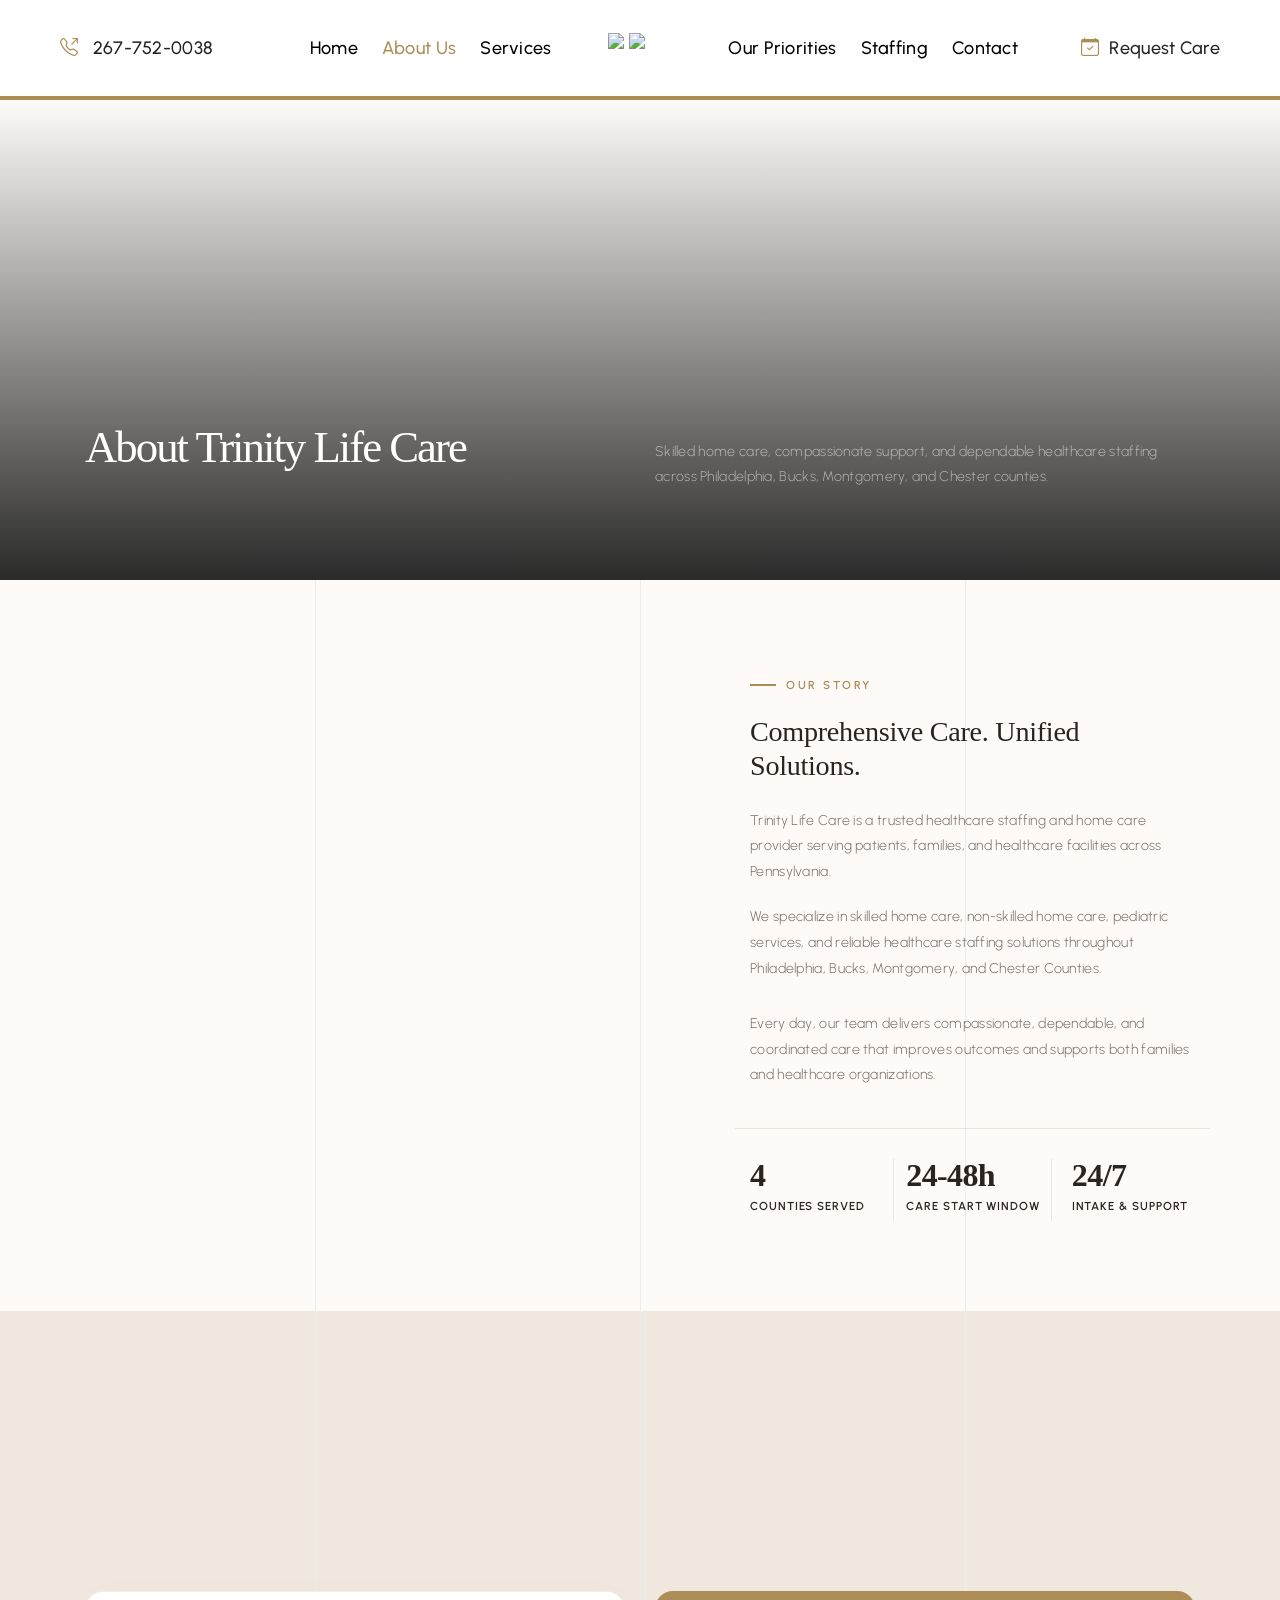
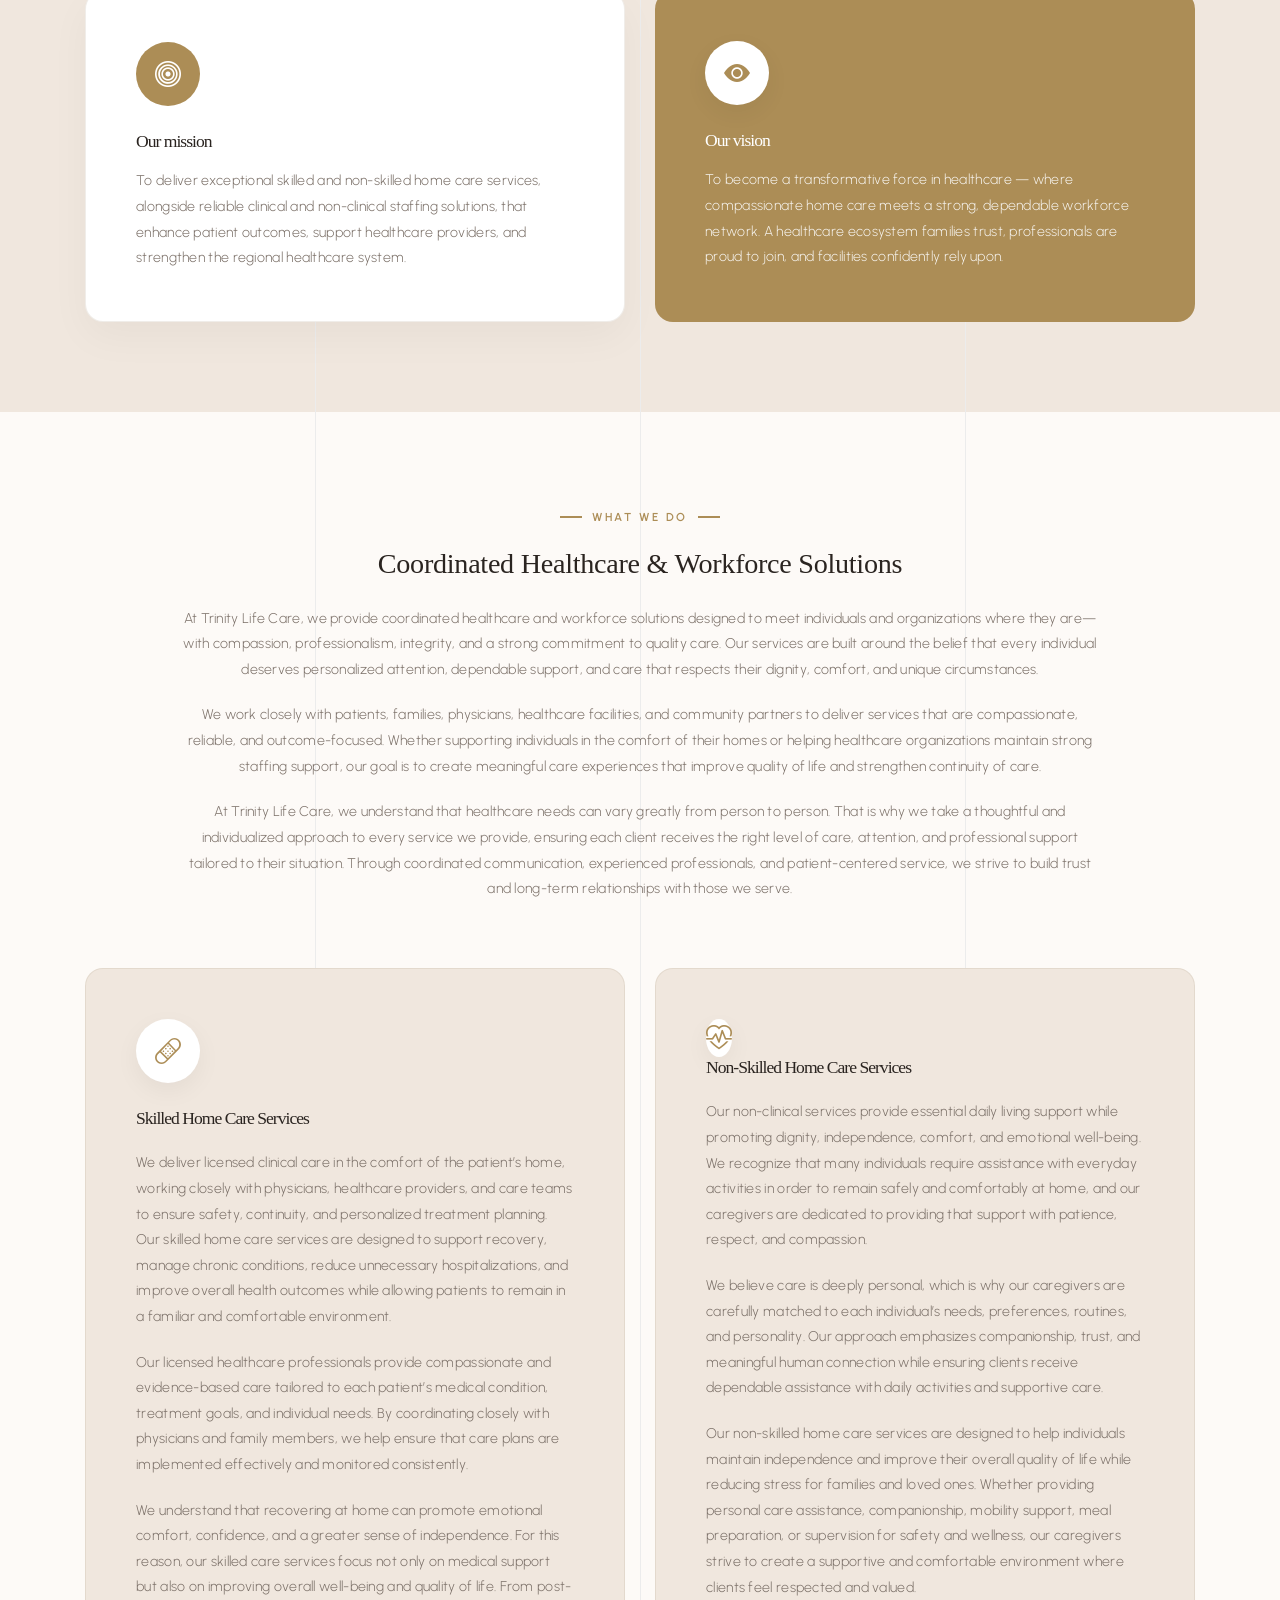
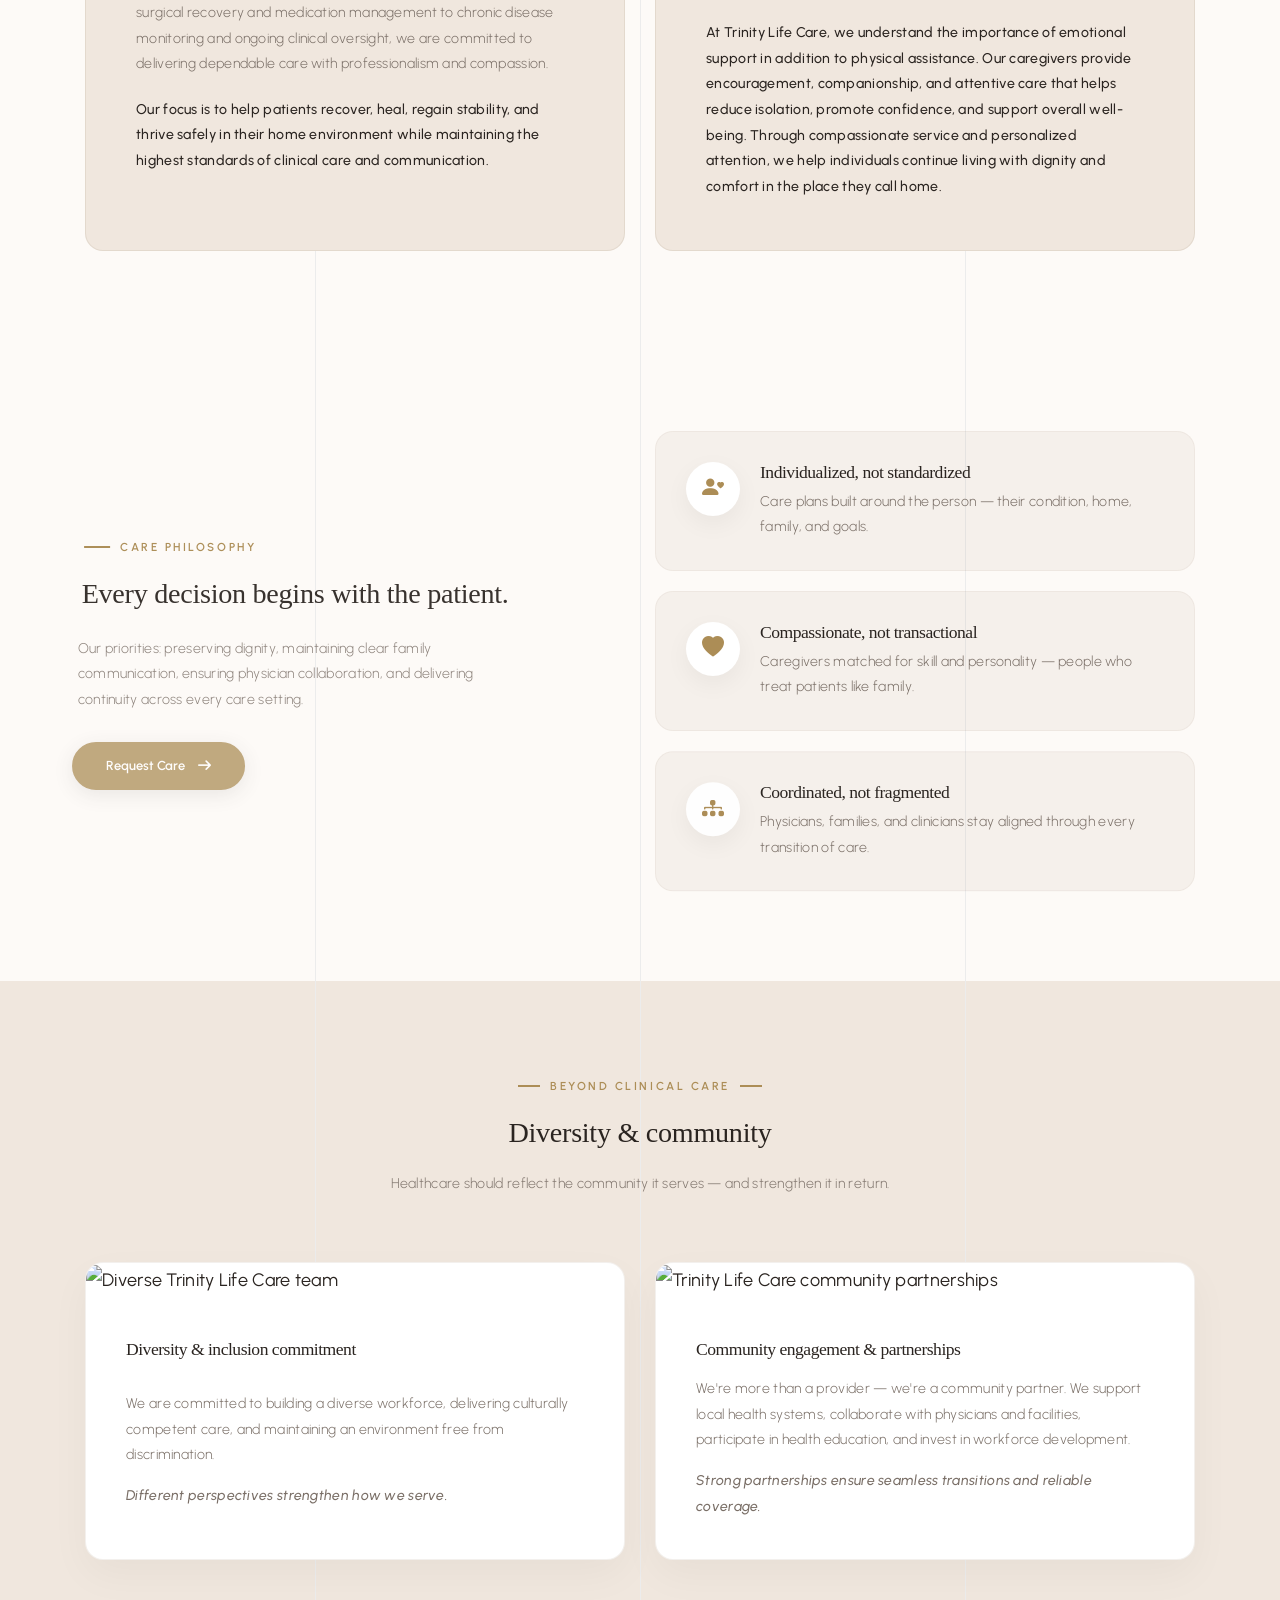
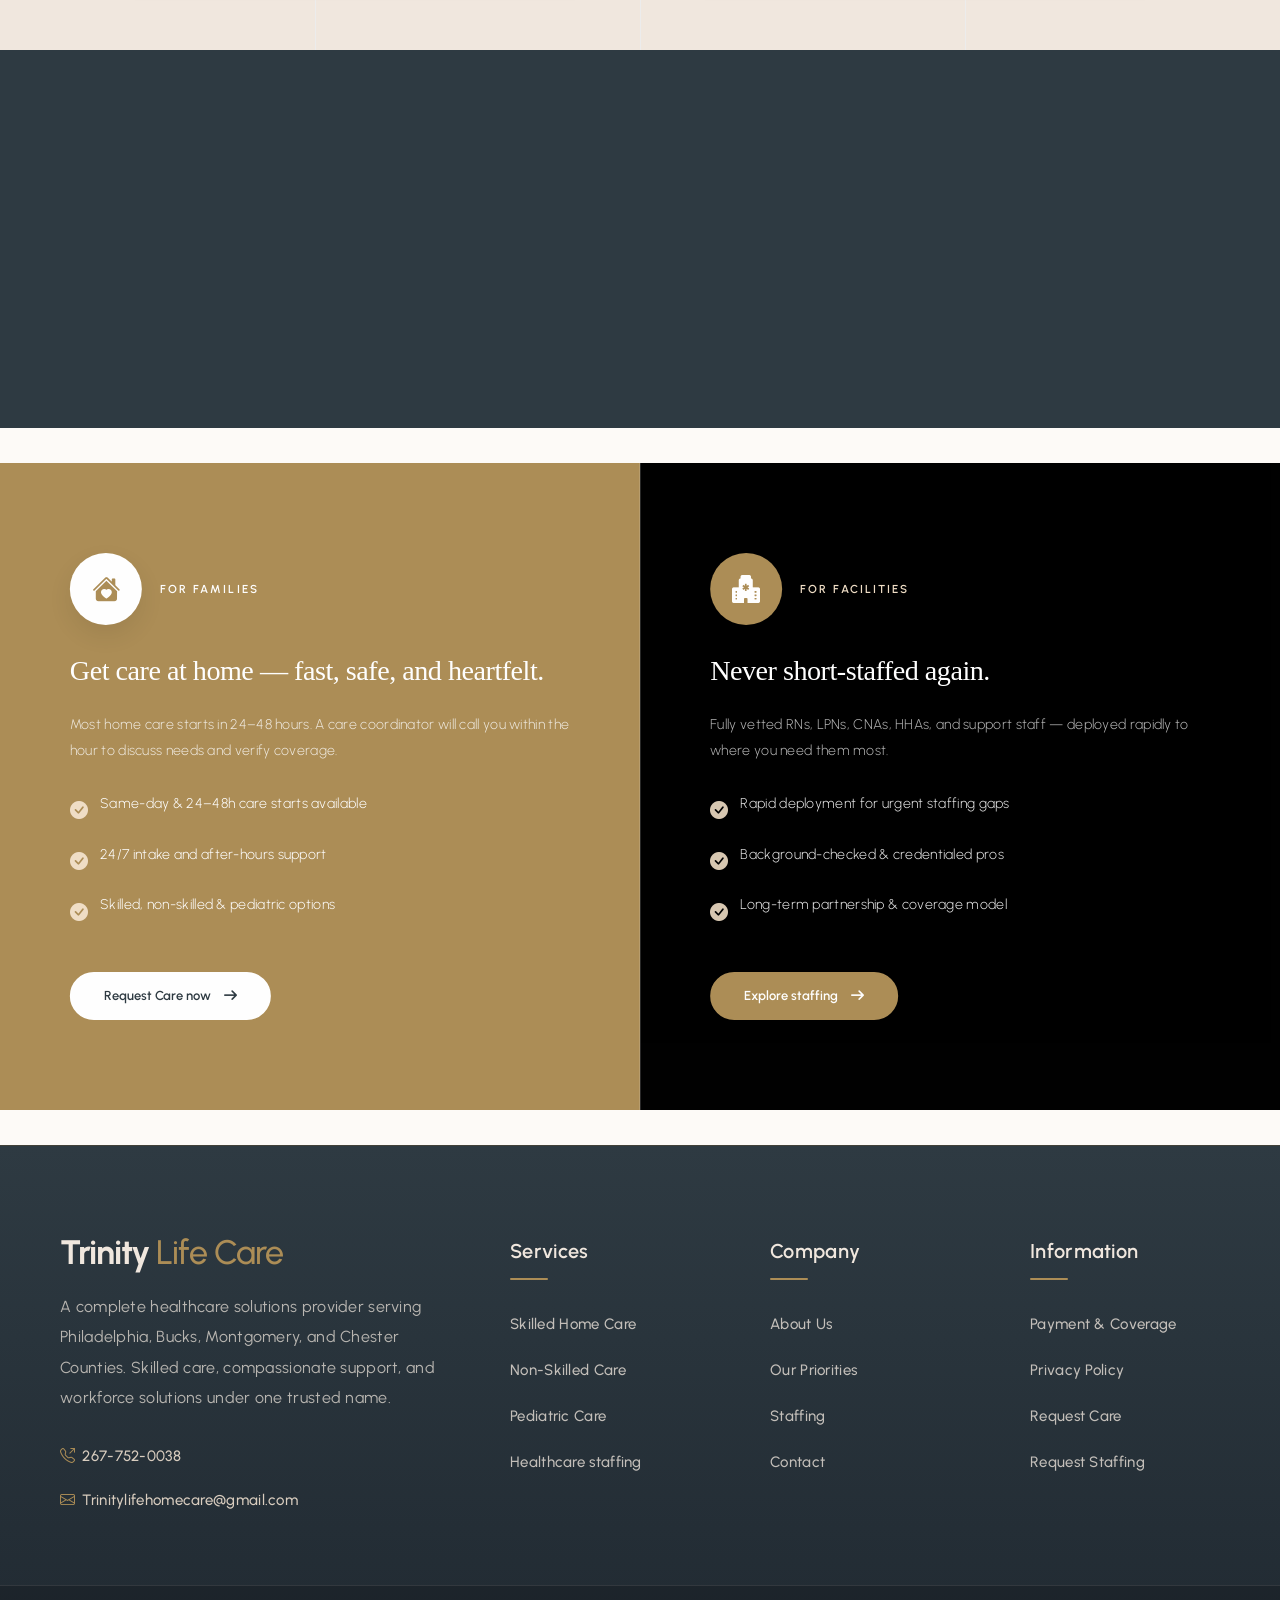
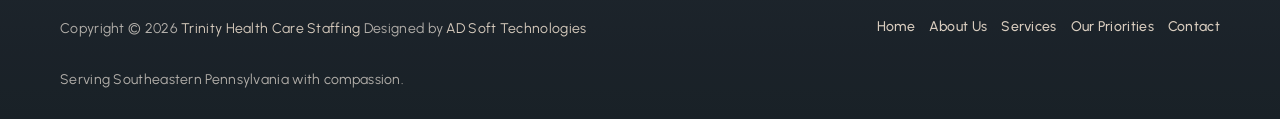
==== about.html @ 2af32089 "mirror changes" ====
<!doctype html>
<html class="no-js" lang="en">
    <head>
        <!-- ═══ PRIMARY SEO ═══ -->
<title>About Us | Trinity Life Care — Home Care & Staffing in Southeastern PA</title>
<meta charset="utf-8">
<meta http-equiv="X-UA-Compatible" content="IE=edge"/>
<meta name="viewport" content="width=device-width,initial-scale=1.0"/>
<meta name="author" content="Trinity Life Care">
<meta name="description" content="Learn about Trinity Life Care — our mission, story, and care philosophy. We deliver skilled home care, non-skilled support, pediatric services & healthcare staffing across Philadelphia, Bucks, Montgomery & Chester Counties, PA.">
<meta name="keywords" content="about Trinity Life Care, home care agency Philadelphia PA, healthcare staffing Southeastern Pennsylvania, skilled home care mission, pediatric home care Bucks County, non-skilled home care Montgomery County, HIPAA compliant home care PA">
<link rel="canonical" href="https://trinitylifehomecare.com/about.html">

<!-- ═══ OPEN GRAPH ═══ -->
<meta property="og:type" content="website">
<meta property="og:site_name" content="Trinity Life Care">
<meta property="og:locale" content="en_US">
<meta property="og:url" content="https://trinitylifehomecare.com/about.html">
<meta property="og:title" content="About Trinity Life Care — Compassionate Home Care & Staffing, Southeastern PA">
<meta property="og:description" content="Trinity Life Care bridges two urgent needs — expert home care for patients and reliable workforce solutions for facilities. Serving 4 PA counties with compassion and integrity.">
<meta property="og:image" content="https://trinitylifehomecare.com/images/trinity/og-image.jpg">
<meta property="og:image:width" content="1200">
<meta property="og:image:height" content="630">
<meta property="og:image:alt" content="Trinity Life Care — About Us, Southeastern Pennsylvania">

<!-- ═══ TWITTER / X CARD ═══ -->
<meta name="twitter:card" content="summary_large_image">
<meta name="twitter:site" content="@TrinityLifeCare">
<meta name="twitter:title" content="About Trinity Life Care | Home Care & Staffing PA">
<meta name="twitter:description" content="Our mission: exceptional skilled home care & reliable staffing solutions that enhance patient outcomes across Philadelphia, Bucks, Montgomery & Chester Counties.">
<meta name="twitter:image" content="https://trinitylifehomecare.com/images/trinity/og-image.jpg">
<meta name="twitter:image:alt" content="Trinity Life Care — Compassionate Home Care in Southeastern PA">

<!-- ═══ GEO & TECHNICAL ═══ -->
<meta name="robots" content="index, follow, max-snippet:-1, max-image-preview:large, max-video-preview:-1">
<meta name="geo.region" content="US-PA">
<meta name="geo.placename" content="Philadelphia, Pennsylvania">
<meta name="geo.position" content="40.0583;-75.3780">
<meta name="ICBM" content="40.0583, -75.3780">
<meta name="theme-color" content="#ac8d56">

<!-- ═══ FAVICONS ═══ -->
<link rel="shortcut icon" href="images/trinity/trinity-logo.png">
<link rel="icon" type="image/png" href="images/trinity/trinity-logo.png">
<link rel="apple-touch-icon" href="images/trinity/trinity-logo.png">

<!-- ═══ SCHEMA.ORG JSON-LD ═══ -->
<script type="application/ld+json">
{
  "@context": "https://schema.org",
  "@graph": [
    {
      "@type": "AboutPage",
      "@id": "https://trinitylifehomecare.com/about.html#webpage",
      "url": "https://trinitylifehomecare.com/about.html",
      "name": "About Trinity Life Care",
      "description": "Learn about Trinity Life Care's mission, story, care philosophy, and commitment to skilled home care, non-skilled support, pediatric services, and healthcare staffing across Southeastern Pennsylvania.",
      "isPartOf": { "@id": "https://trinitylifehomecare.com/#website" },
      "about": { "@id": "https://trinitylifehomecare.com/#business" },
      "breadcrumb": { "@id": "https://trinitylifehomecare.com/about.html#breadcrumb" }
    },
    {
      "@type": "BreadcrumbList",
      "@id": "https://trinitylifehomecare.com/about.html#breadcrumb",
      "itemListElement": [
        {
          "@type": "ListItem",
          "position": 1,
          "name": "Home",
          "item": "https://trinitylifehomecare.com/"
        },
        {
          "@type": "ListItem",
          "position": 2,
          "name": "About Us",
          "item": "https://trinitylifehomecare.com/about.html"
        }
      ]
    },
    {
      "@type": ["LocalBusiness", "HomeHealthCare"],
      "@id": "https://trinitylifehomecare.com/#business",
      "name": "Trinity Life Care",
      "description": "Trinity Life Care delivers skilled home care, non-skilled support, pediatric services, and healthcare staffing across Philadelphia, Bucks, Montgomery, and Chester counties in Southeastern Pennsylvania.",
      "url": "https://trinitylifehomecare.com/",
      "telephone": "+1-267-752-0038",
      "email": "Trinitylifehomecare@gmail.com",
      "foundingDate": "1995",
      "areaServed": [
        { "@type": "City", "name": "Philadelphia" },
        { "@type": "County", "name": "Bucks County" },
        { "@type": "County", "name": "Montgomery County" },
        { "@type": "County", "name": "Chester County" }
      ],
      "knowsAbout": [
        "Skilled Home Care",
        "Non-Skilled Home Care",
        "Pediatric Home Care",
        "Healthcare Staffing",
        "Clinical Care Solutions",
        "Patient-Centered Care Philosophy"
      ],
      "slogan": "Compassionate Care Starts at Home"
    }
  ]
}
</script>
<link rel="shortcut icon" href="images/trinity/trinity-logo.png">
        <link rel="icon" type="image/png" href="images/trinity/trinity-logo.png">
        <link rel="apple-touch-icon" href="images/trinity/trinity-logo.png">
        <link rel="preconnect" href="https://fonts.googleapis.com" crossorigin>
        <link rel="preconnect" href="https://fonts.gstatic.com" crossorigin>
        <link rel="stylesheet" href="css/vendors.min.css"/>
        <link rel="stylesheet" href="css/icon.min.css"/>
        <link rel="stylesheet" href="css/style.css"/>
        <link rel="stylesheet" href="css/responsive.css"/>
        <link rel="stylesheet" href="demos/hotel-and-resort/hotel-and-resort.css" />
     <style>
        /* =========================================================
   TRINITY LIFE CARE — ABOUT PAGE COLOR THEME
   MATCHED WITH HOME PAGE DESIGN SYSTEM
   ONLY COLORS CHANGED — RESPONSIVENESS PRESERVED
   ========================================================= */

:root{
    --taupe:#ac8d56;
    --taupe-dark:#7d6b55;
    --cream:#F0E7DE;
    --cream-dark:#EFDDC5;
    --slate:#465663;
    --slate-dark:#2e3a42;
    --sage:#6E8C7A;
    --white:#FDFAF7;
    --text:#2A2420;
    --text-light:#7a6f67;
}

/* =========================================================
   STANDARDIZED TYPOGRAPHY (MATCHED WITH HOME PAGE)
   ========================================================= */
.eyebrow{font-size:.72rem;font-weight:600;letter-spacing:.22em;text-transform:uppercase;color:var(--taupe);display:flex;align-items:center;gap:10px;margin-bottom:14px}
.eyebrow::before{content:'';display:block;width:26px;height:1.5px;background:var(--taupe);flex-shrink:0}
.eyebrow-c{justify-content:center}
.eyebrow-c::before,.eyebrow-c::after{content:'';display:block;width:22px;height:1.5px;background:var(--taupe);flex-shrink:0}
.eyebrow-light{color:var(--cream-dark)}
.eyebrow-light::before,.eyebrow-light::after{background:var(--cream-dark)}

.stitle{font-family:Georgia,serif;font-size:clamp(1.4rem,2.2vw,2rem);font-weight:400;line-height:1.2;color:var(--text);margin-bottom:14px;letter-spacing:-.01em}
.stitle em{font-style:italic;color:var(--taupe)}
.stitle.light{color:var(--white)}
.stitle.light em{color:var(--cream-dark)}

.sbody{font-size:.88rem;line-height:1.82;color:var(--text-light);font-weight:300}

.card-title{font-family:Georgia,serif;font-size:1.1rem;font-weight:400;color:var(--text);margin-bottom:14px;line-height:1.25}
.card-title.light{color:#fff}

/* =========================================================
   BODY
   ========================================================= */

body{
    background-color:var(--white);
    color:var(--text);
}

/* =========================================================
   HEADER
   ========================================================= */

.text-base-color{
    color:var(--taupe)!important;
}

.bg-base-color{
    background-color:var(--taupe)!important;
}

.border-color-base-color{
    border-color:var(--taupe)!important;
}

/* =========================================================
   HERO SECTION
   ========================================================= */

.page-title-separate-breadcrumbs{
    position:relative;
}

.page-title-large h1{
    color:#fff!important;
    font-weight:500;
}

.page-title-separate-breadcrumbs p{
    color:rgba(240,231,222,.88)!important;
}

/* =========================================================
   SECTION BACKGROUNDS
   ========================================================= */

.bg-very-light-gray{
    background-color:var(--cream)!important;
}

.bg-dark-gray{
    background-color:var(--slate-dark)!important;
}

.background-white,
.bg-white{
    background-color:#fff!important;
}

/* =========================================================
   TYPOGRAPHY
   ========================================================= */

.alt-font{
    color:var(--text);
}

.text-dark-gray{
    color:var(--text)!important;
}

.text-white{
    color:#fff!important;
}

.opacity-7,
.opacity-8,
.opacity-9{
    color:rgba(255,255,255,.85)!important;
}

/* =========================================================
   STORY SECTION
   ========================================================= */

.border-color-extra-medium-gray{
    border-color:rgba(154,133,106,.18)!important;
}

/* =========================================================
   MISSION & VISION
   ========================================================= */

.border{
    border-color:rgba(154,133,106,.15)!important;
}

.border-radius-6px{
    border-radius:18px!important;
}

.bg-white.border-radius-6px{
    box-shadow:0 15px 40px rgba(0,0,0,.04);
}

.bg-base-color h5,
.bg-base-color p{
    color:#fff!important;
}

.bg-base-color .text-base-color{
    color:var(--taupe)!important;
}

/* =========================================================
   CARE PHILOSOPHY CARDS
   ========================================================= */

.d-flex.align-items-start.bg-very-light-gray{
    background:rgba(154,133,106,.08)!important;
    border:1px solid rgba(154,133,106,.08);
    transition:.3s ease;
}

.d-flex.align-items-start.bg-very-light-gray:hover{
    background:rgba(154,133,106,.12)!important;
}

.d-flex.align-items-start.bg-very-light-gray h6{
    color:var(--text)!important;
}

.d-flex.align-items-start.bg-very-light-gray p{
    color:var(--text-light)!important;
}

.rounded-circle.bg-white{
    background:#fff!important;
    box-shadow:0 8px 25px rgba(0,0,0,.05);
}

/* =========================================================
   DIVERSITY & COMMUNITY
   ========================================================= */

.services-box-style-01{
    border:1px solid rgba(154,133,106,.12);
    transition:.35s ease;
    box-shadow:0 10px 30px rgba(0,0,0,.04);
}

.services-box-style-01:hover{
    transform:translateY(-5px);
    box-shadow:0 20px 50px rgba(0,0,0,.08);
}

.services-box-style-01 span{
    color:var(--text)!important;
}

.services-box-style-01 p{
    color:var(--text-light)!important;
}

/* =========================================================
   COMPLIANCE SECTION
   ========================================================= */

.bg-dark-gray .text-base-color{
    color:var(--cream-dark)!important;
}

.bg-dark-gray h3{
    color:#fff!important;
}

.bg-dark-gray .d-flex{
    border:1px solid rgba(255,255,255,.08);
    transition:.3s ease;
}

.bg-dark-gray .d-flex:hover{
    background:rgba(255,255,255,.12)!important;
}

/* =========================================================
   DUAL CTA
   ========================================================= */

.dual-cta .pane.bg-dark-gray{
    background-color:#000!important;
}

.dual-cta .pane h3{
    color:#fff!important;
}

.dual-cta .pane p{
    color:rgba(255,255,255,.88)!important;
}

.dual-cta .pane-list li{
    color:#fff!important;
}

.dual-cta .pane-list li i{
    color:var(--cream-dark)!important;
}

.dual-cta .pane-icon{
    box-shadow:0 10px 25px rgba(0,0,0,.08);
}

/* =========================================================
   BUTTONS
   ========================================================= */

.btn-base-color{
    background:var(--taupe)!important;
    border-color:var(--taupe)!important;
    color:#fff!important;
    transition:.3s ease;
}

.btn-base-color:hover{
    background:var(--taupe-dark)!important;
    border-color:var(--taupe-dark)!important;
}

.btn-white{
    background:#fff!important;
    color:var(--slate-dark)!important;
    border-color:#fff!important;
}

.btn-white:hover{
    background:var(--cream)!important;
    color:var(--taupe)!important;
}

/* =========================================================
   FOOTER
   ========================================================= */

footer{
    background:var(--cream)!important;
}

footer h3{
    color:var(--text)!important;
}

footer p{
    color:var(--text-light)!important;
}

footer a{
    color:var(--slate)!important;
    transition:.3s ease;
}

footer a:hover{
    color:var(--taupe)!important;
}

.footer-navbar .nav-link{
    color:var(--slate)!important;
}

.footer-navbar .nav-link:hover,
.footer-navbar .active .nav-link{
    color:var(--taupe)!important;
}

/* =========================================================
   NEWSLETTER
   ========================================================= */

.newsletter-style-03 input{
    border:1px solid rgba(154,133,106,.15)!important;
    color:var(--text)!important;
}

.newsletter-style-03 input:focus{
    border-color:var(--taupe)!important;
    box-shadow:0 0 0 3px rgba(154,133,106,.12)!important;
}

.newsletter-style-03 button{
    color:var(--taupe)!important;
}

/* =========================================================
   SOCIAL LINKS
   ========================================================= */

.elements-social ul li a{
    color:var(--slate)!important;
}

.elements-social ul li a:hover{
    color:var(--taupe)!important;
}

/* =========================================================
   SCROLL PROGRESS
   ========================================================= */

.scroll-progress .scroll-line{
    background:rgba(154,133,106,.25)!important;
}

.scroll-progress .scroll-point{
    background:var(--taupe)!important;
}

.scroll-progress .scroll-text{
    color:var(--taupe)!important;
}

/* =========================================================
   IMAGES
   ========================================================= */

img{
    transition:.3s ease;
}

.services-box-style-01:hover img{
    transform:scale(1.03);
}

/* =========================================================
   FORM RESULT
   ========================================================= */

.form-results{
    background:var(--taupe)!important;
    color:#fff!important;
}

/* =========================================================
   MOBILE OPTIMIZATION
   ========================================================= */

@media(max-width:991px){
    .page-title-large h1{
        font-size:48px!important;
    }
}

@media(max-width:767px){
    .page-title-large h1{
        font-size:38px!important;
    }
}

@media(max-width:575px){
    .page-title-large h1{
        font-size:30px!important;
    }
    .dual-cta .pane{
        padding:50px 28px!important;
    }
    .newsletter-style-03 button{
        position:relative!important;
        width:100%!important;
        margin-top:15px!important;
    }
}

/* =========================================================
   DUAL CTA SECTION FIX & STANDARDIZATION
   ========================================================= */

.dual-cta{
    display:flex;
    flex-wrap:wrap;
    width:100%;
}

.dual-cta .pane{
    flex:1 1 50%;
    position:relative;
    overflow:hidden;
    padding:90px 70px;
    min-height:620px;
    display:flex;
    align-items:center;
}

.dual-cta .pane-inner{
    width:100%;
    max-width:560px;
}

.dual-cta .pane-head{
    display:flex;
    align-items:center;
    margin-bottom:28px;
}

.dual-cta .pane-icon{
    width:72px;
    height:72px;
    border-radius:50%;
    display:flex;
    align-items:center;
    justify-content:center;
    font-size:28px;
    margin-right:18px;
    flex-shrink:0;
}

.dual-cta .pane-eyebrow{
    font-size:.72rem;
    font-weight:600;
    letter-spacing:.18em;
    text-transform:uppercase;
    margin-bottom:0;
}

.dual-cta .pane h3{
    font-family:Georgia,serif;
    font-size:clamp(1.4rem,2.2vw,2rem);
    font-weight:400;
    line-height:1.25;
    margin-bottom:24px;
}

.dual-cta .pane p{
    font-size:.88rem;
    font-weight:300;
    line-height:1.8;
    margin-bottom:30px;
}

.dual-cta .pane-list{
    list-style:none;
    padding:0;
    margin:0 0 35px 0;
}

.dual-cta .pane-list li{
    display:flex;
    align-items:flex-start;
    margin-bottom:18px;
    font-size:.88rem;
    font-weight:300;
    line-height:1.6;
}

.dual-cta .pane-list li i{
    margin-right:12px;
    margin-top:4px;
    font-size:18px;
    flex-shrink:0;
}

.dual-cta .btn{
    margin-top:10px;
}

/* =========================================================
   TABLET
   ========================================================= */

@media(max-width:991px){
    .dual-cta .pane{
        flex:1 1 100%;
        min-height:auto;
        padding:70px 50px;
    }
}

/* =========================================================
   MOBILE
   ========================================================= */

@media(max-width:767px){
    .dual-cta .pane{
        padding:55px 28px;
    }
    .dual-cta .pane-head{
        flex-direction:column;
        align-items:flex-start;
    }
    .dual-cta .pane-icon{
        margin-right:0;
        margin-bottom:18px;
    }
    .dual-cta .pane h3{
        font-size:1.65rem;
    }
}
     </style>
    </head>
    <body class="overflow-x-hidden" data-mobile-nav-style="classic">

        <header>
  <nav class="navbar navbar-expand-lg header-light bg-white center-logo header-reverse">
    <div class="container-fluid">
      <div class="col-auto col-xl-2 col-lg-1 menu-logo">
        <div class="d-none d-xl-block">
          <div class="widget-text fw-600">
            <i class="bi bi-telephone-outbound text-base-color me-10px"></i>
            <a href="tel:267-752-0038"> 267-752-0038</a>
          </div>
        </div>
        <a class="navbar-brand" href="index.html">
          <img src="images/trinity/trinity-logo.png" alt="Trinity Life Care" class="default-logo">
          <img src="images/trinity/trinity-logo.png" alt="Trinity Life Care" class="alt-logo">
          <img src="images/trinity/trinity-logo.png" alt="Trinity Life Care" class="mobile-logo">
        </a>
      </div>
      <div class="col-auto col-xl-8 col-lg-10 menu-order">
        <button class="navbar-toggler float-end" type="button" data-bs-toggle="collapse" data-bs-target="#navbarNav" aria-controls="navbarNav" aria-label="Toggle navigation">
          <span class="navbar-toggler-line"></span><span class="navbar-toggler-line"></span>
          <span class="navbar-toggler-line"></span><span class="navbar-toggler-line"></span>
        </button>
        <div class="collapse navbar-collapse justify-content-between" id="navbarNav">
          <ul class="navbar-nav navbar-left justify-content-end">
            <li class="nav-item"><a href="index.html" class="nav-link">Home</a></li>
            <li class="nav-item"><a href="about.html" class="nav-link active">About Us</a></li>
            <li class="nav-item dropdown dropdown-with-icon">
              <a href="services.html" class="nav-link">Services</a>
              <i class="fa-solid fa-angle-down dropdown-toggle" id="navbarDropdownMenuLink" role="button" data-bs-toggle="dropdown" aria-expanded="false"></i>
              <ul class="dropdown-menu" aria-labelledby="navbarDropdownMenuLink" style="max-height:360px;overflow-y:auto;scrollbar-width:thin;scrollbar-color:#ac8d56 transparent;">
  <li><a href="services.html" onclick="sessionStorage.setItem('openService','skilled')"><div class="submenu-icon-content"><span>Skilled Home Care</span></div></a></li>
  <li><a href="services.html" onclick="sessionStorage.setItem('openService','nonskilled')"><div class="submenu-icon-content"><span>Non-Skilled Home Care</span></div></a></li>
  <li><a href="services.html" onclick="sessionStorage.setItem('openService','pediatric')"><div class="submenu-icon-content"><span>Pediatric Care</span></div></a></li>
  <li><a href="services.html" onclick="sessionStorage.setItem('openService','staffing')"><div class="submenu-icon-content"><span>Healthcare staffing</span></div></a></li>
  <li><a href="services.html" onclick="sessionStorage.setItem('openService','coverage')"><div class="submenu-icon-content"><span>Payment &amp; Coverage</span></div></a></li>
 <li><a href="services.html" onclick="sessionStorage.setItem('openService','clinical')"><div class="submenu-icon-content"><span>Clinical Care Solutions</span></div></a></li>
  <li><a href="services.html" onclick="sessionStorage.setItem('openService','philosophy')"><div class="submenu-icon-content"><span>Patient-Centered Philosophy</span></div></a></li>
  <li><a href="services.html" onclick="sessionStorage.setItem('openService','diversity')"><div class="submenu-icon-content"><span>Diversity &amp; Inclusion</span></div></a></li>
  <li><a href="services.html" onclick="sessionStorage.setItem('openService','diversity')"><div class="submenu-icon-content"><span>Community Engagement</span></div></a></li>
  <li><a href="services.html" onclick="sessionStorage.setItem('openService','diversity')"><div class="submenu-icon-content"><span>Strategic Partnerships</span></div></a></li>
</ul>
            </li>
          </ul>
          <ul class="navbar-nav navbar-right justify-content-start">
            <li class="nav-item"><a href="priorities.html" class="nav-link">Our Priorities</a></li>
            <li class="nav-item"><a href="staffing.html" class="nav-link">Staffing</a></li>
            <li class="nav-item"><a href="contact.html" class="nav-link">Contact</a></li>
          </ul>
        </div>
      </div>
      <div class="col-auto col-xl-2 col-lg-1 text-end">
        <div class="d-none d-xl-flex align-items-center widget-text fw-600">
          <i class="bi bi-calendar-check text-base-color me-10px"></i>
          <a href="contact.html#contact-form">Request Care</a>
        </div>
      </div>
    </div>
  </nav>
</header>
        <section class="page-title-separate-breadcrumbs cover-background border-top border-4 border-color-base-color top-space-margin" style="background-image: url('images/trinity/about-hero.png')">
            <div class="opacity-full-dark bg-gradient-dark-transparent"></div>
            <div class="container position-relative">
                <div class="row align-items-start align-items-lg-end justify-content-end flex-column flex-lg-row extra-small-screen" data-anime='{ "el": "childs", "translateY": [15, 0], "opacity": [0,1], "duration": 400, "delay": 0, "staggervalue": 200, "easing": "easeOutQuad" }'>
                    <div class="col-xxl-7 col-lg-6 col-md-10 position-relative page-title-large md-mb-15px xs-mb-5px">
                        <h1 class="text-white fw-500 ls-minus-2px mb-0" style="font-family:Georgia,serif;font-size:clamp(2rem,3.5vw,3.5rem);font-weight:400;letter-spacing:-0.02em;">About Trinity Life Care</h1>
                    </div>
                    <div class="col-xxl-5 col-lg-6 col-md-10 last-paragraph-no-margin">
                        <p class="sbody text-white opacity-7 md-w-80 sm-w-100">Skilled home care, compassionate support, and dependable healthcare staffing across Philadelphia, Bucks, Montgomery, and Chester counties.</p>
                    </div>
                </div>
            </div>
        </section>
        <section class="background-position-center background-repeat" style="background-image: url('images/vertical-center-line-bg.svg')">
            <div class="container">
                <div class="row align-items-center">
                    <div class="col-lg-6 md-mb-50px" data-anime='{ "translateX": [-50, 0], "opacity": [0,1], "duration": 1200, "easing": "easeOutQuad" }'>
                        <img src="images/trinity/about-story.png" alt="Trinity Life Care nurse with patient at home" class="border-radius-6px w-100"/>
                    </div>
                    <div class="col-lg-5 offset-lg-1" data-anime='{ "el": "childs", "translateX": [50, 0], "opacity": [0,1], "duration": 1200, "delay": 0, "staggervalue": 150, "easing": "easeOutQuad" }'>
                        <div class="eyebrow mb-15px">Our story</div>
                        <h3 class="stitle mb-25px">Comprehensive Care. Unified Solutions.</h3>
                        <p class="sbody mb-20px">Trinity Life Care is a trusted healthcare staffing and home care provider serving patients, families, and healthcare facilities across Pennsylvania.</p>
                        <p class="sbody mb-30px">We specialize in skilled home care, non-skilled home care, pediatric services, and reliable healthcare staffing solutions throughout Philadelphia, Bucks, Montgomery, and Chester Counties.</p>
                     <p class="sbody mb-30px">Every day, our team delivers compassionate, dependable, and coordinated care that improves outcomes and supports both families and healthcare organizations.</p>

                        <div class="row mt-40px pt-30px border-top border-color-extra-medium-gray" style="gap:0;">
    <div class="col-4" style="padding-right:12px;">
        <h2 class="text-dark-gray fw-700 mb-0" style="font-family:Georgia,serif;font-size:2rem;line-height:1;">4</h2>
        <span class="text-dark-gray d-block" style="font-size:.72rem;font-weight:600;letter-spacing:.08em;text-transform:uppercase;white-space:nowrap;">Counties served</span>
    </div>
    <div class="col-4" style="padding-left:12px;padding-right:12px;border-left:1px solid rgba(0,0,0,.08);border-right:1px solid rgba(0,0,0,.08);">
        <h2 class="text-dark-gray fw-700 mb-0" style="font-family:Georgia,serif;font-size:2rem;line-height:1;letter-spacing:-.02em;white-space:nowrap;">24-48h</h2>
        <span class="text-dark-gray d-block" style="font-size:.72rem;font-weight:600;letter-spacing:.08em;text-transform:uppercase;white-space:nowrap;">Care start window</span>
    </div>
    <div class="col-4" style="padding-left:20px;">
        <h2 class="text-dark-gray fw-700 mb-0" style="font-family:Georgia,serif;font-size:2rem;line-height:1;">24/7</h2>
        <span class="text-dark-gray d-block" style="font-size:.72rem;font-weight:600;letter-spacing:.08em;text-transform:uppercase;white-space:nowrap;">Intake &amp; support</span>
    </div>
</div>
                        </div>
                    </div>
                </div>
            </div>
        </section>
        <section class="bg-very-light-gray background-position-center background-repeat" style="background-image: url('images/vertical-center-line-bg.svg')">
            <div class="container">
                <div class="row justify-content-center mb-6 xs-mb-9">
                    <div class="col-md-8 text-center" data-anime='{ "el": "childs", "translateY": [30, 0], "opacity": [0,1], "duration": 600, "delay": 0, "staggervalue": 300, "easing": "easeOutQuad" }'>
                        <div class="eyebrow eyebrow-c mb-15px">What drives us</div>
                        <h2 class="stitle mb-15px" style="text-align:center;">Mission &amp; vision</h2>
                        <span class="sbody d-inline-block">The principles behind every care plan and every placement.</span>
                    </div>
                </div>
                <div class="row row-cols-1 row-cols-lg-2 g-4">
                    <div class="col" data-anime='{ "translateY": [40, 0], "opacity": [0,1], "duration": 800, "easing": "easeOutQuad" }'>
                        <div class="bg-white border-radius-6px p-50px md-p-30px h-100 last-paragraph-no-margin border border-color-extra-medium-gray">
                            <div class="d-inline-flex align-items-center justify-content-center bg-base-color rounded-circle mb-25px" style="width:64px;height:64px;">
                                <i class="bi bi-bullseye text-white fs-26"></i>
                            </div>
                            <h5 class="card-title text-dark-gray ls-minus-1px mb-15px">Our mission</h5>
                            <p class="sbody mb-0">To deliver exceptional skilled and non-skilled home care services, alongside reliable clinical and non-clinical staffing solutions, that enhance patient outcomes, support healthcare providers, and strengthen the regional healthcare system.</p>
                        </div>
                    </div>
                    <div class="col" data-anime='{ "translateY": [40, 0], "opacity": [0,1], "duration": 800, "delay": 200, "easing": "easeOutQuad" }'>
                        <div class="bg-base-color border-radius-6px p-50px md-p-30px h-100 last-paragraph-no-margin">
                            <div class="d-inline-flex align-items-center justify-content-center bg-white rounded-circle mb-25px" style="width:64px;height:64px;">
                                <i class="bi bi-eye-fill text-base-color fs-26"></i>
                            </div>
                            <h5 class="card-title light ls-minus-1px mb-15px">Our vision</h5>
                            <p class="sbody text-white opacity-9 mb-0">To become a transformative force in healthcare — where compassionate home care meets a strong, dependable workforce network. A healthcare ecosystem families trust, professionals are proud to join, and facilities confidently rely upon.</p>
                        </div>
                    </div>
                </div>
            </div>
        </section>
        <section class="background-position-center background-repeat" style="background-image: url('images/vertical-center-line-bg.svg')">
            <div class="container">
                <div class="row justify-content-center mb-6 xs-mb-9">
                    <div class="col-lg-10 text-center" data-anime='{ "el": "childs", "translateY": [30, 0], "opacity": [0,1], "duration": 600, "delay": 0, "staggervalue": 200, "easing": "easeOutQuad" }'>
                        <div class="eyebrow eyebrow-c mb-15px">What We Do</div>
                        <h2 class="stitle mb-25px" style="text-align:center;">Coordinated Healthcare &amp; Workforce Solutions</h2>
                        <p class="sbody mb-20px">At Trinity Life Care, we provide coordinated healthcare and workforce solutions designed to meet individuals and organizations where they are—with compassion, professionalism, integrity, and a strong commitment to quality care. Our services are built around the belief that every individual deserves personalized attention, dependable support, and care that respects their dignity, comfort, and unique circumstances.</p>
                        <p class="sbody mb-20px">We work closely with patients, families, physicians, healthcare facilities, and community partners to deliver services that are compassionate, reliable, and outcome-focused. Whether supporting individuals in the comfort of their homes or helping healthcare organizations maintain strong staffing support, our goal is to create meaningful care experiences that improve quality of life and strengthen continuity of care.</p>
                        <p class="sbody mb-0">At Trinity Life Care, we understand that healthcare needs can vary greatly from person to person. That is why we take a thoughtful and individualized approach to every service we provide, ensuring each client receives the right level of care, attention, and professional support tailored to their situation. Through coordinated communication, experienced professionals, and patient-centered service, we strive to build trust and long-term relationships with those we serve.</p>
                    </div>
                </div>
                <div class="row row-cols-1 row-cols-lg-2 g-4">
                    <div class="col" data-anime='{ "translateY": [40, 0], "opacity": [0,1], "duration": 800, "easing": "easeOutQuad" }'>
                        <div class="bg-very-light-gray border-radius-6px p-50px md-p-30px h-100 last-paragraph-no-margin border border-color-extra-medium-gray">
                            <div class="d-inline-flex align-items-center justify-content-center bg-white rounded-circle mb-25px" style="width:64px;height:64px;">
                                <i class="bi bi-bandaid text-base-color fs-26"></i>
                            </div>
                            <h5 class="card-title text-dark-gray ls-minus-1px mb-20px">Skilled Home Care Services</h5>
                            <p class="sbody mb-20px">We deliver licensed clinical care in the comfort of the patient’s home, working closely with physicians, healthcare providers, and care teams to ensure safety, continuity, and personalized treatment planning. Our skilled home care services are designed to support recovery, manage chronic conditions, reduce unnecessary hospitalizations, and improve overall health outcomes while allowing patients to remain in a familiar and comfortable environment.</p>
                            <p class="sbody mb-20px">Our licensed healthcare professionals provide compassionate and evidence-based care tailored to each patient’s medical condition, treatment goals, and individual needs. By coordinating closely with physicians and family members, we help ensure that care plans are implemented effectively and monitored consistently.</p>
                            <p class="sbody mb-20px">We understand that recovering at home can promote emotional comfort, confidence, and a greater sense of independence. For this reason, our skilled care services focus not only on medical support but also on improving overall well-being and quality of life. From post-surgical recovery and medication management to chronic disease monitoring and ongoing clinical oversight, we are committed to delivering dependable care with professionalism and compassion.</p>
                            <p class="sbody text-dark-gray fw-500 mb-0">Our focus is to help patients recover, heal, regain stability, and thrive safely in their home environment while maintaining the highest standards of clinical care and communication.</p>
                        </div>
                    </div>
                    <div class="col" data-anime='{ "translateY": [40, 0], "opacity": [0,1], "duration": 800, "delay": 200, "easing": "easeOutQuad" }'>
                        <div class="bg-very-light-gray border-radius-6px p-50px md-p-30px h-100 last-paragraph-no-margin border border-color-extra-medium-gray">
                            <div class="d-inline-flex align-items-center justify-content-center bg-white rounded-circle mb-25px;height:64px;">
                                <i class="bi bi-heart-pulse text-base-color fs-26"></i>
                            </div>
                            <h5 class="card-title text-dark-gray ls-minus-1px mb-20px">Non-Skilled Home Care Services</h5>
                            <p class="sbody mb-20px">Our non-clinical services provide essential daily living support while promoting dignity, independence, comfort, and emotional well-being. We recognize that many individuals require assistance with everyday activities in order to remain safely and comfortably at home, and our caregivers are dedicated to providing that support with patience, respect, and compassion.</p>
                            <p class="sbody mb-20px">We believe care is deeply personal, which is why our caregivers are carefully matched to each individual’s needs, preferences, routines, and personality. Our approach emphasizes companionship, trust, and meaningful human connection while ensuring clients receive dependable assistance with daily activities and supportive care.</p>
                            <p class="sbody mb-20px">Our non-skilled home care services are designed to help individuals maintain independence and improve their overall quality of life while reducing stress for families and loved ones. Whether providing personal care assistance, companionship, mobility support, meal preparation, or supervision for safety and wellness, our caregivers strive to create a supportive and comfortable environment where clients feel respected and valued.</p>
                            <p class="sbody text-dark-gray fw-500 mb-0">At Trinity Life Care, we understand the importance of emotional support in addition to physical assistance. Our caregivers provide encouragement, companionship, and attentive care that helps reduce isolation, promote confidence, and support overall well-being. Through compassionate service and personalized attention, we help individuals continue living with dignity and comfort in the place they call home.</p>
                        </div>
                    </div>
                </div>
            </div>
        </section>
        <section class="background-position-center background-repeat" style="background-image: url('images/vertical-center-line-bg.svg')">
            <div class="container">
                <div class="row align-items-center">
                    <div class="col-lg-5 md-mb-50px" data-anime='{ "el": "childs", "translateX": [-50, 0], "opacity": [0,1], "duration": 1200, "delay": 0, "staggervalue": 150, "easing": "easeOutQuad" }'>
                        <div class="eyebrow mb-15px">Care philosophy</div>
                        <h3 class="stitle mb-25px">Every decision begins with the patient.</h3>
                        <p class="sbody mb-30px">Our priorities: preserving dignity, maintaining clear family communication, ensuring physician collaboration, and delivering continuity across every care setting.</p>
                        <a href="contact.html#contact-form" class="btn btn-medium btn-base-color btn-rounded btn-box-shadow">Request Care <i class="fa-solid fa-arrow-right ms-10px"></i></a>
                    </div>
                    <div class="col-lg-6 offset-lg-1" data-anime='{ "el": "childs", "translateY": [40, 0], "opacity": [0,1], "duration": 800, "delay": 0, "staggervalue": 150, "easing": "easeOutQuad" }'>
                        <div class="d-flex align-items-start bg-very-light-gray border-radius-6px p-30px mb-20px">
                            <div class="d-inline-flex align-items-center justify-content-center bg-white rounded-circle me-20px flex-shrink-0" style="width:54px;height:54px;">
                                <i class="bi bi-person-heart text-base-color fs-22"></i>
                            </div>
                            <div class="last-paragraph-no-margin">
                                <h6 class="card-title text-dark-gray fw-500 mb-5px">Individualized, not standardized</h6>
                                <p class="sbody mb-0">Care plans built around the person — their condition, home, family, and goals.</p>
                            </div>
                        </div>
                        <div class="d-flex align-items-start bg-very-light-gray border-radius-6px p-30px mb-20px">
                            <div class="d-inline-flex align-items-center justify-content-center bg-white rounded-circle me-20px flex-shrink-0" style="width:54px;height:54px;">
                                <i class="bi bi-heart-fill text-base-color fs-22"></i>
                            </div>
                            <div class="last-paragraph-no-margin">
                                <h6 class="card-title text-dark-gray fw-500 mb-5px">Compassionate, not transactional</h6>
                                <p class="sbody mb-0">Caregivers matched for skill and personality — people who treat patients like family.</p>
                            </div>
                        </div>
                        <div class="d-flex align-items-start bg-very-light-gray border-radius-6px p-30px">
                            <div class="d-inline-flex align-items-center justify-content-center bg-white rounded-circle me-20px flex-shrink-0" style="width:54px;height:54px;">
                                <i class="bi bi-diagram-3-fill text-base-color fs-22"></i>
                            </div>
                            <div class="last-paragraph-no-margin">
                                <h6 class="card-title text-dark-gray fw-500 mb-5px">Coordinated, not fragmented</h6>
                                <p class="sbody mb-0">Physicians, families, and clinicians stay aligned through every transition of care.</p>
                            </div>
                        </div>
                    </div>
                </div>
            </div>
        </section>
        <section class="bg-very-light-gray background-position-center background-repeat" style="background-image: url('images/vertical-center-line-bg.svg')">
            <div class="container">
                <div class="row justify-content-center mb-6 xs-mb-9">
                    <div class="col-md-8 text-center" data-anime='{ "el": "childs", "translateY": [30, 0], "opacity": [0,1], "duration": 600, "delay": 0, "staggervalue": 300, "easing": "easeOutQuad" }'>
                        <div class="eyebrow eyebrow-c mb-15px">Beyond clinical care</div>
                        <h2 class="stitle mb-15px" style="text-align:center;">Diversity &amp; community</h2>
                        <span class="sbody d-inline-block">Healthcare should reflect the community it serves — and strengthen it in return.</span>
                    </div>
                </div>
                <div class="row row-cols-1 row-cols-lg-2 g-4">
                    <div class="col" data-anime='{ "translateY": [40, 0], "opacity": [0,1], "duration": 800, "easing": "easeOutQuad" }'>
                        <div class="services-box-style-01 hover-box bg-white border-radius-6px h-100 overflow-hidden">
                            <div class="position-relative box-image">
                                <img class="w-100" src="images/trinity/about-diversity.png" alt="Diverse Trinity Life Care team">
                            </div>
                            <div class="p-40px md-p-25px last-paragraph-no-margin">
                                <span class="card-title d-inline-block text-dark-gray ls-minus-05px mb-15px">Diversity &amp; inclusion commitment</span>
                                <p class="sbody mb-15px">
                                <p class="sbody mb-15px">We are committed to building a diverse workforce, delivering culturally competent care, and maintaining an environment free from discrimination.</p>
                                <p class="sbody text-dark-gray fw-500 mb-0"><em>Different perspectives strengthen how we serve.</em></p>
                            </div>
                        </div>
                    </div>
                    <div class="col" data-anime='{ "translateY": [40, 0], "opacity": [0,1], "duration": 800, "delay": 200, "easing": "easeOutQuad" }'>
                        <div class="services-box-style-01 hover-box bg-white border-radius-6px h-100 overflow-hidden">
                            <div class="position-relative box-image">
                                <img class="w-100" src="images/trinity/about-community.png" alt="Trinity Life Care community partnerships">
                            </div>
                            <div class="p-40px md-p-25px last-paragraph-no-margin">
                                <span class="card-title d-inline-block text-dark-gray ls-minus-05px mb-15px">Community engagement &amp; partnerships</span>
                                <p class="sbody mb-15px">We're more than a provider — we're a community partner. We support local health systems, collaborate with physicians and facilities, participate in health education, and invest in workforce development.</p>
                                <p class="sbody text-dark-gray fw-500 mb-0"><em>Strong partnerships ensure seamless transitions and reliable coverage.</em></p>
                            </div>
                        </div>
                    </div>
                </div>
            </div>
        </section>
        <section class="bg-dark-gray cover-background" style="background-image: url('images/trinity/about-compliance-bg.png'); background-blend-mode: multiply;">
            <div class="container">
                <div class="row align-items-center">
                    <div class="col-lg-4 md-mb-40px" data-anime='{ "translateY": [30, 0], "opacity": [0,1], "duration": 800, "easing": "easeOutQuad" }'>
                        <div class="eyebrow eyebrow-light mb-15px">Trust standards</div>
                        <h3 class="stitle light mb-0">Compliance &amp; quality assurance.</h3>
                    </div>
                    <div class="col-lg-8" data-anime='{ "el": "childs", "translateY": [30, 0], "opacity": [0,1], "duration": 800, "staggervalue": 150, "easing": "easeOutQuad" }'>
                        <div class="row g-3">
                            <div class="col-6 col-md-4">
                                <div class="d-flex align-items-center p-20px border-radius-6px h-100" style="background: rgba(255,255,255,0.06);">
                                    <i class="bi bi-shield-check text-base-color fs-26 me-15px"></i>
                                    <span class="text-white fw-500" style="font-size:.72rem;letter-spacing:.08em;text-transform:uppercase;">Licensed &amp; insured</span>
                                </div>
                            </div>
                            <div class="col-6 col-md-4">
                                <div class="d-flex align-items-center p-20px border-radius-6px h-100" style="background: rgba(255,255,255,0.06);">
                                    <i class="bi bi-lock-fill text-base-color fs-26 me-15px"></i>
                                    <span class="text-white fw-500" style="font-size:.72rem;letter-spacing:.08em;text-transform:uppercase;">HIPAA-compliant</span>
                                </div>
                            </div>
                            <div class="col-6 col-md-4">
                                <div class="d-flex align-items-center p-20px border-radius-6px h-100" style="background: rgba(255,255,255,0.06);">
                                    <i class="bi bi-person-check-fill text-base-color fs-26 me-15px"></i>
                                    <span class="text-white fw-500" style="font-size:.72rem;letter-spacing:.08em;text-transform:uppercase;">Background-checked</span>
                                </div>
                            </div>
                            <div class="col-6 col-md-4">
                                <div class="d-flex align-items-center p-20px border-radius-6px h-100" style="background: rgba(255,255,255,0.06);">
                                    <i class="bi bi-mortarboard-fill text-base-color fs-26 me-15px"></i>
                                    <span class="text-white fw-500" style="font-size:.72rem;letter-spacing:.08em;text-transform:uppercase;">Ongoing training</span>
                                </div>
                            </div>
                            <div class="col-6 col-md-4">
                                <div class="d-flex align-items-center p-20px border-radius-6px h-100" style="background: rgba(255,255,255,0.06);">
                                    <i class="bi bi-clipboard2-pulse-fill text-base-color fs-26 me-15px"></i>
                                    <span class="text-white fw-500" style="font-size:.72rem;letter-spacing:.08em;text-transform:uppercase;">Clinical oversight</span>
                                </div>
                            </div>
                            <div class="col-6 col-md-4">
                                <div class="d-flex align-items-center p-20px border-radius-6px h-100" style="background: rgba(255,255,255,0.06);">
                                    <i class="bi bi-stars text-base-color fs-26 me-15px"></i>
                                    <span class="text-white fw-500" style="font-size:.72rem;letter-spacing:.08em;text-transform:uppercase;">Continuous QA</span>
                                </div>
                            </div>
                        </div>
                    </div>
                </div>
            </div>
        </section>
        <section class="p-0" style="margin-top: 35px; margin-bottom: 35px;">
            <div class="dual-cta">
                <div class="pane bg-base-color" data-anime='{ "translateX": [-30, 0], "opacity": [0,1], "duration": 800, "easing": "easeOutQuad" }'>
                    <div class="pane-inner">
                        <div class="pane-head">
                            <span class="pane-icon bg-white"><i class="bi bi-house-heart-fill text-base-color"></i></span>
                            <span class="pane-eyebrow text-white">For families</span>
                        </div>
                        <h3 class="text-white">Get care at home — fast, safe, and heartfelt.</h3>
                        <p class="text-white opacity-9">Most home care starts in 24–48 hours. A care coordinator will call you within the hour to discuss needs and verify coverage.</p>
                        <ul class="pane-list">
                            <li class="text-white"><i class="bi bi-check-circle-fill"></i><span>Same-day &amp; 24–48h care starts available</span></li>
                            <li class="text-white"><i class="bi bi-check-circle-fill"></i><span>24/7 intake and after-hours support</span></li>
                            <li class="text-white"><i class="bi bi-check-circle-fill"></i><span>Skilled, non-skilled &amp; pediatric options</span></li>
                        </ul>
                        <a href="contact.html#contact-form" class="btn btn-medium btn-white btn-rounded">Request Care now <i class="fa-solid fa-arrow-right ms-10px"></i></a>
                    </div>
                </div>
                <div class="pane bg-dark-gray" data-anime='{ "translateX": [30, 0], "opacity": [0,1], "duration": 800, "easing": "easeOutQuad" }'>
                    <div class="pane-inner">
                        <div class="pane-head">
                            <span class="pane-icon bg-base-color"><i class="bi bi-hospital-fill text-white"></i></span>
                            <span class="pane-eyebrow text-base-color">For facilities</span>
                        </div>
                        <h3 class="text-white">Never short-staffed again.</h3>
                        <p class="text-white opacity-8">Fully vetted RNs, LPNs, CNAs, HHAs, and support staff — deployed rapidly to where you need them most.</p>
                        <ul class="pane-list">
                            <li class="text-white opacity-9"><i class="bi bi-check-circle-fill text-base-color"></i><span>Rapid deployment for urgent staffing gaps</span></li>
                            <li class="text-white opacity-9"><i class="bi bi-check-circle-fill text-base-color"></i><span>Background-checked &amp; credentialed pros</span></li>
                            <li class="text-white opacity-9"><i class="bi bi-check-circle-fill text-base-color"></i><span>Long-term partnership &amp; coverage model</span></li>
                        </ul>
                        <a href="contact.html#contact-form" class="btn btn-medium btn-base-color btn-rounded">Explore staffing <i class="fa-solid fa-arrow-right ms-10px"></i></a>
                    </div>
                </div>
            </div>
        </section>
        <footer class="trinity-footer">
  <div class="footer-grid">
    <div>
      <div class="footer-logo">Trinity <span>Life Care</span></div>
      <p class="footer-desc">A complete healthcare solutions provider serving Philadelphia, Bucks, Montgomery, and Chester Counties. Skilled care, compassionate support, and workforce solutions under one trusted name.</p>
      <div class="footer-contact">
        <a href="tel:267-752-0038"><i class="bi bi-telephone-outbound" style="margin-right:7px;color:var(--taupe)"></i>267-752-0038</a>
        <a href="mailto:Trinitylifehomecare@gmail.com"><i class="bi bi-envelope" style="margin-right:7px;color:var(--taupe)"></i>Trinitylifehomecare@gmail.com</a>
      </div>
    </div>
    <div>
      <div class="footer-col-title">Services</div>
      <ul class="footer-links">
        <li><a href="services.html" onclick="sessionStorage.setItem('openService','skilled')" >Skilled Home Care</a></li>
        <li><a href="services.html" onclick="sessionStorage.setItem('openService','nonskilled')" >Non-Skilled Care</a></li>
        <li><a href="services.html" onclick="sessionStorage.setItem('openService','pediatric')" >Pediatric Care</a></li>
        <li><a href="services.html" onclick="sessionStorage.setItem('openService','staffing')" >Healthcare staffing</a></li>
      </ul>
    </div>
    <div>
      <div class="footer-col-title">Company</div>
      <ul class="footer-links">
        <li><a href="about.html">About Us</a></li>
        <li><a href="priorities.html">Our Priorities</a></li>
        <li><a href="staffing.html">Staffing</a></li>
        <li><a href="contact.html">Contact</a></li>
      </ul>
    </div>
    <div>
      <div class="footer-col-title">Information</div>
      <ul class="footer-links">
        <li><a href="#">Payment &amp; Coverage</a></li>
        <li><a href="#">Privacy Policy</a></li>
        <li><a href="contact.html#contact-form">Request Care</a></li>
        <li><a href="contact.html#contact-form">Request Staffing</a></li>
      </ul>
    </div>
  </div>
  <div class="footer-bottom">
    <span> Copyright &copy; 2026 <a href="index.html">Trinity Health Care Staffing</a> Designed by <a href="https://www.adsofttechnologies.com/" target="_blank"> AD Soft Technologies</a></span>
    <ul style="list-style:none;padding:0;margin:0;display:flex;gap:14px;flex-wrap:wrap">
      <li><a href="index.html">Home</a></li>
      <li><a href="about.html">About Us</a></li>
      <li><a href="services.html">Services</a></li>
      <li><a href="priorities.html">Our Priorities</a></li>
      <li><a href="contact.html">Contact</a></li>
    </ul>
    <span>Serving Southeastern Pennsylvania with compassion.</span>
  </div>
</footer>
        <div class="scroll-progress d-none d-xxl-block">
            <a href="#" class="scroll-top" aria-label="scroll">
                <span class="scroll-text">Scroll</span><span class="scroll-line"><span class="scroll-point"></span></span>
            </a>
        </div>

        <script type="text/javascript" src="js/jquery.js"></script>
        <script type="text/javascript" src="js/vendors.min.js"></script>
        <script type="text/javascript" src="js/main.js"></script>
    </body>
</html>
---- css/icon.min.css ----
@charset "UTF-8";/*!
    Font Awesome
    Version: 7.0.0
    Plugin URL: https://fontawesome.com
    License: Copyright 2025 Fonticons, Inc. | https://fontawesome.com/license/free (Icons: CC BY 4.0, Fonts: SIL OFL 1.1, Code: MIT License)
!*/.fa-stack,.fa-ul>li{position:relative}.fa-beat,.fa-bounce{animation-delay:var(--fa-animation-delay,0s);animation-direction:var(--fa-animation-direction,normal);animation-duration:var(--fa-animation-duration,1s);animation-iteration-count:var(--fa-animation-iteration-count,infinite)}.fa,.fa-brands,.fa-classic,.fa-regular,.fa-solid,.fab,.far,.fas{--_fa-family:var(--fa-family, var(--fa-style-family, "Font Awesome 7 Free"));-webkit-font-smoothing:antialiased;-moz-osx-font-smoothing:grayscale;display:var(--fa-display,inline-block);font-family:var(--_fa-family);font-feature-settings:normal;font-style:normal;font-synthesis:none;font-variant:normal;font-weight:var(--fa-style,900);line-height:1;text-align:center;text-rendering:auto;width:auto}:is(.fas,.far,.fab,.fa-solid,.fa-regular,.fa-brands,.fa-classic,.fa)::before{content:var(--fa);content:var(--fa)/""}.fa-1x{font-size:1em}.fa-2x{font-size:2em}.fa-3x{font-size:3em}.fa-4x{font-size:4em}.fa-5x{font-size:5em}.fa-6x{font-size:6em}.fa-7x{font-size:7em}.fa-8x{font-size:8em}.fa-9x{font-size:9em}.fa-10x{font-size:10em}.fa-2xs{font-size:.625em;line-height:.1em;vertical-align:.225em}.fa-xs{font-size:.75em;line-height:.0833333333em;vertical-align:.125em}.fa-sm{font-size:.875em;line-height:.0714285714em;vertical-align:.0535714286em}.fa-lg{font-size:1.25em;line-height:.05em;vertical-align:-.075em}.fa-xl{font-size:1.5em;line-height:.0416666667em;vertical-align:-.125em}.fa-2xl,.fa-stack-2x{font-size:2em}.fa-2xl{line-height:.03125em;vertical-align:-.1875em}.fa-width-auto{--fa-width:auto}.fa-fw,.fa-width-fixed{--fa-width:1.25em}.fa-ul{list-style-type:none;margin-inline-start:var(--fa-li-margin,2.5em);padding-inline-start:0}.fa-li{inset-inline-start:calc(-1 * var(--fa-li-width,2em));position:absolute;text-align:center;width:var(--fa-li-width,2em);line-height:inherit}.fa-border{border-color:var(--fa-border-color,#eee);border-radius:var(--fa-border-radius,.1em);border-style:var(--fa-border-style,solid);border-width:var(--fa-border-width,.0625em);box-sizing:var(--fa-border-box-sizing,content-box);padding:var(--fa-border-padding,.1875em .25em)}.fa-pull-left,.fa-pull-start{float:inline-start;margin-inline-end:var(--fa-pull-margin,.3em)}.fa-pull-end,.fa-pull-right{float:inline-end;margin-inline-start:var(--fa-pull-margin,.3em)}.fa-beat{animation-name:fa-beat;animation-timing-function:var(--fa-animation-timing,ease-in-out)}.fa-bounce{animation-name:fa-bounce;animation-timing-function:var(--fa-animation-timing,cubic-bezier(.28,.84,.42,1))}.fa-beat-fade,.fa-fade{animation-timing-function:var(--fa-animation-timing,cubic-bezier(.4,0,.6,1));animation-delay:var(--fa-animation-delay,0s);animation-direction:var(--fa-animation-direction,normal);animation-iteration-count:var(--fa-animation-iteration-count,infinite);animation-duration:var(--fa-animation-duration,1s)}.fa-fade{animation-name:fa-fade}.fa-beat-fade{animation-name:fa-beat-fade}.fa-flip{animation-name:fa-flip;animation-delay:var(--fa-animation-delay,0s);animation-direction:var(--fa-animation-direction,normal);animation-duration:var(--fa-animation-duration,1s);animation-iteration-count:var(--fa-animation-iteration-count,infinite);animation-timing-function:var(--fa-animation-timing,ease-in-out)}.fa-shake,.fa-spin{animation-delay:var(--fa-animation-delay,0s);animation-timing-function:var(--fa-animation-timing,linear)}.fa-shake{animation-name:fa-shake;animation-direction:var(--fa-animation-direction,normal);animation-duration:var(--fa-animation-duration,1s);animation-iteration-count:var(--fa-animation-iteration-count,infinite)}.fa-pulse,.fa-spin,.fa-spin-pulse{animation-name:fa-spin;animation-direction:var(--fa-animation-direction,normal);animation-iteration-count:var(--fa-animation-iteration-count,infinite)}.fa-spin{animation-duration:var(--fa-animation-duration,2s)}.fa-spin-reverse{--fa-animation-direction:reverse}.fa-pulse,.fa-spin-pulse{animation-duration:var(--fa-animation-duration,1s);animation-timing-function:var(--fa-animation-timing,steps(8))}@media (prefers-reduced-motion:reduce){.fa-beat,.fa-beat-fade,.fa-bounce,.fa-fade,.fa-flip,.fa-pulse,.fa-shake,.fa-spin,.fa-spin-pulse{animation:none!important;transition:none!important}}@keyframes fa-beat{0%,90%{transform:scale(1)}45%{transform:scale(var(--fa-beat-scale,1.25))}}@keyframes fa-bounce{0%,100%,64%{transform:scale(1,1) translateY(0)}10%{transform:scale(var(--fa-bounce-start-scale-x,1.1),var(--fa-bounce-start-scale-y,.9)) translateY(0)}30%{transform:scale(var(--fa-bounce-jump-scale-x,.9),var(--fa-bounce-jump-scale-y,1.1)) translateY(var(--fa-bounce-height,-.5em))}50%{transform:scale(var(--fa-bounce-land-scale-x,1.05),var(--fa-bounce-land-scale-y,.95)) translateY(0)}57%{transform:scale(1,1) translateY(var(--fa-bounce-rebound,-.125em))}}@keyframes fa-fade{50%{opacity:var(--fa-fade-opacity,.4)}}@keyframes fa-beat-fade{0%,100%{opacity:var(--fa-beat-fade-opacity,.4);transform:scale(1)}50%{opacity:1;transform:scale(var(--fa-beat-fade-scale,1.125))}}@keyframes fa-flip{50%{transform:rotate3d(var(--fa-flip-x,0),var(--fa-flip-y,1),var(--fa-flip-z,0),var(--fa-flip-angle,-180deg))}}@keyframes fa-shake{0%{transform:rotate(-15deg)}4%{transform:rotate(15deg)}24%,8%{transform:rotate(-18deg)}12%,28%{transform:rotate(18deg)}16%{transform:rotate(-22deg)}20%{transform:rotate(22deg)}32%{transform:rotate(-12deg)}36%{transform:rotate(12deg)}100%,40%{transform:rotate(0)}}@keyframes fa-spin{0%{transform:rotate(0)}100%{transform:rotate(360deg)}}.fa-rotate-90{transform:rotate(90deg)}.fa-rotate-180{transform:rotate(180deg)}.fa-rotate-270{transform:rotate(270deg)}.fa-flip-horizontal{transform:scale(-1,1)}.fa-flip-vertical{transform:scale(1,-1)}.fa-flip-both,.fa-flip-horizontal.fa-flip-vertical{transform:scale(-1,-1)}.fa-rotate-by{transform:rotate(var(--fa-rotate-angle,0))}.fa-stack{display:inline-block;height:2em;line-height:2em;vertical-align:middle;width:2.5em}.fa-stack-1x,.fa-stack-2x{left:0;position:absolute;text-align:center;width:100%;z-index:var(--fa-stack-z-index,auto)}.fa-stack-1x{line-height:inherit}.bi::before,.feather,[class*=" ti-"],[class*=" line-icon-"],[class*=" bi-"]::before,[class^=bi-]::before,[class^=line-icon-],[class^=ti-]{font-style:normal;font-variant:normal;text-transform:none;line-height:1;-webkit-font-smoothing:antialiased;-moz-osx-font-smoothing:grayscale}.fa-inverse{color:var(--fa-inverse,#fff)}.fa-0{--fa:"0"}.fa-1{--fa:"1"}.fa-2{--fa:"2"}.fa-3{--fa:"3"}.fa-4{--fa:"4"}.fa-5{--fa:"5"}.fa-6{--fa:"6"}.fa-7{--fa:"7"}.fa-8{--fa:"8"}.fa-9{--fa:"9"}.fa-exclamation{--fa:"!"}.fa-hashtag{--fa:"#"}.fa-dollar,.fa-dollar-sign,.fa-usd{--fa:"$"}.fa-percent,.fa-percentage{--fa:"%"}.fa-asterisk{--fa:"*"}.fa-add,.fa-plus{--fa:"+"}.fa-less-than{--fa:"<"}.fa-equals{--fa:"="}.fa-greater-than{--fa:">"}.fa-question{--fa:"?"}.fa-at{--fa:"@"}.fa-a{--fa:"A"}.fa-b{--fa:"B"}.fa-c{--fa:"C"}.fa-d{--fa:"D"}.fa-e{--fa:"E"}.fa-f{--fa:"F"}.fa-g{--fa:"G"}.fa-h{--fa:"H"}.fa-i{--fa:"I"}.fa-j{--fa:"J"}.fa-k{--fa:"K"}.fa-l{--fa:"L"}.fa-m{--fa:"M"}.fa-n{--fa:"N"}.fa-o{--fa:"O"}.fa-p{--fa:"P"}.fa-q{--fa:"Q"}.fa-r{--fa:"R"}.fa-s{--fa:"S"}.fa-t{--fa:"T"}.fa-u{--fa:"U"}.fa-v{--fa:"V"}.fa-w{--fa:"W"}.fa-x{--fa:"X"}.fa-y{--fa:"Y"}.fa-z{--fa:"Z"}.fa-faucet{--fa:""}.fa-faucet-drip{--fa:""}.fa-house-chimney-window{--fa:""}.fa-house-signal{--fa:""}.fa-temperature-arrow-down,.fa-temperature-down{--fa:""}.fa-temperature-arrow-up,.fa-temperature-up{--fa:""}.fa-trailer{--fa:""}.fa-bacteria{--fa:""}.fa-bacterium{--fa:""}.fa-box-tissue{--fa:""}.fa-hand-holding-medical{--fa:""}.fa-hand-sparkles{--fa:""}.fa-hands-bubbles,.fa-hands-wash{--fa:""}.fa-handshake-alt-slash,.fa-handshake-simple-slash,.fa-handshake-slash{--fa:""}.fa-head-side-cough{--fa:""}.fa-head-side-cough-slash{--fa:""}.fa-head-side-mask{--fa:""}.fa-head-side-virus{--fa:""}.fa-house-chimney-user{--fa:""}.fa-house-laptop,.fa-laptop-house{--fa:""}.fa-lungs-virus{--fa:""}.fa-people-arrows,.fa-people-arrows-left-right{--fa:""}.fa-plane-slash{--fa:""}.fa-pump-medical{--fa:""}.fa-pump-soap{--fa:""}.fa-shield-virus{--fa:""}.fa-sink{--fa:""}.fa-soap{--fa:""}.fa-stopwatch-20{--fa:""}.fa-shop-slash,.fa-store-alt-slash{--fa:""}.fa-store-slash{--fa:""}.fa-toilet-paper-slash{--fa:""}.fa-users-slash{--fa:""}.fa-virus{--fa:""}.fa-virus-slash{--fa:""}.fa-viruses{--fa:""}.fa-vest{--fa:""}.fa-vest-patches{--fa:""}.fa-arrow-trend-down{--fa:""}.fa-arrow-trend-up{--fa:""}.fa-arrow-up-from-bracket{--fa:""}.fa-austral-sign{--fa:""}.fa-baht-sign{--fa:""}.fa-bitcoin-sign{--fa:""}.fa-bolt-lightning{--fa:""}.fa-book-bookmark{--fa:""}.fa-camera-rotate{--fa:""}.fa-cedi-sign{--fa:""}.fa-chart-column{--fa:""}.fa-chart-gantt{--fa:""}.fa-clapperboard{--fa:""}.fa-clover{--fa:""}.fa-code-compare{--fa:""}.fa-code-fork{--fa:""}.fa-code-pull-request{--fa:""}.fa-colon-sign{--fa:""}.fa-cruzeiro-sign{--fa:""}.fa-display{--fa:""}.fa-dong-sign{--fa:""}.fa-elevator{--fa:""}.fa-filter-circle-xmark{--fa:""}.fa-florin-sign{--fa:""}.fa-folder-closed{--fa:""}.fa-franc-sign{--fa:""}.fa-guarani-sign{--fa:""}.fa-gun{--fa:""}.fa-hands-clapping{--fa:""}.fa-home-user,.fa-house-user{--fa:""}.fa-indian-rupee,.fa-indian-rupee-sign,.fa-inr{--fa:""}.fa-kip-sign{--fa:""}.fa-lari-sign{--fa:""}.fa-litecoin-sign{--fa:""}.fa-manat-sign{--fa:""}.fa-mask-face{--fa:""}.fa-mill-sign{--fa:""}.fa-money-bills{--fa:""}.fa-naira-sign{--fa:""}.fa-notdef{--fa:""}.fa-panorama{--fa:""}.fa-peseta-sign{--fa:""}.fa-peso-sign{--fa:""}.fa-plane-up{--fa:""}.fa-rupiah-sign{--fa:""}.fa-stairs{--fa:""}.fa-timeline{--fa:""}.fa-truck-front{--fa:""}.fa-try,.fa-turkish-lira,.fa-turkish-lira-sign{--fa:""}.fa-vault{--fa:""}.fa-magic-wand-sparkles,.fa-wand-magic-sparkles{--fa:""}.fa-wheat-alt,.fa-wheat-awn{--fa:""}.fa-wheelchair-alt,.fa-wheelchair-move{--fa:""}.fa-bangladeshi-taka-sign{--fa:""}.fa-bowl-rice{--fa:""}.fa-person-pregnant{--fa:""}.fa-home-lg,.fa-house-chimney{--fa:""}.fa-house-crack{--fa:""}.fa-house-medical{--fa:""}.fa-cent-sign{--fa:""}.fa-plus-minus{--fa:""}.fa-sailboat{--fa:""}.fa-section{--fa:""}.fa-shrimp{--fa:""}.fa-brazilian-real-sign{--fa:""}.fa-chart-simple{--fa:""}.fa-diagram-next{--fa:""}.fa-diagram-predecessor{--fa:""}.fa-diagram-successor{--fa:""}.fa-earth-oceania,.fa-globe-oceania{--fa:""}.fa-bug-slash{--fa:""}.fa-file-circle-plus{--fa:""}.fa-shop-lock{--fa:""}.fa-virus-covid{--fa:""}.fa-virus-covid-slash{--fa:""}.fa-anchor-circle-check{--fa:""}.fa-anchor-circle-exclamation{--fa:""}.fa-anchor-circle-xmark{--fa:""}.fa-anchor-lock{--fa:""}.fa-arrow-down-up-across-line{--fa:""}.fa-arrow-down-up-lock{--fa:""}.fa-arrow-right-to-city{--fa:""}.fa-arrow-up-from-ground-water{--fa:""}.fa-arrow-up-from-water-pump{--fa:""}.fa-arrow-up-right-dots{--fa:""}.fa-arrows-down-to-line{--fa:""}.fa-arrows-down-to-people{--fa:""}.fa-arrows-left-right-to-line{--fa:""}.fa-arrows-spin{--fa:""}.fa-arrows-split-up-and-left{--fa:""}.fa-arrows-to-circle{--fa:""}.fa-arrows-to-dot{--fa:""}.fa-arrows-to-eye{--fa:""}.fa-arrows-turn-right{--fa:""}.fa-arrows-turn-to-dots{--fa:""}.fa-arrows-up-to-line{--fa:""}.fa-bore-hole{--fa:""}.fa-bottle-droplet{--fa:""}.fa-bottle-water{--fa:""}.fa-bowl-food{--fa:""}.fa-boxes-packing{--fa:""}.fa-bridge{--fa:""}.fa-bridge-circle-check{--fa:""}.fa-bridge-circle-exclamation{--fa:""}.fa-bridge-circle-xmark{--fa:""}.fa-bridge-lock{--fa:""}.fa-bridge-water{--fa:""}.fa-bucket{--fa:""}.fa-bugs{--fa:""}.fa-building-circle-arrow-right{--fa:""}.fa-building-circle-check{--fa:""}.fa-building-circle-exclamation{--fa:""}.fa-building-circle-xmark{--fa:""}.fa-building-flag{--fa:""}.fa-building-lock{--fa:""}.fa-building-ngo{--fa:""}.fa-building-shield{--fa:""}.fa-building-un{--fa:""}.fa-building-user{--fa:""}.fa-building-wheat{--fa:""}.fa-burst{--fa:""}.fa-car-on{--fa:""}.fa-car-tunnel{--fa:""}.fa-child-combatant,.fa-child-rifle{--fa:""}.fa-children{--fa:""}.fa-circle-nodes{--fa:""}.fa-clipboard-question{--fa:""}.fa-cloud-showers-water{--fa:""}.fa-computer{--fa:""}.fa-cubes-stacked{--fa:""}.fa-envelope-circle-check{--fa:""}.fa-explosion{--fa:""}.fa-ferry{--fa:""}.fa-file-circle-exclamation{--fa:""}.fa-file-circle-minus{--fa:""}.fa-file-circle-question{--fa:""}.fa-file-shield{--fa:""}.fa-fire-burner{--fa:""}.fa-fish-fins{--fa:""}.fa-flask-vial{--fa:""}.fa-glass-water{--fa:""}.fa-glass-water-droplet{--fa:""}.fa-group-arrows-rotate{--fa:""}.fa-hand-holding-hand{--fa:""}.fa-handcuffs{--fa:""}.fa-hands-bound{--fa:""}.fa-hands-holding-child{--fa:""}.fa-hands-holding-circle{--fa:""}.fa-heart-circle-bolt{--fa:""}.fa-heart-circle-check{--fa:""}.fa-heart-circle-exclamation{--fa:""}.fa-heart-circle-minus{--fa:""}.fa-heart-circle-plus{--fa:""}.fa-heart-circle-xmark{--fa:""}.fa-helicopter-symbol{--fa:""}.fa-helmet-un{--fa:""}.fa-hill-avalanche{--fa:""}.fa-hill-rockslide{--fa:""}.fa-house-circle-check{--fa:""}.fa-house-circle-exclamation{--fa:""}.fa-house-circle-xmark{--fa:""}.fa-house-fire{--fa:""}.fa-house-flag{--fa:""}.fa-house-flood-water{--fa:""}.fa-house-flood-water-circle-arrow-right{--fa:""}.fa-house-lock{--fa:""}.fa-house-medical-circle-check{--fa:""}.fa-house-medical-circle-exclamation{--fa:""}.fa-house-medical-circle-xmark{--fa:""}.fa-house-medical-flag{--fa:""}.fa-house-tsunami{--fa:""}.fa-jar{--fa:""}.fa-jar-wheat{--fa:""}.fa-jet-fighter-up{--fa:""}.fa-jug-detergent{--fa:""}.fa-kitchen-set{--fa:""}.fa-land-mine-on{--fa:""}.fa-landmark-flag{--fa:""}.fa-laptop-file{--fa:""}.fa-lines-leaning{--fa:""}.fa-location-pin-lock{--fa:""}.fa-locust{--fa:""}.fa-magnifying-glass-arrow-right{--fa:""}.fa-magnifying-glass-chart{--fa:""}.fa-mars-and-venus-burst{--fa:""}.fa-mask-ventilator{--fa:""}.fa-mattress-pillow{--fa:""}.fa-mobile-retro{--fa:""}.fa-money-bill-transfer{--fa:""}.fa-money-bill-trend-up{--fa:""}.fa-money-bill-wheat{--fa:""}.fa-mosquito{--fa:""}.fa-mosquito-net{--fa:""}.fa-mound{--fa:""}.fa-mountain-city{--fa:""}.fa-mountain-sun{--fa:""}.fa-oil-well{--fa:""}.fa-people-group{--fa:""}.fa-people-line{--fa:""}.fa-people-pulling{--fa:""}.fa-people-robbery{--fa:""}.fa-people-roof{--fa:""}.fa-person-arrow-down-to-line{--fa:""}.fa-person-arrow-up-from-line{--fa:""}.fa-person-breastfeeding{--fa:""}.fa-person-burst{--fa:""}.fa-person-cane{--fa:""}.fa-person-chalkboard{--fa:""}.fa-person-circle-check{--fa:""}.fa-person-circle-exclamation{--fa:""}.fa-person-circle-minus{--fa:""}.fa-person-circle-plus{--fa:""}.fa-person-circle-question{--fa:""}.fa-person-circle-xmark{--fa:""}.fa-person-dress-burst{--fa:""}.fa-person-drowning{--fa:""}.fa-person-falling{--fa:""}.fa-person-falling-burst{--fa:""}.fa-person-half-dress{--fa:""}.fa-person-harassing{--fa:""}.fa-person-military-pointing{--fa:""}.fa-person-military-rifle{--fa:""}.fa-person-military-to-person{--fa:""}.fa-person-rays{--fa:""}.fa-person-rifle{--fa:""}.fa-person-shelter{--fa:""}.fa-person-walking-arrow-loop-left{--fa:""}.fa-person-walking-arrow-right{--fa:""}.fa-person-walking-dashed-line-arrow-right{--fa:""}.fa-person-walking-luggage{--fa:""}.fa-plane-circle-check{--fa:""}.fa-plane-circle-exclamation{--fa:""}.fa-plane-circle-xmark{--fa:""}.fa-plane-lock{--fa:""}.fa-plate-wheat{--fa:""}.fa-plug-circle-bolt{--fa:""}.fa-plug-circle-check{--fa:""}.fa-plug-circle-exclamation{--fa:""}.fa-plug-circle-minus{--fa:""}.fa-plug-circle-plus{--fa:""}.fa-plug-circle-xmark{--fa:""}.fa-ranking-star{--fa:""}.fa-road-barrier{--fa:""}.fa-road-bridge{--fa:""}.fa-road-circle-check{--fa:""}.fa-road-circle-exclamation{--fa:""}.fa-road-circle-xmark{--fa:""}.fa-road-lock{--fa:""}.fa-road-spikes{--fa:""}.fa-rug{--fa:""}.fa-sack-xmark{--fa:""}.fa-school-circle-check{--fa:""}.fa-school-circle-exclamation{--fa:""}.fa-school-circle-xmark{--fa:""}.fa-school-flag{--fa:""}.fa-school-lock{--fa:""}.fa-sheet-plastic{--fa:""}.fa-shield-cat{--fa:""}.fa-shield-dog{--fa:""}.fa-shield-heart{--fa:""}.fa-square-nfi{--fa:""}.fa-square-person-confined{--fa:""}.fa-square-virus{--fa:""}.fa-rod-asclepius,.fa-rod-snake,.fa-staff-aesculapius,.fa-staff-snake{--fa:""}.fa-sun-plant-wilt{--fa:""}.fa-tarp{--fa:""}.fa-tarp-droplet{--fa:""}.fa-tent{--fa:""}.fa-tent-arrow-down-to-line{--fa:""}.fa-tent-arrow-left-right{--fa:""}.fa-tent-arrow-turn-left{--fa:""}.fa-tent-arrows-down{--fa:""}.fa-tents{--fa:""}.fa-toilet-portable{--fa:""}.fa-toilets-portable{--fa:""}.fa-tower-cell{--fa:""}.fa-tower-observation{--fa:""}.fa-tree-city{--fa:""}.fa-trowel{--fa:""}.fa-trowel-bricks{--fa:""}.fa-truck-arrow-right{--fa:""}.fa-truck-droplet{--fa:""}.fa-truck-field{--fa:""}.fa-truck-field-un{--fa:""}.fa-truck-plane{--fa:""}.fa-users-between-lines{--fa:""}.fa-users-line{--fa:""}.fa-users-rays{--fa:""}.fa-users-rectangle{--fa:""}.fa-users-viewfinder{--fa:""}.fa-vial-circle-check{--fa:""}.fa-vial-virus{--fa:""}.fa-wheat-awn-circle-exclamation{--fa:""}.fa-worm{--fa:""}.fa-xmarks-lines{--fa:""}.fa-child-dress{--fa:""}.fa-child-reaching{--fa:""}.fa-file-circle-check{--fa:""}.fa-file-circle-xmark{--fa:""}.fa-person-through-window{--fa:""}.fa-plant-wilt{--fa:""}.fa-stapler{--fa:""}.fa-train-tram{--fa:""}.fa-table-cells-column-lock{--fa:""}.fa-table-cells-row-lock{--fa:""}.fa-thumb-tack-slash,.fa-thumbtack-slash{--fa:""}.fa-table-cells-row-unlock{--fa:""}.fa-chart-diagram{--fa:""}.fa-comment-nodes{--fa:""}.fa-file-fragment{--fa:""}.fa-file-half-dashed{--fa:""}.fa-hexagon-nodes{--fa:""}.fa-hexagon-nodes-bolt{--fa:""}.fa-square-binary{--fa:""}.fa-pentagon{--fa:""}.fa-non-binary{--fa:""}.fa-spiral{--fa:""}.fa-mobile-vibrate{--fa:""}.fa-single-quote-left{--fa:""}.fa-single-quote-right{--fa:""}.fa-bus-side{--fa:""}.fa-heptagon,.fa-septagon{--fa:""}.fa-glass-martini,.fa-martini-glass-empty{--fa:""}.fa-music{--fa:""}.fa-magnifying-glass,.fa-search{--fa:""}.fa-heart{--fa:""}.fa-star{--fa:""}.fa-user,.fa-user-alt,.fa-user-large{--fa:""}.fa-film,.fa-film-alt,.fa-film-simple{--fa:""}.fa-table-cells-large,.fa-th-large{--fa:""}.fa-table-cells,.fa-th{--fa:""}.fa-table-list,.fa-th-list{--fa:""}.fa-check{--fa:""}.fa-close,.fa-multiply,.fa-remove,.fa-times,.fa-xmark{--fa:""}.fa-magnifying-glass-plus,.fa-search-plus{--fa:""}.fa-magnifying-glass-minus,.fa-search-minus{--fa:""}.fa-power-off{--fa:""}.fa-signal,.fa-signal-5,.fa-signal-perfect{--fa:""}.fa-cog,.fa-gear{--fa:""}.fa-home,.fa-home-alt,.fa-home-lg-alt,.fa-house{--fa:""}.fa-clock,.fa-clock-four{--fa:""}.fa-road{--fa:""}.fa-download{--fa:""}.fa-inbox{--fa:""}.fa-arrow-right-rotate,.fa-arrow-rotate-forward,.fa-arrow-rotate-right,.fa-redo{--fa:""}.fa-arrows-rotate,.fa-refresh,.fa-sync{--fa:""}.fa-list-alt,.fa-rectangle-list{--fa:""}.fa-lock{--fa:""}.fa-flag{--fa:""}.fa-headphones,.fa-headphones-alt,.fa-headphones-simple{--fa:""}.fa-volume-off{--fa:""}.fa-volume-down,.fa-volume-low{--fa:""}.fa-volume-high,.fa-volume-up{--fa:""}.fa-qrcode{--fa:""}.fa-barcode{--fa:""}.fa-tag{--fa:""}.fa-tags{--fa:""}.fa-book{--fa:""}.fa-bookmark{--fa:""}.fa-print{--fa:""}.fa-camera,.fa-camera-alt{--fa:""}.fa-font{--fa:""}.fa-bold{--fa:""}.fa-italic{--fa:""}.fa-text-height{--fa:""}.fa-text-width{--fa:""}.fa-align-left{--fa:""}.fa-align-center{--fa:""}.fa-align-right{--fa:""}.fa-align-justify{--fa:""}.fa-list,.fa-list-squares{--fa:""}.fa-dedent,.fa-outdent{--fa:""}.fa-indent{--fa:""}.fa-video,.fa-video-camera{--fa:""}.fa-image{--fa:""}.fa-location-pin,.fa-map-marker{--fa:""}.fa-adjust,.fa-circle-half-stroke{--fa:""}.fa-droplet,.fa-tint{--fa:""}.fa-edit,.fa-pen-to-square{--fa:""}.fa-arrows,.fa-arrows-up-down-left-right{--fa:""}.fa-backward-step,.fa-step-backward{--fa:""}.fa-backward-fast,.fa-fast-backward{--fa:""}.fa-backward{--fa:""}.fa-play{--fa:""}.fa-pause{--fa:""}.fa-stop{--fa:""}.fa-forward{--fa:""}.fa-fast-forward,.fa-forward-fast{--fa:""}.fa-forward-step,.fa-step-forward{--fa:""}.fa-eject{--fa:""}.fa-chevron-left{--fa:""}.fa-chevron-right{--fa:""}.fa-circle-plus,.fa-plus-circle{--fa:""}.fa-circle-minus,.fa-minus-circle{--fa:""}.fa-circle-xmark,.fa-times-circle,.fa-xmark-circle{--fa:""}.fa-check-circle,.fa-circle-check{--fa:""}.fa-circle-question,.fa-question-circle{--fa:""}.fa-circle-info,.fa-info-circle{--fa:""}.fa-crosshairs{--fa:""}.fa-ban,.fa-cancel{--fa:""}.fa-arrow-left{--fa:""}.fa-arrow-right{--fa:""}.fa-arrow-up{--fa:""}.fa-arrow-down{--fa:""}.fa-mail-forward,.fa-share{--fa:""}.fa-expand{--fa:""}.fa-compress{--fa:""}.fa-minus,.fa-subtract{--fa:""}.fa-circle-exclamation,.fa-exclamation-circle{--fa:""}.fa-gift{--fa:""}.fa-leaf{--fa:""}.fa-fire{--fa:""}.fa-eye{--fa:""}.fa-eye-slash{--fa:""}.fa-exclamation-triangle,.fa-triangle-exclamation,.fa-warning{--fa:""}.fa-plane{--fa:""}.fa-calendar-alt,.fa-calendar-days{--fa:""}.fa-random,.fa-shuffle{--fa:""}.fa-comment{--fa:""}.fa-magnet{--fa:""}.fa-chevron-up{--fa:""}.fa-chevron-down{--fa:""}.fa-retweet{--fa:""}.fa-cart-shopping,.fa-shopping-cart{--fa:""}.fa-folder,.fa-folder-blank{--fa:""}.fa-folder-open{--fa:""}.fa-arrows-up-down,.fa-arrows-v{--fa:""}.fa-arrows-h,.fa-arrows-left-right{--fa:""}.fa-bar-chart,.fa-chart-bar{--fa:""}.fa-camera-retro{--fa:""}.fa-key{--fa:""}.fa-cogs,.fa-gears{--fa:""}.fa-comments{--fa:""}.fa-star-half{--fa:""}.fa-arrow-right-from-bracket,.fa-sign-out{--fa:""}.fa-thumb-tack,.fa-thumbtack{--fa:""}.fa-arrow-up-right-from-square,.fa-external-link{--fa:""}.fa-arrow-right-to-bracket,.fa-sign-in{--fa:""}.fa-trophy{--fa:""}.fa-upload{--fa:""}.fa-lemon{--fa:""}.fa-phone{--fa:""}.fa-phone-square,.fa-square-phone{--fa:""}.fa-unlock{--fa:""}.fa-credit-card,.fa-credit-card-alt{--fa:""}.fa-feed,.fa-rss{--fa:""}.fa-hard-drive,.fa-hdd{--fa:""}.fa-bullhorn{--fa:""}.fa-certificate{--fa:""}.fa-hand-point-right{--fa:""}.fa-hand-point-left{--fa:""}.fa-hand-point-up{--fa:""}.fa-hand-point-down{--fa:""}.fa-arrow-circle-left,.fa-circle-arrow-left{--fa:""}.fa-arrow-circle-right,.fa-circle-arrow-right{--fa:""}.fa-arrow-circle-up,.fa-circle-arrow-up{--fa:""}.fa-arrow-circle-down,.fa-circle-arrow-down{--fa:""}.fa-globe{--fa:""}.fa-wrench{--fa:""}.fa-list-check,.fa-tasks{--fa:""}.fa-filter{--fa:""}.fa-briefcase{--fa:""}.fa-arrows-alt,.fa-up-down-left-right{--fa:""}.fa-users{--fa:""}.fa-chain,.fa-link{--fa:""}.fa-cloud{--fa:""}.fa-flask{--fa:""}.fa-cut,.fa-scissors{--fa:""}.fa-copy{--fa:""}.fa-paperclip{--fa:""}.fa-floppy-disk,.fa-save{--fa:""}.fa-square{--fa:""}.fa-bars,.fa-navicon{--fa:""}.fa-list-dots,.fa-list-ul{--fa:""}.fa-list-1-2,.fa-list-numeric,.fa-list-ol{--fa:""}.fa-strikethrough{--fa:""}.fa-underline{--fa:""}.fa-table{--fa:""}.fa-magic,.fa-wand-magic{--fa:""}.fa-truck{--fa:""}.fa-money-bill{--fa:""}.fa-caret-down{--fa:""}.fa-caret-up{--fa:""}.fa-caret-left{--fa:""}.fa-caret-right{--fa:""}.fa-columns,.fa-table-columns{--fa:""}.fa-sort,.fa-unsorted{--fa:""}.fa-sort-desc,.fa-sort-down{--fa:""}.fa-sort-asc,.fa-sort-up{--fa:""}.fa-envelope{--fa:""}.fa-arrow-left-rotate,.fa-arrow-rotate-back,.fa-arrow-rotate-backward,.fa-arrow-rotate-left,.fa-undo{--fa:""}.fa-gavel,.fa-legal{--fa:""}.fa-bolt,.fa-zap{--fa:""}.fa-sitemap{--fa:""}.fa-umbrella{--fa:""}.fa-file-clipboard,.fa-paste{--fa:""}.fa-lightbulb{--fa:""}.fa-arrow-right-arrow-left,.fa-exchange{--fa:""}.fa-cloud-arrow-down,.fa-cloud-download,.fa-cloud-download-alt{--fa:""}.fa-cloud-arrow-up,.fa-cloud-upload,.fa-cloud-upload-alt{--fa:""}.fa-user-doctor,.fa-user-md{--fa:""}.fa-stethoscope{--fa:""}.fa-suitcase{--fa:""}.fa-bell{--fa:""}.fa-coffee,.fa-mug-saucer{--fa:""}.fa-hospital,.fa-hospital-alt,.fa-hospital-wide{--fa:""}.fa-ambulance,.fa-truck-medical{--fa:""}.fa-medkit,.fa-suitcase-medical{--fa:""}.fa-fighter-jet,.fa-jet-fighter{--fa:""}.fa-beer,.fa-beer-mug-empty{--fa:""}.fa-h-square,.fa-square-h{--fa:""}.fa-plus-square,.fa-square-plus{--fa:""}.fa-angle-double-left,.fa-angles-left{--fa:""}.fa-angle-double-right,.fa-angles-right{--fa:""}.fa-angle-double-up,.fa-angles-up{--fa:""}.fa-angle-double-down,.fa-angles-down{--fa:""}.fa-angle-left{--fa:""}.fa-angle-right{--fa:""}.fa-angle-up{--fa:""}.fa-angle-down{--fa:""}.fa-laptop{--fa:""}.fa-tablet-button{--fa:""}.fa-mobile-button{--fa:""}.fa-quote-left,.fa-quote-left-alt{--fa:""}.fa-quote-right,.fa-quote-right-alt{--fa:""}.fa-spinner{--fa:""}.fa-circle{--fa:""}.fa-face-smile,.fa-smile{--fa:""}.fa-face-frown,.fa-frown{--fa:""}.fa-face-meh,.fa-meh{--fa:""}.fa-gamepad{--fa:""}.fa-keyboard{--fa:""}.fa-flag-checkered{--fa:""}.fa-terminal{--fa:""}.fa-code{--fa:""}.fa-mail-reply-all,.fa-reply-all{--fa:""}.fa-location-arrow{--fa:""}.fa-crop{--fa:""}.fa-code-branch{--fa:""}.fa-chain-broken,.fa-chain-slash,.fa-link-slash,.fa-unlink{--fa:""}.fa-info{--fa:""}.fa-superscript{--fa:""}.fa-subscript{--fa:""}.fa-eraser{--fa:""}.fa-puzzle-piece{--fa:""}.fa-microphone{--fa:""}.fa-microphone-slash{--fa:""}.fa-shield,.fa-shield-blank{--fa:""}.fa-calendar{--fa:""}.fa-fire-extinguisher{--fa:""}.fa-rocket{--fa:""}.fa-chevron-circle-left,.fa-circle-chevron-left{--fa:""}.fa-chevron-circle-right,.fa-circle-chevron-right{--fa:""}.fa-chevron-circle-up,.fa-circle-chevron-up{--fa:""}.fa-chevron-circle-down,.fa-circle-chevron-down{--fa:""}.fa-anchor{--fa:""}.fa-unlock-alt,.fa-unlock-keyhole{--fa:""}.fa-bullseye{--fa:""}.fa-ellipsis,.fa-ellipsis-h{--fa:""}.fa-ellipsis-v,.fa-ellipsis-vertical{--fa:""}.fa-rss-square,.fa-square-rss{--fa:""}.fa-circle-play,.fa-play-circle{--fa:""}.fa-ticket{--fa:""}.fa-minus-square,.fa-square-minus{--fa:""}.fa-arrow-turn-up,.fa-level-up{--fa:""}.fa-arrow-turn-down,.fa-level-down{--fa:""}.fa-check-square,.fa-square-check{--fa:""}.fa-pen-square,.fa-pencil-square,.fa-square-pen{--fa:""}.fa-external-link-square,.fa-square-arrow-up-right{--fa:""}.fa-share-from-square,.fa-share-square{--fa:""}.fa-compass{--fa:""}.fa-caret-square-down,.fa-square-caret-down{--fa:""}.fa-caret-square-up,.fa-square-caret-up{--fa:""}.fa-caret-square-right,.fa-square-caret-right{--fa:""}.fa-eur,.fa-euro,.fa-euro-sign{--fa:""}.fa-gbp,.fa-pound-sign,.fa-sterling-sign{--fa:""}.fa-rupee,.fa-rupee-sign{--fa:""}.fa-cny,.fa-jpy,.fa-rmb,.fa-yen,.fa-yen-sign{--fa:""}.fa-rouble,.fa-rub,.fa-ruble,.fa-ruble-sign{--fa:""}.fa-krw,.fa-won,.fa-won-sign{--fa:""}.fa-file{--fa:""}.fa-file-alt,.fa-file-lines,.fa-file-text{--fa:""}.fa-arrow-down-a-z,.fa-sort-alpha-asc,.fa-sort-alpha-down{--fa:""}.fa-arrow-up-a-z,.fa-sort-alpha-up{--fa:""}.fa-arrow-down-wide-short,.fa-sort-amount-asc,.fa-sort-amount-down{--fa:""}.fa-arrow-up-wide-short,.fa-sort-amount-up{--fa:""}.fa-arrow-down-1-9,.fa-sort-numeric-asc,.fa-sort-numeric-down{--fa:""}.fa-arrow-up-1-9,.fa-sort-numeric-up{--fa:""}.fa-thumbs-up{--fa:""}.fa-thumbs-down{--fa:""}.fa-arrow-down-long,.fa-long-arrow-down{--fa:""}.fa-arrow-up-long,.fa-long-arrow-up{--fa:""}.fa-arrow-left-long,.fa-long-arrow-left{--fa:""}.fa-arrow-right-long,.fa-long-arrow-right{--fa:""}.fa-female,.fa-person-dress{--fa:""}.fa-male,.fa-person{--fa:""}.fa-sun{--fa:""}.fa-moon{--fa:""}.fa-archive,.fa-box-archive{--fa:""}.fa-bug{--fa:""}.fa-caret-square-left,.fa-square-caret-left{--fa:""}.fa-circle-dot,.fa-dot-circle{--fa:""}.fa-wheelchair{--fa:""}.fa-lira-sign{--fa:""}.fa-shuttle-space,.fa-space-shuttle{--fa:""}.fa-envelope-square,.fa-square-envelope{--fa:""}.fa-bank,.fa-building-columns,.fa-institution,.fa-museum,.fa-university{--fa:""}.fa-graduation-cap,.fa-mortar-board{--fa:""}.fa-language{--fa:""}.fa-fax{--fa:""}.fa-building{--fa:""}.fa-child{--fa:""}.fa-paw{--fa:""}.fa-cube{--fa:""}.fa-cubes{--fa:""}.fa-recycle{--fa:""}.fa-automobile,.fa-car{--fa:""}.fa-cab,.fa-taxi{--fa:""}.fa-tree{--fa:""}.fa-database{--fa:""}.fa-file-pdf{--fa:""}.fa-file-word{--fa:""}.fa-file-excel{--fa:""}.fa-file-powerpoint{--fa:""}.fa-file-image{--fa:""}.fa-file-archive,.fa-file-zipper{--fa:""}.fa-file-audio{--fa:""}.fa-file-video{--fa:""}.fa-file-code{--fa:""}.fa-life-ring{--fa:""}.fa-circle-notch{--fa:""}.fa-paper-plane{--fa:""}.fa-clock-rotate-left,.fa-history{--fa:""}.fa-header,.fa-heading{--fa:""}.fa-paragraph{--fa:""}.fa-sliders,.fa-sliders-h{--fa:""}.fa-share-alt,.fa-share-nodes{--fa:""}.fa-share-alt-square,.fa-square-share-nodes{--fa:""}.fa-bomb{--fa:""}.fa-futbol,.fa-futbol-ball,.fa-soccer-ball{--fa:""}.fa-teletype,.fa-tty{--fa:""}.fa-binoculars{--fa:""}.fa-plug{--fa:""}.fa-newspaper{--fa:""}.fa-wifi,.fa-wifi-3,.fa-wifi-strong{--fa:""}.fa-calculator{--fa:""}.fa-bell-slash{--fa:""}.fa-trash{--fa:""}.fa-copyright{--fa:""}.fa-eye-dropper,.fa-eye-dropper-empty,.fa-eyedropper{--fa:""}.fa-paint-brush,.fa-paintbrush{--fa:""}.fa-birthday-cake,.fa-cake,.fa-cake-candles{--fa:""}.fa-area-chart,.fa-chart-area{--fa:""}.fa-chart-pie,.fa-pie-chart{--fa:""}.fa-chart-line,.fa-line-chart{--fa:""}.fa-toggle-off{--fa:""}.fa-toggle-on{--fa:""}.fa-bicycle{--fa:""}.fa-bus{--fa:""}.fa-closed-captioning{--fa:""}.fa-ils,.fa-shekel,.fa-shekel-sign,.fa-sheqel,.fa-sheqel-sign{--fa:""}.fa-cart-plus{--fa:""}.fa-cart-arrow-down{--fa:""}.fa-diamond{--fa:""}.fa-ship{--fa:""}.fa-user-secret{--fa:""}.fa-motorcycle{--fa:""}.fa-street-view{--fa:""}.fa-heart-pulse,.fa-heartbeat{--fa:""}.fa-venus{--fa:""}.fa-mars{--fa:""}.fa-mercury{--fa:""}.fa-mars-and-venus{--fa:""}.fa-transgender,.fa-transgender-alt{--fa:""}.fa-venus-double{--fa:""}.fa-mars-double{--fa:""}.fa-venus-mars{--fa:""}.fa-mars-stroke{--fa:""}.fa-mars-stroke-up,.fa-mars-stroke-v{--fa:""}.fa-mars-stroke-h,.fa-mars-stroke-right{--fa:""}.fa-neuter{--fa:""}.fa-genderless{--fa:""}.fa-server{--fa:""}.fa-user-plus{--fa:""}.fa-user-times,.fa-user-xmark{--fa:""}.fa-bed{--fa:""}.fa-train{--fa:""}.fa-subway,.fa-train-subway{--fa:""}.fa-battery,.fa-battery-5,.fa-battery-full{--fa:""}.fa-battery-4,.fa-battery-three-quarters{--fa:""}.fa-battery-3,.fa-battery-half{--fa:""}.fa-battery-2,.fa-battery-quarter{--fa:""}.fa-battery-0,.fa-battery-empty{--fa:""}.fa-arrow-pointer,.fa-mouse-pointer{--fa:""}.fa-i-cursor{--fa:""}.fa-object-group{--fa:""}.fa-object-ungroup{--fa:""}.fa-note-sticky,.fa-sticky-note{--fa:""}.fa-clone{--fa:""}.fa-balance-scale,.fa-scale-balanced{--fa:""}.fa-hourglass-1,.fa-hourglass-start{--fa:""}.fa-hourglass-2,.fa-hourglass-half{--fa:""}.fa-hourglass-3,.fa-hourglass-end{--fa:""}.fa-hourglass,.fa-hourglass-empty{--fa:""}.fa-hand-back-fist,.fa-hand-rock{--fa:""}.fa-hand,.fa-hand-paper{--fa:""}.fa-hand-scissors{--fa:""}.fa-hand-lizard{--fa:""}.fa-hand-spock{--fa:""}.fa-hand-pointer{--fa:""}.fa-hand-peace{--fa:""}.fa-trademark{--fa:""}.fa-registered{--fa:""}.fa-television,.fa-tv,.fa-tv-alt{--fa:""}.fa-calendar-plus{--fa:""}.fa-calendar-minus{--fa:""}.fa-calendar-times,.fa-calendar-xmark{--fa:""}.fa-calendar-check{--fa:""}.fa-industry{--fa:""}.fa-map-pin{--fa:""}.fa-map-signs,.fa-signs-post{--fa:""}.fa-map{--fa:""}.fa-comment-alt,.fa-message{--fa:""}.fa-circle-pause,.fa-pause-circle{--fa:""}.fa-circle-stop,.fa-stop-circle{--fa:""}.fa-bag-shopping,.fa-shopping-bag{--fa:""}.fa-basket-shopping,.fa-shopping-basket{--fa:""}.fa-universal-access{--fa:""}.fa-blind,.fa-person-walking-with-cane{--fa:""}.fa-audio-description{--fa:""}.fa-phone-volume,.fa-volume-control-phone{--fa:""}.fa-braille{--fa:""}.fa-assistive-listening-systems,.fa-ear-listen{--fa:""}.fa-american-sign-language-interpreting,.fa-asl-interpreting,.fa-hands-american-sign-language-interpreting,.fa-hands-asl-interpreting{--fa:""}.fa-deaf,.fa-deafness,.fa-ear-deaf,.fa-hard-of-hearing{--fa:""}.fa-hands,.fa-sign-language,.fa-signing{--fa:""}.fa-eye-low-vision,.fa-low-vision{--fa:""}.fa-handshake,.fa-handshake-alt,.fa-handshake-simple{--fa:""}.fa-envelope-open{--fa:""}.fa-address-book,.fa-contact-book{--fa:""}.fa-address-card,.fa-contact-card,.fa-vcard{--fa:""}.fa-circle-user,.fa-user-circle{--fa:""}.fa-id-badge{--fa:""}.fa-drivers-license,.fa-id-card{--fa:""}.fa-temperature-4,.fa-temperature-full,.fa-thermometer-4,.fa-thermometer-full{--fa:""}.fa-temperature-3,.fa-temperature-three-quarters,.fa-thermometer-3,.fa-thermometer-three-quarters{--fa:""}.fa-temperature-2,.fa-temperature-half,.fa-thermometer-2,.fa-thermometer-half{--fa:""}.fa-temperature-1,.fa-temperature-quarter,.fa-thermometer-1,.fa-thermometer-quarter{--fa:""}.fa-temperature-0,.fa-temperature-empty,.fa-thermometer-0,.fa-thermometer-empty{--fa:""}.fa-shower{--fa:""}.fa-bath,.fa-bathtub{--fa:""}.fa-podcast{--fa:""}.fa-window-maximize{--fa:""}.fa-window-minimize{--fa:""}.fa-window-restore{--fa:""}.fa-square-xmark,.fa-times-square,.fa-xmark-square{--fa:""}.fa-microchip{--fa:""}.fa-snowflake{--fa:""}.fa-spoon,.fa-utensil-spoon{--fa:""}.fa-cutlery,.fa-utensils{--fa:""}.fa-rotate-back,.fa-rotate-backward,.fa-rotate-left,.fa-undo-alt{--fa:""}.fa-trash-alt,.fa-trash-can{--fa:""}.fa-rotate,.fa-sync-alt{--fa:""}.fa-stopwatch{--fa:""}.fa-right-from-bracket,.fa-sign-out-alt{--fa:""}.fa-right-to-bracket,.fa-sign-in-alt{--fa:""}.fa-redo-alt,.fa-rotate-forward,.fa-rotate-right{--fa:""}.fa-poo{--fa:""}.fa-images{--fa:""}.fa-pencil,.fa-pencil-alt{--fa:""}.fa-pen{--fa:""}.fa-pen-alt,.fa-pen-clip{--fa:""}.fa-octagon{--fa:""}.fa-down-long,.fa-long-arrow-alt-down{--fa:""}.fa-left-long,.fa-long-arrow-alt-left{--fa:""}.fa-long-arrow-alt-right,.fa-right-long{--fa:""}.fa-long-arrow-alt-up,.fa-up-long{--fa:""}.fa-hexagon{--fa:""}.fa-file-edit,.fa-file-pen{--fa:""}.fa-expand-arrows-alt,.fa-maximize{--fa:""}.fa-clipboard{--fa:""}.fa-arrows-alt-h,.fa-left-right{--fa:""}.fa-arrows-alt-v,.fa-up-down{--fa:""}.fa-alarm-clock{--fa:""}.fa-arrow-alt-circle-down,.fa-circle-down{--fa:""}.fa-arrow-alt-circle-left,.fa-circle-left{--fa:""}.fa-arrow-alt-circle-right,.fa-circle-right{--fa:""}.fa-arrow-alt-circle-up,.fa-circle-up{--fa:""}.fa-external-link-alt,.fa-up-right-from-square{--fa:""}.fa-external-link-square-alt,.fa-square-up-right{--fa:""}.fa-exchange-alt,.fa-right-left{--fa:""}.fa-repeat{--fa:""}.fa-code-commit{--fa:""}.fa-code-merge{--fa:""}.fa-desktop,.fa-desktop-alt{--fa:""}.fa-gem{--fa:""}.fa-level-down-alt,.fa-turn-down{--fa:""}.fa-level-up-alt,.fa-turn-up{--fa:""}.fa-lock-open{--fa:""}.fa-location-dot,.fa-map-marker-alt{--fa:""}.fa-microphone-alt,.fa-microphone-lines{--fa:""}.fa-mobile-alt,.fa-mobile-screen-button{--fa:""}.fa-mobile,.fa-mobile-android,.fa-mobile-phone{--fa:""}.fa-mobile-android-alt,.fa-mobile-screen{--fa:""}.fa-money-bill-1,.fa-money-bill-alt{--fa:""}.fa-phone-slash{--fa:""}.fa-image-portrait,.fa-portrait{--fa:""}.fa-mail-reply,.fa-reply{--fa:""}.fa-shield-alt,.fa-shield-halved{--fa:""}.fa-tablet-alt,.fa-tablet-screen-button{--fa:""}.fa-tablet,.fa-tablet-android{--fa:""}.fa-ticket-alt,.fa-ticket-simple{--fa:""}.fa-rectangle-times,.fa-rectangle-xmark,.fa-times-rectangle,.fa-window-close{--fa:""}.fa-compress-alt,.fa-down-left-and-up-right-to-center{--fa:""}.fa-expand-alt,.fa-up-right-and-down-left-from-center{--fa:""}.fa-baseball-bat-ball{--fa:""}.fa-baseball,.fa-baseball-ball{--fa:""}.fa-basketball,.fa-basketball-ball{--fa:""}.fa-bowling-ball{--fa:""}.fa-chess{--fa:""}.fa-chess-bishop{--fa:""}.fa-chess-board{--fa:""}.fa-chess-king{--fa:""}.fa-chess-knight{--fa:""}.fa-chess-pawn{--fa:""}.fa-chess-queen{--fa:""}.fa-chess-rook{--fa:""}.fa-dumbbell{--fa:""}.fa-football,.fa-football-ball{--fa:""}.fa-golf-ball,.fa-golf-ball-tee{--fa:""}.fa-hockey-puck{--fa:""}.fa-broom-ball,.fa-quidditch,.fa-quidditch-broom-ball{--fa:""}.fa-square-full{--fa:""}.fa-ping-pong-paddle-ball,.fa-table-tennis,.fa-table-tennis-paddle-ball{--fa:""}.fa-volleyball,.fa-volleyball-ball{--fa:""}.fa-allergies,.fa-hand-dots{--fa:""}.fa-band-aid,.fa-bandage{--fa:""}.fa-box{--fa:""}.fa-boxes,.fa-boxes-alt,.fa-boxes-stacked{--fa:""}.fa-briefcase-medical{--fa:""}.fa-burn,.fa-fire-flame-simple{--fa:""}.fa-capsules{--fa:""}.fa-clipboard-check{--fa:""}.fa-clipboard-list{--fa:""}.fa-diagnoses,.fa-person-dots-from-line{--fa:""}.fa-dna{--fa:""}.fa-dolly,.fa-dolly-box{--fa:""}.fa-cart-flatbed,.fa-dolly-flatbed{--fa:""}.fa-file-medical{--fa:""}.fa-file-medical-alt,.fa-file-waveform{--fa:""}.fa-first-aid,.fa-kit-medical{--fa:""}.fa-circle-h,.fa-hospital-symbol{--fa:""}.fa-id-card-alt,.fa-id-card-clip{--fa:""}.fa-notes-medical{--fa:""}.fa-pallet{--fa:""}.fa-pills{--fa:""}.fa-prescription-bottle{--fa:""}.fa-prescription-bottle-alt,.fa-prescription-bottle-medical{--fa:""}.fa-bed-pulse,.fa-procedures{--fa:""}.fa-shipping-fast,.fa-truck-fast{--fa:""}.fa-smoking{--fa:""}.fa-syringe{--fa:""}.fa-tablets{--fa:""}.fa-thermometer{--fa:""}.fa-vial{--fa:""}.fa-vials{--fa:""}.fa-warehouse{--fa:""}.fa-weight,.fa-weight-scale{--fa:""}.fa-x-ray{--fa:""}.fa-box-open{--fa:""}.fa-comment-dots,.fa-commenting{--fa:""}.fa-comment-slash{--fa:""}.fa-couch{--fa:""}.fa-circle-dollar-to-slot,.fa-donate{--fa:""}.fa-dove{--fa:""}.fa-hand-holding{--fa:""}.fa-hand-holding-heart{--fa:""}.fa-hand-holding-dollar,.fa-hand-holding-usd{--fa:""}.fa-hand-holding-droplet,.fa-hand-holding-water{--fa:""}.fa-hands-holding{--fa:""}.fa-hands-helping,.fa-handshake-angle{--fa:""}.fa-parachute-box{--fa:""}.fa-people-carry,.fa-people-carry-box{--fa:""}.fa-piggy-bank{--fa:""}.fa-ribbon{--fa:""}.fa-route{--fa:""}.fa-seedling,.fa-sprout{--fa:""}.fa-sign,.fa-sign-hanging{--fa:""}.fa-face-smile-wink,.fa-smile-wink{--fa:""}.fa-tape{--fa:""}.fa-truck-loading,.fa-truck-ramp-box{--fa:""}.fa-truck-moving{--fa:""}.fa-video-slash{--fa:""}.fa-wine-glass{--fa:""}.fa-user-astronaut{--fa:""}.fa-user-check{--fa:""}.fa-user-clock{--fa:""}.fa-user-cog,.fa-user-gear{--fa:""}.fa-user-edit,.fa-user-pen{--fa:""}.fa-user-friends,.fa-user-group{--fa:""}.fa-user-graduate{--fa:""}.fa-user-lock{--fa:""}.fa-user-minus{--fa:""}.fa-user-ninja{--fa:""}.fa-user-shield{--fa:""}.fa-user-alt-slash,.fa-user-large-slash,.fa-user-slash{--fa:""}.fa-user-tag{--fa:""}.fa-user-tie{--fa:""}.fa-users-cog,.fa-users-gear{--fa:""}.fa-balance-scale-left,.fa-scale-unbalanced{--fa:""}.fa-balance-scale-right,.fa-scale-unbalanced-flip{--fa:""}.fa-blender{--fa:""}.fa-book-open{--fa:""}.fa-broadcast-tower,.fa-tower-broadcast{--fa:""}.fa-broom{--fa:""}.fa-blackboard,.fa-chalkboard{--fa:""}.fa-chalkboard-teacher,.fa-chalkboard-user{--fa:""}.fa-church{--fa:""}.fa-coins{--fa:""}.fa-compact-disc{--fa:""}.fa-crow{--fa:""}.fa-crown{--fa:""}.fa-dice{--fa:""}.fa-dice-five{--fa:""}.fa-dice-four{--fa:""}.fa-dice-one{--fa:""}.fa-dice-six{--fa:""}.fa-dice-three{--fa:""}.fa-dice-two{--fa:""}.fa-divide{--fa:""}.fa-door-closed{--fa:""}.fa-door-open{--fa:""}.fa-feather{--fa:""}.fa-frog{--fa:""}.fa-gas-pump{--fa:""}.fa-glasses{--fa:""}.fa-greater-than-equal{--fa:""}.fa-helicopter{--fa:""}.fa-infinity{--fa:""}.fa-kiwi-bird{--fa:""}.fa-less-than-equal{--fa:""}.fa-memory{--fa:""}.fa-microphone-alt-slash,.fa-microphone-lines-slash{--fa:""}.fa-money-bill-wave{--fa:""}.fa-money-bill-1-wave,.fa-money-bill-wave-alt{--fa:""}.fa-money-check{--fa:""}.fa-money-check-alt,.fa-money-check-dollar{--fa:""}.fa-not-equal{--fa:""}.fa-palette{--fa:""}.fa-parking,.fa-square-parking{--fa:""}.fa-diagram-project,.fa-project-diagram{--fa:""}.fa-receipt{--fa:""}.fa-robot{--fa:""}.fa-ruler{--fa:""}.fa-ruler-combined{--fa:""}.fa-ruler-horizontal{--fa:""}.fa-ruler-vertical{--fa:""}.fa-school{--fa:""}.fa-screwdriver{--fa:""}.fa-shoe-prints{--fa:""}.fa-skull{--fa:""}.fa-ban-smoking,.fa-smoking-ban{--fa:""}.fa-store{--fa:""}.fa-shop,.fa-store-alt{--fa:""}.fa-bars-staggered,.fa-reorder,.fa-stream{--fa:""}.fa-stroopwafel{--fa:""}.fa-toolbox{--fa:""}.fa-shirt,.fa-t-shirt,.fa-tshirt{--fa:""}.fa-person-walking,.fa-walking{--fa:""}.fa-wallet{--fa:""}.fa-angry,.fa-face-angry{--fa:""}.fa-archway{--fa:""}.fa-atlas,.fa-book-atlas{--fa:""}.fa-award{--fa:""}.fa-backspace,.fa-delete-left{--fa:""}.fa-bezier-curve{--fa:""}.fa-bong{--fa:""}.fa-brush{--fa:""}.fa-bus-alt,.fa-bus-simple{--fa:""}.fa-cannabis{--fa:""}.fa-check-double{--fa:""}.fa-cocktail,.fa-martini-glass-citrus{--fa:""}.fa-bell-concierge,.fa-concierge-bell{--fa:""}.fa-cookie{--fa:""}.fa-cookie-bite{--fa:""}.fa-crop-alt,.fa-crop-simple{--fa:""}.fa-digital-tachograph,.fa-tachograph-digital{--fa:""}.fa-dizzy,.fa-face-dizzy{--fa:""}.fa-compass-drafting,.fa-drafting-compass{--fa:""}.fa-drum{--fa:""}.fa-drum-steelpan{--fa:""}.fa-feather-alt,.fa-feather-pointed{--fa:""}.fa-file-contract{--fa:""}.fa-file-arrow-down,.fa-file-download{--fa:""}.fa-arrow-right-from-file,.fa-file-export{--fa:""}.fa-arrow-right-to-file,.fa-file-import{--fa:""}.fa-file-invoice{--fa:""}.fa-file-invoice-dollar{--fa:""}.fa-file-prescription{--fa:""}.fa-file-signature{--fa:""}.fa-file-arrow-up,.fa-file-upload{--fa:""}.fa-fill{--fa:""}.fa-fill-drip{--fa:""}.fa-fingerprint{--fa:""}.fa-fish{--fa:""}.fa-face-flushed,.fa-flushed{--fa:""}.fa-face-frown-open,.fa-frown-open{--fa:""}.fa-glass-martini-alt,.fa-martini-glass{--fa:""}.fa-earth-africa,.fa-globe-africa{--fa:""}.fa-earth,.fa-earth-america,.fa-earth-americas,.fa-globe-americas{--fa:""}.fa-earth-asia,.fa-globe-asia{--fa:""}.fa-face-grimace,.fa-grimace{--fa:""}.fa-face-grin,.fa-grin{--fa:""}.fa-face-grin-wide,.fa-grin-alt{--fa:""}.fa-face-grin-beam,.fa-grin-beam{--fa:""}.fa-face-grin-beam-sweat,.fa-grin-beam-sweat{--fa:""}.fa-face-grin-hearts,.fa-grin-hearts{--fa:""}.fa-face-grin-squint,.fa-grin-squint{--fa:""}.fa-face-grin-squint-tears,.fa-grin-squint-tears{--fa:""}.fa-face-grin-stars,.fa-grin-stars{--fa:""}.fa-face-grin-tears,.fa-grin-tears{--fa:""}.fa-face-grin-tongue,.fa-grin-tongue{--fa:""}.fa-face-grin-tongue-squint,.fa-grin-tongue-squint{--fa:""}.fa-face-grin-tongue-wink,.fa-grin-tongue-wink{--fa:""}.fa-face-grin-wink,.fa-grin-wink{--fa:""}.fa-grid-horizontal,.fa-grip,.fa-grip-horizontal{--fa:""}.fa-grid-vertical,.fa-grip-vertical{--fa:""}.fa-headset{--fa:""}.fa-highlighter{--fa:""}.fa-hot-tub,.fa-hot-tub-person{--fa:""}.fa-hotel{--fa:""}.fa-joint{--fa:""}.fa-face-kiss,.fa-kiss{--fa:""}.fa-face-kiss-beam,.fa-kiss-beam{--fa:""}.fa-face-kiss-wink-heart,.fa-kiss-wink-heart{--fa:""}.fa-face-laugh,.fa-laugh{--fa:""}.fa-face-laugh-beam,.fa-laugh-beam{--fa:""}.fa-face-laugh-squint,.fa-laugh-squint{--fa:""}.fa-face-laugh-wink,.fa-laugh-wink{--fa:""}.fa-cart-flatbed-suitcase,.fa-luggage-cart{--fa:""}.fa-map-location,.fa-map-marked{--fa:""}.fa-map-location-dot,.fa-map-marked-alt{--fa:""}.fa-marker{--fa:""}.fa-medal{--fa:""}.fa-face-meh-blank,.fa-meh-blank{--fa:""}.fa-face-rolling-eyes,.fa-meh-rolling-eyes{--fa:""}.fa-monument{--fa:""}.fa-mortar-pestle{--fa:""}.fa-paint-roller{--fa:""}.fa-passport{--fa:""}.fa-pen-fancy{--fa:""}.fa-pen-nib{--fa:""}.fa-pen-ruler,.fa-pencil-ruler{--fa:""}.fa-plane-arrival{--fa:""}.fa-plane-departure{--fa:""}.fa-prescription{--fa:""}.fa-face-sad-cry,.fa-sad-cry{--fa:""}.fa-face-sad-tear,.fa-sad-tear{--fa:""}.fa-shuttle-van,.fa-van-shuttle{--fa:""}.fa-signature{--fa:""}.fa-face-smile-beam,.fa-smile-beam{--fa:""}.fa-solar-panel{--fa:""}.fa-spa{--fa:""}.fa-splotch{--fa:""}.fa-spray-can{--fa:""}.fa-stamp{--fa:""}.fa-star-half-alt,.fa-star-half-stroke{--fa:""}.fa-suitcase-rolling{--fa:""}.fa-face-surprise,.fa-surprise{--fa:""}.fa-swatchbook{--fa:""}.fa-person-swimming,.fa-swimmer{--fa:""}.fa-ladder-water,.fa-swimming-pool,.fa-water-ladder{--fa:""}.fa-droplet-slash,.fa-tint-slash{--fa:""}.fa-face-tired,.fa-tired{--fa:""}.fa-tooth{--fa:""}.fa-umbrella-beach{--fa:""}.fa-weight-hanging{--fa:""}.fa-wine-glass-alt,.fa-wine-glass-empty{--fa:""}.fa-air-freshener,.fa-spray-can-sparkles{--fa:""}.fa-apple-alt,.fa-apple-whole{--fa:""}.fa-atom{--fa:""}.fa-bone{--fa:""}.fa-book-open-reader,.fa-book-reader{--fa:""}.fa-brain{--fa:""}.fa-car-alt,.fa-car-rear{--fa:""}.fa-battery-car,.fa-car-battery{--fa:""}.fa-car-burst,.fa-car-crash{--fa:""}.fa-car-side{--fa:""}.fa-charging-station{--fa:""}.fa-diamond-turn-right,.fa-directions{--fa:""}.fa-draw-polygon,.fa-vector-polygon{--fa:""}.fa-laptop-code{--fa:""}.fa-layer-group{--fa:""}.fa-location,.fa-location-crosshairs{--fa:""}.fa-lungs{--fa:""}.fa-microscope{--fa:""}.fa-oil-can{--fa:""}.fa-poop{--fa:""}.fa-shapes,.fa-triangle-circle-square{--fa:""}.fa-star-of-life{--fa:""}.fa-dashboard,.fa-gauge,.fa-gauge-med,.fa-tachometer-alt-average{--fa:""}.fa-gauge-high,.fa-tachometer-alt,.fa-tachometer-alt-fast{--fa:""}.fa-gauge-simple,.fa-gauge-simple-med,.fa-tachometer-average{--fa:""}.fa-gauge-simple-high,.fa-tachometer,.fa-tachometer-fast{--fa:""}.fa-teeth{--fa:""}.fa-teeth-open{--fa:""}.fa-masks-theater,.fa-theater-masks{--fa:""}.fa-traffic-light{--fa:""}.fa-truck-monster{--fa:""}.fa-truck-pickup{--fa:""}.fa-ad,.fa-rectangle-ad{--fa:""}.fa-ankh{--fa:""}.fa-bible,.fa-book-bible{--fa:""}.fa-briefcase-clock,.fa-business-time{--fa:""}.fa-city{--fa:""}.fa-comment-dollar{--fa:""}.fa-comments-dollar{--fa:""}.fa-cross{--fa:""}.fa-dharmachakra{--fa:""}.fa-envelope-open-text{--fa:""}.fa-folder-minus{--fa:""}.fa-folder-plus{--fa:""}.fa-filter-circle-dollar,.fa-funnel-dollar{--fa:""}.fa-gopuram{--fa:""}.fa-hamsa{--fa:""}.fa-bahai,.fa-haykal{--fa:""}.fa-jedi{--fa:""}.fa-book-journal-whills,.fa-journal-whills{--fa:""}.fa-kaaba{--fa:""}.fa-khanda{--fa:""}.fa-landmark{--fa:""}.fa-envelopes-bulk,.fa-mail-bulk{--fa:""}.fa-menorah{--fa:""}.fa-mosque{--fa:""}.fa-om{--fa:""}.fa-pastafarianism,.fa-spaghetti-monster-flying{--fa:""}.fa-peace{--fa:""}.fa-place-of-worship{--fa:""}.fa-poll,.fa-square-poll-vertical{--fa:""}.fa-poll-h,.fa-square-poll-horizontal{--fa:""}.fa-person-praying,.fa-pray{--fa:""}.fa-hands-praying,.fa-praying-hands{--fa:""}.fa-book-quran,.fa-quran{--fa:""}.fa-magnifying-glass-dollar,.fa-search-dollar{--fa:""}.fa-magnifying-glass-location,.fa-search-location{--fa:""}.fa-socks{--fa:""}.fa-square-root-alt,.fa-square-root-variable{--fa:""}.fa-star-and-crescent{--fa:""}.fa-star-of-david{--fa:""}.fa-synagogue{--fa:""}.fa-scroll-torah,.fa-torah{--fa:""}.fa-torii-gate{--fa:""}.fa-vihara{--fa:""}.fa-volume-mute,.fa-volume-times,.fa-volume-xmark{--fa:""}.fa-yin-yang{--fa:""}.fa-blender-phone{--fa:""}.fa-book-dead,.fa-book-skull{--fa:""}.fa-campground{--fa:""}.fa-cat{--fa:""}.fa-chair{--fa:""}.fa-cloud-moon{--fa:""}.fa-cloud-sun{--fa:""}.fa-cow{--fa:""}.fa-dice-d20{--fa:""}.fa-dice-d6{--fa:""}.fa-dog{--fa:""}.fa-dragon{--fa:""}.fa-drumstick-bite{--fa:""}.fa-dungeon{--fa:""}.fa-file-csv{--fa:""}.fa-fist-raised,.fa-hand-fist{--fa:""}.fa-ghost{--fa:""}.fa-hammer{--fa:""}.fa-hanukiah{--fa:""}.fa-hat-wizard{--fa:""}.fa-hiking,.fa-person-hiking{--fa:""}.fa-hippo{--fa:""}.fa-horse{--fa:""}.fa-house-chimney-crack,.fa-house-damage{--fa:""}.fa-hryvnia,.fa-hryvnia-sign{--fa:""}.fa-mask{--fa:""}.fa-mountain{--fa:""}.fa-network-wired{--fa:""}.fa-otter{--fa:""}.fa-ring{--fa:""}.fa-person-running,.fa-running{--fa:""}.fa-scroll{--fa:""}.fa-skull-crossbones{--fa:""}.fa-slash{--fa:""}.fa-spider{--fa:""}.fa-toilet-paper,.fa-toilet-paper-alt,.fa-toilet-paper-blank{--fa:""}.fa-tractor{--fa:""}.fa-user-injured{--fa:""}.fa-vr-cardboard{--fa:""}.fa-wand-sparkles{--fa:""}.fa-wind{--fa:""}.fa-wine-bottle{--fa:""}.fa-cloud-meatball{--fa:""}.fa-cloud-moon-rain{--fa:""}.fa-cloud-rain{--fa:""}.fa-cloud-showers-heavy{--fa:""}.fa-cloud-sun-rain{--fa:""}.fa-democrat{--fa:""}.fa-flag-usa{--fa:""}.fa-hurricane{--fa:""}.fa-landmark-alt,.fa-landmark-dome{--fa:""}.fa-meteor{--fa:""}.fa-person-booth{--fa:""}.fa-poo-bolt,.fa-poo-storm{--fa:""}.fa-rainbow{--fa:""}.fa-republican{--fa:""}.fa-smog{--fa:""}.fa-temperature-high{--fa:""}.fa-temperature-low{--fa:""}.fa-cloud-bolt,.fa-thunderstorm{--fa:""}.fa-tornado{--fa:""}.fa-volcano{--fa:""}.fa-check-to-slot,.fa-vote-yea{--fa:""}.fa-water{--fa:""}.fa-baby{--fa:""}.fa-baby-carriage,.fa-carriage-baby{--fa:""}.fa-biohazard{--fa:""}.fa-blog{--fa:""}.fa-calendar-day{--fa:""}.fa-calendar-week{--fa:""}.fa-candy-cane{--fa:""}.fa-carrot{--fa:""}.fa-cash-register{--fa:""}.fa-compress-arrows-alt,.fa-minimize{--fa:""}.fa-dumpster{--fa:""}.fa-dumpster-fire{--fa:""}.fa-ethernet{--fa:""}.fa-gifts{--fa:""}.fa-champagne-glasses,.fa-glass-cheers{--fa:""}.fa-glass-whiskey,.fa-whiskey-glass{--fa:""}.fa-earth-europe,.fa-globe-europe{--fa:""}.fa-grip-lines{--fa:""}.fa-grip-lines-vertical{--fa:""}.fa-guitar{--fa:""}.fa-heart-broken,.fa-heart-crack{--fa:""}.fa-holly-berry{--fa:""}.fa-horse-head{--fa:""}.fa-icicles{--fa:""}.fa-igloo{--fa:""}.fa-mitten{--fa:""}.fa-mug-hot{--fa:""}.fa-radiation{--fa:""}.fa-circle-radiation,.fa-radiation-alt{--fa:""}.fa-restroom{--fa:""}.fa-satellite{--fa:""}.fa-satellite-dish{--fa:""}.fa-sd-card{--fa:""}.fa-sim-card{--fa:""}.fa-person-skating,.fa-skating{--fa:""}.fa-person-skiing,.fa-skiing{--fa:""}.fa-person-skiing-nordic,.fa-skiing-nordic{--fa:""}.fa-sleigh{--fa:""}.fa-comment-sms,.fa-sms{--fa:""}.fa-person-snowboarding,.fa-snowboarding{--fa:""}.fa-snowman{--fa:""}.fa-snowplow{--fa:""}.fa-tenge,.fa-tenge-sign{--fa:""}.fa-toilet{--fa:""}.fa-screwdriver-wrench,.fa-tools{--fa:""}.fa-cable-car,.fa-tram{--fa:""}.fa-fire-alt,.fa-fire-flame-curved{--fa:""}.fa-bacon{--fa:""}.fa-book-medical{--fa:""}.fa-bread-slice{--fa:""}.fa-cheese{--fa:""}.fa-clinic-medical,.fa-house-chimney-medical{--fa:""}.fa-clipboard-user{--fa:""}.fa-comment-medical{--fa:""}.fa-crutch{--fa:""}.fa-disease{--fa:""}.fa-egg{--fa:""}.fa-folder-tree{--fa:""}.fa-burger,.fa-hamburger{--fa:""}.fa-hand-middle-finger{--fa:""}.fa-hard-hat,.fa-hat-hard,.fa-helmet-safety{--fa:""}.fa-hospital-user{--fa:""}.fa-hotdog{--fa:""}.fa-ice-cream{--fa:""}.fa-laptop-medical{--fa:""}.fa-pager{--fa:""}.fa-pepper-hot{--fa:""}.fa-pizza-slice{--fa:""}.fa-sack-dollar{--fa:""}.fa-book-tanakh,.fa-tanakh{--fa:""}.fa-bars-progress,.fa-tasks-alt{--fa:""}.fa-trash-arrow-up,.fa-trash-restore{--fa:""}.fa-trash-can-arrow-up,.fa-trash-restore-alt{--fa:""}.fa-user-nurse{--fa:""}.fa-wave-square{--fa:""}.fa-biking,.fa-person-biking{--fa:""}.fa-border-all{--fa:""}.fa-border-none{--fa:""}.fa-border-style,.fa-border-top-left{--fa:""}.fa-digging,.fa-person-digging{--fa:""}.fa-fan{--fa:""}.fa-heart-music-camera-bolt,.fa-icons{--fa:""}.fa-phone-alt,.fa-phone-flip{--fa:""}.fa-phone-square-alt,.fa-square-phone-flip{--fa:""}.fa-photo-film,.fa-photo-video{--fa:""}.fa-remove-format,.fa-text-slash{--fa:""}.fa-arrow-down-z-a,.fa-sort-alpha-desc,.fa-sort-alpha-down-alt{--fa:""}.fa-arrow-up-z-a,.fa-sort-alpha-up-alt{--fa:""}.fa-arrow-down-short-wide,.fa-sort-amount-desc,.fa-sort-amount-down-alt{--fa:""}.fa-arrow-up-short-wide,.fa-sort-amount-up-alt{--fa:""}.fa-arrow-down-9-1,.fa-sort-numeric-desc,.fa-sort-numeric-down-alt{--fa:""}.fa-arrow-up-9-1,.fa-sort-numeric-up-alt{--fa:""}.fa-spell-check{--fa:""}.fa-voicemail{--fa:""}.fa-hat-cowboy{--fa:""}.fa-hat-cowboy-side{--fa:""}.fa-computer-mouse,.fa-mouse{--fa:""}.fa-radio{--fa:""}.fa-record-vinyl{--fa:""}.fa-walkie-talkie{--fa:""}.fa-caravan{--fa:""}:host,:root{--fa-family-brands:"Font Awesome 7 Brands";--fa-font-brands:normal 400 1em/1 var(--fa-family-brands);--fa-font-regular:normal 400 1em/1 var(--fa-family-classic);--fa-family-classic:"Font Awesome 7 Free";--fa-font-solid:normal 900 1em/1 var(--fa-family-classic);--fa-style-family-classic:var(--fa-family-classic)}@font-face{font-family:"Font Awesome 7 Brands";font-style:normal;font-weight:400;font-display:block;src:url(../fonts/fa-brands-400.woff2)}.fa-brands,.fa-classic.fa-brands,.fab{--fa-family:var(--fa-family-brands);--fa-style:400}.fa-firefox-browser{--fa:""}.fa-ideal{--fa:""}.fa-microblog{--fa:""}.fa-pied-piper-square,.fa-square-pied-piper{--fa:""}.fa-unity{--fa:""}.fa-dailymotion{--fa:""}.fa-instagram-square,.fa-square-instagram{--fa:""}.fa-mixer{--fa:""}.fa-shopify{--fa:""}.fa-deezer{--fa:""}.fa-edge-legacy{--fa:""}.fa-google-pay{--fa:""}.fa-rust{--fa:""}.fa-tiktok{--fa:""}.fa-unsplash{--fa:""}.fa-cloudflare{--fa:""}.fa-guilded{--fa:""}.fa-hive{--fa:""}.fa-42-group,.fa-innosoft{--fa:""}.fa-instalod{--fa:""}.fa-octopus-deploy{--fa:""}.fa-perbyte{--fa:""}.fa-uncharted{--fa:""}.fa-watchman-monitoring{--fa:""}.fa-wodu{--fa:""}.fa-wirsindhandwerk,.fa-wsh{--fa:""}.fa-bots{--fa:""}.fa-cmplid{--fa:""}.fa-bilibili{--fa:""}.fa-golang{--fa:""}.fa-pix{--fa:""}.fa-sitrox{--fa:""}.fa-hashnode{--fa:""}.fa-meta{--fa:""}.fa-padlet{--fa:""}.fa-nfc-directional{--fa:""}.fa-nfc-symbol{--fa:""}.fa-screenpal{--fa:""}.fa-space-awesome{--fa:""}.fa-square-font-awesome{--fa:""}.fa-gitlab-square,.fa-square-gitlab{--fa:""}.fa-odysee{--fa:""}.fa-stubber{--fa:""}.fa-debian{--fa:""}.fa-shoelace{--fa:""}.fa-threads{--fa:""}.fa-square-threads{--fa:""}.fa-square-x-twitter{--fa:""}.fa-x-twitter{--fa:""}.fa-opensuse{--fa:""}.fa-letterboxd{--fa:""}.fa-square-letterboxd{--fa:""}.fa-mintbit{--fa:""}.fa-google-scholar{--fa:""}.fa-brave{--fa:""}.fa-brave-reverse{--fa:""}.fa-pixiv{--fa:""}.fa-upwork{--fa:""}.fa-webflow{--fa:""}.fa-signal-messenger{--fa:""}.fa-bluesky{--fa:""}.fa-jxl{--fa:""}.fa-square-upwork{--fa:""}.fa-web-awesome{--fa:""}.fa-square-web-awesome{--fa:""}.fa-square-web-awesome-stroke{--fa:""}.fa-dart-lang{--fa:""}.fa-flutter{--fa:""}.fa-files-pinwheel{--fa:""}.fa-css{--fa:""}.fa-square-bluesky{--fa:""}.fa-openai{--fa:""}.fa-square-linkedin{--fa:""}.fa-cash-app{--fa:""}.fa-disqus{--fa:""}.fa-11ty,.fa-eleventy{--fa:""}.fa-kakao-talk{--fa:""}.fa-linktree{--fa:""}.fa-notion{--fa:""}.fa-pandora{--fa:""}.fa-pixelfed{--fa:""}.fa-tidal{--fa:""}.fa-vsco{--fa:""}.fa-w3c{--fa:""}.fa-lumon{--fa:""}.fa-lumon-drop{--fa:""}.fa-square-figma{--fa:""}.fa-tex{--fa:""}.fa-duolingo{--fa:""}.fa-square-twitter,.fa-twitter-square{--fa:""}.fa-facebook-square,.fa-square-facebook{--fa:""}.fa-linkedin{--fa:""}.fa-github-square,.fa-square-github{--fa:""}.fa-twitter{--fa:""}.fa-facebook{--fa:""}.fa-github{--fa:""}.fa-pinterest{--fa:""}.fa-pinterest-square,.fa-square-pinterest{--fa:""}.fa-google-plus-square,.fa-square-google-plus{--fa:""}.fa-google-plus-g{--fa:""}.fa-linkedin-in{--fa:""}.fa-github-alt{--fa:""}.fa-maxcdn{--fa:""}.fa-html5{--fa:""}.fa-css3{--fa:""}.fa-btc{--fa:""}.fa-youtube{--fa:""}.fa-xing{--fa:""}.fa-square-xing,.fa-xing-square{--fa:""}.fa-dropbox{--fa:""}.fa-stack-overflow{--fa:""}.fa-instagram{--fa:""}.fa-flickr{--fa:""}.fa-adn{--fa:""}.fa-bitbucket{--fa:""}.fa-tumblr{--fa:""}.fa-square-tumblr,.fa-tumblr-square{--fa:""}.fa-apple{--fa:""}.fa-windows{--fa:""}.fa-android{--fa:""}.fa-linux{--fa:""}.fa-dribbble{--fa:""}.fa-skype{--fa:""}.fa-foursquare{--fa:""}.fa-trello{--fa:""}.fa-gratipay{--fa:""}.fa-vk{--fa:""}.fa-weibo{--fa:""}.fa-renren{--fa:""}.fa-pagelines{--fa:""}.fa-stack-exchange{--fa:""}.fa-square-vimeo,.fa-vimeo-square{--fa:""}.fa-slack,.fa-slack-hash{--fa:""}.fa-wordpress{--fa:""}.fa-openid{--fa:""}.fa-yahoo{--fa:""}.fa-google{--fa:""}.fa-reddit{--fa:""}.fa-reddit-square,.fa-square-reddit{--fa:""}.fa-stumbleupon-circle{--fa:""}.fa-stumbleupon{--fa:""}.fa-delicious{--fa:""}.fa-digg{--fa:""}.fa-pied-piper-pp{--fa:""}.fa-pied-piper-alt{--fa:""}.fa-drupal{--fa:""}.fa-joomla{--fa:""}.fa-behance{--fa:""}.fa-behance-square,.fa-square-behance{--fa:""}.fa-steam{--fa:""}.fa-square-steam,.fa-steam-square{--fa:""}.fa-spotify{--fa:""}.fa-deviantart{--fa:""}.fa-soundcloud{--fa:""}.fa-vine{--fa:""}.fa-codepen{--fa:""}.fa-jsfiddle{--fa:""}.fa-rebel{--fa:""}.fa-empire{--fa:""}.fa-git-square,.fa-square-git{--fa:""}.fa-git{--fa:""}.fa-hacker-news{--fa:""}.fa-tencent-weibo{--fa:""}.fa-qq{--fa:""}.fa-weixin{--fa:""}.fa-slideshare{--fa:""}.fa-twitch{--fa:""}.fa-yelp{--fa:""}.fa-paypal{--fa:""}.fa-google-wallet{--fa:""}.fa-cc-visa{--fa:""}.fa-cc-mastercard{--fa:""}.fa-cc-discover{--fa:""}.fa-cc-amex{--fa:""}.fa-cc-paypal{--fa:""}.fa-cc-stripe{--fa:""}.fa-lastfm{--fa:""}.fa-lastfm-square,.fa-square-lastfm{--fa:""}.fa-ioxhost{--fa:""}.fa-angellist{--fa:""}.fa-buysellads{--fa:""}.fa-connectdevelop{--fa:""}.fa-dashcube{--fa:""}.fa-forumbee{--fa:""}.fa-leanpub{--fa:""}.fa-sellsy{--fa:""}.fa-shirtsinbulk{--fa:""}.fa-simplybuilt{--fa:""}.fa-skyatlas{--fa:""}.fa-pinterest-p{--fa:""}.fa-whatsapp{--fa:""}.fa-viacoin{--fa:""}.fa-medium,.fa-medium-m{--fa:""}.fa-y-combinator{--fa:""}.fa-optin-monster{--fa:""}.fa-opencart{--fa:""}.fa-expeditedssl{--fa:""}.fa-cc-jcb{--fa:""}.fa-cc-diners-club{--fa:""}.fa-creative-commons{--fa:""}.fa-gg{--fa:""}.fa-gg-circle{--fa:""}.fa-odnoklassniki{--fa:""}.fa-odnoklassniki-square,.fa-square-odnoklassniki{--fa:""}.fa-get-pocket{--fa:""}.fa-wikipedia-w{--fa:""}.fa-safari{--fa:""}.fa-chrome{--fa:""}.fa-firefox{--fa:""}.fa-opera{--fa:""}.fa-internet-explorer{--fa:""}.fa-contao{--fa:""}.fa-500px{--fa:""}.fa-amazon{--fa:""}.fa-houzz{--fa:""}.fa-vimeo-v{--fa:""}.fa-black-tie{--fa:""}.fa-fonticons{--fa:""}.fa-reddit-alien{--fa:""}.fa-edge{--fa:""}.fa-codiepie{--fa:""}.fa-modx{--fa:""}.fa-fort-awesome{--fa:""}.fa-usb{--fa:""}.fa-product-hunt{--fa:""}.fa-mixcloud{--fa:""}.fa-scribd{--fa:""}.fa-bluetooth{--fa:""}.fa-bluetooth-b{--fa:""}.fa-gitlab{--fa:""}.fa-wpbeginner{--fa:""}.fa-wpforms{--fa:""}.fa-envira{--fa:""}.fa-glide{--fa:""}.fa-glide-g{--fa:""}.fa-viadeo{--fa:""}.fa-square-viadeo,.fa-viadeo-square{--fa:""}.fa-snapchat,.fa-snapchat-ghost{--fa:""}.fa-snapchat-square,.fa-square-snapchat{--fa:""}.fa-pied-piper{--fa:""}.fa-first-order{--fa:""}.fa-yoast{--fa:""}.fa-themeisle{--fa:""}.fa-google-plus{--fa:""}.fa-font-awesome,.fa-font-awesome-flag,.fa-font-awesome-logo-full{--fa:""}.fa-linode{--fa:""}.fa-quora{--fa:""}.fa-free-code-camp{--fa:""}.fa-telegram,.fa-telegram-plane{--fa:""}.fa-bandcamp{--fa:""}.fa-grav{--fa:""}.fa-etsy{--fa:""}.fa-imdb{--fa:""}.fa-ravelry{--fa:""}.fa-sellcast{--fa:""}.fa-superpowers{--fa:""}.fa-wpexplorer{--fa:""}.fa-meetup{--fa:""}.fa-font-awesome-alt,.fa-square-font-awesome-stroke{--fa:""}.fa-accessible-icon{--fa:""}.fa-accusoft{--fa:""}.fa-adversal{--fa:""}.fa-affiliatetheme{--fa:""}.fa-algolia{--fa:""}.fa-amilia{--fa:""}.fa-angrycreative{--fa:""}.fa-app-store{--fa:""}.fa-app-store-ios{--fa:""}.fa-apper{--fa:""}.fa-asymmetrik{--fa:""}.fa-audible{--fa:""}.fa-avianex{--fa:""}.fa-aws{--fa:""}.fa-bimobject{--fa:""}.fa-bitcoin{--fa:""}.fa-bity{--fa:""}.fa-blackberry{--fa:""}.fa-blogger{--fa:""}.fa-blogger-b{--fa:""}.fa-buromobelexperte{--fa:""}.fa-centercode{--fa:""}.fa-cloudscale{--fa:""}.fa-cloudsmith{--fa:""}.fa-cloudversify{--fa:""}.fa-cpanel{--fa:""}.fa-css3-alt{--fa:""}.fa-cuttlefish{--fa:""}.fa-d-and-d{--fa:""}.fa-deploydog{--fa:""}.fa-deskpro{--fa:""}.fa-digital-ocean{--fa:""}.fa-discord{--fa:""}.fa-discourse{--fa:""}.fa-dochub{--fa:""}.fa-docker{--fa:""}.fa-draft2digital{--fa:""}.fa-dribbble-square,.fa-square-dribbble{--fa:""}.fa-dyalog{--fa:""}.fa-earlybirds{--fa:""}.fa-erlang{--fa:""}.fa-facebook-f{--fa:""}.fa-facebook-messenger{--fa:""}.fa-firstdraft{--fa:""}.fa-fonticons-fi{--fa:""}.fa-fort-awesome-alt{--fa:""}.fa-freebsd{--fa:""}.fa-gitkraken{--fa:""}.fa-gofore{--fa:""}.fa-goodreads{--fa:""}.fa-goodreads-g{--fa:""}.fa-google-drive{--fa:""}.fa-google-play{--fa:""}.fa-gripfire{--fa:""}.fa-grunt{--fa:""}.fa-gulp{--fa:""}.fa-hacker-news-square,.fa-square-hacker-news{--fa:""}.fa-hire-a-helper{--fa:""}.fa-hotjar{--fa:""}.fa-hubspot{--fa:""}.fa-itunes{--fa:""}.fa-itunes-note{--fa:""}.fa-jenkins{--fa:""}.fa-joget{--fa:""}.fa-js{--fa:""}.fa-js-square,.fa-square-js{--fa:""}.fa-keycdn{--fa:""}.fa-kickstarter,.fa-square-kickstarter{--fa:""}.fa-kickstarter-k{--fa:""}.fa-laravel{--fa:""}.fa-line{--fa:""}.fa-lyft{--fa:""}.fa-magento{--fa:""}.fa-medapps{--fa:""}.fa-medrt{--fa:""}.fa-microsoft{--fa:""}.fa-mix{--fa:""}.fa-mizuni{--fa:""}.fa-monero{--fa:""}.fa-napster{--fa:""}.fa-node-js{--fa:""}.fa-npm{--fa:""}.fa-ns8{--fa:""}.fa-nutritionix{--fa:""}.fa-page4{--fa:""}.fa-palfed{--fa:""}.fa-patreon{--fa:""}.fa-periscope{--fa:""}.fa-phabricator{--fa:""}.fa-phoenix-framework{--fa:""}.fa-playstation{--fa:""}.fa-pushed{--fa:""}.fa-python{--fa:""}.fa-red-river{--fa:""}.fa-rendact,.fa-wpressr{--fa:""}.fa-replyd{--fa:""}.fa-resolving{--fa:""}.fa-rocketchat{--fa:""}.fa-rockrms{--fa:""}.fa-schlix{--fa:""}.fa-searchengin{--fa:""}.fa-servicestack{--fa:""}.fa-sistrix{--fa:""}.fa-speakap{--fa:""}.fa-staylinked{--fa:""}.fa-steam-symbol{--fa:""}.fa-sticker-mule{--fa:""}.fa-studiovinari{--fa:""}.fa-supple{--fa:""}.fa-uber{--fa:""}.fa-uikit{--fa:""}.fa-uniregistry{--fa:""}.fa-untappd{--fa:""}.fa-ussunnah{--fa:""}.fa-vaadin{--fa:""}.fa-viber{--fa:""}.fa-vimeo{--fa:""}.fa-vnv{--fa:""}.fa-square-whatsapp,.fa-whatsapp-square{--fa:""}.fa-whmcs{--fa:""}.fa-wordpress-simple{--fa:""}.fa-xbox{--fa:""}.fa-yandex{--fa:""}.fa-yandex-international{--fa:""}.fa-apple-pay{--fa:""}.fa-cc-apple-pay{--fa:""}.fa-fly{--fa:""}.fa-node{--fa:""}.fa-osi{--fa:""}.fa-react{--fa:""}.fa-autoprefixer{--fa:""}.fa-less{--fa:""}.fa-sass{--fa:""}.fa-vuejs{--fa:""}.fa-angular{--fa:""}.fa-aviato{--fa:""}.fa-ember{--fa:""}.fa-gitter{--fa:""}.fa-hooli{--fa:""}.fa-strava{--fa:""}.fa-stripe{--fa:""}.fa-stripe-s{--fa:""}.fa-typo3{--fa:""}.fa-amazon-pay{--fa:""}.fa-cc-amazon-pay{--fa:""}.fa-ethereum{--fa:""}.fa-korvue{--fa:""}.fa-elementor{--fa:""}.fa-square-youtube,.fa-youtube-square{--fa:""}.fa-flipboard{--fa:""}.fa-hips{--fa:""}.fa-php{--fa:""}.fa-quinscape{--fa:""}.fa-readme{--fa:""}.fa-java{--fa:""}.fa-pied-piper-hat{--fa:""}.fa-creative-commons-by{--fa:""}.fa-creative-commons-nc{--fa:""}.fa-creative-commons-nc-eu{--fa:""}.fa-creative-commons-nc-jp{--fa:""}.fa-creative-commons-nd{--fa:""}.fa-creative-commons-pd{--fa:""}.fa-creative-commons-pd-alt{--fa:""}.fa-creative-commons-remix{--fa:""}.fa-creative-commons-sa{--fa:""}.fa-creative-commons-sampling{--fa:""}.fa-creative-commons-sampling-plus{--fa:""}.fa-creative-commons-share{--fa:""}.fa-creative-commons-zero{--fa:""}.fa-ebay{--fa:""}.fa-keybase{--fa:""}.fa-mastodon{--fa:""}.fa-r-project{--fa:""}.fa-researchgate{--fa:""}.fa-teamspeak{--fa:""}.fa-first-order-alt{--fa:""}.fa-fulcrum{--fa:""}.fa-galactic-republic{--fa:""}.fa-galactic-senate{--fa:""}.fa-jedi-order{--fa:""}.fa-mandalorian{--fa:""}.fa-old-republic{--fa:""}.fa-phoenix-squadron{--fa:""}.fa-sith{--fa:""}.fa-trade-federation{--fa:""}.fa-wolf-pack-battalion{--fa:""}.fa-hornbill{--fa:""}.fa-mailchimp{--fa:""}.fa-megaport{--fa:""}.fa-nimblr{--fa:""}.fa-rev{--fa:""}.fa-shopware{--fa:""}.fa-squarespace{--fa:""}.fa-themeco{--fa:""}.fa-weebly{--fa:""}.fa-wix{--fa:""}.fa-ello{--fa:""}.fa-hackerrank{--fa:""}.fa-kaggle{--fa:""}.fa-markdown{--fa:""}.fa-neos{--fa:""}.fa-zhihu{--fa:""}.fa-alipay{--fa:""}.fa-the-red-yeti{--fa:""}.fa-critical-role{--fa:""}.fa-d-and-d-beyond{--fa:""}.fa-dev{--fa:""}.fa-fantasy-flight-games{--fa:""}.fa-wizards-of-the-coast{--fa:""}.fa-think-peaks{--fa:""}.fa-reacteurope{--fa:""}.fa-artstation{--fa:""}.fa-atlassian{--fa:""}.fa-canadian-maple-leaf{--fa:""}.fa-centos{--fa:""}.fa-confluence{--fa:""}.fa-dhl{--fa:""}.fa-diaspora{--fa:""}.fa-fedex{--fa:""}.fa-fedora{--fa:""}.fa-figma{--fa:""}.fa-intercom{--fa:""}.fa-invision{--fa:""}.fa-jira{--fa:""}.fa-mendeley{--fa:""}.fa-raspberry-pi{--fa:""}.fa-redhat{--fa:""}.fa-sketch{--fa:""}.fa-sourcetree{--fa:""}.fa-suse{--fa:""}.fa-ubuntu{--fa:""}.fa-ups{--fa:""}.fa-usps{--fa:""}.fa-yarn{--fa:""}.fa-airbnb{--fa:""}.fa-battle-net{--fa:""}.fa-bootstrap{--fa:""}.fa-buffer{--fa:""}.fa-chromecast{--fa:""}.fa-evernote{--fa:""}.fa-itch-io{--fa:""}.fa-salesforce{--fa:""}.fa-speaker-deck{--fa:""}.fa-symfony{--fa:""}.fa-waze{--fa:""}.fa-yammer{--fa:""}.fa-git-alt{--fa:""}.fa-stackpath{--fa:""}.fa-cotton-bureau{--fa:""}.fa-buy-n-large{--fa:""}.fa-mdb{--fa:""}.fa-orcid{--fa:""}.fa-swift{--fa:""}.fa-umbraco{--fa:""}@font-face{font-family:"Font Awesome 7 Free";font-style:normal;font-weight:400;font-display:block;src:url(../fonts/fa-regular-400.woff2)}.far{--fa-family:var(--fa-family-classic);--fa-style:400}.fa-regular{--fa-style:400}@font-face{font-family:"Font Awesome 7 Free";font-style:normal;font-weight:900;font-display:block;src:url(../fonts/fa-solid-900.woff2)}.fas{--fa-family:var(--fa-family-classic);--fa-style:900}.fa-classic{--fa-family:var(--fa-family-classic)}.fa-solid{--fa-style:900}@font-face{font-family:"Font Awesome 5 Brands";font-display:block;font-weight:400;src:url(../fonts/fa-brands-400.woff2) format("woff2")}@font-face{font-family:"Font Awesome 5 Free";font-display:block;font-weight:900;src:url(../fonts/fa-solid-900.woff2) format("woff2")}@font-face{font-family:"Font Awesome 5 Free";font-display:block;font-weight:400;src:url(../fonts/fa-regular-400.woff2) format("woff2")}@font-face{font-family:FontAwesome;font-display:block;src:url(../fonts/fa-solid-900.woff2) format("woff2")}@font-face{font-family:FontAwesome;font-display:block;src:url(../fonts/fa-brands-400.woff2) format("woff2")}@font-face{font-family:FontAwesome;font-display:block;src:url(../fonts/fa-regular-400.woff2) format("woff2");unicode-range:U+F003,U+F006,U+F014,U+F016-F017,U+F01A-F01B,U+F01D,U+F022,U+F03E,U+F044,U+F046,U+F05C-F05D,U+F06E,U+F070,U+F087-F088,U+F08A,U+F094,U+F096-F097,U+F09D,U+F0A0,U+F0A2,U+F0A4-F0A7,U+F0C5,U+F0C7,U+F0E5-F0E6,U+F0EB,U+F0F6-F0F8,U+F10C,U+F114-F115,U+F118-F11A,U+F11C-F11D,U+F133,U+F147,U+F14E,U+F150-F152,U+F185-F186,U+F18E,U+F190-F192,U+F196,U+F1C1-F1C9,U+F1D9,U+F1DB,U+F1E3,U+F1EA,U+F1F7,U+F1F9,U+F20A,U+F247-F248,U+F24A,U+F24D,U+F255-F25B,U+F25D,U+F271-F274,U+F278,U+F27B,U+F28C,U+F28E,U+F29C,U+F2B5,U+F2B7,U+F2BA,U+F2BC,U+F2BE,U+F2C0-F2C1,U+F2C3,U+F2D0,U+F2D2,U+F2D4,U+F2DC}@font-face{font-family:FontAwesome;font-display:block;src:url(../fonts/fa-v4compatibility.woff2) format("woff2");unicode-range:U+F041,U+F047,U+F065-F066,U+F07D-F07E,U+F080,U+F08B,U+F08E,U+F090,U+F09A,U+F0AC,U+F0AE,U+F0B2,U+F0D0,U+F0D6,U+F0E4,U+F0EC,U+F10A-F10B,U+F123,U+F13E,U+F148-F149,U+F14C,U+F156,U+F15E,U+F160-F161,U+F163,U+F175-F178,U+F195,U+F1F8,U+F219,U+F27A}/*!
    Themify
    Version: 2.0.4
    Plugin URL: https://themify.me/themify-icons
    License: Themify Icons font licensed under: http://scripts.sil.org/OFL
!*/@font-face{font-display:block;font-family:themify;font-style:normal;font-weight:400;src:url(../fonts/themify.woff2) format("woff2")}[class*=" ti-"],[class^=ti-]{font-family:themify;speak:none;font-weight:400}.ti-wand:before{content:"\e600"}.ti-volume:before{content:"\e601"}.ti-user:before{content:"\e602"}.ti-unlock:before{content:"\e603"}.ti-unlink:before{content:"\e604"}.ti-trash:before{content:"\e605"}.ti-thought:before{content:"\e606"}.ti-target:before{content:"\e607"}.ti-tag:before{content:"\e608"}.ti-tablet:before{content:"\e609"}.ti-star:before{content:"\e60a"}.ti-spray:before{content:"\e60b"}.ti-signal:before{content:"\e60c"}.ti-shopping-cart:before{content:"\e60d"}.ti-shopping-cart-full:before{content:"\e60e"}.ti-settings:before{content:"\e60f"}.ti-search:before{content:"\e610"}.ti-zoom-in:before{content:"\e611"}.ti-zoom-out:before{content:"\e612"}.ti-cut:before{content:"\e613"}.ti-ruler:before{content:"\e614"}.ti-ruler-pencil:before{content:"\e615"}.ti-ruler-alt:before{content:"\e616"}.ti-bookmark:before{content:"\e617"}.ti-bookmark-alt:before{content:"\e618"}.ti-reload:before{content:"\e619"}.ti-plus:before{content:"\e61a"}.ti-pin:before{content:"\e61b"}.ti-pencil:before{content:"\e61c"}.ti-pencil-alt:before{content:"\e61d"}.ti-paint-roller:before{content:"\e61e"}.ti-paint-bucket:before{content:"\e61f"}.ti-na:before{content:"\e620"}.ti-mobile:before{content:"\e621"}.ti-minus:before{content:"\e622"}.ti-medall:before{content:"\e623"}.ti-medall-alt:before{content:"\e624"}.ti-marker:before{content:"\e625"}.ti-marker-alt:before{content:"\e626"}.ti-arrow-up:before{content:"\e627"}.ti-arrow-right:before{content:"\e628"}.ti-arrow-left:before{content:"\e629"}.ti-arrow-down:before{content:"\e62a"}.ti-lock:before{content:"\e62b"}.ti-location-arrow:before{content:"\e62c"}.ti-link:before{content:"\e62d"}.ti-layout:before{content:"\e62e"}.ti-layers:before{content:"\e62f"}.ti-layers-alt:before{content:"\e630"}.ti-key:before{content:"\e631"}.ti-import:before{content:"\e632"}.ti-image:before{content:"\e633"}.ti-heart:before{content:"\e634"}.ti-heart-broken:before{content:"\e635"}.ti-hand-stop:before{content:"\e636"}.ti-hand-open:before{content:"\e637"}.ti-hand-drag:before{content:"\e638"}.ti-folder:before{content:"\e639"}.ti-flag:before{content:"\e63a"}.ti-flag-alt:before{content:"\e63b"}.ti-flag-alt-2:before{content:"\e63c"}.ti-eye:before{content:"\e63d"}.ti-export:before{content:"\e63e"}.ti-exchange-vertical:before{content:"\e63f"}.ti-desktop:before{content:"\e640"}.ti-cup:before{content:"\e641"}.ti-crown:before{content:"\e642"}.ti-comments:before{content:"\e643"}.ti-comment:before{content:"\e644"}.ti-comment-alt:before{content:"\e645"}.ti-close:before{content:"\e646"}.ti-clip:before{content:"\e647"}.ti-angle-up:before{content:"\e648"}.ti-angle-right:before{content:"\e649"}.ti-angle-left:before{content:"\e64a"}.ti-angle-down:before{content:"\e64b"}.ti-check:before{content:"\e64c"}.ti-check-box:before{content:"\e64d"}.ti-camera:before{content:"\e64e"}.ti-announcement:before{content:"\e64f"}.ti-brush:before{content:"\e650"}.ti-briefcase:before{content:"\e651"}.ti-bolt:before{content:"\e652"}.ti-bolt-alt:before{content:"\e653"}.ti-blackboard:before{content:"\e654"}.ti-bag:before{content:"\e655"}.ti-move:before{content:"\e656"}.ti-arrows-vertical:before{content:"\e657"}.ti-arrows-horizontal:before{content:"\e658"}.ti-fullscreen:before{content:"\e659"}.ti-arrow-top-right:before{content:"\e65a"}.ti-arrow-top-left:before{content:"\e65b"}.ti-arrow-circle-up:before{content:"\e65c"}.ti-arrow-circle-right:before{content:"\e65d"}.ti-arrow-circle-left:before{content:"\e65e"}.ti-arrow-circle-down:before{content:"\e65f"}.ti-angle-double-up:before{content:"\e660"}.ti-angle-double-right:before{content:"\e661"}.ti-angle-double-left:before{content:"\e662"}.ti-angle-double-down:before{content:"\e663"}.ti-zip:before{content:"\e664"}.ti-world:before{content:"\e665"}.ti-wheelchair:before{content:"\e666"}.ti-view-list:before{content:"\e667"}.ti-view-list-alt:before{content:"\e668"}.ti-view-grid:before{content:"\e669"}.ti-uppercase:before{content:"\e66a"}.ti-upload:before{content:"\e66b"}.ti-underline:before{content:"\e66c"}.ti-truck:before{content:"\e66d"}.ti-timer:before{content:"\e66e"}.ti-ticket:before{content:"\e66f"}.ti-thumb-up:before{content:"\e670"}.ti-thumb-down:before{content:"\e671"}.ti-text:before{content:"\e672"}.ti-stats-up:before{content:"\e673"}.ti-stats-down:before{content:"\e674"}.ti-split-v:before{content:"\e675"}.ti-split-h:before{content:"\e676"}.ti-smallcap:before{content:"\e677"}.ti-shine:before{content:"\e678"}.ti-shift-right:before{content:"\e679"}.ti-shift-left:before{content:"\e67a"}.ti-shield:before{content:"\e67b"}.ti-notepad:before{content:"\e67c"}.ti-server:before{content:"\e67d"}.ti-quote-right:before{content:"\e67e"}.ti-quote-left:before{content:"\e67f"}.ti-pulse:before{content:"\e680"}.ti-printer:before{content:"\e681"}.ti-power-off:before{content:"\e682"}.ti-plug:before{content:"\e683"}.ti-pie-chart:before{content:"\e684"}.ti-paragraph:before{content:"\e685"}.ti-panel:before{content:"\e686"}.ti-package:before{content:"\e687"}.ti-music:before{content:"\e688"}.ti-music-alt:before{content:"\e689"}.ti-mouse:before{content:"\e68a"}.ti-mouse-alt:before{content:"\e68b"}.ti-money:before{content:"\e68c"}.ti-microphone:before{content:"\e68d"}.ti-menu:before{content:"\e68e"}.ti-menu-alt:before{content:"\e68f"}.ti-map:before{content:"\e690"}.ti-map-alt:before{content:"\e691"}.ti-loop:before{content:"\e692"}.ti-location-pin:before{content:"\e693"}.ti-list:before{content:"\e694"}.ti-light-bulb:before{content:"\e695"}.ti-Italic:before{content:"\e696"}.ti-info:before{content:"\e697"}.ti-infinite:before{content:"\e698"}.ti-id-badge:before{content:"\e699"}.ti-hummer:before{content:"\e69a"}.ti-home:before{content:"\e69b"}.ti-help:before{content:"\e69c"}.ti-headphone:before{content:"\e69d"}.ti-harddrives:before{content:"\e69e"}.ti-harddrive:before{content:"\e69f"}.ti-gift:before{content:"\e6a0"}.ti-game:before{content:"\e6a1"}.ti-filter:before{content:"\e6a2"}.ti-files:before{content:"\e6a3"}.ti-file:before{content:"\e6a4"}.ti-eraser:before{content:"\e6a5"}.ti-envelope:before{content:"\e6a6"}.ti-download:before{content:"\e6a7"}.ti-direction:before{content:"\e6a8"}.ti-direction-alt:before{content:"\e6a9"}.ti-dashboard:before{content:"\e6aa"}.ti-control-stop:before{content:"\e6ab"}.ti-control-shuffle:before{content:"\e6ac"}.ti-control-play:before{content:"\e6ad"}.ti-control-pause:before{content:"\e6ae"}.ti-control-forward:before{content:"\e6af"}.ti-control-backward:before{content:"\e6b0"}.ti-cloud:before{content:"\e6b1"}.ti-cloud-up:before{content:"\e6b2"}.ti-cloud-down:before{content:"\e6b3"}.ti-clipboard:before{content:"\e6b4"}.ti-car:before{content:"\e6b5"}.ti-calendar:before{content:"\e6b6"}.ti-book:before{content:"\e6b7"}.ti-bell:before{content:"\e6b8"}.ti-basketball:before{content:"\e6b9"}.ti-bar-chart:before{content:"\e6ba"}.ti-bar-chart-alt:before{content:"\e6bb"}.ti-back-right:before{content:"\e6bc"}.ti-back-left:before{content:"\e6bd"}.ti-arrows-corner:before{content:"\e6be"}.ti-archive:before{content:"\e6bf"}.ti-anchor:before{content:"\e6c0"}.ti-align-right:before{content:"\e6c1"}.ti-align-left:before{content:"\e6c2"}.ti-align-justify:before{content:"\e6c3"}.ti-align-center:before{content:"\e6c4"}.ti-alert:before{content:"\e6c5"}.ti-alarm-clock:before{content:"\e6c6"}.ti-agenda:before{content:"\e6c7"}.ti-write:before{content:"\e6c8"}.ti-window:before{content:"\e6c9"}.ti-widgetized:before{content:"\e6ca"}.ti-widget:before{content:"\e6cb"}.ti-widget-alt:before{content:"\e6cc"}.ti-wallet:before{content:"\e6cd"}.ti-video-clapper:before{content:"\e6ce"}.ti-video-camera:before{content:"\e6cf"}.ti-vector:before{content:"\e6d0"}.ti-themify-logo:before{content:"\e6d1"}.ti-themify-favicon:before{content:"\e6d2"}.ti-themify-favicon-alt:before{content:"\e6d3"}.ti-support:before{content:"\e6d4"}.ti-stamp:before{content:"\e6d5"}.ti-split-v-alt:before{content:"\e6d6"}.ti-slice:before{content:"\e6d7"}.ti-shortcode:before{content:"\e6d8"}.ti-shift-right-alt:before{content:"\e6d9"}.ti-shift-left-alt:before{content:"\e6da"}.ti-ruler-alt-2:before{content:"\e6db"}.ti-receipt:before{content:"\e6dc"}.ti-pin2:before{content:"\e6dd"}.ti-pin-alt:before{content:"\e6de"}.ti-pencil-alt2:before{content:"\e6df"}.ti-palette:before{content:"\e6e0"}.ti-more:before{content:"\e6e1"}.ti-more-alt:before{content:"\e6e2"}.ti-microphone-alt:before{content:"\e6e3"}.ti-magnet:before{content:"\e6e4"}.ti-line-double:before{content:"\e6e5"}.ti-line-dotted:before{content:"\e6e6"}.ti-line-dashed:before{content:"\e6e7"}.ti-layout-width-full:before{content:"\e6e8"}.ti-layout-width-default:before{content:"\e6e9"}.ti-layout-width-default-alt:before{content:"\e6ea"}.ti-layout-tab:before{content:"\e6eb"}.ti-layout-tab-window:before{content:"\e6ec"}.ti-layout-tab-v:before{content:"\e6ed"}.ti-layout-tab-min:before{content:"\e6ee"}.ti-layout-slider:before{content:"\e6ef"}.ti-layout-slider-alt:before{content:"\e6f0"}.ti-layout-sidebar-right:before{content:"\e6f1"}.ti-layout-sidebar-none:before{content:"\e6f2"}.ti-layout-sidebar-left:before{content:"\e6f3"}.ti-layout-placeholder:before{content:"\e6f4"}.ti-layout-menu:before{content:"\e6f5"}.ti-layout-menu-v:before{content:"\e6f6"}.ti-layout-menu-separated:before{content:"\e6f7"}.ti-layout-menu-full:before{content:"\e6f8"}.ti-layout-media-right-alt:before{content:"\e6f9"}.ti-layout-media-right:before{content:"\e6fa"}.ti-layout-media-overlay:before{content:"\e6fb"}.ti-layout-media-overlay-alt:before{content:"\e6fc"}.ti-layout-media-overlay-alt-2:before{content:"\e6fd"}.ti-layout-media-left-alt:before{content:"\e6fe"}.ti-layout-media-left:before{content:"\e6ff"}.ti-layout-media-center-alt:before{content:"\e700"}.ti-layout-media-center:before{content:"\e701"}.ti-layout-list-thumb:before{content:"\e702"}.ti-layout-list-thumb-alt:before{content:"\e703"}.ti-layout-list-post:before{content:"\e704"}.ti-layout-list-large-image:before{content:"\e705"}.ti-layout-line-solid:before{content:"\e706"}.ti-layout-grid4:before{content:"\e707"}.ti-layout-grid3:before{content:"\e708"}.ti-layout-grid2:before{content:"\e709"}.ti-layout-grid2-thumb:before{content:"\e70a"}.ti-layout-cta-right:before{content:"\e70b"}.ti-layout-cta-left:before{content:"\e70c"}.ti-layout-cta-center:before{content:"\e70d"}.ti-layout-cta-btn-right:before{content:"\e70e"}.ti-layout-cta-btn-left:before{content:"\e70f"}.ti-layout-column4:before{content:"\e710"}.ti-layout-column3:before{content:"\e711"}.ti-layout-column2:before{content:"\e712"}.ti-layout-accordion-separated:before{content:"\e713"}.ti-layout-accordion-merged:before{content:"\e714"}.ti-layout-accordion-list:before{content:"\e715"}.ti-ink-pen:before{content:"\e716"}.ti-info-alt:before{content:"\e717"}.ti-help-alt:before{content:"\e718"}.ti-headphone-alt:before{content:"\e719"}.ti-hand-point-up:before{content:"\e71a"}.ti-hand-point-right:before{content:"\e71b"}.ti-hand-point-left:before{content:"\e71c"}.ti-hand-point-down:before{content:"\e71d"}.ti-gallery:before{content:"\e71e"}.ti-face-smile:before{content:"\e71f"}.ti-face-sad:before{content:"\e720"}.ti-credit-card:before{content:"\e721"}.ti-control-skip-forward:before{content:"\e722"}.ti-control-skip-backward:before{content:"\e723"}.ti-control-record:before{content:"\e724"}.ti-control-eject:before{content:"\e725"}.ti-comments-smiley:before{content:"\e726"}.ti-brush-alt:before{content:"\e727"}.ti-youtube:before{content:"\e728"}.ti-vimeo:before{content:"\e729"}.ti-twitter:before{content:"\e72a"}.ti-time:before{content:"\e72b"}.ti-tumblr:before{content:"\e72c"}.ti-skype:before{content:"\e72d"}.ti-share:before{content:"\e72e"}.ti-share-alt:before{content:"\e72f"}.ti-rocket:before{content:"\e730"}.ti-pinterest:before{content:"\e731"}.ti-new-window:before{content:"\e732"}.ti-microsoft:before{content:"\e733"}.ti-list-ol:before{content:"\e734"}.ti-linkedin:before{content:"\e735"}.ti-layout-sidebar-2:before{content:"\e736"}.ti-layout-grid4-alt:before{content:"\e737"}.ti-layout-grid3-alt:before{content:"\e738"}.ti-layout-grid2-alt:before{content:"\e739"}.ti-layout-column4-alt:before{content:"\e73a"}.ti-layout-column3-alt:before{content:"\e73b"}.ti-layout-column2-alt:before{content:"\e73c"}.ti-instagram:before{content:"\e73d"}.ti-google:before{content:"\e73e"}.ti-github:before{content:"\e73f"}.ti-flickr:before{content:"\e740"}.ti-facebook:before{content:"\e741"}.ti-dropbox:before{content:"\e742"}.ti-dribbble:before{content:"\e743"}.ti-apple:before{content:"\e744"}.ti-android:before{content:"\e745"}.ti-save:before{content:"\e746"}.ti-save-alt:before{content:"\e747"}.ti-yahoo:before{content:"\e748"}.ti-wordpress:before{content:"\e749"}.ti-vimeo-alt:before{content:"\e74a"}.ti-twitter-alt:before{content:"\e74b"}.ti-tumblr-alt:before{content:"\e74c"}.ti-trello:before{content:"\e74d"}.ti-stack-overflow:before{content:"\e74e"}.ti-soundcloud:before{content:"\e74f"}.ti-sharethis:before{content:"\e750"}.ti-sharethis-alt:before{content:"\e751"}.ti-reddit:before{content:"\e752"}.ti-pinterest-alt:before{content:"\e753"}.ti-microsoft-alt:before{content:"\e754"}.ti-linux:before{content:"\e755"}.ti-jsfiddle:before{content:"\e756"}.ti-joomla:before{content:"\e757"}.ti-html5:before{content:"\e758"}.ti-flickr-alt:before{content:"\e759"}.ti-email:before{content:"\e75a"}.ti-drupal:before{content:"\e75b"}.ti-dropbox-alt:before{content:"\e75c"}.ti-css3:before{content:"\e75d"}.ti-rss:before{content:"\e75e"}.ti-rss-alt:before{content:"\e75f"}/*!
    Icons mind
    Plugin URI: https://iconsmind.com/view_icons/
!*/@font-face{font-family:icomoon;src:url(../fonts/icomoon.eot?-rdmvgc);src:url(../fonts/icomoon.eot?#iefix-rdmvgc) format("embedded-opentype"),url(../fonts/icomoon.woff?-rdmvgc) format("woff"),url(../fonts/icomoon.ttf?-rdmvgc) format("truetype"),url(../fonts/icomoon.svg?-rdmvgc#icomoon) format("svg");font-weight:400;font-style:normal}[class*=" line-icon-"],[class^=line-icon-]{font-family:icomoon;speak:none;font-weight:400}.line-icon-A-Z:before{content:"\e600"}.line-icon-Aa:before{content:"\e601"}.line-icon-Add-Bag:before{content:"\e602"}.line-icon-Add-Basket:before{content:"\e603"}.line-icon-Add-Cart:before{content:"\e604"}.line-icon-Add-File:before{content:"\e605"}.line-icon-Add-SpaceAfterParagraph:before{content:"\e606"}.line-icon-Add-SpaceBeforeParagraph:before{content:"\e607"}.line-icon-Add-User:before{content:"\e608"}.line-icon-Add-UserStar:before{content:"\e609"}.line-icon-Add-Window:before{content:"\e60a"}.line-icon-Add:before{content:"\e60b"}.line-icon-Address-Book:before{content:"\e60c"}.line-icon-Address-Book2:before{content:"\e60d"}.line-icon-Administrator:before{content:"\e60e"}.line-icon-Aerobics-2:before{content:"\e60f"}.line-icon-Aerobics-3:before{content:"\e610"}.line-icon-Aerobics:before{content:"\e611"}.line-icon-Affiliate:before{content:"\e612"}.line-icon-Aim:before{content:"\e613"}.line-icon-Air-Balloon:before{content:"\e614"}.line-icon-Airbrush:before{content:"\e615"}.line-icon-Airship:before{content:"\e616"}.line-icon-Alarm-Clock:before{content:"\e617"}.line-icon-Alarm-Clock2:before{content:"\e618"}.line-icon-Alarm:before{content:"\e619"}.line-icon-Alien-2:before{content:"\e61a"}.line-icon-Alien:before{content:"\e61b"}.line-icon-Aligator:before{content:"\e61c"}.line-icon-Align-Center:before{content:"\e61d"}.line-icon-Align-JustifyAll:before{content:"\e61e"}.line-icon-Align-JustifyCenter:before{content:"\e61f"}.line-icon-Align-JustifyLeft:before{content:"\e620"}.line-icon-Align-JustifyRight:before{content:"\e621"}.line-icon-Align-Left:before{content:"\e622"}.line-icon-Align-Right:before{content:"\e623"}.line-icon-Alpha:before{content:"\e624"}.line-icon-Ambulance:before{content:"\e625"}.line-icon-AMX:before{content:"\e626"}.line-icon-Anchor-2:before{content:"\e627"}.line-icon-Anchor:before{content:"\e628"}.line-icon-Android-Store:before{content:"\e629"}.line-icon-Android:before{content:"\e62a"}.line-icon-Angel-Smiley:before{content:"\e62b"}.line-icon-Angel:before{content:"\e62c"}.line-icon-Angry:before{content:"\e62d"}.line-icon-Apple-Bite:before{content:"\e62e"}.line-icon-Apple-Store:before{content:"\e62f"}.line-icon-Apple:before{content:"\e630"}.line-icon-Approved-Window:before{content:"\e631"}.line-icon-Aquarius-2:before{content:"\e632"}.line-icon-Aquarius:before{content:"\e633"}.line-icon-Archery-2:before{content:"\e634"}.line-icon-Archery:before{content:"\e635"}.line-icon-Argentina:before{content:"\e636"}.line-icon-Aries-2:before{content:"\e637"}.line-icon-Aries:before{content:"\e638"}.line-icon-Army-Key:before{content:"\e639"}.line-icon-Arrow-Around:before{content:"\e63a"}.line-icon-Arrow-Back3:before{content:"\e63b"}.line-icon-Arrow-Back:before{content:"\e63c"}.line-icon-Arrow-Back2:before{content:"\e63d"}.line-icon-Arrow-Barrier:before{content:"\e63e"}.line-icon-Arrow-Circle:before{content:"\e63f"}.line-icon-Arrow-Cross:before{content:"\e640"}.line-icon-Arrow-Down:before{content:"\e641"}.line-icon-Arrow-Down2:before{content:"\e642"}.line-icon-Arrow-Down3:before{content:"\e643"}.line-icon-Arrow-DowninCircle:before{content:"\e644"}.line-icon-Arrow-Fork:before{content:"\e645"}.line-icon-Arrow-Forward:before{content:"\e646"}.line-icon-Arrow-Forward2:before{content:"\e647"}.line-icon-Arrow-From:before{content:"\e648"}.line-icon-Arrow-Inside:before{content:"\e649"}.line-icon-Arrow-Inside45:before{content:"\e64a"}.line-icon-Arrow-InsideGap:before{content:"\e64b"}.line-icon-Arrow-InsideGap45:before{content:"\e64c"}.line-icon-Arrow-Into:before{content:"\e64d"}.line-icon-Arrow-Join:before{content:"\e64e"}.line-icon-Arrow-Junction:before{content:"\e64f"}.line-icon-Arrow-Left:before{content:"\e650"}.line-icon-Arrow-Left2:before{content:"\e651"}.line-icon-Arrow-LeftinCircle:before{content:"\e652"}.line-icon-Arrow-Loop:before{content:"\e653"}.line-icon-Arrow-Merge:before{content:"\e654"}.line-icon-Arrow-Mix:before{content:"\e655"}.line-icon-Arrow-Next:before{content:"\e656"}.line-icon-Arrow-OutLeft:before{content:"\e657"}.line-icon-Arrow-OutRight:before{content:"\e658"}.line-icon-Arrow-Outside:before{content:"\e659"}.line-icon-Arrow-Outside45:before{content:"\e65a"}.line-icon-Arrow-OutsideGap:before{content:"\e65b"}.line-icon-Arrow-OutsideGap45:before{content:"\e65c"}.line-icon-Arrow-Over:before{content:"\e65d"}.line-icon-Arrow-Refresh:before{content:"\e65e"}.line-icon-Arrow-Refresh2:before{content:"\e65f"}.line-icon-Arrow-Right:before{content:"\e660"}.line-icon-Arrow-Right2:before{content:"\e661"}.line-icon-Arrow-RightinCircle:before{content:"\e662"}.line-icon-Arrow-Shuffle:before{content:"\e663"}.line-icon-Arrow-Squiggly:before{content:"\e664"}.line-icon-Arrow-Through:before{content:"\e665"}.line-icon-Arrow-To:before{content:"\e666"}.line-icon-Arrow-TurnLeft:before{content:"\e667"}.line-icon-Arrow-TurnRight:before{content:"\e668"}.line-icon-Arrow-Up:before{content:"\e669"}.line-icon-Arrow-Up2:before{content:"\e66a"}.line-icon-Arrow-Up3:before{content:"\e66b"}.line-icon-Arrow-UpinCircle:before{content:"\e66c"}.line-icon-Arrow-XLeft:before{content:"\e66d"}.line-icon-Arrow-XRight:before{content:"\e66e"}.line-icon-Ask:before{content:"\e66f"}.line-icon-Assistant:before{content:"\e670"}.line-icon-Astronaut:before{content:"\e671"}.line-icon-At-Sign:before{content:"\e672"}.line-icon-ATM:before{content:"\e673"}.line-icon-Atom:before{content:"\e674"}.line-icon-Audio:before{content:"\e675"}.line-icon-Auto-Flash:before{content:"\e676"}.line-icon-Autumn:before{content:"\e677"}.line-icon-Baby-Clothes:before{content:"\e678"}.line-icon-Baby-Clothes2:before{content:"\e679"}.line-icon-Baby-Cry:before{content:"\e67a"}.line-icon-Baby:before{content:"\e67b"}.line-icon-Back2:before{content:"\e67c"}.line-icon-Back-Media:before{content:"\e67d"}.line-icon-Back-Music:before{content:"\e67e"}.line-icon-Back:before{content:"\e67f"}.line-icon-Background:before{content:"\e680"}.line-icon-Bacteria:before{content:"\e681"}.line-icon-Bag-Coins:before{content:"\e682"}.line-icon-Bag-Items:before{content:"\e683"}.line-icon-Bag-Quantity:before{content:"\e684"}.line-icon-Bag:before{content:"\e685"}.line-icon-Bakelite:before{content:"\e686"}.line-icon-Ballet-Shoes:before{content:"\e687"}.line-icon-Balloon:before{content:"\e688"}.line-icon-Banana:before{content:"\e689"}.line-icon-Band-Aid:before{content:"\e68a"}.line-icon-Bank:before{content:"\e68b"}.line-icon-Bar-Chart:before{content:"\e68c"}.line-icon-Bar-Chart2:before{content:"\e68d"}.line-icon-Bar-Chart3:before{content:"\e68e"}.line-icon-Bar-Chart4:before{content:"\e68f"}.line-icon-Bar-Chart5:before{content:"\e690"}.line-icon-Bar-Code:before{content:"\e691"}.line-icon-Barricade-2:before{content:"\e692"}.line-icon-Barricade:before{content:"\e693"}.line-icon-Baseball:before{content:"\e694"}.line-icon-Basket-Ball:before{content:"\e695"}.line-icon-Basket-Coins:before{content:"\e696"}.line-icon-Basket-Items:before{content:"\e697"}.line-icon-Basket-Quantity:before{content:"\e698"}.line-icon-Bat-2:before{content:"\e699"}.line-icon-Bat:before{content:"\e69a"}.line-icon-Bathrobe:before{content:"\e69b"}.line-icon-Batman-Mask:before{content:"\e69c"}.line-icon-Battery-0:before{content:"\e69d"}.line-icon-Battery-25:before{content:"\e69e"}.line-icon-Battery-50:before{content:"\e69f"}.line-icon-Battery-75:before{content:"\e6a0"}.line-icon-Battery-100:before{content:"\e6a1"}.line-icon-Battery-Charge:before{content:"\e6a2"}.line-icon-Bear:before{content:"\e6a3"}.line-icon-Beard-2:before{content:"\e6a4"}.line-icon-Beard-3:before{content:"\e6a5"}.line-icon-Beard:before{content:"\e6a6"}.line-icon-Bebo:before{content:"\e6a7"}.line-icon-Bee:before{content:"\e6a8"}.line-icon-Beer-Glass:before{content:"\e6a9"}.line-icon-Beer:before{content:"\e6aa"}.line-icon-Bell-2:before{content:"\e6ab"}.line-icon-Bell:before{content:"\e6ac"}.line-icon-Belt-2:before{content:"\e6ad"}.line-icon-Belt-3:before{content:"\e6ae"}.line-icon-Belt:before{content:"\e6af"}.line-icon-Berlin-Tower:before{content:"\e6b0"}.line-icon-Beta:before{content:"\e6b1"}.line-icon-Betvibes:before{content:"\e6b2"}.line-icon-Bicycle-2:before{content:"\e6b3"}.line-icon-Bicycle-3:before{content:"\e6b4"}.line-icon-Bicycle:before{content:"\e6b5"}.line-icon-Big-Bang:before{content:"\e6b6"}.line-icon-Big-Data:before{content:"\e6b7"}.line-icon-Bike-Helmet:before{content:"\e6b8"}.line-icon-Bikini:before{content:"\e6b9"}.line-icon-Bilk-Bottle2:before{content:"\e6ba"}.line-icon-Billing:before{content:"\e6bb"}.line-icon-Bing:before{content:"\e6bc"}.line-icon-Binocular:before{content:"\e6bd"}.line-icon-Bio-Hazard:before{content:"\e6be"}.line-icon-Biotech:before{content:"\e6bf"}.line-icon-Bird-DeliveringLetter:before{content:"\e6c0"}.line-icon-Bird:before{content:"\e6c1"}.line-icon-Birthday-Cake:before{content:"\e6c2"}.line-icon-Bisexual:before{content:"\e6c3"}.line-icon-Bishop:before{content:"\e6c4"}.line-icon-Bitcoin:before{content:"\e6c5"}.line-icon-Black-Cat:before{content:"\e6c6"}.line-icon-Blackboard:before{content:"\e6c7"}.line-icon-Blinklist:before{content:"\e6c8"}.line-icon-Block-Cloud:before{content:"\e6c9"}.line-icon-Block-Window:before{content:"\e6ca"}.line-icon-Blogger:before{content:"\e6cb"}.line-icon-Blood:before{content:"\e6cc"}.line-icon-Blouse:before{content:"\e6cd"}.line-icon-Blueprint:before{content:"\e6ce"}.line-icon-Board:before{content:"\e6cf"}.line-icon-Bodybuilding:before{content:"\e6d0"}.line-icon-Bold-Text:before{content:"\e6d1"}.line-icon-Bone:before{content:"\e6d2"}.line-icon-Bones:before{content:"\e6d3"}.line-icon-Book:before{content:"\e6d4"}.line-icon-Bookmark:before{content:"\e6d5"}.line-icon-Books-2:before{content:"\e6d6"}.line-icon-Books:before{content:"\e6d7"}.line-icon-Boom:before{content:"\e6d8"}.line-icon-Boot-2:before{content:"\e6d9"}.line-icon-Boot:before{content:"\e6da"}.line-icon-Bottom-ToTop:before{content:"\e6db"}.line-icon-Bow-2:before{content:"\e6dc"}.line-icon-Bow-3:before{content:"\e6dd"}.line-icon-Bow-4:before{content:"\e6de"}.line-icon-Bow-5:before{content:"\e6df"}.line-icon-Bow-6:before{content:"\e6e0"}.line-icon-Bow:before{content:"\e6e1"}.line-icon-Bowling-2:before{content:"\e6e2"}.line-icon-Bowling:before{content:"\e6e3"}.line-icon-Box2:before{content:"\e6e4"}.line-icon-Box-Close:before{content:"\e6e5"}.line-icon-Box-Full:before{content:"\e6e6"}.line-icon-Box-Open:before{content:"\e6e7"}.line-icon-Box-withFolders:before{content:"\e6e8"}.line-icon-Box:before{content:"\e6e9"}.line-icon-Boy:before{content:"\e6ea"}.line-icon-Bra:before{content:"\e6eb"}.line-icon-Brain-2:before{content:"\e6ec"}.line-icon-Brain-3:before{content:"\e6ed"}.line-icon-Brain:before{content:"\e6ee"}.line-icon-Brazil:before{content:"\e6ef"}.line-icon-Bread-2:before{content:"\e6f0"}.line-icon-Bread:before{content:"\e6f1"}.line-icon-Bridge:before{content:"\e6f2"}.line-icon-Brightkite:before{content:"\e6f3"}.line-icon-Broke-Link2:before{content:"\e6f4"}.line-icon-Broken-Link:before{content:"\e6f5"}.line-icon-Broom:before{content:"\e6f6"}.line-icon-Brush:before{content:"\e6f7"}.line-icon-Bucket:before{content:"\e6f8"}.line-icon-Bug:before{content:"\e6f9"}.line-icon-Building:before{content:"\e6fa"}.line-icon-Bulleted-List:before{content:"\e6fb"}.line-icon-Bus-2:before{content:"\e6fc"}.line-icon-Bus:before{content:"\e6fd"}.line-icon-Business-Man:before{content:"\e6fe"}.line-icon-Business-ManWoman:before{content:"\e6ff"}.line-icon-Business-Mens:before{content:"\e700"}.line-icon-Business-Woman:before{content:"\e701"}.line-icon-Butterfly:before{content:"\e702"}.line-icon-Button:before{content:"\e703"}.line-icon-Cable-Car:before{content:"\e704"}.line-icon-Cake:before{content:"\e705"}.line-icon-Calculator-2:before{content:"\e706"}.line-icon-Calculator-3:before{content:"\e707"}.line-icon-Calculator:before{content:"\e708"}.line-icon-Calendar-2:before{content:"\e709"}.line-icon-Calendar-3:before{content:"\e70a"}.line-icon-Calendar-4:before{content:"\e70b"}.line-icon-Calendar-Clock:before{content:"\e70c"}.line-icon-Calendar:before{content:"\e70d"}.line-icon-Camel:before{content:"\e70e"}.line-icon-Camera-2:before{content:"\e70f"}.line-icon-Camera-3:before{content:"\e710"}.line-icon-Camera-4:before{content:"\e711"}.line-icon-Camera-5:before{content:"\e712"}.line-icon-Camera-Back:before{content:"\e713"}.line-icon-Camera:before{content:"\e714"}.line-icon-Can-2:before{content:"\e715"}.line-icon-Can:before{content:"\e716"}.line-icon-Canada:before{content:"\e717"}.line-icon-Cancer-2:before{content:"\e718"}.line-icon-Cancer-3:before{content:"\e719"}.line-icon-Cancer:before{content:"\e71a"}.line-icon-Candle:before{content:"\e71b"}.line-icon-Candy-Cane:before{content:"\e71c"}.line-icon-Candy:before{content:"\e71d"}.line-icon-Cannon:before{content:"\e71e"}.line-icon-Cap-2:before{content:"\e71f"}.line-icon-Cap-3:before{content:"\e720"}.line-icon-Cap-Smiley:before{content:"\e721"}.line-icon-Cap:before{content:"\e722"}.line-icon-Capricorn-2:before{content:"\e723"}.line-icon-Capricorn:before{content:"\e724"}.line-icon-Car-2:before{content:"\e725"}.line-icon-Car-3:before{content:"\e726"}.line-icon-Car-Coins:before{content:"\e727"}.line-icon-Car-Items:before{content:"\e728"}.line-icon-Car-Wheel:before{content:"\e729"}.line-icon-Car:before{content:"\e72a"}.line-icon-Cardigan:before{content:"\e72b"}.line-icon-Cardiovascular:before{content:"\e72c"}.line-icon-Cart-Quantity:before{content:"\e72d"}.line-icon-Casette-Tape:before{content:"\e72e"}.line-icon-Cash-Register:before{content:"\e72f"}.line-icon-Cash-register2:before{content:"\e730"}.line-icon-Castle:before{content:"\e731"}.line-icon-Cat:before{content:"\e732"}.line-icon-Cathedral:before{content:"\e733"}.line-icon-Cauldron:before{content:"\e734"}.line-icon-CD-2:before{content:"\e735"}.line-icon-CD-Cover:before{content:"\e736"}.line-icon-CD:before{content:"\e737"}.line-icon-Cello:before{content:"\e738"}.line-icon-Celsius:before{content:"\e739"}.line-icon-Chacked-Flag:before{content:"\e73a"}.line-icon-Chair:before{content:"\e73b"}.line-icon-Charger:before{content:"\e73c"}.line-icon-Check-2:before{content:"\e73d"}.line-icon-Check:before{content:"\e73e"}.line-icon-Checked-User:before{content:"\e73f"}.line-icon-Checkmate:before{content:"\e740"}.line-icon-Checkout-Bag:before{content:"\e741"}.line-icon-Checkout-Basket:before{content:"\e742"}.line-icon-Checkout:before{content:"\e743"}.line-icon-Cheese:before{content:"\e744"}.line-icon-Cheetah:before{content:"\e745"}.line-icon-Chef-Hat:before{content:"\e746"}.line-icon-Chef-Hat2:before{content:"\e747"}.line-icon-Chef:before{content:"\e748"}.line-icon-Chemical-2:before{content:"\e749"}.line-icon-Chemical-3:before{content:"\e74a"}.line-icon-Chemical-4:before{content:"\e74b"}.line-icon-Chemical-5:before{content:"\e74c"}.line-icon-Chemical:before{content:"\e74d"}.line-icon-Chess-Board:before{content:"\e74e"}.line-icon-Chess:before{content:"\e74f"}.line-icon-Chicken:before{content:"\e750"}.line-icon-Chile:before{content:"\e751"}.line-icon-Chimney:before{content:"\e752"}.line-icon-China:before{content:"\e753"}.line-icon-Chinese-Temple:before{content:"\e754"}.line-icon-Chip:before{content:"\e755"}.line-icon-Chopsticks-2:before{content:"\e756"}.line-icon-Chopsticks:before{content:"\e757"}.line-icon-Christmas-Ball:before{content:"\e758"}.line-icon-Christmas-Bell:before{content:"\e759"}.line-icon-Christmas-Candle:before{content:"\e75a"}.line-icon-Christmas-Hat:before{content:"\e75b"}.line-icon-Christmas-Sleigh:before{content:"\e75c"}.line-icon-Christmas-Snowman:before{content:"\e75d"}.line-icon-Christmas-Sock:before{content:"\e75e"}.line-icon-Christmas-Tree:before{content:"\e75f"}.line-icon-Christmas:before{content:"\e760"}.line-icon-Chrome:before{content:"\e761"}.line-icon-Chrysler-Building:before{content:"\e762"}.line-icon-Cinema:before{content:"\e763"}.line-icon-Circular-Point:before{content:"\e764"}.line-icon-City-Hall:before{content:"\e765"}.line-icon-Clamp:before{content:"\e766"}.line-icon-Clapperboard-Close:before{content:"\e767"}.line-icon-Clapperboard-Open:before{content:"\e768"}.line-icon-Claps:before{content:"\e769"}.line-icon-Clef:before{content:"\e76a"}.line-icon-Clinic:before{content:"\e76b"}.line-icon-Clock-2:before{content:"\e76c"}.line-icon-Clock-3:before{content:"\e76d"}.line-icon-Clock-4:before{content:"\e76e"}.line-icon-Clock-Back:before{content:"\e76f"}.line-icon-Clock-Forward:before{content:"\e770"}.line-icon-Clock:before{content:"\e771"}.line-icon-Close-Window:before{content:"\e772"}.line-icon-Close:before{content:"\e773"}.line-icon-Clothing-Store:before{content:"\e774"}.line-icon-Cloud--:before{content:"\e775"}.line-icon-Cloud-:before{content:"\e776"}.line-icon-Cloud-Camera:before{content:"\e777"}.line-icon-Cloud-Computer:before{content:"\e778"}.line-icon-Cloud-Email:before{content:"\e779"}.line-icon-Cloud-Hail:before{content:"\e77a"}.line-icon-Cloud-Laptop:before{content:"\e77b"}.line-icon-Cloud-Lock:before{content:"\e77c"}.line-icon-Cloud-Moon:before{content:"\e77d"}.line-icon-Cloud-Music:before{content:"\e77e"}.line-icon-Cloud-Picture:before{content:"\e77f"}.line-icon-Cloud-Rain:before{content:"\e780"}.line-icon-Cloud-Remove:before{content:"\e781"}.line-icon-Cloud-Secure:before{content:"\e782"}.line-icon-Cloud-Settings:before{content:"\e783"}.line-icon-Cloud-Smartphone:before{content:"\e784"}.line-icon-Cloud-Snow:before{content:"\e785"}.line-icon-Cloud-Sun:before{content:"\e786"}.line-icon-Cloud-Tablet:before{content:"\e787"}.line-icon-Cloud-Video:before{content:"\e788"}.line-icon-Cloud-Weather:before{content:"\e789"}.line-icon-Cloud:before{content:"\e78a"}.line-icon-Clouds-Weather:before{content:"\e78b"}.line-icon-Clouds:before{content:"\e78c"}.line-icon-Clown:before{content:"\e78d"}.line-icon-CMYK:before{content:"\e78e"}.line-icon-Coat:before{content:"\e78f"}.line-icon-Cocktail:before{content:"\e790"}.line-icon-Coconut:before{content:"\e791"}.line-icon-Code-Window:before{content:"\e792"}.line-icon-Coding:before{content:"\e793"}.line-icon-Coffee-2:before{content:"\e794"}.line-icon-Coffee-Bean:before{content:"\e795"}.line-icon-Coffee-Machine:before{content:"\e796"}.line-icon-Coffee-toGo:before{content:"\e797"}.line-icon-Coffee:before{content:"\e798"}.line-icon-Coffin:before{content:"\e799"}.line-icon-Coin:before{content:"\e79a"}.line-icon-Coins-2:before{content:"\e79b"}.line-icon-Coins-3:before{content:"\e79c"}.line-icon-Coins:before{content:"\e79d"}.line-icon-Colombia:before{content:"\e79e"}.line-icon-Colosseum:before{content:"\e79f"}.line-icon-Column-2:before{content:"\e7a0"}.line-icon-Column-3:before{content:"\e7a1"}.line-icon-Column:before{content:"\e7a2"}.line-icon-Comb-2:before{content:"\e7a3"}.line-icon-Comb:before{content:"\e7a4"}.line-icon-Communication-Tower:before{content:"\e7a5"}.line-icon-Communication-Tower2:before{content:"\e7a6"}.line-icon-Compass-2:before{content:"\e7a7"}.line-icon-Compass-3:before{content:"\e7a8"}.line-icon-Compass-4:before{content:"\e7a9"}.line-icon-Compass-Rose:before{content:"\e7aa"}.line-icon-Compass:before{content:"\e7ab"}.line-icon-Computer-2:before{content:"\e7ac"}.line-icon-Computer-3:before{content:"\e7ad"}.line-icon-Computer-Secure:before{content:"\e7ae"}.line-icon-Computer:before{content:"\e7af"}.line-icon-Conference:before{content:"\e7b0"}.line-icon-Confused:before{content:"\e7b1"}.line-icon-Conservation:before{content:"\e7b2"}.line-icon-Consulting:before{content:"\e7b3"}.line-icon-Contrast:before{content:"\e7b4"}.line-icon-Control-2:before{content:"\e7b5"}.line-icon-Control:before{content:"\e7b6"}.line-icon-Cookie-Man:before{content:"\e7b7"}.line-icon-Cookies:before{content:"\e7b8"}.line-icon-Cool-Guy:before{content:"\e7b9"}.line-icon-Cool:before{content:"\e7ba"}.line-icon-Copyright:before{content:"\e7bb"}.line-icon-Costume:before{content:"\e7bc"}.line-icon-Couple-Sign:before{content:"\e7bd"}.line-icon-Cow:before{content:"\e7be"}.line-icon-CPU:before{content:"\e7bf"}.line-icon-Crane:before{content:"\e7c0"}.line-icon-Cranium:before{content:"\e7c1"}.line-icon-Credit-Card:before{content:"\e7c2"}.line-icon-Credit-Card2:before{content:"\e7c3"}.line-icon-Credit-Card3:before{content:"\e7c4"}.line-icon-Cricket:before{content:"\e7c5"}.line-icon-Criminal:before{content:"\e7c6"}.line-icon-Croissant:before{content:"\e7c7"}.line-icon-Crop-2:before{content:"\e7c8"}.line-icon-Crop-3:before{content:"\e7c9"}.line-icon-Crown-2:before{content:"\e7ca"}.line-icon-Crown:before{content:"\e7cb"}.line-icon-Crying:before{content:"\e7cc"}.line-icon-Cube-Molecule:before{content:"\e7cd"}.line-icon-Cube-Molecule2:before{content:"\e7ce"}.line-icon-Cupcake:before{content:"\e7cf"}.line-icon-Cursor-Click:before{content:"\e7d0"}.line-icon-Cursor-Click2:before{content:"\e7d1"}.line-icon-Cursor-Move:before{content:"\e7d2"}.line-icon-Cursor-Move2:before{content:"\e7d3"}.line-icon-Cursor-Select:before{content:"\e7d4"}.line-icon-Cursor:before{content:"\e7d5"}.line-icon-D-Eyeglasses:before{content:"\e7d6"}.line-icon-D-Eyeglasses2:before{content:"\e7d7"}.line-icon-Dam:before{content:"\e7d8"}.line-icon-Danemark:before{content:"\e7d9"}.line-icon-Danger-2:before{content:"\e7da"}.line-icon-Danger:before{content:"\e7db"}.line-icon-Dashboard:before{content:"\e7dc"}.line-icon-Data-Backup:before{content:"\e7dd"}.line-icon-Data-Block:before{content:"\e7de"}.line-icon-Data-Center:before{content:"\e7df"}.line-icon-Data-Clock:before{content:"\e7e0"}.line-icon-Data-Cloud:before{content:"\e7e1"}.line-icon-Data-Compress:before{content:"\e7e2"}.line-icon-Data-Copy:before{content:"\e7e3"}.line-icon-Data-Download:before{content:"\e7e4"}.line-icon-Data-Financial:before{content:"\e7e5"}.line-icon-Data-Key:before{content:"\e7e6"}.line-icon-Data-Lock:before{content:"\e7e7"}.line-icon-Data-Network:before{content:"\e7e8"}.line-icon-Data-Password:before{content:"\e7e9"}.line-icon-Data-Power:before{content:"\e7ea"}.line-icon-Data-Refresh:before{content:"\e7eb"}.line-icon-Data-Save:before{content:"\e7ec"}.line-icon-Data-Search:before{content:"\e7ed"}.line-icon-Data-Security:before{content:"\e7ee"}.line-icon-Data-Settings:before{content:"\e7ef"}.line-icon-Data-Sharing:before{content:"\e7f0"}.line-icon-Data-Shield:before{content:"\e7f1"}.line-icon-Data-Signal:before{content:"\e7f2"}.line-icon-Data-Storage:before{content:"\e7f3"}.line-icon-Data-Stream:before{content:"\e7f4"}.line-icon-Data-Transfer:before{content:"\e7f5"}.line-icon-Data-Unlock:before{content:"\e7f6"}.line-icon-Data-Upload:before{content:"\e7f7"}.line-icon-Data-Yes:before{content:"\e7f8"}.line-icon-Data:before{content:"\e7f9"}.line-icon-David-Star:before{content:"\e7fa"}.line-icon-Daylight:before{content:"\e7fb"}.line-icon-Death:before{content:"\e7fc"}.line-icon-Debian:before{content:"\e7fd"}.line-icon-Dec:before{content:"\e7fe"}.line-icon-Decrase-Inedit:before{content:"\e7ff"}.line-icon-Deer-2:before{content:"\e800"}.line-icon-Deer:before{content:"\e801"}.line-icon-Delete-File:before{content:"\e802"}.line-icon-Delete-Window:before{content:"\e803"}.line-icon-Delicious:before{content:"\e804"}.line-icon-Depression:before{content:"\e805"}.line-icon-Deviantart:before{content:"\e806"}.line-icon-Device-SyncwithCloud:before{content:"\e807"}.line-icon-Diamond:before{content:"\e808"}.line-icon-Dice-2:before{content:"\e809"}.line-icon-Dice:before{content:"\e80a"}.line-icon-Digg:before{content:"\e80b"}.line-icon-Digital-Drawing:before{content:"\e80c"}.line-icon-Diigo:before{content:"\e80d"}.line-icon-Dinosaur:before{content:"\e80e"}.line-icon-Diploma-2:before{content:"\e80f"}.line-icon-Diploma:before{content:"\e810"}.line-icon-Direction-East:before{content:"\e811"}.line-icon-Direction-North:before{content:"\e812"}.line-icon-Direction-South:before{content:"\e813"}.line-icon-Direction-West:before{content:"\e814"}.line-icon-Director:before{content:"\e815"}.line-icon-Disk:before{content:"\e816"}.line-icon-Dj:before{content:"\e817"}.line-icon-DNA-2:before{content:"\e818"}.line-icon-DNA-Helix:before{content:"\e819"}.line-icon-DNA:before{content:"\e81a"}.line-icon-Doctor:before{content:"\e81b"}.line-icon-Dog:before{content:"\e81c"}.line-icon-Dollar-Sign:before{content:"\e81d"}.line-icon-Dollar-Sign2:before{content:"\e81e"}.line-icon-Dollar:before{content:"\e81f"}.line-icon-Dolphin:before{content:"\e820"}.line-icon-Domino:before{content:"\e821"}.line-icon-Door-Hanger:before{content:"\e822"}.line-icon-Door:before{content:"\e823"}.line-icon-Doplr:before{content:"\e824"}.line-icon-Double-Circle:before{content:"\e825"}.line-icon-Double-Tap:before{content:"\e826"}.line-icon-Doughnut:before{content:"\e827"}.line-icon-Dove:before{content:"\e828"}.line-icon-Down-2:before{content:"\e829"}.line-icon-Down-3:before{content:"\e82a"}.line-icon-Down-4:before{content:"\e82b"}.line-icon-Down:before{content:"\e82c"}.line-icon-Download-2:before{content:"\e82d"}.line-icon-Download-fromCloud:before{content:"\e82e"}.line-icon-Download-Window:before{content:"\e82f"}.line-icon-Download:before{content:"\e830"}.line-icon-Downward:before{content:"\e831"}.line-icon-Drag-Down:before{content:"\e832"}.line-icon-Drag-Left:before{content:"\e833"}.line-icon-Drag-Right:before{content:"\e834"}.line-icon-Drag-Up:before{content:"\e835"}.line-icon-Drag:before{content:"\e836"}.line-icon-Dress:before{content:"\e837"}.line-icon-Drill-2:before{content:"\e838"}.line-icon-Drill:before{content:"\e839"}.line-icon-Drop:before{content:"\e83a"}.line-icon-Dropbox:before{content:"\e83b"}.line-icon-Drum:before{content:"\e83c"}.line-icon-Dry:before{content:"\e83d"}.line-icon-Duck:before{content:"\e83e"}.line-icon-Dumbbell:before{content:"\e83f"}.line-icon-Duplicate-Layer:before{content:"\e840"}.line-icon-Duplicate-Window:before{content:"\e841"}.line-icon-DVD:before{content:"\e842"}.line-icon-Eagle:before{content:"\e843"}.line-icon-Ear:before{content:"\e844"}.line-icon-Earphones-2:before{content:"\e845"}.line-icon-Earphones:before{content:"\e846"}.line-icon-Eci-Icon:before{content:"\e847"}.line-icon-Edit-Map:before{content:"\e848"}.line-icon-Edit:before{content:"\e849"}.line-icon-Eggs:before{content:"\e84a"}.line-icon-Egypt:before{content:"\e84b"}.line-icon-Eifel-Tower:before{content:"\e84c"}.line-icon-eject-2:before{content:"\e84d"}.line-icon-Eject:before{content:"\e84e"}.line-icon-El-Castillo:before{content:"\e84f"}.line-icon-Elbow:before{content:"\e850"}.line-icon-Electric-Guitar:before{content:"\e851"}.line-icon-Electricity:before{content:"\e852"}.line-icon-Elephant:before{content:"\e853"}.line-icon-Email:before{content:"\e854"}.line-icon-Embassy:before{content:"\e855"}.line-icon-Empire-StateBuilding:before{content:"\e856"}.line-icon-Empty-Box:before{content:"\e857"}.line-icon-End2:before{content:"\e858"}.line-icon-End-2:before{content:"\e859"}.line-icon-End:before{content:"\e85a"}.line-icon-Endways:before{content:"\e85b"}.line-icon-Engineering:before{content:"\e85c"}.line-icon-Envelope-2:before{content:"\e85d"}.line-icon-Envelope:before{content:"\e85e"}.line-icon-Environmental-2:before{content:"\e85f"}.line-icon-Environmental-3:before{content:"\e860"}.line-icon-Environmental:before{content:"\e861"}.line-icon-Equalizer:before{content:"\e862"}.line-icon-Eraser-2:before{content:"\e863"}.line-icon-Eraser-3:before{content:"\e864"}.line-icon-Eraser:before{content:"\e865"}.line-icon-Error-404Window:before{content:"\e866"}.line-icon-Euro-Sign:before{content:"\e867"}.line-icon-Euro-Sign2:before{content:"\e868"}.line-icon-Euro:before{content:"\e869"}.line-icon-Evernote:before{content:"\e86a"}.line-icon-Evil:before{content:"\e86b"}.line-icon-Explode:before{content:"\e86c"}.line-icon-Eye-2:before{content:"\e86d"}.line-icon-Eye-Blind:before{content:"\e86e"}.line-icon-Eye-Invisible:before{content:"\e86f"}.line-icon-Eye-Scan:before{content:"\e870"}.line-icon-Eye-Visible:before{content:"\e871"}.line-icon-Eye:before{content:"\e872"}.line-icon-Eyebrow-2:before{content:"\e873"}.line-icon-Eyebrow-3:before{content:"\e874"}.line-icon-Eyebrow:before{content:"\e875"}.line-icon-Eyeglasses-Smiley:before{content:"\e876"}.line-icon-Eyeglasses-Smiley2:before{content:"\e877"}.line-icon-Face-Style:before{content:"\e878"}.line-icon-Face-Style2:before{content:"\e879"}.line-icon-Face-Style3:before{content:"\e87a"}.line-icon-Face-Style4:before{content:"\e87b"}.line-icon-Face-Style5:before{content:"\e87c"}.line-icon-Face-Style6:before{content:"\e87d"}.line-icon-Facebook-2:before{content:"\e87e"}.line-icon-Facebook:before{content:"\e87f"}.line-icon-Factory-2:before{content:"\e880"}.line-icon-Factory:before{content:"\e881"}.line-icon-Fahrenheit:before{content:"\e882"}.line-icon-Family-Sign:before{content:"\e883"}.line-icon-Fan:before{content:"\e884"}.line-icon-Farmer:before{content:"\e885"}.line-icon-Fashion:before{content:"\e886"}.line-icon-Favorite-Window:before{content:"\e887"}.line-icon-Fax:before{content:"\e888"}.line-icon-Feather:before{content:"\e889"}.line-icon-Feedburner:before{content:"\e88a"}.line-icon-Female-2:before{content:"\e88b"}.line-icon-Female-Sign:before{content:"\e88c"}.line-icon-Female:before{content:"\e88d"}.line-icon-File-Block:before{content:"\e88e"}.line-icon-File-Bookmark:before{content:"\e88f"}.line-icon-File-Chart:before{content:"\e890"}.line-icon-File-Clipboard:before{content:"\e891"}.line-icon-File-ClipboardFileText:before{content:"\e892"}.line-icon-File-ClipboardTextImage:before{content:"\e893"}.line-icon-File-Cloud:before{content:"\e894"}.line-icon-File-Copy:before{content:"\e895"}.line-icon-File-Copy2:before{content:"\e896"}.line-icon-File-CSV:before{content:"\e897"}.line-icon-File-Download:before{content:"\e898"}.line-icon-File-Edit:before{content:"\e899"}.line-icon-File-Excel:before{content:"\e89a"}.line-icon-File-Favorite:before{content:"\e89b"}.line-icon-File-Fire:before{content:"\e89c"}.line-icon-File-Graph:before{content:"\e89d"}.line-icon-File-Hide:before{content:"\e89e"}.line-icon-File-Horizontal:before{content:"\e89f"}.line-icon-File-HorizontalText:before{content:"\e8a0"}.line-icon-File-HTML:before{content:"\e8a1"}.line-icon-File-JPG:before{content:"\e8a2"}.line-icon-File-Link:before{content:"\e8a3"}.line-icon-File-Loading:before{content:"\e8a4"}.line-icon-File-Lock:before{content:"\e8a5"}.line-icon-File-Love:before{content:"\e8a6"}.line-icon-File-Music:before{content:"\e8a7"}.line-icon-File-Network:before{content:"\e8a8"}.line-icon-File-Pictures:before{content:"\e8a9"}.line-icon-File-Pie:before{content:"\e8aa"}.line-icon-File-Presentation:before{content:"\e8ab"}.line-icon-File-Refresh:before{content:"\e8ac"}.line-icon-File-Search:before{content:"\e8ad"}.line-icon-File-Settings:before{content:"\e8ae"}.line-icon-File-Share:before{content:"\e8af"}.line-icon-File-TextImage:before{content:"\e8b0"}.line-icon-File-Trash:before{content:"\e8b1"}.line-icon-File-TXT:before{content:"\e8b2"}.line-icon-File-Upload:before{content:"\e8b3"}.line-icon-File-Video:before{content:"\e8b4"}.line-icon-File-Word:before{content:"\e8b5"}.line-icon-File-Zip:before{content:"\e8b6"}.line-icon-File:before{content:"\e8b7"}.line-icon-Files:before{content:"\e8b8"}.line-icon-Film-Board:before{content:"\e8b9"}.line-icon-Film-Cartridge:before{content:"\e8ba"}.line-icon-Film-Strip:before{content:"\e8bb"}.line-icon-Film-Video:before{content:"\e8bc"}.line-icon-Film:before{content:"\e8bd"}.line-icon-Filter-2:before{content:"\e8be"}.line-icon-Filter:before{content:"\e8bf"}.line-icon-Financial:before{content:"\e8c0"}.line-icon-Find-User:before{content:"\e8c1"}.line-icon-Finger-DragFourSides:before{content:"\e8c2"}.line-icon-Finger-DragTwoSides:before{content:"\e8c3"}.line-icon-Finger-Print:before{content:"\e8c4"}.line-icon-Finger:before{content:"\e8c5"}.line-icon-Fingerprint-2:before{content:"\e8c6"}.line-icon-Fingerprint:before{content:"\e8c7"}.line-icon-Fire-Flame:before{content:"\e8c8"}.line-icon-Fire-Flame2:before{content:"\e8c9"}.line-icon-Fire-Hydrant:before{content:"\e8ca"}.line-icon-Fire-Staion:before{content:"\e8cb"}.line-icon-Firefox:before{content:"\e8cc"}.line-icon-Firewall:before{content:"\e8cd"}.line-icon-First-Aid:before{content:"\e8ce"}.line-icon-First:before{content:"\e8cf"}.line-icon-Fish-Food:before{content:"\e8d0"}.line-icon-Fish:before{content:"\e8d1"}.line-icon-Fit-To:before{content:"\e8d2"}.line-icon-Fit-To2:before{content:"\e8d3"}.line-icon-Five-Fingers:before{content:"\e8d4"}.line-icon-Five-FingersDrag:before{content:"\e8d5"}.line-icon-Five-FingersDrag2:before{content:"\e8d6"}.line-icon-Five-FingersTouch:before{content:"\e8d7"}.line-icon-Flag-2:before{content:"\e8d8"}.line-icon-Flag-3:before{content:"\e8d9"}.line-icon-Flag-4:before{content:"\e8da"}.line-icon-Flag-5:before{content:"\e8db"}.line-icon-Flag-6:before{content:"\e8dc"}.line-icon-Flag:before{content:"\e8dd"}.line-icon-Flamingo:before{content:"\e8de"}.line-icon-Flash-2:before{content:"\e8df"}.line-icon-Flash-Video:before{content:"\e8e0"}.line-icon-Flash:before{content:"\e8e1"}.line-icon-Flashlight:before{content:"\e8e2"}.line-icon-Flask-2:before{content:"\e8e3"}.line-icon-Flask:before{content:"\e8e4"}.line-icon-Flick:before{content:"\e8e5"}.line-icon-Flickr:before{content:"\e8e6"}.line-icon-Flowerpot:before{content:"\e8e7"}.line-icon-Fluorescent:before{content:"\e8e8"}.line-icon-Fog-Day:before{content:"\e8e9"}.line-icon-Fog-Night:before{content:"\e8ea"}.line-icon-Folder-Add:before{content:"\e8eb"}.line-icon-Folder-Archive:before{content:"\e8ec"}.line-icon-Folder-Binder:before{content:"\e8ed"}.line-icon-Folder-Binder2:before{content:"\e8ee"}.line-icon-Folder-Block:before{content:"\e8ef"}.line-icon-Folder-Bookmark:before{content:"\e8f0"}.line-icon-Folder-Close:before{content:"\e8f1"}.line-icon-Folder-Cloud:before{content:"\e8f2"}.line-icon-Folder-Delete:before{content:"\e8f3"}.line-icon-Folder-Download:before{content:"\e8f4"}.line-icon-Folder-Edit:before{content:"\e8f5"}.line-icon-Folder-Favorite:before{content:"\e8f6"}.line-icon-Folder-Fire:before{content:"\e8f7"}.line-icon-Folder-Hide:before{content:"\e8f8"}.line-icon-Folder-Link:before{content:"\e8f9"}.line-icon-Folder-Loading:before{content:"\e8fa"}.line-icon-Folder-Lock:before{content:"\e8fb"}.line-icon-Folder-Love:before{content:"\e8fc"}.line-icon-Folder-Music:before{content:"\e8fd"}.line-icon-Folder-Network:before{content:"\e8fe"}.line-icon-Folder-Open:before{content:"\e8ff"}.line-icon-Folder-Open2:before{content:"\e900"}.line-icon-Folder-Organizing:before{content:"\e901"}.line-icon-Folder-Pictures:before{content:"\e902"}.line-icon-Folder-Refresh:before{content:"\e903"}.line-icon-Folder-Remove-:before{content:"\e904"}.line-icon-Folder-Search:before{content:"\e905"}.line-icon-Folder-Settings:before{content:"\e906"}.line-icon-Folder-Share:before{content:"\e907"}.line-icon-Folder-Trash:before{content:"\e908"}.line-icon-Folder-Upload:before{content:"\e909"}.line-icon-Folder-Video:before{content:"\e90a"}.line-icon-Folder-WithDocument:before{content:"\e90b"}.line-icon-Folder-Zip:before{content:"\e90c"}.line-icon-Folder:before{content:"\e90d"}.line-icon-Folders:before{content:"\e90e"}.line-icon-Font-Color:before{content:"\e90f"}.line-icon-Font-Name:before{content:"\e910"}.line-icon-Font-Size:before{content:"\e911"}.line-icon-Font-Style:before{content:"\e912"}.line-icon-Font-StyleSubscript:before{content:"\e913"}.line-icon-Font-StyleSuperscript:before{content:"\e914"}.line-icon-Font-Window:before{content:"\e915"}.line-icon-Foot-2:before{content:"\e916"}.line-icon-Foot:before{content:"\e917"}.line-icon-Football-2:before{content:"\e918"}.line-icon-Football:before{content:"\e919"}.line-icon-Footprint-2:before{content:"\e91a"}.line-icon-Footprint-3:before{content:"\e91b"}.line-icon-Footprint:before{content:"\e91c"}.line-icon-Forest:before{content:"\e91d"}.line-icon-Fork:before{content:"\e91e"}.line-icon-Formspring:before{content:"\e91f"}.line-icon-Formula:before{content:"\e920"}.line-icon-Forsquare:before{content:"\e921"}.line-icon-Forward:before{content:"\e922"}.line-icon-Fountain-Pen:before{content:"\e923"}.line-icon-Four-Fingers:before{content:"\e924"}.line-icon-Four-FingersDrag:before{content:"\e925"}.line-icon-Four-FingersDrag2:before{content:"\e926"}.line-icon-Four-FingersTouch:before{content:"\e927"}.line-icon-Fox:before{content:"\e928"}.line-icon-Frankenstein:before{content:"\e929"}.line-icon-French-Fries:before{content:"\e92a"}.line-icon-Friendfeed:before{content:"\e92b"}.line-icon-Friendster:before{content:"\e92c"}.line-icon-Frog:before{content:"\e92d"}.line-icon-Fruits:before{content:"\e92e"}.line-icon-Fuel:before{content:"\e92f"}.line-icon-Full-Bag:before{content:"\e930"}.line-icon-Full-Basket:before{content:"\e931"}.line-icon-Full-Cart:before{content:"\e932"}.line-icon-Full-Moon:before{content:"\e933"}.line-icon-Full-Screen:before{content:"\e934"}.line-icon-Full-Screen2:before{content:"\e935"}.line-icon-Full-View:before{content:"\e936"}.line-icon-Full-View2:before{content:"\e937"}.line-icon-Full-ViewWindow:before{content:"\e938"}.line-icon-Function:before{content:"\e939"}.line-icon-Funky:before{content:"\e93a"}.line-icon-Funny-Bicycle:before{content:"\e93b"}.line-icon-Furl:before{content:"\e93c"}.line-icon-Gamepad-2:before{content:"\e93d"}.line-icon-Gamepad:before{content:"\e93e"}.line-icon-Gas-Pump:before{content:"\e93f"}.line-icon-Gaugage-2:before{content:"\e940"}.line-icon-Gaugage:before{content:"\e941"}.line-icon-Gay:before{content:"\e942"}.line-icon-Gear-2:before{content:"\e943"}.line-icon-Gear:before{content:"\e944"}.line-icon-Gears-2:before{content:"\e945"}.line-icon-Gears:before{content:"\e946"}.line-icon-Geek-2:before{content:"\e947"}.line-icon-Geek:before{content:"\e948"}.line-icon-Gemini-2:before{content:"\e949"}.line-icon-Gemini:before{content:"\e94a"}.line-icon-Genius:before{content:"\e94b"}.line-icon-Gentleman:before{content:"\e94c"}.line-icon-Geo--:before{content:"\e94d"}.line-icon-Geo-:before{content:"\e94e"}.line-icon-Geo-Close:before{content:"\e94f"}.line-icon-Geo-Love:before{content:"\e950"}.line-icon-Geo-Number:before{content:"\e951"}.line-icon-Geo-Star:before{content:"\e952"}.line-icon-Geo:before{content:"\e953"}.line-icon-Geo2--:before{content:"\e954"}.line-icon-Geo2-:before{content:"\e955"}.line-icon-Geo2-Close:before{content:"\e956"}.line-icon-Geo2-Love:before{content:"\e957"}.line-icon-Geo2-Number:before{content:"\e958"}.line-icon-Geo2-Star:before{content:"\e959"}.line-icon-Geo2:before{content:"\e95a"}.line-icon-Geo3--:before{content:"\e95b"}.line-icon-Geo3-:before{content:"\e95c"}.line-icon-Geo3-Close:before{content:"\e95d"}.line-icon-Geo3-Love:before{content:"\e95e"}.line-icon-Geo3-Number:before{content:"\e95f"}.line-icon-Geo3-Star:before{content:"\e960"}.line-icon-Geo3:before{content:"\e961"}.line-icon-Gey:before{content:"\e962"}.line-icon-Gift-Box:before{content:"\e963"}.line-icon-Giraffe:before{content:"\e964"}.line-icon-Girl:before{content:"\e965"}.line-icon-Glass-Water:before{content:"\e966"}.line-icon-Glasses-2:before{content:"\e967"}.line-icon-Glasses-3:before{content:"\e968"}.line-icon-Glasses:before{content:"\e969"}.line-icon-Global-Position:before{content:"\e96a"}.line-icon-Globe-2:before{content:"\e96b"}.line-icon-Globe:before{content:"\e96c"}.line-icon-Gloves:before{content:"\e96d"}.line-icon-Go-Bottom:before{content:"\e96e"}.line-icon-Go-Top:before{content:"\e96f"}.line-icon-Goggles:before{content:"\e970"}.line-icon-Golf-2:before{content:"\e971"}.line-icon-Golf:before{content:"\e972"}.line-icon-Google-Buzz:before{content:"\e973"}.line-icon-Google-Drive:before{content:"\e974"}.line-icon-Google-Play:before{content:"\e975"}.line-icon-Google-Plus:before{content:"\e976"}.line-icon-Google:before{content:"\e977"}.line-icon-Gopro:before{content:"\e978"}.line-icon-Gorilla:before{content:"\e979"}.line-icon-Gowalla:before{content:"\e97a"}.line-icon-Grave:before{content:"\e97b"}.line-icon-Graveyard:before{content:"\e97c"}.line-icon-Greece:before{content:"\e97d"}.line-icon-Green-Energy:before{content:"\e97e"}.line-icon-Green-House:before{content:"\e97f"}.line-icon-Guitar:before{content:"\e980"}.line-icon-Gun-2:before{content:"\e981"}.line-icon-Gun-3:before{content:"\e982"}.line-icon-Gun:before{content:"\e983"}.line-icon-Gymnastics:before{content:"\e984"}.line-icon-Hair-2:before{content:"\e985"}.line-icon-Hair-3:before{content:"\e986"}.line-icon-Hair-4:before{content:"\e987"}.line-icon-Hair:before{content:"\e988"}.line-icon-Half-Moon:before{content:"\e989"}.line-icon-Halloween-HalfMoon:before{content:"\e98a"}.line-icon-Halloween-Moon:before{content:"\e98b"}.line-icon-Hamburger:before{content:"\e98c"}.line-icon-Hammer:before{content:"\e98d"}.line-icon-Hand-Touch:before{content:"\e98e"}.line-icon-Hand-Touch2:before{content:"\e98f"}.line-icon-Hand-TouchSmartphone:before{content:"\e990"}.line-icon-Hand:before{content:"\e991"}.line-icon-Hands:before{content:"\e992"}.line-icon-Handshake:before{content:"\e993"}.line-icon-Hanger:before{content:"\e994"}.line-icon-Happy:before{content:"\e995"}.line-icon-Hat-2:before{content:"\e996"}.line-icon-Hat:before{content:"\e997"}.line-icon-Haunted-House:before{content:"\e998"}.line-icon-HD-Video:before{content:"\e999"}.line-icon-HD:before{content:"\e99a"}.line-icon-HDD:before{content:"\e99b"}.line-icon-Headphone:before{content:"\e99c"}.line-icon-Headphones:before{content:"\e99d"}.line-icon-Headset:before{content:"\e99e"}.line-icon-Heart-2:before{content:"\e99f"}.line-icon-Heart:before{content:"\e9a0"}.line-icon-Heels-2:before{content:"\e9a1"}.line-icon-Heels:before{content:"\e9a2"}.line-icon-Height-Window:before{content:"\e9a3"}.line-icon-Helicopter-2:before{content:"\e9a4"}.line-icon-Helicopter:before{content:"\e9a5"}.line-icon-Helix-2:before{content:"\e9a6"}.line-icon-Hello:before{content:"\e9a7"}.line-icon-Helmet-2:before{content:"\e9a8"}.line-icon-Helmet-3:before{content:"\e9a9"}.line-icon-Helmet:before{content:"\e9aa"}.line-icon-Hipo:before{content:"\e9ab"}.line-icon-Hipster-Glasses:before{content:"\e9ac"}.line-icon-Hipster-Glasses2:before{content:"\e9ad"}.line-icon-Hipster-Glasses3:before{content:"\e9ae"}.line-icon-Hipster-Headphones:before{content:"\e9af"}.line-icon-Hipster-Men:before{content:"\e9b0"}.line-icon-Hipster-Men2:before{content:"\e9b1"}.line-icon-Hipster-Men3:before{content:"\e9b2"}.line-icon-Hipster-Sunglasses:before{content:"\e9b3"}.line-icon-Hipster-Sunglasses2:before{content:"\e9b4"}.line-icon-Hipster-Sunglasses3:before{content:"\e9b5"}.line-icon-Hokey:before{content:"\e9b6"}.line-icon-Holly:before{content:"\e9b7"}.line-icon-Home-2:before{content:"\e9b8"}.line-icon-Home-3:before{content:"\e9b9"}.line-icon-Home-4:before{content:"\e9ba"}.line-icon-Home-5:before{content:"\e9bb"}.line-icon-Home-Window:before{content:"\e9bc"}.line-icon-Home:before{content:"\e9bd"}.line-icon-Homosexual:before{content:"\e9be"}.line-icon-Honey:before{content:"\e9bf"}.line-icon-Hong-Kong:before{content:"\e9c0"}.line-icon-Hoodie:before{content:"\e9c1"}.line-icon-Horror:before{content:"\e9c2"}.line-icon-Horse:before{content:"\e9c3"}.line-icon-Hospital-2:before{content:"\e9c4"}.line-icon-Hospital:before{content:"\e9c5"}.line-icon-Host:before{content:"\e9c6"}.line-icon-Hot-Dog:before{content:"\e9c7"}.line-icon-Hotel:before{content:"\e9c8"}.line-icon-Hour:before{content:"\e9c9"}.line-icon-Hub:before{content:"\e9ca"}.line-icon-Humor:before{content:"\e9cb"}.line-icon-Hurt:before{content:"\e9cc"}.line-icon-Ice-Cream:before{content:"\e9cd"}.line-icon-ICQ:before{content:"\e9ce"}.line-icon-ID-2:before{content:"\e9cf"}.line-icon-ID-3:before{content:"\e9d0"}.line-icon-ID-Card:before{content:"\e9d1"}.line-icon-Idea-2:before{content:"\e9d2"}.line-icon-Idea-3:before{content:"\e9d3"}.line-icon-Idea-4:before{content:"\e9d4"}.line-icon-Idea-5:before{content:"\e9d5"}.line-icon-Idea:before{content:"\e9d6"}.line-icon-Identification-Badge:before{content:"\e9d7"}.line-icon-ImDB:before{content:"\e9d8"}.line-icon-Inbox-Empty:before{content:"\e9d9"}.line-icon-Inbox-Forward:before{content:"\e9da"}.line-icon-Inbox-Full:before{content:"\e9db"}.line-icon-Inbox-Into:before{content:"\e9dc"}.line-icon-Inbox-Out:before{content:"\e9dd"}.line-icon-Inbox-Reply:before{content:"\e9de"}.line-icon-Inbox:before{content:"\e9df"}.line-icon-Increase-Inedit:before{content:"\e9e0"}.line-icon-Indent-FirstLine:before{content:"\e9e1"}.line-icon-Indent-LeftMargin:before{content:"\e9e2"}.line-icon-Indent-RightMargin:before{content:"\e9e3"}.line-icon-India:before{content:"\e9e4"}.line-icon-Info-Window:before{content:"\e9e5"}.line-icon-Information:before{content:"\e9e6"}.line-icon-Inifity:before{content:"\e9e7"}.line-icon-Instagram:before{content:"\e9e8"}.line-icon-Internet-2:before{content:"\e9e9"}.line-icon-Internet-Explorer:before{content:"\e9ea"}.line-icon-Internet-Smiley:before{content:"\e9eb"}.line-icon-Internet:before{content:"\e9ec"}.line-icon-iOS-Apple:before{content:"\e9ed"}.line-icon-Israel:before{content:"\e9ee"}.line-icon-Italic-Text:before{content:"\e9ef"}.line-icon-Jacket-2:before{content:"\e9f0"}.line-icon-Jacket:before{content:"\e9f1"}.line-icon-Jamaica:before{content:"\e9f2"}.line-icon-Japan:before{content:"\e9f3"}.line-icon-Japanese-Gate:before{content:"\e9f4"}.line-icon-Jeans:before{content:"\e9f5"}.line-icon-Jeep-2:before{content:"\e9f6"}.line-icon-Jeep:before{content:"\e9f7"}.line-icon-Jet:before{content:"\e9f8"}.line-icon-Joystick:before{content:"\e9f9"}.line-icon-Juice:before{content:"\e9fa"}.line-icon-Jump-Rope:before{content:"\e9fb"}.line-icon-Kangoroo:before{content:"\e9fc"}.line-icon-Kenya:before{content:"\e9fd"}.line-icon-Key-2:before{content:"\e9fe"}.line-icon-Key-3:before{content:"\e9ff"}.line-icon-Key-Lock:before{content:"\ea00"}.line-icon-Key:before{content:"\ea01"}.line-icon-Keyboard:before{content:"\ea02"}.line-icon-Keyboard3:before{content:"\ea03"}.line-icon-Keypad:before{content:"\ea04"}.line-icon-King-2:before{content:"\ea05"}.line-icon-King:before{content:"\ea06"}.line-icon-Kiss:before{content:"\ea07"}.line-icon-Knee:before{content:"\ea08"}.line-icon-Knife-2:before{content:"\ea09"}.line-icon-Knife:before{content:"\ea0a"}.line-icon-Knight:before{content:"\ea0b"}.line-icon-Koala:before{content:"\ea0c"}.line-icon-Korea:before{content:"\ea0d"}.line-icon-Lamp:before{content:"\ea0e"}.line-icon-Landscape-2:before{content:"\ea0f"}.line-icon-Landscape:before{content:"\ea10"}.line-icon-Lantern:before{content:"\ea11"}.line-icon-Laptop-2:before{content:"\ea12"}.line-icon-Laptop-3:before{content:"\ea13"}.line-icon-Laptop-Phone:before{content:"\ea14"}.line-icon-Laptop-Secure:before{content:"\ea15"}.line-icon-Laptop-Tablet:before{content:"\ea16"}.line-icon-Laptop:before{content:"\ea17"}.line-icon-Laser:before{content:"\ea18"}.line-icon-Last-FM:before{content:"\ea19"}.line-icon-Last:before{content:"\ea1a"}.line-icon-Laughing:before{content:"\ea1b"}.line-icon-Layer-1635:before{content:"\ea1c"}.line-icon-Layer-1646:before{content:"\ea1d"}.line-icon-Layer-Backward:before{content:"\ea1e"}.line-icon-Layer-Forward:before{content:"\ea1f"}.line-icon-Leafs-2:before{content:"\ea20"}.line-icon-Leafs:before{content:"\ea21"}.line-icon-Leaning-Tower:before{content:"\ea22"}.line-icon-Left--Right:before{content:"\ea23"}.line-icon-Left--Right3:before{content:"\ea24"}.line-icon-Left-2:before{content:"\ea25"}.line-icon-Left-3:before{content:"\ea26"}.line-icon-Left-4:before{content:"\ea27"}.line-icon-Left-ToRight:before{content:"\ea28"}.line-icon-Left:before{content:"\ea29"}.line-icon-Leg-2:before{content:"\ea2a"}.line-icon-Leg:before{content:"\ea2b"}.line-icon-Lego:before{content:"\ea2c"}.line-icon-Lemon:before{content:"\ea2d"}.line-icon-Len-2:before{content:"\ea2e"}.line-icon-Len-3:before{content:"\ea2f"}.line-icon-Len:before{content:"\ea30"}.line-icon-Leo-2:before{content:"\ea31"}.line-icon-Leo:before{content:"\ea32"}.line-icon-Leopard:before{content:"\ea33"}.line-icon-Lesbian:before{content:"\ea34"}.line-icon-Lesbians:before{content:"\ea35"}.line-icon-Letter-Close:before{content:"\ea36"}.line-icon-Letter-Open:before{content:"\ea37"}.line-icon-Letter-Sent:before{content:"\ea38"}.line-icon-Libra-2:before{content:"\ea39"}.line-icon-Libra:before{content:"\ea3a"}.line-icon-Library-2:before{content:"\ea3b"}.line-icon-Library:before{content:"\ea3c"}.line-icon-Life-Jacket:before{content:"\ea3d"}.line-icon-Life-Safer:before{content:"\ea3e"}.line-icon-Light-Bulb:before{content:"\ea3f"}.line-icon-Light-Bulb2:before{content:"\ea40"}.line-icon-Light-BulbLeaf:before{content:"\ea41"}.line-icon-Lighthouse:before{content:"\ea42"}.line-icon-Like-2:before{content:"\ea43"}.line-icon-Like:before{content:"\ea44"}.line-icon-Line-Chart:before{content:"\ea45"}.line-icon-Line-Chart2:before{content:"\ea46"}.line-icon-Line-Chart3:before{content:"\ea47"}.line-icon-Line-Chart4:before{content:"\ea48"}.line-icon-Line-Spacing:before{content:"\ea49"}.line-icon-Line-SpacingText:before{content:"\ea4a"}.line-icon-Link-2:before{content:"\ea4b"}.line-icon-Link:before{content:"\ea4c"}.line-icon-Linkedin-2:before{content:"\ea4d"}.line-icon-Linkedin:before{content:"\ea4e"}.line-icon-Linux:before{content:"\ea4f"}.line-icon-Lion:before{content:"\ea50"}.line-icon-Livejournal:before{content:"\ea51"}.line-icon-Loading-2:before{content:"\ea52"}.line-icon-Loading-3:before{content:"\ea53"}.line-icon-Loading-Window:before{content:"\ea54"}.line-icon-Loading:before{content:"\ea55"}.line-icon-Location-2:before{content:"\ea56"}.line-icon-Location:before{content:"\ea57"}.line-icon-Lock-2:before{content:"\ea58"}.line-icon-Lock-3:before{content:"\ea59"}.line-icon-Lock-User:before{content:"\ea5a"}.line-icon-Lock-Window:before{content:"\ea5b"}.line-icon-Lock:before{content:"\ea5c"}.line-icon-Lollipop-2:before{content:"\ea5d"}.line-icon-Lollipop-3:before{content:"\ea5e"}.line-icon-Lollipop:before{content:"\ea5f"}.line-icon-Loop:before{content:"\ea60"}.line-icon-Loud:before{content:"\ea61"}.line-icon-Loudspeaker:before{content:"\ea62"}.line-icon-Love-2:before{content:"\ea63"}.line-icon-Love-User:before{content:"\ea64"}.line-icon-Love-Window:before{content:"\ea65"}.line-icon-Love:before{content:"\ea66"}.line-icon-Lowercase-Text:before{content:"\ea67"}.line-icon-Luggafe-Front:before{content:"\ea68"}.line-icon-Luggage-2:before{content:"\ea69"}.line-icon-Macro:before{content:"\ea6a"}.line-icon-Magic-Wand:before{content:"\ea6b"}.line-icon-Magnet:before{content:"\ea6c"}.line-icon-Magnifi-Glass-:before{content:"\ea6d"}.line-icon-Magnifi-Glass:before{content:"\ea6e"}.line-icon-Magnifi-Glass2:before{content:"\ea6f"}.line-icon-Mail-2:before{content:"\ea70"}.line-icon-Mail-3:before{content:"\ea71"}.line-icon-Mail-Add:before{content:"\ea72"}.line-icon-Mail-Attachement:before{content:"\ea73"}.line-icon-Mail-Block:before{content:"\ea74"}.line-icon-Mail-Delete:before{content:"\ea75"}.line-icon-Mail-Favorite:before{content:"\ea76"}.line-icon-Mail-Forward:before{content:"\ea77"}.line-icon-Mail-Gallery:before{content:"\ea78"}.line-icon-Mail-Inbox:before{content:"\ea79"}.line-icon-Mail-Link:before{content:"\ea7a"}.line-icon-Mail-Lock:before{content:"\ea7b"}.line-icon-Mail-Love:before{content:"\ea7c"}.line-icon-Mail-Money:before{content:"\ea7d"}.line-icon-Mail-Open:before{content:"\ea7e"}.line-icon-Mail-Outbox:before{content:"\ea7f"}.line-icon-Mail-Password:before{content:"\ea80"}.line-icon-Mail-Photo:before{content:"\ea81"}.line-icon-Mail-Read:before{content:"\ea82"}.line-icon-Mail-Removex:before{content:"\ea83"}.line-icon-Mail-Reply:before{content:"\ea84"}.line-icon-Mail-ReplyAll:before{content:"\ea85"}.line-icon-Mail-Search:before{content:"\ea86"}.line-icon-Mail-Send:before{content:"\ea87"}.line-icon-Mail-Settings:before{content:"\ea88"}.line-icon-Mail-Unread:before{content:"\ea89"}.line-icon-Mail-Video:before{content:"\ea8a"}.line-icon-Mail-withAtSign:before{content:"\ea8b"}.line-icon-Mail-WithCursors:before{content:"\ea8c"}.line-icon-Mail:before{content:"\ea8d"}.line-icon-Mailbox-Empty:before{content:"\ea8e"}.line-icon-Mailbox-Full:before{content:"\ea8f"}.line-icon-Male-2:before{content:"\ea90"}.line-icon-Male-Sign:before{content:"\ea91"}.line-icon-Male:before{content:"\ea92"}.line-icon-MaleFemale:before{content:"\ea93"}.line-icon-Man-Sign:before{content:"\ea94"}.line-icon-Management:before{content:"\ea95"}.line-icon-Mans-Underwear:before{content:"\ea96"}.line-icon-Mans-Underwear2:before{content:"\ea97"}.line-icon-Map-Marker:before{content:"\ea98"}.line-icon-Map-Marker2:before{content:"\ea99"}.line-icon-Map-Marker3:before{content:"\ea9a"}.line-icon-Map:before{content:"\ea9b"}.line-icon-Map2:before{content:"\ea9c"}.line-icon-Marker-2:before{content:"\ea9d"}.line-icon-Marker-3:before{content:"\ea9e"}.line-icon-Marker:before{content:"\ea9f"}.line-icon-Martini-Glass:before{content:"\eaa0"}.line-icon-Mask:before{content:"\eaa1"}.line-icon-Master-Card:before{content:"\eaa2"}.line-icon-Maximize-Window:before{content:"\eaa3"}.line-icon-Maximize:before{content:"\eaa4"}.line-icon-Medal-2:before{content:"\eaa5"}.line-icon-Medal-3:before{content:"\eaa6"}.line-icon-Medal:before{content:"\eaa7"}.line-icon-Medical-Sign:before{content:"\eaa8"}.line-icon-Medicine-2:before{content:"\eaa9"}.line-icon-Medicine-3:before{content:"\eaaa"}.line-icon-Medicine:before{content:"\eaab"}.line-icon-Megaphone:before{content:"\eaac"}.line-icon-Memory-Card:before{content:"\eaad"}.line-icon-Memory-Card2:before{content:"\eaae"}.line-icon-Memory-Card3:before{content:"\eaaf"}.line-icon-Men:before{content:"\eab0"}.line-icon-Menorah:before{content:"\eab1"}.line-icon-Mens:before{content:"\eab2"}.line-icon-Metacafe:before{content:"\eab3"}.line-icon-Mexico:before{content:"\eab4"}.line-icon-Mic:before{content:"\eab5"}.line-icon-Microphone-2:before{content:"\eab6"}.line-icon-Microphone-3:before{content:"\eab7"}.line-icon-Microphone-4:before{content:"\eab8"}.line-icon-Microphone-5:before{content:"\eab9"}.line-icon-Microphone-6:before{content:"\eaba"}.line-icon-Microphone-7:before{content:"\eabb"}.line-icon-Microphone:before{content:"\eabc"}.line-icon-Microscope:before{content:"\eabd"}.line-icon-Milk-Bottle:before{content:"\eabe"}.line-icon-Mine:before{content:"\eabf"}.line-icon-Minimize-Maximize-Close-Window:before{content:"\eac0"}.line-icon-Minimize-Window:before{content:"\eac1"}.line-icon-Minimize:before{content:"\eac2"}.line-icon-Mirror:before{content:"\eac3"}.line-icon-Mixer:before{content:"\eac4"}.line-icon-Mixx:before{content:"\eac5"}.line-icon-Money-2:before{content:"\eac6"}.line-icon-Money-Bag:before{content:"\eac7"}.line-icon-Money-Smiley:before{content:"\eac8"}.line-icon-Money:before{content:"\eac9"}.line-icon-Monitor-2:before{content:"\eaca"}.line-icon-Monitor-3:before{content:"\eacb"}.line-icon-Monitor-4:before{content:"\eacc"}.line-icon-Monitor-5:before{content:"\eacd"}.line-icon-Monitor-Analytics:before{content:"\eace"}.line-icon-Monitor-Laptop:before{content:"\eacf"}.line-icon-Monitor-phone:before{content:"\ead0"}.line-icon-Monitor-Tablet:before{content:"\ead1"}.line-icon-Monitor-Vertical:before{content:"\ead2"}.line-icon-Monitor:before{content:"\ead3"}.line-icon-Monitoring:before{content:"\ead4"}.line-icon-Monkey:before{content:"\ead5"}.line-icon-Monster:before{content:"\ead6"}.line-icon-Morocco:before{content:"\ead7"}.line-icon-Motorcycle:before{content:"\ead8"}.line-icon-Mouse-2:before{content:"\ead9"}.line-icon-Mouse-3:before{content:"\eada"}.line-icon-Mouse-4:before{content:"\eadb"}.line-icon-Mouse-Pointer:before{content:"\eadc"}.line-icon-Mouse:before{content:"\eadd"}.line-icon-Moustache-Smiley:before{content:"\eade"}.line-icon-Movie-Ticket:before{content:"\eadf"}.line-icon-Movie:before{content:"\eae0"}.line-icon-Mp3-File:before{content:"\eae1"}.line-icon-Museum:before{content:"\eae2"}.line-icon-Mushroom:before{content:"\eae3"}.line-icon-Music-Note:before{content:"\eae4"}.line-icon-Music-Note2:before{content:"\eae5"}.line-icon-Music-Note3:before{content:"\eae6"}.line-icon-Music-Note4:before{content:"\eae7"}.line-icon-Music-Player:before{content:"\eae8"}.line-icon-Mustache-2:before{content:"\eae9"}.line-icon-Mustache-3:before{content:"\eaea"}.line-icon-Mustache-4:before{content:"\eaeb"}.line-icon-Mustache-5:before{content:"\eaec"}.line-icon-Mustache-6:before{content:"\eaed"}.line-icon-Mustache-7:before{content:"\eaee"}.line-icon-Mustache-8:before{content:"\eaef"}.line-icon-Mustache:before{content:"\eaf0"}.line-icon-Mute:before{content:"\eaf1"}.line-icon-Myspace:before{content:"\eaf2"}.line-icon-Navigat-Start:before{content:"\eaf3"}.line-icon-Navigate-End:before{content:"\eaf4"}.line-icon-Navigation-LeftWindow:before{content:"\eaf5"}.line-icon-Navigation-RightWindow:before{content:"\eaf6"}.line-icon-Nepal:before{content:"\eaf7"}.line-icon-Netscape:before{content:"\eaf8"}.line-icon-Network-Window:before{content:"\eaf9"}.line-icon-Network:before{content:"\eafa"}.line-icon-Neutron:before{content:"\eafb"}.line-icon-New-Mail:before{content:"\eafc"}.line-icon-New-Tab:before{content:"\eafd"}.line-icon-Newspaper-2:before{content:"\eafe"}.line-icon-Newspaper:before{content:"\eaff"}.line-icon-Newsvine:before{content:"\eb00"}.line-icon-Next2:before{content:"\eb01"}.line-icon-Next-3:before{content:"\eb02"}.line-icon-Next-Music:before{content:"\eb03"}.line-icon-Next:before{content:"\eb04"}.line-icon-No-Battery:before{content:"\eb05"}.line-icon-No-Drop:before{content:"\eb06"}.line-icon-No-Flash:before{content:"\eb07"}.line-icon-No-Smoking:before{content:"\eb08"}.line-icon-Noose:before{content:"\eb09"}.line-icon-Normal-Text:before{content:"\eb0a"}.line-icon-Note:before{content:"\eb0b"}.line-icon-Notepad-2:before{content:"\eb0c"}.line-icon-Notepad:before{content:"\eb0d"}.line-icon-Nuclear:before{content:"\eb0e"}.line-icon-Numbering-List:before{content:"\eb0f"}.line-icon-Nurse:before{content:"\eb10"}.line-icon-Office-Lamp:before{content:"\eb11"}.line-icon-Office:before{content:"\eb12"}.line-icon-Oil:before{content:"\eb13"}.line-icon-Old-Camera:before{content:"\eb14"}.line-icon-Old-Cassette:before{content:"\eb15"}.line-icon-Old-Clock:before{content:"\eb16"}.line-icon-Old-Radio:before{content:"\eb17"}.line-icon-Old-Sticky:before{content:"\eb18"}.line-icon-Old-Sticky2:before{content:"\eb19"}.line-icon-Old-Telephone:before{content:"\eb1a"}.line-icon-Old-TV:before{content:"\eb1b"}.line-icon-On-Air:before{content:"\eb1c"}.line-icon-On-Off-2:before{content:"\eb1d"}.line-icon-On-Off-3:before{content:"\eb1e"}.line-icon-On-off:before{content:"\eb1f"}.line-icon-One-Finger:before{content:"\eb20"}.line-icon-One-FingerTouch:before{content:"\eb21"}.line-icon-One-Window:before{content:"\eb22"}.line-icon-Open-Banana:before{content:"\eb23"}.line-icon-Open-Book:before{content:"\eb24"}.line-icon-Opera-House:before{content:"\eb25"}.line-icon-Opera:before{content:"\eb26"}.line-icon-Optimization:before{content:"\eb27"}.line-icon-Orientation-2:before{content:"\eb28"}.line-icon-Orientation-3:before{content:"\eb29"}.line-icon-Orientation:before{content:"\eb2a"}.line-icon-Orkut:before{content:"\eb2b"}.line-icon-Ornament:before{content:"\eb2c"}.line-icon-Over-Time:before{content:"\eb2d"}.line-icon-Over-Time2:before{content:"\eb2e"}.line-icon-Owl:before{content:"\eb2f"}.line-icon-Pac-Man:before{content:"\eb30"}.line-icon-Paint-Brush:before{content:"\eb31"}.line-icon-Paint-Bucket:before{content:"\eb32"}.line-icon-Paintbrush:before{content:"\eb33"}.line-icon-Palette:before{content:"\eb34"}.line-icon-Palm-Tree:before{content:"\eb35"}.line-icon-Panda:before{content:"\eb36"}.line-icon-Panorama:before{content:"\eb37"}.line-icon-Pantheon:before{content:"\eb38"}.line-icon-Pantone:before{content:"\eb39"}.line-icon-Pants:before{content:"\eb3a"}.line-icon-Paper-Plane:before{content:"\eb3b"}.line-icon-Paper:before{content:"\eb3c"}.line-icon-Parasailing:before{content:"\eb3d"}.line-icon-Parrot:before{content:"\eb3e"}.line-icon-Password-2shopping:before{content:"\eb3f"}.line-icon-Password-Field:before{content:"\eb40"}.line-icon-Password-shopping:before{content:"\eb41"}.line-icon-Password:before{content:"\eb42"}.line-icon-pause-2:before{content:"\eb43"}.line-icon-Pause:before{content:"\eb44"}.line-icon-Paw:before{content:"\eb45"}.line-icon-Pawn:before{content:"\eb46"}.line-icon-Paypal:before{content:"\eb47"}.line-icon-Pen-2:before{content:"\eb48"}.line-icon-Pen-3:before{content:"\eb49"}.line-icon-Pen-4:before{content:"\eb4a"}.line-icon-Pen-5:before{content:"\eb4b"}.line-icon-Pen-6:before{content:"\eb4c"}.line-icon-Pen:before{content:"\eb4d"}.line-icon-Pencil-Ruler:before{content:"\eb4e"}.line-icon-Pencil:before{content:"\eb4f"}.line-icon-Penguin:before{content:"\eb50"}.line-icon-Pentagon:before{content:"\eb51"}.line-icon-People-onCloud:before{content:"\eb52"}.line-icon-Pepper-withFire:before{content:"\eb53"}.line-icon-Pepper:before{content:"\eb54"}.line-icon-Petrol:before{content:"\eb55"}.line-icon-Petronas-Tower:before{content:"\eb56"}.line-icon-Philipines:before{content:"\eb57"}.line-icon-Phone-2:before{content:"\eb58"}.line-icon-Phone-3:before{content:"\eb59"}.line-icon-Phone-3G:before{content:"\eb5a"}.line-icon-Phone-4G:before{content:"\eb5b"}.line-icon-Phone-Simcard:before{content:"\eb5c"}.line-icon-Phone-SMS:before{content:"\eb5d"}.line-icon-Phone-Wifi:before{content:"\eb5e"}.line-icon-Phone:before{content:"\eb5f"}.line-icon-Photo-2:before{content:"\eb60"}.line-icon-Photo-3:before{content:"\eb61"}.line-icon-Photo-Album:before{content:"\eb62"}.line-icon-Photo-Album2:before{content:"\eb63"}.line-icon-Photo-Album3:before{content:"\eb64"}.line-icon-Photo:before{content:"\eb65"}.line-icon-Photos:before{content:"\eb66"}.line-icon-Physics:before{content:"\eb67"}.line-icon-Pi:before{content:"\eb68"}.line-icon-Piano:before{content:"\eb69"}.line-icon-Picasa:before{content:"\eb6a"}.line-icon-Pie-Chart:before{content:"\eb6b"}.line-icon-Pie-Chart2:before{content:"\eb6c"}.line-icon-Pie-Chart3:before{content:"\eb6d"}.line-icon-Pilates-2:before{content:"\eb6e"}.line-icon-Pilates-3:before{content:"\eb6f"}.line-icon-Pilates:before{content:"\eb70"}.line-icon-Pilot:before{content:"\eb71"}.line-icon-Pinch:before{content:"\eb72"}.line-icon-Ping-Pong:before{content:"\eb73"}.line-icon-Pinterest:before{content:"\eb74"}.line-icon-Pipe:before{content:"\eb75"}.line-icon-Pipette:before{content:"\eb76"}.line-icon-Piramids:before{content:"\eb77"}.line-icon-Pisces-2:before{content:"\eb78"}.line-icon-Pisces:before{content:"\eb79"}.line-icon-Pizza-Slice:before{content:"\eb7a"}.line-icon-Pizza:before{content:"\eb7b"}.line-icon-Plane-2:before{content:"\eb7c"}.line-icon-Plane:before{content:"\eb7d"}.line-icon-Plant:before{content:"\eb7e"}.line-icon-Plasmid:before{content:"\eb7f"}.line-icon-Plaster:before{content:"\eb80"}.line-icon-Plastic-CupPhone:before{content:"\eb81"}.line-icon-Plastic-CupPhone2:before{content:"\eb82"}.line-icon-Plate:before{content:"\eb83"}.line-icon-Plates:before{content:"\eb84"}.line-icon-Plaxo:before{content:"\eb85"}.line-icon-Play-Music:before{content:"\eb86"}.line-icon-Plug-In:before{content:"\eb87"}.line-icon-Plug-In2:before{content:"\eb88"}.line-icon-Plurk:before{content:"\eb89"}.line-icon-Pointer:before{content:"\eb8a"}.line-icon-Poland:before{content:"\eb8b"}.line-icon-Police-Man:before{content:"\eb8c"}.line-icon-Police-Station:before{content:"\eb8d"}.line-icon-Police-Woman:before{content:"\eb8e"}.line-icon-Police:before{content:"\eb8f"}.line-icon-Polo-Shirt:before{content:"\eb90"}.line-icon-Portrait:before{content:"\eb91"}.line-icon-Portugal:before{content:"\eb92"}.line-icon-Post-Mail:before{content:"\eb93"}.line-icon-Post-Mail2:before{content:"\eb94"}.line-icon-Post-Office:before{content:"\eb95"}.line-icon-Post-Sign:before{content:"\eb96"}.line-icon-Post-Sign2ways:before{content:"\eb97"}.line-icon-Posterous:before{content:"\eb98"}.line-icon-Pound-Sign:before{content:"\eb99"}.line-icon-Pound-Sign2:before{content:"\eb9a"}.line-icon-Pound:before{content:"\eb9b"}.line-icon-Power-2:before{content:"\eb9c"}.line-icon-Power-3:before{content:"\eb9d"}.line-icon-Power-Cable:before{content:"\eb9e"}.line-icon-Power-Station:before{content:"\eb9f"}.line-icon-Power:before{content:"\eba0"}.line-icon-Prater:before{content:"\eba1"}.line-icon-Present:before{content:"\eba2"}.line-icon-Presents:before{content:"\eba3"}.line-icon-Press:before{content:"\eba4"}.line-icon-Preview:before{content:"\eba5"}.line-icon-Previous:before{content:"\eba6"}.line-icon-Pricing:before{content:"\eba7"}.line-icon-Printer:before{content:"\eba8"}.line-icon-Professor:before{content:"\eba9"}.line-icon-Profile:before{content:"\ebaa"}.line-icon-Project:before{content:"\ebab"}.line-icon-Projector-2:before{content:"\ebac"}.line-icon-Projector:before{content:"\ebad"}.line-icon-Pulse:before{content:"\ebae"}.line-icon-Pumpkin:before{content:"\ebaf"}.line-icon-Punk:before{content:"\ebb0"}.line-icon-Punker:before{content:"\ebb1"}.line-icon-Puzzle:before{content:"\ebb2"}.line-icon-QIK:before{content:"\ebb3"}.line-icon-QR-Code:before{content:"\ebb4"}.line-icon-Queen-2:before{content:"\ebb5"}.line-icon-Queen:before{content:"\ebb6"}.line-icon-Quill-2:before{content:"\ebb7"}.line-icon-Quill-3:before{content:"\ebb8"}.line-icon-Quill:before{content:"\ebb9"}.line-icon-Quotes-2:before{content:"\ebba"}.line-icon-Quotes:before{content:"\ebbb"}.line-icon-Radio:before{content:"\ebbc"}.line-icon-Radioactive:before{content:"\ebbd"}.line-icon-Rafting:before{content:"\ebbe"}.line-icon-Rain-Drop:before{content:"\ebbf"}.line-icon-Rainbow-2:before{content:"\ebc0"}.line-icon-Rainbow:before{content:"\ebc1"}.line-icon-Ram:before{content:"\ebc2"}.line-icon-Razzor-Blade:before{content:"\ebc3"}.line-icon-Receipt-2:before{content:"\ebc4"}.line-icon-Receipt-3:before{content:"\ebc5"}.line-icon-Receipt-4:before{content:"\ebc6"}.line-icon-Receipt:before{content:"\ebc7"}.line-icon-Record2:before{content:"\ebc8"}.line-icon-Record-3:before{content:"\ebc9"}.line-icon-Record-Music:before{content:"\ebca"}.line-icon-Record:before{content:"\ebcb"}.line-icon-Recycling-2:before{content:"\ebcc"}.line-icon-Recycling:before{content:"\ebcd"}.line-icon-Reddit:before{content:"\ebce"}.line-icon-Redhat:before{content:"\ebcf"}.line-icon-Redirect:before{content:"\ebd0"}.line-icon-Redo:before{content:"\ebd1"}.line-icon-Reel:before{content:"\ebd2"}.line-icon-Refinery:before{content:"\ebd3"}.line-icon-Refresh-Window:before{content:"\ebd4"}.line-icon-Refresh:before{content:"\ebd5"}.line-icon-Reload-2:before{content:"\ebd6"}.line-icon-Reload-3:before{content:"\ebd7"}.line-icon-Reload:before{content:"\ebd8"}.line-icon-Remote-Controll:before{content:"\ebd9"}.line-icon-Remote-Controll2:before{content:"\ebda"}.line-icon-Remove-Bag:before{content:"\ebdb"}.line-icon-Remove-Basket:before{content:"\ebdc"}.line-icon-Remove-Cart:before{content:"\ebdd"}.line-icon-Remove-File:before{content:"\ebde"}.line-icon-Remove-User:before{content:"\ebdf"}.line-icon-Remove-Window:before{content:"\ebe0"}.line-icon-Remove:before{content:"\ebe1"}.line-icon-Rename:before{content:"\ebe2"}.line-icon-Repair:before{content:"\ebe3"}.line-icon-Repeat-2:before{content:"\ebe4"}.line-icon-Repeat-3:before{content:"\ebe5"}.line-icon-Repeat-4:before{content:"\ebe6"}.line-icon-Repeat-5:before{content:"\ebe7"}.line-icon-Repeat-6:before{content:"\ebe8"}.line-icon-Repeat-7:before{content:"\ebe9"}.line-icon-Repeat:before{content:"\ebea"}.line-icon-Reset:before{content:"\ebeb"}.line-icon-Resize:before{content:"\ebec"}.line-icon-Restore-Window:before{content:"\ebed"}.line-icon-Retouching:before{content:"\ebee"}.line-icon-Retro-Camera:before{content:"\ebef"}.line-icon-Retro:before{content:"\ebf0"}.line-icon-Retweet:before{content:"\ebf1"}.line-icon-Reverbnation:before{content:"\ebf2"}.line-icon-Rewind:before{content:"\ebf3"}.line-icon-RGB:before{content:"\ebf4"}.line-icon-Ribbon-2:before{content:"\ebf5"}.line-icon-Ribbon-3:before{content:"\ebf6"}.line-icon-Ribbon:before{content:"\ebf7"}.line-icon-Right-2:before{content:"\ebf8"}.line-icon-Right-3:before{content:"\ebf9"}.line-icon-Right-4:before{content:"\ebfa"}.line-icon-Right-ToLeft:before{content:"\ebfb"}.line-icon-Right:before{content:"\ebfc"}.line-icon-Road-2:before{content:"\ebfd"}.line-icon-Road-3:before{content:"\ebfe"}.line-icon-Road:before{content:"\ebff"}.line-icon-Robot-2:before{content:"\ec00"}.line-icon-Robot:before{content:"\ec01"}.line-icon-Rock-andRoll:before{content:"\ec02"}.line-icon-Rocket:before{content:"\ec03"}.line-icon-Roller:before{content:"\ec04"}.line-icon-Roof:before{content:"\ec05"}.line-icon-Rook:before{content:"\ec06"}.line-icon-Rotate-Gesture:before{content:"\ec07"}.line-icon-Rotate-Gesture2:before{content:"\ec08"}.line-icon-Rotate-Gesture3:before{content:"\ec09"}.line-icon-Rotation-390:before{content:"\ec0a"}.line-icon-Rotation:before{content:"\ec0b"}.line-icon-Router-2:before{content:"\ec0c"}.line-icon-Router:before{content:"\ec0d"}.line-icon-RSS:before{content:"\ec0e"}.line-icon-Ruler-2:before{content:"\ec0f"}.line-icon-Ruler:before{content:"\ec10"}.line-icon-Running-Shoes:before{content:"\ec11"}.line-icon-Running:before{content:"\ec12"}.line-icon-Safari:before{content:"\ec13"}.line-icon-Safe-Box:before{content:"\ec14"}.line-icon-Safe-Box2:before{content:"\ec15"}.line-icon-Safety-PinClose:before{content:"\ec16"}.line-icon-Safety-PinOpen:before{content:"\ec17"}.line-icon-Sagittarus-2:before{content:"\ec18"}.line-icon-Sagittarus:before{content:"\ec19"}.line-icon-Sailing-Ship:before{content:"\ec1a"}.line-icon-Sand-watch:before{content:"\ec1b"}.line-icon-Sand-watch2:before{content:"\ec1c"}.line-icon-Santa-Claus:before{content:"\ec1d"}.line-icon-Santa-Claus2:before{content:"\ec1e"}.line-icon-Santa-onSled:before{content:"\ec1f"}.line-icon-Satelite-2:before{content:"\ec20"}.line-icon-Satelite:before{content:"\ec21"}.line-icon-Save-Window:before{content:"\ec22"}.line-icon-Save:before{content:"\ec23"}.line-icon-Saw:before{content:"\ec24"}.line-icon-Saxophone:before{content:"\ec25"}.line-icon-Scale:before{content:"\ec26"}.line-icon-Scarf:before{content:"\ec27"}.line-icon-Scissor:before{content:"\ec28"}.line-icon-Scooter-Front:before{content:"\ec29"}.line-icon-Scooter:before{content:"\ec2a"}.line-icon-Scorpio-2:before{content:"\ec2b"}.line-icon-Scorpio:before{content:"\ec2c"}.line-icon-Scotland:before{content:"\ec2d"}.line-icon-Screwdriver:before{content:"\ec2e"}.line-icon-Scroll-Fast:before{content:"\ec2f"}.line-icon-Scroll:before{content:"\ec30"}.line-icon-Scroller-2:before{content:"\ec31"}.line-icon-Scroller:before{content:"\ec32"}.line-icon-Sea-Dog:before{content:"\ec33"}.line-icon-Search-onCloud:before{content:"\ec34"}.line-icon-Search-People:before{content:"\ec35"}.line-icon-secound:before{content:"\ec36"}.line-icon-secound2:before{content:"\ec37"}.line-icon-Security-Block:before{content:"\ec38"}.line-icon-Security-Bug:before{content:"\ec39"}.line-icon-Security-Camera:before{content:"\ec3a"}.line-icon-Security-Check:before{content:"\ec3b"}.line-icon-Security-Settings:before{content:"\ec3c"}.line-icon-Security-Smiley:before{content:"\ec3d"}.line-icon-Securiy-Remove:before{content:"\ec3e"}.line-icon-Seed:before{content:"\ec3f"}.line-icon-Selfie:before{content:"\ec40"}.line-icon-Serbia:before{content:"\ec41"}.line-icon-Server-2:before{content:"\ec42"}.line-icon-Server:before{content:"\ec43"}.line-icon-Servers:before{content:"\ec44"}.line-icon-Settings-Window:before{content:"\ec45"}.line-icon-Sewing-Machine:before{content:"\ec46"}.line-icon-Sexual:before{content:"\ec47"}.line-icon-Share-onCloud:before{content:"\ec48"}.line-icon-Share-Window:before{content:"\ec49"}.line-icon-Share:before{content:"\ec4a"}.line-icon-Sharethis:before{content:"\ec4b"}.line-icon-Shark:before{content:"\ec4c"}.line-icon-Sheep:before{content:"\ec4d"}.line-icon-Sheriff-Badge:before{content:"\ec4e"}.line-icon-Shield:before{content:"\ec4f"}.line-icon-Ship-2:before{content:"\ec50"}.line-icon-Ship:before{content:"\ec51"}.line-icon-Shirt:before{content:"\ec52"}.line-icon-Shoes-2:before{content:"\ec53"}.line-icon-Shoes-3:before{content:"\ec54"}.line-icon-Shoes:before{content:"\ec55"}.line-icon-Shop-2:before{content:"\ec56"}.line-icon-Shop-3:before{content:"\ec57"}.line-icon-Shop-4:before{content:"\ec58"}.line-icon-Shop:before{content:"\ec59"}.line-icon-Shopping-Bag:before{content:"\ec5a"}.line-icon-Shopping-Basket:before{content:"\ec5b"}.line-icon-Shopping-Cart:before{content:"\ec5c"}.line-icon-Short-Pants:before{content:"\ec5d"}.line-icon-Shoutwire:before{content:"\ec5e"}.line-icon-Shovel:before{content:"\ec5f"}.line-icon-Shuffle-2:before{content:"\ec60"}.line-icon-Shuffle-3:before{content:"\ec61"}.line-icon-Shuffle-4:before{content:"\ec62"}.line-icon-Shuffle:before{content:"\ec63"}.line-icon-Shutter:before{content:"\ec64"}.line-icon-Sidebar-Window:before{content:"\ec65"}.line-icon-Signal:before{content:"\ec66"}.line-icon-Singapore:before{content:"\ec67"}.line-icon-Skate-Shoes:before{content:"\ec68"}.line-icon-Skateboard-2:before{content:"\ec69"}.line-icon-Skateboard:before{content:"\ec6a"}.line-icon-Skeleton:before{content:"\ec6b"}.line-icon-Ski:before{content:"\ec6c"}.line-icon-Skirt:before{content:"\ec6d"}.line-icon-Skrill:before{content:"\ec6e"}.line-icon-Skull:before{content:"\ec6f"}.line-icon-Skydiving:before{content:"\ec70"}.line-icon-Skype:before{content:"\ec71"}.line-icon-Sled-withGifts:before{content:"\ec72"}.line-icon-Sled:before{content:"\ec73"}.line-icon-Sleeping:before{content:"\ec74"}.line-icon-Sleet:before{content:"\ec75"}.line-icon-Slippers:before{content:"\ec76"}.line-icon-Smart:before{content:"\ec77"}.line-icon-Smartphone-2:before{content:"\ec78"}.line-icon-Smartphone-3:before{content:"\ec79"}.line-icon-Smartphone-4:before{content:"\ec7a"}.line-icon-Smartphone-Secure:before{content:"\ec7b"}.line-icon-Smartphone:before{content:"\ec7c"}.line-icon-Smile:before{content:"\ec7d"}.line-icon-Smoking-Area:before{content:"\ec7e"}.line-icon-Smoking-Pipe:before{content:"\ec7f"}.line-icon-Snake:before{content:"\ec80"}.line-icon-Snorkel:before{content:"\ec81"}.line-icon-Snow-2:before{content:"\ec82"}.line-icon-Snow-Dome:before{content:"\ec83"}.line-icon-Snow-Storm:before{content:"\ec84"}.line-icon-Snow:before{content:"\ec85"}.line-icon-Snowflake-2:before{content:"\ec86"}.line-icon-Snowflake-3:before{content:"\ec87"}.line-icon-Snowflake-4:before{content:"\ec88"}.line-icon-Snowflake:before{content:"\ec89"}.line-icon-Snowman:before{content:"\ec8a"}.line-icon-Soccer-Ball:before{content:"\ec8b"}.line-icon-Soccer-Shoes:before{content:"\ec8c"}.line-icon-Socks:before{content:"\ec8d"}.line-icon-Solar:before{content:"\ec8e"}.line-icon-Sound-Wave:before{content:"\ec8f"}.line-icon-Sound:before{content:"\ec90"}.line-icon-Soundcloud:before{content:"\ec91"}.line-icon-Soup:before{content:"\ec92"}.line-icon-South-Africa:before{content:"\ec93"}.line-icon-Space-Needle:before{content:"\ec94"}.line-icon-Spain:before{content:"\ec95"}.line-icon-Spam-Mail:before{content:"\ec96"}.line-icon-Speach-Bubble:before{content:"\ec97"}.line-icon-Speach-Bubble2:before{content:"\ec98"}.line-icon-Speach-Bubble3:before{content:"\ec99"}.line-icon-Speach-Bubble4:before{content:"\ec9a"}.line-icon-Speach-Bubble5:before{content:"\ec9b"}.line-icon-Speach-Bubble6:before{content:"\ec9c"}.line-icon-Speach-Bubble7:before{content:"\ec9d"}.line-icon-Speach-Bubble8:before{content:"\ec9e"}.line-icon-Speach-Bubble9:before{content:"\ec9f"}.line-icon-Speach-Bubble10:before{content:"\eca0"}.line-icon-Speach-Bubble11:before{content:"\eca1"}.line-icon-Speach-Bubble12:before{content:"\eca2"}.line-icon-Speach-Bubble13:before{content:"\eca3"}.line-icon-Speach-BubbleAsking:before{content:"\eca4"}.line-icon-Speach-BubbleComic:before{content:"\eca5"}.line-icon-Speach-BubbleComic2:before{content:"\eca6"}.line-icon-Speach-BubbleComic3:before{content:"\eca7"}.line-icon-Speach-BubbleComic4:before{content:"\eca8"}.line-icon-Speach-BubbleDialog:before{content:"\eca9"}.line-icon-Speach-Bubbles:before{content:"\ecaa"}.line-icon-Speak-2:before{content:"\ecab"}.line-icon-Speak:before{content:"\ecac"}.line-icon-Speaker-2:before{content:"\ecad"}.line-icon-Speaker:before{content:"\ecae"}.line-icon-Spell-Check:before{content:"\ecaf"}.line-icon-Spell-CheckABC:before{content:"\ecb0"}.line-icon-Spermium:before{content:"\ecb1"}.line-icon-Spider:before{content:"\ecb2"}.line-icon-Spiderweb:before{content:"\ecb3"}.line-icon-Split-FourSquareWindow:before{content:"\ecb4"}.line-icon-Split-Horizontal:before{content:"\ecb5"}.line-icon-Split-Horizontal2Window:before{content:"\ecb6"}.line-icon-Split-Vertical:before{content:"\ecb7"}.line-icon-Split-Vertical2:before{content:"\ecb8"}.line-icon-Split-Window:before{content:"\ecb9"}.line-icon-Spoder:before{content:"\ecba"}.line-icon-Spoon:before{content:"\ecbb"}.line-icon-Sport-Mode:before{content:"\ecbc"}.line-icon-Sports-Clothings1:before{content:"\ecbd"}.line-icon-Sports-Clothings2:before{content:"\ecbe"}.line-icon-Sports-Shirt:before{content:"\ecbf"}.line-icon-Spot:before{content:"\ecc0"}.line-icon-Spray:before{content:"\ecc1"}.line-icon-Spread:before{content:"\ecc2"}.line-icon-Spring:before{content:"\ecc3"}.line-icon-Spurl:before{content:"\ecc4"}.line-icon-Spy:before{content:"\ecc5"}.line-icon-Squirrel:before{content:"\ecc6"}.line-icon-SSL:before{content:"\ecc7"}.line-icon-St-BasilsCathedral:before{content:"\ecc8"}.line-icon-St-PaulsCathedral:before{content:"\ecc9"}.line-icon-Stamp-2:before{content:"\ecca"}.line-icon-Stamp:before{content:"\eccb"}.line-icon-Stapler:before{content:"\eccc"}.line-icon-Star-Track:before{content:"\eccd"}.line-icon-Star:before{content:"\ecce"}.line-icon-Starfish:before{content:"\eccf"}.line-icon-Start2:before{content:"\ecd0"}.line-icon-Start-3:before{content:"\ecd1"}.line-icon-Start-ways:before{content:"\ecd2"}.line-icon-Start:before{content:"\ecd3"}.line-icon-Statistic:before{content:"\ecd4"}.line-icon-Stethoscope:before{content:"\ecd5"}.line-icon-stop--2:before{content:"\ecd6"}.line-icon-Stop-Music:before{content:"\ecd7"}.line-icon-Stop:before{content:"\ecd8"}.line-icon-Stopwatch-2:before{content:"\ecd9"}.line-icon-Stopwatch:before{content:"\ecda"}.line-icon-Storm:before{content:"\ecdb"}.line-icon-Street-View:before{content:"\ecdc"}.line-icon-Street-View2:before{content:"\ecdd"}.line-icon-Strikethrough-Text:before{content:"\ecde"}.line-icon-Stroller:before{content:"\ecdf"}.line-icon-Structure:before{content:"\ece0"}.line-icon-Student-Female:before{content:"\ece1"}.line-icon-Student-Hat:before{content:"\ece2"}.line-icon-Student-Hat2:before{content:"\ece3"}.line-icon-Student-Male:before{content:"\ece4"}.line-icon-Student-MaleFemale:before{content:"\ece5"}.line-icon-Students:before{content:"\ece6"}.line-icon-Studio-Flash:before{content:"\ece7"}.line-icon-Studio-Lightbox:before{content:"\ece8"}.line-icon-Stumbleupon:before{content:"\ece9"}.line-icon-Suit:before{content:"\ecea"}.line-icon-Suitcase:before{content:"\eceb"}.line-icon-Sum-2:before{content:"\ecec"}.line-icon-Sum:before{content:"\eced"}.line-icon-Summer:before{content:"\ecee"}.line-icon-Sun-CloudyRain:before{content:"\ecef"}.line-icon-Sun:before{content:"\ecf0"}.line-icon-Sunglasses-2:before{content:"\ecf1"}.line-icon-Sunglasses-3:before{content:"\ecf2"}.line-icon-Sunglasses-Smiley:before{content:"\ecf3"}.line-icon-Sunglasses-Smiley2:before{content:"\ecf4"}.line-icon-Sunglasses-W:before{content:"\ecf5"}.line-icon-Sunglasses-W2:before{content:"\ecf6"}.line-icon-Sunglasses-W3:before{content:"\ecf7"}.line-icon-Sunglasses:before{content:"\ecf8"}.line-icon-Sunrise:before{content:"\ecf9"}.line-icon-Sunset:before{content:"\ecfa"}.line-icon-Superman:before{content:"\ecfb"}.line-icon-Support:before{content:"\ecfc"}.line-icon-Surprise:before{content:"\ecfd"}.line-icon-Sushi:before{content:"\ecfe"}.line-icon-Sweden:before{content:"\ecff"}.line-icon-Swimming-Short:before{content:"\ed00"}.line-icon-Swimming:before{content:"\ed01"}.line-icon-Swimmwear:before{content:"\ed02"}.line-icon-Switch:before{content:"\ed03"}.line-icon-Switzerland:before{content:"\ed04"}.line-icon-Sync-Cloud:before{content:"\ed05"}.line-icon-Sync:before{content:"\ed06"}.line-icon-Synchronize-2:before{content:"\ed07"}.line-icon-Synchronize:before{content:"\ed08"}.line-icon-T-Shirt:before{content:"\ed09"}.line-icon-Tablet-2:before{content:"\ed0a"}.line-icon-Tablet-3:before{content:"\ed0b"}.line-icon-Tablet-Orientation:before{content:"\ed0c"}.line-icon-Tablet-Phone:before{content:"\ed0d"}.line-icon-Tablet-Secure:before{content:"\ed0e"}.line-icon-Tablet-Vertical:before{content:"\ed0f"}.line-icon-Tablet:before{content:"\ed10"}.line-icon-Tactic:before{content:"\ed11"}.line-icon-Tag-2:before{content:"\ed12"}.line-icon-Tag-3:before{content:"\ed13"}.line-icon-Tag-4:before{content:"\ed14"}.line-icon-Tag-5:before{content:"\ed15"}.line-icon-Tag:before{content:"\ed16"}.line-icon-Taj-Mahal:before{content:"\ed17"}.line-icon-Talk-Man:before{content:"\ed18"}.line-icon-Tap:before{content:"\ed19"}.line-icon-Target-Market:before{content:"\ed1a"}.line-icon-Target:before{content:"\ed1b"}.line-icon-Taurus-2:before{content:"\ed1c"}.line-icon-Taurus:before{content:"\ed1d"}.line-icon-Taxi-2:before{content:"\ed1e"}.line-icon-Taxi-Sign:before{content:"\ed1f"}.line-icon-Taxi:before{content:"\ed20"}.line-icon-Teacher:before{content:"\ed21"}.line-icon-Teapot:before{content:"\ed22"}.line-icon-Technorati:before{content:"\ed23"}.line-icon-Teddy-Bear:before{content:"\ed24"}.line-icon-Tee-Mug:before{content:"\ed25"}.line-icon-Telephone-2:before{content:"\ed26"}.line-icon-Telephone:before{content:"\ed27"}.line-icon-Telescope:before{content:"\ed28"}.line-icon-Temperature-2:before{content:"\ed29"}.line-icon-Temperature-3:before{content:"\ed2a"}.line-icon-Temperature:before{content:"\ed2b"}.line-icon-Temple:before{content:"\ed2c"}.line-icon-Tennis-Ball:before{content:"\ed2d"}.line-icon-Tennis:before{content:"\ed2e"}.line-icon-Tent:before{content:"\ed2f"}.line-icon-Test-Tube:before{content:"\ed30"}.line-icon-Test-Tube2:before{content:"\ed31"}.line-icon-Testimonal:before{content:"\ed32"}.line-icon-Text-Box:before{content:"\ed33"}.line-icon-Text-Effect:before{content:"\ed34"}.line-icon-Text-HighlightColor:before{content:"\ed35"}.line-icon-Text-Paragraph:before{content:"\ed36"}.line-icon-Thailand:before{content:"\ed37"}.line-icon-The-WhiteHouse:before{content:"\ed38"}.line-icon-This-SideUp:before{content:"\ed39"}.line-icon-Thread:before{content:"\ed3a"}.line-icon-Three-ArrowFork:before{content:"\ed3b"}.line-icon-Three-Fingers:before{content:"\ed3c"}.line-icon-Three-FingersDrag:before{content:"\ed3d"}.line-icon-Three-FingersDrag2:before{content:"\ed3e"}.line-icon-Three-FingersTouch:before{content:"\ed3f"}.line-icon-Thumb:before{content:"\ed40"}.line-icon-Thumbs-DownSmiley:before{content:"\ed41"}.line-icon-Thumbs-UpSmiley:before{content:"\ed42"}.line-icon-Thunder:before{content:"\ed43"}.line-icon-Thunderstorm:before{content:"\ed44"}.line-icon-Ticket:before{content:"\ed45"}.line-icon-Tie-2:before{content:"\ed46"}.line-icon-Tie-3:before{content:"\ed47"}.line-icon-Tie-4:before{content:"\ed48"}.line-icon-Tie:before{content:"\ed49"}.line-icon-Tiger:before{content:"\ed4a"}.line-icon-Time-Backup:before{content:"\ed4b"}.line-icon-Time-Bomb:before{content:"\ed4c"}.line-icon-Time-Clock:before{content:"\ed4d"}.line-icon-Time-Fire:before{content:"\ed4e"}.line-icon-Time-Machine:before{content:"\ed4f"}.line-icon-Time-Window:before{content:"\ed50"}.line-icon-Timer-2:before{content:"\ed51"}.line-icon-Timer:before{content:"\ed52"}.line-icon-To-Bottom:before{content:"\ed53"}.line-icon-To-Bottom2:before{content:"\ed54"}.line-icon-To-Left:before{content:"\ed55"}.line-icon-To-Right:before{content:"\ed56"}.line-icon-To-Top:before{content:"\ed57"}.line-icon-To-Top2:before{content:"\ed58"}.line-icon-Token-:before{content:"\ed59"}.line-icon-Tomato:before{content:"\ed5a"}.line-icon-Tongue:before{content:"\ed5b"}.line-icon-Tooth-2:before{content:"\ed5c"}.line-icon-Tooth:before{content:"\ed5d"}.line-icon-Top-ToBottom:before{content:"\ed5e"}.line-icon-Touch-Window:before{content:"\ed5f"}.line-icon-Tourch:before{content:"\ed60"}.line-icon-Tower-2:before{content:"\ed61"}.line-icon-Tower-Bridge:before{content:"\ed62"}.line-icon-Tower:before{content:"\ed63"}.line-icon-Trace:before{content:"\ed64"}.line-icon-Tractor:before{content:"\ed65"}.line-icon-traffic-Light:before{content:"\ed66"}.line-icon-Traffic-Light2:before{content:"\ed67"}.line-icon-Train-2:before{content:"\ed68"}.line-icon-Train:before{content:"\ed69"}.line-icon-Tram:before{content:"\ed6a"}.line-icon-Transform-2:before{content:"\ed6b"}.line-icon-Transform-3:before{content:"\ed6c"}.line-icon-Transform-4:before{content:"\ed6d"}.line-icon-Transform:before{content:"\ed6e"}.line-icon-Trash-withMen:before{content:"\ed6f"}.line-icon-Tree-2:before{content:"\ed70"}.line-icon-Tree-3:before{content:"\ed71"}.line-icon-Tree-4:before{content:"\ed72"}.line-icon-Tree-5:before{content:"\ed73"}.line-icon-Tree:before{content:"\ed74"}.line-icon-Trekking:before{content:"\ed75"}.line-icon-Triangle-ArrowDown:before{content:"\ed76"}.line-icon-Triangle-ArrowLeft:before{content:"\ed77"}.line-icon-Triangle-ArrowRight:before{content:"\ed78"}.line-icon-Triangle-ArrowUp:before{content:"\ed79"}.line-icon-Tripod-2:before{content:"\ed7a"}.line-icon-Tripod-andVideo:before{content:"\ed7b"}.line-icon-Tripod-withCamera:before{content:"\ed7c"}.line-icon-Tripod-withGopro:before{content:"\ed7d"}.line-icon-Trophy-2:before{content:"\ed7e"}.line-icon-Trophy:before{content:"\ed7f"}.line-icon-Truck:before{content:"\ed80"}.line-icon-Trumpet:before{content:"\ed81"}.line-icon-Tumblr:before{content:"\ed82"}.line-icon-Turkey:before{content:"\ed83"}.line-icon-Turn-Down:before{content:"\ed84"}.line-icon-Turn-Down2:before{content:"\ed85"}.line-icon-Turn-DownFromLeft:before{content:"\ed86"}.line-icon-Turn-DownFromRight:before{content:"\ed87"}.line-icon-Turn-Left:before{content:"\ed88"}.line-icon-Turn-Left3:before{content:"\ed89"}.line-icon-Turn-Right:before{content:"\ed8a"}.line-icon-Turn-Right3:before{content:"\ed8b"}.line-icon-Turn-Up:before{content:"\ed8c"}.line-icon-Turn-Up2:before{content:"\ed8d"}.line-icon-Turtle:before{content:"\ed8e"}.line-icon-Tuxedo:before{content:"\ed8f"}.line-icon-TV:before{content:"\ed90"}.line-icon-Twister:before{content:"\ed91"}.line-icon-Twitter-2:before{content:"\ed92"}.line-icon-Twitter:before{content:"\ed93"}.line-icon-Two-Fingers:before{content:"\ed94"}.line-icon-Two-FingersDrag:before{content:"\ed95"}.line-icon-Two-FingersDrag2:before{content:"\ed96"}.line-icon-Two-FingersScroll:before{content:"\ed97"}.line-icon-Two-FingersTouch:before{content:"\ed98"}.line-icon-Two-Windows:before{content:"\ed99"}.line-icon-Type-Pass:before{content:"\ed9a"}.line-icon-Ukraine:before{content:"\ed9b"}.line-icon-Umbrela:before{content:"\ed9c"}.line-icon-Umbrella-2:before{content:"\ed9d"}.line-icon-Umbrella-3:before{content:"\ed9e"}.line-icon-Under-LineText:before{content:"\ed9f"}.line-icon-Undo:before{content:"\eda0"}.line-icon-United-Kingdom:before{content:"\eda1"}.line-icon-United-States:before{content:"\eda2"}.line-icon-University-2:before{content:"\eda3"}.line-icon-University:before{content:"\eda4"}.line-icon-Unlike-2:before{content:"\eda5"}.line-icon-Unlike:before{content:"\eda6"}.line-icon-Unlock-2:before{content:"\eda7"}.line-icon-Unlock-3:before{content:"\eda8"}.line-icon-Unlock:before{content:"\eda9"}.line-icon-Up--Down:before{content:"\edaa"}.line-icon-Up--Down3:before{content:"\edab"}.line-icon-Up-2:before{content:"\edac"}.line-icon-Up-3:before{content:"\edad"}.line-icon-Up-4:before{content:"\edae"}.line-icon-Up:before{content:"\edaf"}.line-icon-Upgrade:before{content:"\edb0"}.line-icon-Upload-2:before{content:"\edb1"}.line-icon-Upload-toCloud:before{content:"\edb2"}.line-icon-Upload-Window:before{content:"\edb3"}.line-icon-Upload:before{content:"\edb4"}.line-icon-Uppercase-Text:before{content:"\edb5"}.line-icon-Upward:before{content:"\edb6"}.line-icon-URL-Window:before{content:"\edb7"}.line-icon-Usb-2:before{content:"\edb8"}.line-icon-Usb-Cable:before{content:"\edb9"}.line-icon-Usb:before{content:"\edba"}.line-icon-User:before{content:"\edbb"}.line-icon-Ustream:before{content:"\edbc"}.line-icon-Vase:before{content:"\edbd"}.line-icon-Vector-2:before{content:"\edbe"}.line-icon-Vector-3:before{content:"\edbf"}.line-icon-Vector-4:before{content:"\edc0"}.line-icon-Vector-5:before{content:"\edc1"}.line-icon-Vector:before{content:"\edc2"}.line-icon-Venn-Diagram:before{content:"\edc3"}.line-icon-Vest-2:before{content:"\edc4"}.line-icon-Vest:before{content:"\edc5"}.line-icon-Viddler:before{content:"\edc6"}.line-icon-Video-2:before{content:"\edc7"}.line-icon-Video-3:before{content:"\edc8"}.line-icon-Video-4:before{content:"\edc9"}.line-icon-Video-5:before{content:"\edca"}.line-icon-Video-6:before{content:"\edcb"}.line-icon-Video-GameController:before{content:"\edcc"}.line-icon-Video-Len:before{content:"\edcd"}.line-icon-Video-Len2:before{content:"\edce"}.line-icon-Video-Photographer:before{content:"\edcf"}.line-icon-Video-Tripod:before{content:"\edd0"}.line-icon-Video:before{content:"\edd1"}.line-icon-Vietnam:before{content:"\edd2"}.line-icon-View-Height:before{content:"\edd3"}.line-icon-View-Width:before{content:"\edd4"}.line-icon-Vimeo:before{content:"\edd5"}.line-icon-Virgo-2:before{content:"\edd6"}.line-icon-Virgo:before{content:"\edd7"}.line-icon-Virus-2:before{content:"\edd8"}.line-icon-Virus-3:before{content:"\edd9"}.line-icon-Virus:before{content:"\edda"}.line-icon-Visa:before{content:"\eddb"}.line-icon-Voice:before{content:"\eddc"}.line-icon-Voicemail:before{content:"\eddd"}.line-icon-Volleyball:before{content:"\edde"}.line-icon-Volume-Down:before{content:"\eddf"}.line-icon-Volume-Up:before{content:"\ede0"}.line-icon-VPN:before{content:"\ede1"}.line-icon-Wacom-Tablet:before{content:"\ede2"}.line-icon-Waiter:before{content:"\ede3"}.line-icon-Walkie-Talkie:before{content:"\ede4"}.line-icon-Wallet-2:before{content:"\ede5"}.line-icon-Wallet-3:before{content:"\ede6"}.line-icon-Wallet:before{content:"\ede7"}.line-icon-Warehouse:before{content:"\ede8"}.line-icon-Warning-Window:before{content:"\ede9"}.line-icon-Watch-2:before{content:"\edea"}.line-icon-Watch-3:before{content:"\edeb"}.line-icon-Watch:before{content:"\edec"}.line-icon-Wave-2:before{content:"\eded"}.line-icon-Wave:before{content:"\edee"}.line-icon-Webcam:before{content:"\edef"}.line-icon-weight-Lift:before{content:"\edf0"}.line-icon-Wheelbarrow:before{content:"\edf1"}.line-icon-Wheelchair:before{content:"\edf2"}.line-icon-Width-Window:before{content:"\edf3"}.line-icon-Wifi-2:before{content:"\edf4"}.line-icon-Wifi-Keyboard:before{content:"\edf5"}.line-icon-Wifi:before{content:"\edf6"}.line-icon-Wind-Turbine:before{content:"\edf7"}.line-icon-Windmill:before{content:"\edf8"}.line-icon-Window-2:before{content:"\edf9"}.line-icon-Window:before{content:"\edfa"}.line-icon-Windows-2:before{content:"\edfb"}.line-icon-Windows-Microsoft:before{content:"\edfc"}.line-icon-Windows:before{content:"\edfd"}.line-icon-Windsock:before{content:"\edfe"}.line-icon-Windy:before{content:"\edff"}.line-icon-Wine-Bottle:before{content:"\ee00"}.line-icon-Wine-Glass:before{content:"\ee01"}.line-icon-Wink:before{content:"\ee02"}.line-icon-Winter-2:before{content:"\ee03"}.line-icon-Winter:before{content:"\ee04"}.line-icon-Wireless:before{content:"\ee05"}.line-icon-Witch-Hat:before{content:"\ee06"}.line-icon-Witch:before{content:"\ee07"}.line-icon-Wizard:before{content:"\ee08"}.line-icon-Wolf:before{content:"\ee09"}.line-icon-Woman-Sign:before{content:"\ee0a"}.line-icon-WomanMan:before{content:"\ee0b"}.line-icon-Womans-Underwear:before{content:"\ee0c"}.line-icon-Womans-Underwear2:before{content:"\ee0d"}.line-icon-Women:before{content:"\ee0e"}.line-icon-Wonder-Woman:before{content:"\ee0f"}.line-icon-Wordpress:before{content:"\ee10"}.line-icon-Worker-Clothes:before{content:"\ee11"}.line-icon-Worker:before{content:"\ee12"}.line-icon-Wrap-Text:before{content:"\ee13"}.line-icon-Wreath:before{content:"\ee14"}.line-icon-Wrench:before{content:"\ee15"}.line-icon-X-Box:before{content:"\ee16"}.line-icon-X-ray:before{content:"\ee17"}.line-icon-Xanga:before{content:"\ee18"}.line-icon-Xing:before{content:"\ee19"}.line-icon-Yacht:before{content:"\ee1a"}.line-icon-Yahoo-Buzz:before{content:"\ee1b"}.line-icon-Yahoo:before{content:"\ee1c"}.line-icon-Yelp:before{content:"\ee1d"}.line-icon-Yes:before{content:"\ee1e"}.line-icon-Ying-Yang:before{content:"\ee1f"}.line-icon-Youtube:before{content:"\ee20"}.line-icon-Z-A:before{content:"\ee21"}.line-icon-Zebra:before{content:"\ee22"}.line-icon-Zombie:before{content:"\ee23"}.line-icon-Zoom-Gesture:before{content:"\ee24"}.line-icon-Zootool:before{content:"\ee25"}/*!
    Feather
    Plugin URL: https://feathericons.com/
!*/@font-face{font-family:feather;src:url(../fonts/feather.eot?t=1525787366991);src:url(../fonts/feather.eot?t=1525787366991#iefix) format("embedded-opentype"),url(../fonts/feather.woff?t=1525787366991) format("woff"),url(../fonts/feather.ttf?t=1525787366991) format("truetype"),url(../fonts/feather.svg?t=1525787366991#feather) format("svg")}.feather{font-family:feather!important;speak:none;font-weight:400}.icon-feather-alert-octagon:before{content:"\e81b"}.icon-feather-alert-circle:before{content:"\e81c"}.icon-feather-activity:before{content:"\e81d"}.icon-feather-alert-triangle:before{content:"\e81e"}.icon-feather-align-center:before{content:"\e81f"}.icon-feather-airplay:before{content:"\e820"}.icon-feather-align-justify:before{content:"\e821"}.icon-feather-align-left:before{content:"\e822"}.icon-feather-align-right:before{content:"\e823"}.icon-feather-arrow-down-left:before{content:"\e824"}.icon-feather-arrow-down-right:before{content:"\e825"}.icon-feather-anchor:before{content:"\e826"}.icon-feather-aperture:before{content:"\e827"}.icon-feather-arrow-left:before{content:"\e828"}.icon-feather-arrow-right:before{content:"\e829"}.icon-feather-arrow-down:before{content:"\e82a"}.icon-feather-arrow-up-left:before{content:"\e82b"}.icon-feather-arrow-up-right:before{content:"\e82c"}.icon-feather-arrow-up:before{content:"\e82d"}.icon-feather-award:before{content:"\e82e"}.icon-feather-bar-chart:before{content:"\e82f"}.icon-feather-at-sign:before{content:"\e830"}.icon-feather-bar-chart-2:before{content:"\e831"}.icon-feather-battery-charging:before{content:"\e832"}.icon-feather-bell-off:before{content:"\e833"}.icon-feather-battery:before{content:"\e834"}.icon-feather-bluetooth:before{content:"\e835"}.icon-feather-bell:before{content:"\e836"}.icon-feather-book:before{content:"\e837"}.icon-feather-briefcase:before{content:"\e838"}.icon-feather-camera-off:before{content:"\e839"}.icon-feather-calendar:before{content:"\e83a"}.icon-feather-bookmark:before{content:"\e83b"}.icon-feather-box:before{content:"\e83c"}.icon-feather-camera:before{content:"\e83d"}.icon-feather-check-circle:before{content:"\e83e"}.icon-feather-check:before{content:"\e83f"}.icon-feather-check-square:before{content:"\e840"}.icon-feather-cast:before{content:"\e841"}.icon-feather-chevron-down:before{content:"\e842"}.icon-feather-chevron-left:before{content:"\e843"}.icon-feather-chevron-right:before{content:"\e844"}.icon-feather-chevron-up:before{content:"\e845"}.icon-feather-chevrons-down:before{content:"\e846"}.icon-feather-chevrons-right:before{content:"\e847"}.icon-feather-chevrons-up:before{content:"\e848"}.icon-feather-chevrons-left:before{content:"\e849"}.icon-feather-circle:before{content:"\e84a"}.icon-feather-clipboard:before{content:"\e84b"}.icon-feather-chrome:before{content:"\e84c"}.icon-feather-clock:before{content:"\e84d"}.icon-feather-cloud-lightning:before{content:"\e84e"}.icon-feather-cloud-drizzle:before{content:"\e84f"}.icon-feather-cloud-rain:before{content:"\e850"}.icon-feather-cloud-off:before{content:"\e851"}.icon-feather-codepen:before{content:"\e852"}.icon-feather-cloud-snow:before{content:"\e853"}.icon-feather-compass:before{content:"\e854"}.icon-feather-copy:before{content:"\e855"}.icon-feather-corner-down-right:before{content:"\e856"}.icon-feather-corner-down-left:before{content:"\e857"}.icon-feather-corner-left-down:before{content:"\e858"}.icon-feather-corner-left-up:before{content:"\e859"}.icon-feather-corner-up-left:before{content:"\e85a"}.icon-feather-corner-up-right:before{content:"\e85b"}.icon-feather-corner-right-down:before{content:"\e85c"}.icon-feather-corner-right-up:before{content:"\e85d"}.icon-feather-cpu:before{content:"\e85e"}.icon-feather-credit-card:before{content:"\e85f"}.icon-feather-crosshair:before{content:"\e860"}.icon-feather-disc:before{content:"\e861"}.icon-feather-delete:before{content:"\e862"}.icon-feather-download-cloud:before{content:"\e863"}.icon-feather-download:before{content:"\e864"}.icon-feather-droplet:before{content:"\e865"}.icon-feather-edit-2:before{content:"\e866"}.icon-feather-edit:before{content:"\e867"}.icon-feather-edit-1:before{content:"\e868"}.icon-feather-external-link:before{content:"\e869"}.icon-feather-eye:before{content:"\e86a"}.icon-feather-feather:before{content:"\e86b"}.icon-feather-facebook:before{content:"\e86c"}.icon-feather-file-minus:before{content:"\e86d"}.icon-feather-eye-off:before{content:"\e86e"}.icon-feather-fast-forward:before{content:"\e86f"}.icon-feather-file-text:before{content:"\e870"}.icon-feather-film:before{content:"\e871"}.icon-feather-file:before{content:"\e872"}.icon-feather-file-plus:before{content:"\e873"}.icon-feather-folder:before{content:"\e874"}.icon-feather-filter:before{content:"\e875"}.icon-feather-flag:before{content:"\e876"}.icon-feather-globe:before{content:"\e877"}.icon-feather-grid:before{content:"\e878"}.icon-feather-heart:before{content:"\e879"}.icon-feather-home:before{content:"\e87a"}.icon-feather-github:before{content:"\e87b"}.icon-feather-image:before{content:"\e87c"}.icon-feather-inbox:before{content:"\e87d"}.icon-feather-layers:before{content:"\e87e"}.icon-feather-info:before{content:"\e87f"}.icon-feather-instagram:before{content:"\e880"}.icon-feather-layout:before{content:"\e881"}.icon-feather-link-2:before{content:"\e882"}.icon-feather-life-buoy:before{content:"\e883"}.icon-feather-link:before{content:"\e884"}.icon-feather-log-in:before{content:"\e885"}.icon-feather-list:before{content:"\e886"}.icon-feather-lock:before{content:"\e887"}.icon-feather-log-out:before{content:"\e888"}.icon-feather-loader:before{content:"\e889"}.icon-feather-mail:before{content:"\e88a"}.icon-feather-maximize-2:before{content:"\e88b"}.icon-feather-map:before{content:"\e88c"}.icon-feather-map-pin:before{content:"\e88e"}.icon-feather-menu:before{content:"\e88f"}.icon-feather-message-circle:before{content:"\e890"}.icon-feather-message-square:before{content:"\e891"}.icon-feather-minimize-2:before{content:"\e892"}.icon-feather-mic-off:before{content:"\e893"}.icon-feather-minus-circle:before{content:"\e894"}.icon-feather-mic:before{content:"\e895"}.icon-feather-minus-square:before{content:"\e896"}.icon-feather-minus:before{content:"\e897"}.icon-feather-moon:before{content:"\e898"}.icon-feather-monitor:before{content:"\e899"}.icon-feather-more-vertical:before{content:"\e89a"}.icon-feather-more-horizontal:before{content:"\e89b"}.icon-feather-move:before{content:"\e89c"}.icon-feather-music:before{content:"\e89d"}.icon-feather-navigation-2:before{content:"\e89e"}.icon-feather-navigation:before{content:"\e89f"}.icon-feather-octagon:before{content:"\e8a0"}.icon-feather-package:before{content:"\e8a1"}.icon-feather-pause-circle:before{content:"\e8a2"}.icon-feather-pause:before{content:"\e8a3"}.icon-feather-percent:before{content:"\e8a4"}.icon-feather-phone-call:before{content:"\e8a5"}.icon-feather-phone-forwarded:before{content:"\e8a6"}.icon-feather-phone-missed:before{content:"\e8a7"}.icon-feather-phone-off:before{content:"\e8a8"}.icon-feather-phone-incoming:before{content:"\e8a9"}.icon-feather-phone:before{content:"\e8aa"}.icon-feather-phone-outgoing:before{content:"\e8ab"}.icon-feather-pie-chart:before{content:"\e8ac"}.icon-feather-play-circle:before{content:"\e8ad"}.icon-feather-play:before{content:"\e8ae"}.icon-feather-plus-square:before{content:"\e8af"}.icon-feather-plus-circle:before{content:"\e8b0"}.icon-feather-plus:before{content:"\e8b1"}.icon-feather-pocket:before{content:"\e8b2"}.icon-feather-printer:before{content:"\e8b3"}.icon-feather-power:before{content:"\e8b4"}.icon-feather-radio:before{content:"\e8b5"}.icon-feather-repeat:before{content:"\e8b6"}.icon-feather-refresh-ccw:before{content:"\e8b7"}.icon-feather-rewind:before{content:"\e8b8"}.icon-feather-rotate-ccw:before{content:"\e8b9"}.icon-feather-refresh-cw:before{content:"\e8ba"}.icon-feather-rotate-cw:before{content:"\e8bb"}.icon-feather-save:before{content:"\e8bc"}.icon-feather-search:before{content:"\e8bd"}.icon-feather-server:before{content:"\e8be"}.icon-feather-scissors:before{content:"\e8bf"}.icon-feather-share-2:before{content:"\e8c0"}.icon-feather-share:before{content:"\e8c1"}.icon-feather-shield:before{content:"\e8c2"}.icon-feather-settings:before{content:"\e8c3"}.icon-feather-skip-back:before{content:"\e8c4"}.icon-feather-shuffle:before{content:"\e8c5"}.icon-feather-sidebar:before{content:"\e8c6"}.icon-feather-skip-forward:before{content:"\e8c7"}.icon-feather-slack:before{content:"\e8c8"}.icon-feather-slash:before{content:"\e8c9"}.icon-feather-smartphone:before{content:"\e8ca"}.icon-feather-square:before{content:"\e8cb"}.icon-feather-speaker:before{content:"\e8cc"}.icon-feather-star:before{content:"\e8cd"}.icon-feather-stop-circle:before{content:"\e8ce"}.icon-feather-sun:before{content:"\e8cf"}.icon-feather-sunrise:before{content:"\e8d0"}.icon-feather-tablet:before{content:"\e8d1"}.icon-feather-tag:before{content:"\e8d2"}.icon-feather-sunset:before{content:"\e8d3"}.icon-feather-target:before{content:"\e8d4"}.icon-feather-thermometer:before{content:"\e8d5"}.icon-feather-thumbs-up:before{content:"\e8d6"}.icon-feather-thumbs-down:before{content:"\e8d7"}.icon-feather-toggle-left:before{content:"\e8d8"}.icon-feather-toggle-right:before{content:"\e8d9"}.icon-feather-trash-2:before{content:"\e8da"}.icon-feather-trash:before{content:"\e8db"}.icon-feather-trending-up:before{content:"\e8dc"}.icon-feather-trending-down:before{content:"\e8dd"}.icon-feather-triangle:before{content:"\e8de"}.icon-feather-type:before{content:"\e8df"}.icon-feather-twitter:before{content:"\e8e0"}.icon-feather-upload:before{content:"\e8e1"}.icon-feather-umbrella:before{content:"\e8e2"}.icon-feather-upload-cloud:before{content:"\e8e3"}.icon-feather-unlock:before{content:"\e8e4"}.icon-feather-user-check:before{content:"\e8e5"}.icon-feather-user-minus:before{content:"\e8e6"}.icon-feather-user-plus:before{content:"\e8e7"}.icon-feather-user-x:before{content:"\e8e8"}.icon-feather-user:before{content:"\e8e9"}.icon-feather-users:before{content:"\e8ea"}.icon-feather-video-off:before{content:"\e8eb"}.icon-feather-video:before{content:"\e8ec"}.icon-feather-voicemail:before{content:"\e8ed"}.icon-feather-volume-x:before{content:"\e8ee"}.icon-feather-volume-2:before{content:"\e8ef"}.icon-feather-volume-1:before{content:"\e8f0"}.icon-feather-volume:before{content:"\e8f1"}.icon-feather-watch:before{content:"\e8f2"}.icon-feather-wifi:before{content:"\e8f3"}.icon-feather-x-square:before{content:"\e8f4"}.icon-feather-wind:before{content:"\e8f5"}.icon-feather-x:before{content:"\e8f6"}.icon-feather-x-circle:before{content:"\e8f7"}.icon-feather-zap:before{content:"\e8f8"}.icon-feather-zoom-in:before{content:"\e8f9"}.icon-feather-zoom-out:before{content:"\e8fa"}.icon-feather-command:before{content:"\e8fb"}.icon-feather-cloud:before{content:"\e8fc"}.icon-feather-hash:before{content:"\e8fd"}.icon-feather-headphones:before{content:"\e8fe"}.icon-feather-underline:before{content:"\e8ff"}.icon-feather-italic:before{content:"\e900"}.icon-feather-bold:before{content:"\e901"}.icon-feather-crop:before{content:"\e902"}.icon-feather-help-circle:before{content:"\e903"}.icon-feather-paperclip:before{content:"\e904"}.icon-feather-shopping-cart:before{content:"\e905"}.icon-feather-tv:before{content:"\e906"}.icon-feather-wifi-off:before{content:"\e907"}.icon-feather-minimize:before{content:"\e88d"}.icon-feather-maximize:before{content:"\e908"}.icon-feather-gitlab:before{content:"\e909"}.icon-feather-sliders:before{content:"\e90a"}.icon-feather-star-on:before{content:"\e90b"}.icon-feather-heart-on:before{content:"\e90c"}.icon-feather-archive:before{content:"\e90d"}.icon-feather-arrow-down-circle:before{content:"\e90e"}.icon-feather-arrow-up-circle:before{content:"\e90f"}.icon-feather-arrow-left-circle:before{content:"\e910"}.icon-feather-arrow-right-circle:before{content:"\e911"}.icon-feather-bar-chart-line-:before{content:"\e912"}.icon-feather-bar-chart-line:before{content:"\e913"}.icon-feather-book-open:before{content:"\e914"}.icon-feather-code:before{content:"\e915"}.icon-feather-database:before{content:"\e916"}.icon-feather-dollar-sign:before{content:"\e917"}.icon-feather-folder-plus:before{content:"\e918"}.icon-feather-gift:before{content:"\e919"}.icon-feather-folder-minus:before{content:"\e91a"}.icon-feather-git-commit:before{content:"\e91b"}.icon-feather-git-branch:before{content:"\e91c"}.icon-feather-git-pull-request:before{content:"\e91d"}.icon-feather-git-merge:before{content:"\e91e"}.icon-feather-linkedin:before{content:"\e91f"}.icon-feather-hard-drive:before{content:"\e920"}.icon-feather-more-vertical-:before{content:"\e921"}.icon-feather-more-horizontal-:before{content:"\e922"}.icon-feather-rss:before{content:"\e923"}.icon-feather-send:before{content:"\e924"}.icon-feather-shield-off:before{content:"\e925"}.icon-feather-shopping-bag:before{content:"\e926"}.icon-feather-terminal:before{content:"\e927"}.icon-feather-truck:before{content:"\e928"}.icon-feather-zap-off:before{content:"\e929"}.icon-feather-youtube:before{content:"\e92a"}/*!
    Bootstrap Icons
    Version: 1.13.1
    Plugin URL: (https://icons.getbootstrap.com/)
    License: Copyright 2019-2024 The Bootstrap Authors | Licensed under MIT (https://github.com/twbs/icons/blob/main/LICENSE)
!*/@font-face{font-display:block;font-family:bootstrap-icons;src:url(../fonts/bootstrap-icons.woff2?e34853135f9e39acf64315236852cd5a) format("woff2"),url(../fonts/bootstrap-icons.woff?e34853135f9e39acf64315236852cd5a) format("woff")}.bi::before,[class*=" bi-"]::before,[class^=bi-]::before{display:inline-block;font-family:bootstrap-icons!important;font-weight:400!important;vertical-align:-.125em}.bi-123::before{content:"\f67f"}.bi-alarm-fill::before{content:"\f101"}.bi-alarm::before{content:"\f102"}.bi-align-bottom::before{content:"\f103"}.bi-align-center::before{content:"\f104"}.bi-align-end::before{content:"\f105"}.bi-align-middle::before{content:"\f106"}.bi-align-start::before{content:"\f107"}.bi-align-top::before{content:"\f108"}.bi-alt::before{content:"\f109"}.bi-app-indicator::before{content:"\f10a"}.bi-app::before{content:"\f10b"}.bi-archive-fill::before{content:"\f10c"}.bi-archive::before{content:"\f10d"}.bi-arrow-90deg-down::before{content:"\f10e"}.bi-arrow-90deg-left::before{content:"\f10f"}.bi-arrow-90deg-right::before{content:"\f110"}.bi-arrow-90deg-up::before{content:"\f111"}.bi-arrow-bar-down::before{content:"\f112"}.bi-arrow-bar-left::before{content:"\f113"}.bi-arrow-bar-right::before{content:"\f114"}.bi-arrow-bar-up::before{content:"\f115"}.bi-arrow-clockwise::before{content:"\f116"}.bi-arrow-counterclockwise::before{content:"\f117"}.bi-arrow-down-circle-fill::before{content:"\f118"}.bi-arrow-down-circle::before{content:"\f119"}.bi-arrow-down-left-circle-fill::before{content:"\f11a"}.bi-arrow-down-left-circle::before{content:"\f11b"}.bi-arrow-down-left-square-fill::before{content:"\f11c"}.bi-arrow-down-left-square::before{content:"\f11d"}.bi-arrow-down-left::before{content:"\f11e"}.bi-arrow-down-right-circle-fill::before{content:"\f11f"}.bi-arrow-down-right-circle::before{content:"\f120"}.bi-arrow-down-right-square-fill::before{content:"\f121"}.bi-arrow-down-right-square::before{content:"\f122"}.bi-arrow-down-right::before{content:"\f123"}.bi-arrow-down-short::before{content:"\f124"}.bi-arrow-down-square-fill::before{content:"\f125"}.bi-arrow-down-square::before{content:"\f126"}.bi-arrow-down-up::before{content:"\f127"}.bi-arrow-down::before{content:"\f128"}.bi-arrow-left-circle-fill::before{content:"\f129"}.bi-arrow-left-circle::before{content:"\f12a"}.bi-arrow-left-right::before{content:"\f12b"}.bi-arrow-left-short::before{content:"\f12c"}.bi-arrow-left-square-fill::before{content:"\f12d"}.bi-arrow-left-square::before{content:"\f12e"}.bi-arrow-left::before{content:"\f12f"}.bi-arrow-repeat::before{content:"\f130"}.bi-arrow-return-left::before{content:"\f131"}.bi-arrow-return-right::before{content:"\f132"}.bi-arrow-right-circle-fill::before{content:"\f133"}.bi-arrow-right-circle::before{content:"\f134"}.bi-arrow-right-short::before{content:"\f135"}.bi-arrow-right-square-fill::before{content:"\f136"}.bi-arrow-right-square::before{content:"\f137"}.bi-arrow-right::before{content:"\f138"}.bi-arrow-up-circle-fill::before{content:"\f139"}.bi-arrow-up-circle::before{content:"\f13a"}.bi-arrow-up-left-circle-fill::before{content:"\f13b"}.bi-arrow-up-left-circle::before{content:"\f13c"}.bi-arrow-up-left-square-fill::before{content:"\f13d"}.bi-arrow-up-left-square::before{content:"\f13e"}.bi-arrow-up-left::before{content:"\f13f"}.bi-arrow-up-right-circle-fill::before{content:"\f140"}.bi-arrow-up-right-circle::before{content:"\f141"}.bi-arrow-up-right-square-fill::before{content:"\f142"}.bi-arrow-up-right-square::before{content:"\f143"}.bi-arrow-up-right::before{content:"\f144"}.bi-arrow-up-short::before{content:"\f145"}.bi-arrow-up-square-fill::before{content:"\f146"}.bi-arrow-up-square::before{content:"\f147"}.bi-arrow-up::before{content:"\f148"}.bi-arrows-angle-contract::before{content:"\f149"}.bi-arrows-angle-expand::before{content:"\f14a"}.bi-arrows-collapse::before{content:"\f14b"}.bi-arrows-expand::before{content:"\f14c"}.bi-arrows-fullscreen::before{content:"\f14d"}.bi-arrows-move::before{content:"\f14e"}.bi-aspect-ratio-fill::before{content:"\f14f"}.bi-aspect-ratio::before{content:"\f150"}.bi-asterisk::before{content:"\f151"}.bi-at::before{content:"\f152"}.bi-award-fill::before{content:"\f153"}.bi-award::before{content:"\f154"}.bi-back::before{content:"\f155"}.bi-backspace-fill::before{content:"\f156"}.bi-backspace-reverse-fill::before{content:"\f157"}.bi-backspace-reverse::before{content:"\f158"}.bi-backspace::before{content:"\f159"}.bi-badge-3d-fill::before{content:"\f15a"}.bi-badge-3d::before{content:"\f15b"}.bi-badge-4k-fill::before{content:"\f15c"}.bi-badge-4k::before{content:"\f15d"}.bi-badge-8k-fill::before{content:"\f15e"}.bi-badge-8k::before{content:"\f15f"}.bi-badge-ad-fill::before{content:"\f160"}.bi-badge-ad::before{content:"\f161"}.bi-badge-ar-fill::before{content:"\f162"}.bi-badge-ar::before{content:"\f163"}.bi-badge-cc-fill::before{content:"\f164"}.bi-badge-cc::before{content:"\f165"}.bi-badge-hd-fill::before{content:"\f166"}.bi-badge-hd::before{content:"\f167"}.bi-badge-tm-fill::before{content:"\f168"}.bi-badge-tm::before{content:"\f169"}.bi-badge-vo-fill::before{content:"\f16a"}.bi-badge-vo::before{content:"\f16b"}.bi-badge-vr-fill::before{content:"\f16c"}.bi-badge-vr::before{content:"\f16d"}.bi-badge-wc-fill::before{content:"\f16e"}.bi-badge-wc::before{content:"\f16f"}.bi-bag-check-fill::before{content:"\f170"}.bi-bag-check::before{content:"\f171"}.bi-bag-dash-fill::before{content:"\f172"}.bi-bag-dash::before{content:"\f173"}.bi-bag-fill::before{content:"\f174"}.bi-bag-plus-fill::before{content:"\f175"}.bi-bag-plus::before{content:"\f176"}.bi-bag-x-fill::before{content:"\f177"}.bi-bag-x::before{content:"\f178"}.bi-bag::before{content:"\f179"}.bi-bar-chart-fill::before{content:"\f17a"}.bi-bar-chart-line-fill::before{content:"\f17b"}.bi-bar-chart-line::before{content:"\f17c"}.bi-bar-chart-steps::before{content:"\f17d"}.bi-bar-chart::before{content:"\f17e"}.bi-basket-fill::before{content:"\f17f"}.bi-basket::before{content:"\f180"}.bi-basket2-fill::before{content:"\f181"}.bi-basket2::before{content:"\f182"}.bi-basket3-fill::before{content:"\f183"}.bi-basket3::before{content:"\f184"}.bi-battery-charging::before{content:"\f185"}.bi-battery-full::before{content:"\f186"}.bi-battery-half::before{content:"\f187"}.bi-battery::before{content:"\f188"}.bi-bell-fill::before{content:"\f189"}.bi-bell::before{content:"\f18a"}.bi-bezier::before{content:"\f18b"}.bi-bezier2::before{content:"\f18c"}.bi-bicycle::before{content:"\f18d"}.bi-binoculars-fill::before{content:"\f18e"}.bi-binoculars::before{content:"\f18f"}.bi-blockquote-left::before{content:"\f190"}.bi-blockquote-right::before{content:"\f191"}.bi-book-fill::before{content:"\f192"}.bi-book-half::before{content:"\f193"}.bi-book::before{content:"\f194"}.bi-bookmark-check-fill::before{content:"\f195"}.bi-bookmark-check::before{content:"\f196"}.bi-bookmark-dash-fill::before{content:"\f197"}.bi-bookmark-dash::before{content:"\f198"}.bi-bookmark-fill::before{content:"\f199"}.bi-bookmark-heart-fill::before{content:"\f19a"}.bi-bookmark-heart::before{content:"\f19b"}.bi-bookmark-plus-fill::before{content:"\f19c"}.bi-bookmark-plus::before{content:"\f19d"}.bi-bookmark-star-fill::before{content:"\f19e"}.bi-bookmark-star::before{content:"\f19f"}.bi-bookmark-x-fill::before{content:"\f1a0"}.bi-bookmark-x::before{content:"\f1a1"}.bi-bookmark::before{content:"\f1a2"}.bi-bookmarks-fill::before{content:"\f1a3"}.bi-bookmarks::before{content:"\f1a4"}.bi-bookshelf::before{content:"\f1a5"}.bi-bootstrap-fill::before{content:"\f1a6"}.bi-bootstrap-reboot::before{content:"\f1a7"}.bi-bootstrap::before{content:"\f1a8"}.bi-border-all::before{content:"\f1a9"}.bi-border-bottom::before{content:"\f1aa"}.bi-border-center::before{content:"\f1ab"}.bi-border-inner::before{content:"\f1ac"}.bi-border-left::before{content:"\f1ad"}.bi-border-middle::before{content:"\f1ae"}.bi-border-outer::before{content:"\f1af"}.bi-border-right::before{content:"\f1b0"}.bi-border-style::before{content:"\f1b1"}.bi-border-top::before{content:"\f1b2"}.bi-border-width::before{content:"\f1b3"}.bi-border::before{content:"\f1b4"}.bi-bounding-box-circles::before{content:"\f1b5"}.bi-bounding-box::before{content:"\f1b6"}.bi-box-arrow-down-left::before{content:"\f1b7"}.bi-box-arrow-down-right::before{content:"\f1b8"}.bi-box-arrow-down::before{content:"\f1b9"}.bi-box-arrow-in-down-left::before{content:"\f1ba"}.bi-box-arrow-in-down-right::before{content:"\f1bb"}.bi-box-arrow-in-down::before{content:"\f1bc"}.bi-box-arrow-in-left::before{content:"\f1bd"}.bi-box-arrow-in-right::before{content:"\f1be"}.bi-box-arrow-in-up-left::before{content:"\f1bf"}.bi-box-arrow-in-up-right::before{content:"\f1c0"}.bi-box-arrow-in-up::before{content:"\f1c1"}.bi-box-arrow-left::before{content:"\f1c2"}.bi-box-arrow-right::before{content:"\f1c3"}.bi-box-arrow-up-left::before{content:"\f1c4"}.bi-box-arrow-up-right::before{content:"\f1c5"}.bi-box-arrow-up::before{content:"\f1c6"}.bi-box-seam::before{content:"\f1c7"}.bi-box::before{content:"\f1c8"}.bi-braces::before{content:"\f1c9"}.bi-bricks::before{content:"\f1ca"}.bi-briefcase-fill::before{content:"\f1cb"}.bi-briefcase::before{content:"\f1cc"}.bi-brightness-alt-high-fill::before{content:"\f1cd"}.bi-brightness-alt-high::before{content:"\f1ce"}.bi-brightness-alt-low-fill::before{content:"\f1cf"}.bi-brightness-alt-low::before{content:"\f1d0"}.bi-brightness-high-fill::before{content:"\f1d1"}.bi-brightness-high::before{content:"\f1d2"}.bi-brightness-low-fill::before{content:"\f1d3"}.bi-brightness-low::before{content:"\f1d4"}.bi-broadcast-pin::before{content:"\f1d5"}.bi-broadcast::before{content:"\f1d6"}.bi-brush-fill::before{content:"\f1d7"}.bi-brush::before{content:"\f1d8"}.bi-bucket-fill::before{content:"\f1d9"}.bi-bucket::before{content:"\f1da"}.bi-bug-fill::before{content:"\f1db"}.bi-bug::before{content:"\f1dc"}.bi-building::before{content:"\f1dd"}.bi-bullseye::before{content:"\f1de"}.bi-calculator-fill::before{content:"\f1df"}.bi-calculator::before{content:"\f1e0"}.bi-calendar-check-fill::before{content:"\f1e1"}.bi-calendar-check::before{content:"\f1e2"}.bi-calendar-date-fill::before{content:"\f1e3"}.bi-calendar-date::before{content:"\f1e4"}.bi-calendar-day-fill::before{content:"\f1e5"}.bi-calendar-day::before{content:"\f1e6"}.bi-calendar-event-fill::before{content:"\f1e7"}.bi-calendar-event::before{content:"\f1e8"}.bi-calendar-fill::before{content:"\f1e9"}.bi-calendar-minus-fill::before{content:"\f1ea"}.bi-calendar-minus::before{content:"\f1eb"}.bi-calendar-month-fill::before{content:"\f1ec"}.bi-calendar-month::before{content:"\f1ed"}.bi-calendar-plus-fill::before{content:"\f1ee"}.bi-calendar-plus::before{content:"\f1ef"}.bi-calendar-range-fill::before{content:"\f1f0"}.bi-calendar-range::before{content:"\f1f1"}.bi-calendar-week-fill::before{content:"\f1f2"}.bi-calendar-week::before{content:"\f1f3"}.bi-calendar-x-fill::before{content:"\f1f4"}.bi-calendar-x::before{content:"\f1f5"}.bi-calendar::before{content:"\f1f6"}.bi-calendar2-check-fill::before{content:"\f1f7"}.bi-calendar2-check::before{content:"\f1f8"}.bi-calendar2-date-fill::before{content:"\f1f9"}.bi-calendar2-date::before{content:"\f1fa"}.bi-calendar2-day-fill::before{content:"\f1fb"}.bi-calendar2-day::before{content:"\f1fc"}.bi-calendar2-event-fill::before{content:"\f1fd"}.bi-calendar2-event::before{content:"\f1fe"}.bi-calendar2-fill::before{content:"\f1ff"}.bi-calendar2-minus-fill::before{content:"\f200"}.bi-calendar2-minus::before{content:"\f201"}.bi-calendar2-month-fill::before{content:"\f202"}.bi-calendar2-month::before{content:"\f203"}.bi-calendar2-plus-fill::before{content:"\f204"}.bi-calendar2-plus::before{content:"\f205"}.bi-calendar2-range-fill::before{content:"\f206"}.bi-calendar2-range::before{content:"\f207"}.bi-calendar2-week-fill::before{content:"\f208"}.bi-calendar2-week::before{content:"\f209"}.bi-calendar2-x-fill::before{content:"\f20a"}.bi-calendar2-x::before{content:"\f20b"}.bi-calendar2::before{content:"\f20c"}.bi-calendar3-event-fill::before{content:"\f20d"}.bi-calendar3-event::before{content:"\f20e"}.bi-calendar3-fill::before{content:"\f20f"}.bi-calendar3-range-fill::before{content:"\f210"}.bi-calendar3-range::before{content:"\f211"}.bi-calendar3-week-fill::before{content:"\f212"}.bi-calendar3-week::before{content:"\f213"}.bi-calendar3::before{content:"\f214"}.bi-calendar4-event::before{content:"\f215"}.bi-calendar4-range::before{content:"\f216"}.bi-calendar4-week::before{content:"\f217"}.bi-calendar4::before{content:"\f218"}.bi-camera-fill::before{content:"\f219"}.bi-camera-reels-fill::before{content:"\f21a"}.bi-camera-reels::before{content:"\f21b"}.bi-camera-video-fill::before{content:"\f21c"}.bi-camera-video-off-fill::before{content:"\f21d"}.bi-camera-video-off::before{content:"\f21e"}.bi-camera-video::before{content:"\f21f"}.bi-camera::before{content:"\f220"}.bi-camera2::before{content:"\f221"}.bi-capslock-fill::before{content:"\f222"}.bi-capslock::before{content:"\f223"}.bi-card-checklist::before{content:"\f224"}.bi-card-heading::before{content:"\f225"}.bi-card-image::before{content:"\f226"}.bi-card-list::before{content:"\f227"}.bi-card-text::before{content:"\f228"}.bi-caret-down-fill::before{content:"\f229"}.bi-caret-down-square-fill::before{content:"\f22a"}.bi-caret-down-square::before{content:"\f22b"}.bi-caret-down::before{content:"\f22c"}.bi-caret-left-fill::before{content:"\f22d"}.bi-caret-left-square-fill::before{content:"\f22e"}.bi-caret-left-square::before{content:"\f22f"}.bi-caret-left::before{content:"\f230"}.bi-caret-right-fill::before{content:"\f231"}.bi-caret-right-square-fill::before{content:"\f232"}.bi-caret-right-square::before{content:"\f233"}.bi-caret-right::before{content:"\f234"}.bi-caret-up-fill::before{content:"\f235"}.bi-caret-up-square-fill::before{content:"\f236"}.bi-caret-up-square::before{content:"\f237"}.bi-caret-up::before{content:"\f238"}.bi-cart-check-fill::before{content:"\f239"}.bi-cart-check::before{content:"\f23a"}.bi-cart-dash-fill::before{content:"\f23b"}.bi-cart-dash::before{content:"\f23c"}.bi-cart-fill::before{content:"\f23d"}.bi-cart-plus-fill::before{content:"\f23e"}.bi-cart-plus::before{content:"\f23f"}.bi-cart-x-fill::before{content:"\f240"}.bi-cart-x::before{content:"\f241"}.bi-cart::before{content:"\f242"}.bi-cart2::before{content:"\f243"}.bi-cart3::before{content:"\f244"}.bi-cart4::before{content:"\f245"}.bi-cash-stack::before{content:"\f246"}.bi-cash::before{content:"\f247"}.bi-cast::before{content:"\f248"}.bi-chat-dots-fill::before{content:"\f249"}.bi-chat-dots::before{content:"\f24a"}.bi-chat-fill::before{content:"\f24b"}.bi-chat-left-dots-fill::before{content:"\f24c"}.bi-chat-left-dots::before{content:"\f24d"}.bi-chat-left-fill::before{content:"\f24e"}.bi-chat-left-quote-fill::before{content:"\f24f"}.bi-chat-left-quote::before{content:"\f250"}.bi-chat-left-text-fill::before{content:"\f251"}.bi-chat-left-text::before{content:"\f252"}.bi-chat-left::before{content:"\f253"}.bi-chat-quote-fill::before{content:"\f254"}.bi-chat-quote::before{content:"\f255"}.bi-chat-right-dots-fill::before{content:"\f256"}.bi-chat-right-dots::before{content:"\f257"}.bi-chat-right-fill::before{content:"\f258"}.bi-chat-right-quote-fill::before{content:"\f259"}.bi-chat-right-quote::before{content:"\f25a"}.bi-chat-right-text-fill::before{content:"\f25b"}.bi-chat-right-text::before{content:"\f25c"}.bi-chat-right::before{content:"\f25d"}.bi-chat-square-dots-fill::before{content:"\f25e"}.bi-chat-square-dots::before{content:"\f25f"}.bi-chat-square-fill::before{content:"\f260"}.bi-chat-square-quote-fill::before{content:"\f261"}.bi-chat-square-quote::before{content:"\f262"}.bi-chat-square-text-fill::before{content:"\f263"}.bi-chat-square-text::before{content:"\f264"}.bi-chat-square::before{content:"\f265"}.bi-chat-text-fill::before{content:"\f266"}.bi-chat-text::before{content:"\f267"}.bi-chat::before{content:"\f268"}.bi-check-all::before{content:"\f269"}.bi-check-circle-fill::before{content:"\f26a"}.bi-check-circle::before{content:"\f26b"}.bi-check-square-fill::before{content:"\f26c"}.bi-check-square::before{content:"\f26d"}.bi-check::before{content:"\f26e"}.bi-check2-all::before{content:"\f26f"}.bi-check2-circle::before{content:"\f270"}.bi-check2-square::before{content:"\f271"}.bi-check2::before{content:"\f272"}.bi-chevron-bar-contract::before{content:"\f273"}.bi-chevron-bar-down::before{content:"\f274"}.bi-chevron-bar-expand::before{content:"\f275"}.bi-chevron-bar-left::before{content:"\f276"}.bi-chevron-bar-right::before{content:"\f277"}.bi-chevron-bar-up::before{content:"\f278"}.bi-chevron-compact-down::before{content:"\f279"}.bi-chevron-compact-left::before{content:"\f27a"}.bi-chevron-compact-right::before{content:"\f27b"}.bi-chevron-compact-up::before{content:"\f27c"}.bi-chevron-contract::before{content:"\f27d"}.bi-chevron-double-down::before{content:"\f27e"}.bi-chevron-double-left::before{content:"\f27f"}.bi-chevron-double-right::before{content:"\f280"}.bi-chevron-double-up::before{content:"\f281"}.bi-chevron-down::before{content:"\f282"}.bi-chevron-expand::before{content:"\f283"}.bi-chevron-left::before{content:"\f284"}.bi-chevron-right::before{content:"\f285"}.bi-chevron-up::before{content:"\f286"}.bi-circle-fill::before{content:"\f287"}.bi-circle-half::before{content:"\f288"}.bi-circle-square::before{content:"\f289"}.bi-circle::before{content:"\f28a"}.bi-clipboard-check::before{content:"\f28b"}.bi-clipboard-data::before{content:"\f28c"}.bi-clipboard-minus::before{content:"\f28d"}.bi-clipboard-plus::before{content:"\f28e"}.bi-clipboard-x::before{content:"\f28f"}.bi-clipboard::before{content:"\f290"}.bi-clock-fill::before{content:"\f291"}.bi-clock-history::before{content:"\f292"}.bi-clock::before{content:"\f293"}.bi-cloud-arrow-down-fill::before{content:"\f294"}.bi-cloud-arrow-down::before{content:"\f295"}.bi-cloud-arrow-up-fill::before{content:"\f296"}.bi-cloud-arrow-up::before{content:"\f297"}.bi-cloud-check-fill::before{content:"\f298"}.bi-cloud-check::before{content:"\f299"}.bi-cloud-download-fill::before{content:"\f29a"}.bi-cloud-download::before{content:"\f29b"}.bi-cloud-drizzle-fill::before{content:"\f29c"}.bi-cloud-drizzle::before{content:"\f29d"}.bi-cloud-fill::before{content:"\f29e"}.bi-cloud-fog-fill::before{content:"\f29f"}.bi-cloud-fog::before{content:"\f2a0"}.bi-cloud-fog2-fill::before{content:"\f2a1"}.bi-cloud-fog2::before{content:"\f2a2"}.bi-cloud-hail-fill::before{content:"\f2a3"}.bi-cloud-hail::before{content:"\f2a4"}.bi-cloud-haze-fill::before{content:"\f2a6"}.bi-cloud-haze::before{content:"\f2a7"}.bi-cloud-haze2-fill::before{content:"\f2a8"}.bi-cloud-lightning-fill::before{content:"\f2a9"}.bi-cloud-lightning-rain-fill::before{content:"\f2aa"}.bi-cloud-lightning-rain::before{content:"\f2ab"}.bi-cloud-lightning::before{content:"\f2ac"}.bi-cloud-minus-fill::before{content:"\f2ad"}.bi-cloud-minus::before{content:"\f2ae"}.bi-cloud-moon-fill::before{content:"\f2af"}.bi-cloud-moon::before{content:"\f2b0"}.bi-cloud-plus-fill::before{content:"\f2b1"}.bi-cloud-plus::before{content:"\f2b2"}.bi-cloud-rain-fill::before{content:"\f2b3"}.bi-cloud-rain-heavy-fill::before{content:"\f2b4"}.bi-cloud-rain-heavy::before{content:"\f2b5"}.bi-cloud-rain::before{content:"\f2b6"}.bi-cloud-slash-fill::before{content:"\f2b7"}.bi-cloud-slash::before{content:"\f2b8"}.bi-cloud-sleet-fill::before{content:"\f2b9"}.bi-cloud-sleet::before{content:"\f2ba"}.bi-cloud-snow-fill::before{content:"\f2bb"}.bi-cloud-snow::before{content:"\f2bc"}.bi-cloud-sun-fill::before{content:"\f2bd"}.bi-cloud-sun::before{content:"\f2be"}.bi-cloud-upload-fill::before{content:"\f2bf"}.bi-cloud-upload::before{content:"\f2c0"}.bi-cloud::before{content:"\f2c1"}.bi-clouds-fill::before{content:"\f2c2"}.bi-clouds::before{content:"\f2c3"}.bi-cloudy-fill::before{content:"\f2c4"}.bi-cloudy::before{content:"\f2c5"}.bi-code-slash::before{content:"\f2c6"}.bi-code-square::before{content:"\f2c7"}.bi-code::before{content:"\f2c8"}.bi-collection-fill::before{content:"\f2c9"}.bi-collection-play-fill::before{content:"\f2ca"}.bi-collection-play::before{content:"\f2cb"}.bi-collection::before{content:"\f2cc"}.bi-columns-gap::before{content:"\f2cd"}.bi-columns::before{content:"\f2ce"}.bi-command::before{content:"\f2cf"}.bi-compass-fill::before{content:"\f2d0"}.bi-compass::before{content:"\f2d1"}.bi-cone-striped::before{content:"\f2d2"}.bi-cone::before{content:"\f2d3"}.bi-controller::before{content:"\f2d4"}.bi-cpu-fill::before{content:"\f2d5"}.bi-cpu::before{content:"\f2d6"}.bi-credit-card-2-back-fill::before{content:"\f2d7"}.bi-credit-card-2-back::before{content:"\f2d8"}.bi-credit-card-2-front-fill::before{content:"\f2d9"}.bi-credit-card-2-front::before{content:"\f2da"}.bi-credit-card-fill::before{content:"\f2db"}.bi-credit-card::before{content:"\f2dc"}.bi-crop::before{content:"\f2dd"}.bi-cup-fill::before{content:"\f2de"}.bi-cup-straw::before{content:"\f2df"}.bi-cup::before{content:"\f2e0"}.bi-cursor-fill::before{content:"\f2e1"}.bi-cursor-text::before{content:"\f2e2"}.bi-cursor::before{content:"\f2e3"}.bi-dash-circle-dotted::before{content:"\f2e4"}.bi-dash-circle-fill::before{content:"\f2e5"}.bi-dash-circle::before{content:"\f2e6"}.bi-dash-square-dotted::before{content:"\f2e7"}.bi-dash-square-fill::before{content:"\f2e8"}.bi-dash-square::before{content:"\f2e9"}.bi-dash::before{content:"\f2ea"}.bi-diagram-2-fill::before{content:"\f2eb"}.bi-diagram-2::before{content:"\f2ec"}.bi-diagram-3-fill::before{content:"\f2ed"}.bi-diagram-3::before{content:"\f2ee"}.bi-diamond-fill::before{content:"\f2ef"}.bi-diamond-half::before{content:"\f2f0"}.bi-diamond::before{content:"\f2f1"}.bi-dice-1-fill::before{content:"\f2f2"}.bi-dice-1::before{content:"\f2f3"}.bi-dice-2-fill::before{content:"\f2f4"}.bi-dice-2::before{content:"\f2f5"}.bi-dice-3-fill::before{content:"\f2f6"}.bi-dice-3::before{content:"\f2f7"}.bi-dice-4-fill::before{content:"\f2f8"}.bi-dice-4::before{content:"\f2f9"}.bi-dice-5-fill::before{content:"\f2fa"}.bi-dice-5::before{content:"\f2fb"}.bi-dice-6-fill::before{content:"\f2fc"}.bi-dice-6::before{content:"\f2fd"}.bi-disc-fill::before{content:"\f2fe"}.bi-disc::before{content:"\f2ff"}.bi-discord::before{content:"\f300"}.bi-display-fill::before{content:"\f301"}.bi-display::before{content:"\f302"}.bi-distribute-horizontal::before{content:"\f303"}.bi-distribute-vertical::before{content:"\f304"}.bi-door-closed-fill::before{content:"\f305"}.bi-door-closed::before{content:"\f306"}.bi-door-open-fill::before{content:"\f307"}.bi-door-open::before{content:"\f308"}.bi-dot::before{content:"\f309"}.bi-download::before{content:"\f30a"}.bi-droplet-fill::before{content:"\f30b"}.bi-droplet-half::before{content:"\f30c"}.bi-droplet::before{content:"\f30d"}.bi-earbuds::before{content:"\f30e"}.bi-easel-fill::before{content:"\f30f"}.bi-easel::before{content:"\f310"}.bi-egg-fill::before{content:"\f311"}.bi-egg-fried::before{content:"\f312"}.bi-egg::before{content:"\f313"}.bi-eject-fill::before{content:"\f314"}.bi-eject::before{content:"\f315"}.bi-emoji-angry-fill::before{content:"\f316"}.bi-emoji-angry::before{content:"\f317"}.bi-emoji-dizzy-fill::before{content:"\f318"}.bi-emoji-dizzy::before{content:"\f319"}.bi-emoji-expressionless-fill::before{content:"\f31a"}.bi-emoji-expressionless::before{content:"\f31b"}.bi-emoji-frown-fill::before{content:"\f31c"}.bi-emoji-frown::before{content:"\f31d"}.bi-emoji-heart-eyes-fill::before{content:"\f31e"}.bi-emoji-heart-eyes::before{content:"\f31f"}.bi-emoji-laughing-fill::before{content:"\f320"}.bi-emoji-laughing::before{content:"\f321"}.bi-emoji-neutral-fill::before{content:"\f322"}.bi-emoji-neutral::before{content:"\f323"}.bi-emoji-smile-fill::before{content:"\f324"}.bi-emoji-smile-upside-down-fill::before{content:"\f325"}.bi-emoji-smile-upside-down::before{content:"\f326"}.bi-emoji-smile::before{content:"\f327"}.bi-emoji-sunglasses-fill::before{content:"\f328"}.bi-emoji-sunglasses::before{content:"\f329"}.bi-emoji-wink-fill::before{content:"\f32a"}.bi-emoji-wink::before{content:"\f32b"}.bi-envelope-fill::before{content:"\f32c"}.bi-envelope-open-fill::before{content:"\f32d"}.bi-envelope-open::before{content:"\f32e"}.bi-envelope::before{content:"\f32f"}.bi-eraser-fill::before{content:"\f330"}.bi-eraser::before{content:"\f331"}.bi-exclamation-circle-fill::before{content:"\f332"}.bi-exclamation-circle::before{content:"\f333"}.bi-exclamation-diamond-fill::before{content:"\f334"}.bi-exclamation-diamond::before{content:"\f335"}.bi-exclamation-octagon-fill::before{content:"\f336"}.bi-exclamation-octagon::before{content:"\f337"}.bi-exclamation-square-fill::before{content:"\f338"}.bi-exclamation-square::before{content:"\f339"}.bi-exclamation-triangle-fill::before{content:"\f33a"}.bi-exclamation-triangle::before{content:"\f33b"}.bi-exclamation::before{content:"\f33c"}.bi-exclude::before{content:"\f33d"}.bi-eye-fill::before{content:"\f33e"}.bi-eye-slash-fill::before{content:"\f33f"}.bi-eye-slash::before{content:"\f340"}.bi-eye::before{content:"\f341"}.bi-eyedropper::before{content:"\f342"}.bi-eyeglasses::before{content:"\f343"}.bi-facebook::before{content:"\f344"}.bi-file-arrow-down-fill::before{content:"\f345"}.bi-file-arrow-down::before{content:"\f346"}.bi-file-arrow-up-fill::before{content:"\f347"}.bi-file-arrow-up::before{content:"\f348"}.bi-file-bar-graph-fill::before{content:"\f349"}.bi-file-bar-graph::before{content:"\f34a"}.bi-file-binary-fill::before{content:"\f34b"}.bi-file-binary::before{content:"\f34c"}.bi-file-break-fill::before{content:"\f34d"}.bi-file-break::before{content:"\f34e"}.bi-file-check-fill::before{content:"\f34f"}.bi-file-check::before{content:"\f350"}.bi-file-code-fill::before{content:"\f351"}.bi-file-code::before{content:"\f352"}.bi-file-diff-fill::before{content:"\f353"}.bi-file-diff::before{content:"\f354"}.bi-file-earmark-arrow-down-fill::before{content:"\f355"}.bi-file-earmark-arrow-down::before{content:"\f356"}.bi-file-earmark-arrow-up-fill::before{content:"\f357"}.bi-file-earmark-arrow-up::before{content:"\f358"}.bi-file-earmark-bar-graph-fill::before{content:"\f359"}.bi-file-earmark-bar-graph::before{content:"\f35a"}.bi-file-earmark-binary-fill::before{content:"\f35b"}.bi-file-earmark-binary::before{content:"\f35c"}.bi-file-earmark-break-fill::before{content:"\f35d"}.bi-file-earmark-break::before{content:"\f35e"}.bi-file-earmark-check-fill::before{content:"\f35f"}.bi-file-earmark-check::before{content:"\f360"}.bi-file-earmark-code-fill::before{content:"\f361"}.bi-file-earmark-code::before{content:"\f362"}.bi-file-earmark-diff-fill::before{content:"\f363"}.bi-file-earmark-diff::before{content:"\f364"}.bi-file-earmark-easel-fill::before{content:"\f365"}.bi-file-earmark-easel::before{content:"\f366"}.bi-file-earmark-excel-fill::before{content:"\f367"}.bi-file-earmark-excel::before{content:"\f368"}.bi-file-earmark-fill::before{content:"\f369"}.bi-file-earmark-font-fill::before{content:"\f36a"}.bi-file-earmark-font::before{content:"\f36b"}.bi-file-earmark-image-fill::before{content:"\f36c"}.bi-file-earmark-image::before{content:"\f36d"}.bi-file-earmark-lock-fill::before{content:"\f36e"}.bi-file-earmark-lock::before{content:"\f36f"}.bi-file-earmark-lock2-fill::before{content:"\f370"}.bi-file-earmark-lock2::before{content:"\f371"}.bi-file-earmark-medical-fill::before{content:"\f372"}.bi-file-earmark-medical::before{content:"\f373"}.bi-file-earmark-minus-fill::before{content:"\f374"}.bi-file-earmark-minus::before{content:"\f375"}.bi-file-earmark-music-fill::before{content:"\f376"}.bi-file-earmark-music::before{content:"\f377"}.bi-file-earmark-person-fill::before{content:"\f378"}.bi-file-earmark-person::before{content:"\f379"}.bi-file-earmark-play-fill::before{content:"\f37a"}.bi-file-earmark-play::before{content:"\f37b"}.bi-file-earmark-plus-fill::before{content:"\f37c"}.bi-file-earmark-plus::before{content:"\f37d"}.bi-file-earmark-post-fill::before{content:"\f37e"}.bi-file-earmark-post::before{content:"\f37f"}.bi-file-earmark-ppt-fill::before{content:"\f380"}.bi-file-earmark-ppt::before{content:"\f381"}.bi-file-earmark-richtext-fill::before{content:"\f382"}.bi-file-earmark-richtext::before{content:"\f383"}.bi-file-earmark-ruled-fill::before{content:"\f384"}.bi-file-earmark-ruled::before{content:"\f385"}.bi-file-earmark-slides-fill::before{content:"\f386"}.bi-file-earmark-slides::before{content:"\f387"}.bi-file-earmark-spreadsheet-fill::before{content:"\f388"}.bi-file-earmark-spreadsheet::before{content:"\f389"}.bi-file-earmark-text-fill::before{content:"\f38a"}.bi-file-earmark-text::before{content:"\f38b"}.bi-file-earmark-word-fill::before{content:"\f38c"}.bi-file-earmark-word::before{content:"\f38d"}.bi-file-earmark-x-fill::before{content:"\f38e"}.bi-file-earmark-x::before{content:"\f38f"}.bi-file-earmark-zip-fill::before{content:"\f390"}.bi-file-earmark-zip::before{content:"\f391"}.bi-file-earmark::before{content:"\f392"}.bi-file-easel-fill::before{content:"\f393"}.bi-file-easel::before{content:"\f394"}.bi-file-excel-fill::before{content:"\f395"}.bi-file-excel::before{content:"\f396"}.bi-file-fill::before{content:"\f397"}.bi-file-font-fill::before{content:"\f398"}.bi-file-font::before{content:"\f399"}.bi-file-image-fill::before{content:"\f39a"}.bi-file-image::before{content:"\f39b"}.bi-file-lock-fill::before{content:"\f39c"}.bi-file-lock::before{content:"\f39d"}.bi-file-lock2-fill::before{content:"\f39e"}.bi-file-lock2::before{content:"\f39f"}.bi-file-medical-fill::before{content:"\f3a0"}.bi-file-medical::before{content:"\f3a1"}.bi-file-minus-fill::before{content:"\f3a2"}.bi-file-minus::before{content:"\f3a3"}.bi-file-music-fill::before{content:"\f3a4"}.bi-file-music::before{content:"\f3a5"}.bi-file-person-fill::before{content:"\f3a6"}.bi-file-person::before{content:"\f3a7"}.bi-file-play-fill::before{content:"\f3a8"}.bi-file-play::before{content:"\f3a9"}.bi-file-plus-fill::before{content:"\f3aa"}.bi-file-plus::before{content:"\f3ab"}.bi-file-post-fill::before{content:"\f3ac"}.bi-file-post::before{content:"\f3ad"}.bi-file-ppt-fill::before{content:"\f3ae"}.bi-file-ppt::before{content:"\f3af"}.bi-file-richtext-fill::before{content:"\f3b0"}.bi-file-richtext::before{content:"\f3b1"}.bi-file-ruled-fill::before{content:"\f3b2"}.bi-file-ruled::before{content:"\f3b3"}.bi-file-slides-fill::before{content:"\f3b4"}.bi-file-slides::before{content:"\f3b5"}.bi-file-spreadsheet-fill::before{content:"\f3b6"}.bi-file-spreadsheet::before{content:"\f3b7"}.bi-file-text-fill::before{content:"\f3b8"}.bi-file-text::before{content:"\f3b9"}.bi-file-word-fill::before{content:"\f3ba"}.bi-file-word::before{content:"\f3bb"}.bi-file-x-fill::before{content:"\f3bc"}.bi-file-x::before{content:"\f3bd"}.bi-file-zip-fill::before{content:"\f3be"}.bi-file-zip::before{content:"\f3bf"}.bi-file::before{content:"\f3c0"}.bi-files-alt::before{content:"\f3c1"}.bi-files::before{content:"\f3c2"}.bi-film::before{content:"\f3c3"}.bi-filter-circle-fill::before{content:"\f3c4"}.bi-filter-circle::before{content:"\f3c5"}.bi-filter-left::before{content:"\f3c6"}.bi-filter-right::before{content:"\f3c7"}.bi-filter-square-fill::before{content:"\f3c8"}.bi-filter-square::before{content:"\f3c9"}.bi-filter::before{content:"\f3ca"}.bi-flag-fill::before{content:"\f3cb"}.bi-flag::before{content:"\f3cc"}.bi-flower1::before{content:"\f3cd"}.bi-flower2::before{content:"\f3ce"}.bi-flower3::before{content:"\f3cf"}.bi-folder-check::before{content:"\f3d0"}.bi-folder-fill::before{content:"\f3d1"}.bi-folder-minus::before{content:"\f3d2"}.bi-folder-plus::before{content:"\f3d3"}.bi-folder-symlink-fill::before{content:"\f3d4"}.bi-folder-symlink::before{content:"\f3d5"}.bi-folder-x::before{content:"\f3d6"}.bi-folder::before{content:"\f3d7"}.bi-folder2-open::before{content:"\f3d8"}.bi-folder2::before{content:"\f3d9"}.bi-fonts::before{content:"\f3da"}.bi-forward-fill::before{content:"\f3db"}.bi-forward::before{content:"\f3dc"}.bi-front::before{content:"\f3dd"}.bi-fullscreen-exit::before{content:"\f3de"}.bi-fullscreen::before{content:"\f3df"}.bi-funnel-fill::before{content:"\f3e0"}.bi-funnel::before{content:"\f3e1"}.bi-gear-fill::before{content:"\f3e2"}.bi-gear-wide-connected::before{content:"\f3e3"}.bi-gear-wide::before{content:"\f3e4"}.bi-gear::before{content:"\f3e5"}.bi-gem::before{content:"\f3e6"}.bi-geo-alt-fill::before{content:"\f3e7"}.bi-geo-alt::before{content:"\f3e8"}.bi-geo-fill::before{content:"\f3e9"}.bi-geo::before{content:"\f3ea"}.bi-gift-fill::before{content:"\f3eb"}.bi-gift::before{content:"\f3ec"}.bi-github::before{content:"\f3ed"}.bi-globe::before{content:"\f3ee"}.bi-globe2::before{content:"\f3ef"}.bi-google::before{content:"\f3f0"}.bi-graph-down::before{content:"\f3f1"}.bi-graph-up::before{content:"\f3f2"}.bi-grid-1x2-fill::before{content:"\f3f3"}.bi-grid-1x2::before{content:"\f3f4"}.bi-grid-3x2-gap-fill::before{content:"\f3f5"}.bi-grid-3x2-gap::before{content:"\f3f6"}.bi-grid-3x2::before{content:"\f3f7"}.bi-grid-3x3-gap-fill::before{content:"\f3f8"}.bi-grid-3x3-gap::before{content:"\f3f9"}.bi-grid-3x3::before{content:"\f3fa"}.bi-grid-fill::before{content:"\f3fb"}.bi-grid::before{content:"\f3fc"}.bi-grip-horizontal::before{content:"\f3fd"}.bi-grip-vertical::before{content:"\f3fe"}.bi-hammer::before{content:"\f3ff"}.bi-hand-index-fill::before{content:"\f400"}.bi-hand-index-thumb-fill::before{content:"\f401"}.bi-hand-index-thumb::before{content:"\f402"}.bi-hand-index::before{content:"\f403"}.bi-hand-thumbs-down-fill::before{content:"\f404"}.bi-hand-thumbs-down::before{content:"\f405"}.bi-hand-thumbs-up-fill::before{content:"\f406"}.bi-hand-thumbs-up::before{content:"\f407"}.bi-handbag-fill::before{content:"\f408"}.bi-handbag::before{content:"\f409"}.bi-hash::before{content:"\f40a"}.bi-hdd-fill::before{content:"\f40b"}.bi-hdd-network-fill::before{content:"\f40c"}.bi-hdd-network::before{content:"\f40d"}.bi-hdd-rack-fill::before{content:"\f40e"}.bi-hdd-rack::before{content:"\f40f"}.bi-hdd-stack-fill::before{content:"\f410"}.bi-hdd-stack::before{content:"\f411"}.bi-hdd::before{content:"\f412"}.bi-headphones::before{content:"\f413"}.bi-headset::before{content:"\f414"}.bi-heart-fill::before{content:"\f415"}.bi-heart-half::before{content:"\f416"}.bi-heart::before{content:"\f417"}.bi-heptagon-fill::before{content:"\f418"}.bi-heptagon-half::before{content:"\f419"}.bi-heptagon::before{content:"\f41a"}.bi-hexagon-fill::before{content:"\f41b"}.bi-hexagon-half::before{content:"\f41c"}.bi-hexagon::before{content:"\f41d"}.bi-hourglass-bottom::before{content:"\f41e"}.bi-hourglass-split::before{content:"\f41f"}.bi-hourglass-top::before{content:"\f420"}.bi-hourglass::before{content:"\f421"}.bi-house-door-fill::before{content:"\f422"}.bi-house-door::before{content:"\f423"}.bi-house-fill::before{content:"\f424"}.bi-house::before{content:"\f425"}.bi-hr::before{content:"\f426"}.bi-hurricane::before{content:"\f427"}.bi-image-alt::before{content:"\f428"}.bi-image-fill::before{content:"\f429"}.bi-image::before{content:"\f42a"}.bi-images::before{content:"\f42b"}.bi-inbox-fill::before{content:"\f42c"}.bi-inbox::before{content:"\f42d"}.bi-inboxes-fill::before{content:"\f42e"}.bi-inboxes::before{content:"\f42f"}.bi-info-circle-fill::before{content:"\f430"}.bi-info-circle::before{content:"\f431"}.bi-info-square-fill::before{content:"\f432"}.bi-info-square::before{content:"\f433"}.bi-info::before{content:"\f434"}.bi-input-cursor-text::before{content:"\f435"}.bi-input-cursor::before{content:"\f436"}.bi-instagram::before{content:"\f437"}.bi-intersect::before{content:"\f438"}.bi-journal-album::before{content:"\f439"}.bi-journal-arrow-down::before{content:"\f43a"}.bi-journal-arrow-up::before{content:"\f43b"}.bi-journal-bookmark-fill::before{content:"\f43c"}.bi-journal-bookmark::before{content:"\f43d"}.bi-journal-check::before{content:"\f43e"}.bi-journal-code::before{content:"\f43f"}.bi-journal-medical::before{content:"\f440"}.bi-journal-minus::before{content:"\f441"}.bi-journal-plus::before{content:"\f442"}.bi-journal-richtext::before{content:"\f443"}.bi-journal-text::before{content:"\f444"}.bi-journal-x::before{content:"\f445"}.bi-journal::before{content:"\f446"}.bi-journals::before{content:"\f447"}.bi-joystick::before{content:"\f448"}.bi-justify-left::before{content:"\f449"}.bi-justify-right::before{content:"\f44a"}.bi-justify::before{content:"\f44b"}.bi-kanban-fill::before{content:"\f44c"}.bi-kanban::before{content:"\f44d"}.bi-key-fill::before{content:"\f44e"}.bi-key::before{content:"\f44f"}.bi-keyboard-fill::before{content:"\f450"}.bi-keyboard::before{content:"\f451"}.bi-ladder::before{content:"\f452"}.bi-lamp-fill::before{content:"\f453"}.bi-lamp::before{content:"\f454"}.bi-laptop-fill::before{content:"\f455"}.bi-laptop::before{content:"\f456"}.bi-layer-backward::before{content:"\f457"}.bi-layer-forward::before{content:"\f458"}.bi-layers-fill::before{content:"\f459"}.bi-layers-half::before{content:"\f45a"}.bi-layers::before{content:"\f45b"}.bi-layout-sidebar-inset-reverse::before{content:"\f45c"}.bi-layout-sidebar-inset::before{content:"\f45d"}.bi-layout-sidebar-reverse::before{content:"\f45e"}.bi-layout-sidebar::before{content:"\f45f"}.bi-layout-split::before{content:"\f460"}.bi-layout-text-sidebar-reverse::before{content:"\f461"}.bi-layout-text-sidebar::before{content:"\f462"}.bi-layout-text-window-reverse::before{content:"\f463"}.bi-layout-text-window::before{content:"\f464"}.bi-layout-three-columns::before{content:"\f465"}.bi-layout-wtf::before{content:"\f466"}.bi-life-preserver::before{content:"\f467"}.bi-lightbulb-fill::before{content:"\f468"}.bi-lightbulb-off-fill::before{content:"\f469"}.bi-lightbulb-off::before{content:"\f46a"}.bi-lightbulb::before{content:"\f46b"}.bi-lightning-charge-fill::before{content:"\f46c"}.bi-lightning-charge::before{content:"\f46d"}.bi-lightning-fill::before{content:"\f46e"}.bi-lightning::before{content:"\f46f"}.bi-link-45deg::before{content:"\f470"}.bi-link::before{content:"\f471"}.bi-linkedin::before{content:"\f472"}.bi-list-check::before{content:"\f473"}.bi-list-nested::before{content:"\f474"}.bi-list-ol::before{content:"\f475"}.bi-list-stars::before{content:"\f476"}.bi-list-task::before{content:"\f477"}.bi-list-ul::before{content:"\f478"}.bi-list::before{content:"\f479"}.bi-lock-fill::before{content:"\f47a"}.bi-lock::before{content:"\f47b"}.bi-mailbox::before{content:"\f47c"}.bi-mailbox2::before{content:"\f47d"}.bi-map-fill::before{content:"\f47e"}.bi-map::before{content:"\f47f"}.bi-markdown-fill::before{content:"\f480"}.bi-markdown::before{content:"\f481"}.bi-mask::before{content:"\f482"}.bi-megaphone-fill::before{content:"\f483"}.bi-megaphone::before{content:"\f484"}.bi-menu-app-fill::before{content:"\f485"}.bi-menu-app::before{content:"\f486"}.bi-menu-button-fill::before{content:"\f487"}.bi-menu-button-wide-fill::before{content:"\f488"}.bi-menu-button-wide::before{content:"\f489"}.bi-menu-button::before{content:"\f48a"}.bi-menu-down::before{content:"\f48b"}.bi-menu-up::before{content:"\f48c"}.bi-mic-fill::before{content:"\f48d"}.bi-mic-mute-fill::before{content:"\f48e"}.bi-mic-mute::before{content:"\f48f"}.bi-mic::before{content:"\f490"}.bi-minecart-loaded::before{content:"\f491"}.bi-minecart::before{content:"\f492"}.bi-moisture::before{content:"\f493"}.bi-moon-fill::before{content:"\f494"}.bi-moon-stars-fill::before{content:"\f495"}.bi-moon-stars::before{content:"\f496"}.bi-moon::before{content:"\f497"}.bi-mouse-fill::before{content:"\f498"}.bi-mouse::before{content:"\f499"}.bi-mouse2-fill::before{content:"\f49a"}.bi-mouse2::before{content:"\f49b"}.bi-mouse3-fill::before{content:"\f49c"}.bi-mouse3::before{content:"\f49d"}.bi-music-note-beamed::before{content:"\f49e"}.bi-music-note-list::before{content:"\f49f"}.bi-music-note::before{content:"\f4a0"}.bi-music-player-fill::before{content:"\f4a1"}.bi-music-player::before{content:"\f4a2"}.bi-newspaper::before{content:"\f4a3"}.bi-node-minus-fill::before{content:"\f4a4"}.bi-node-minus::before{content:"\f4a5"}.bi-node-plus-fill::before{content:"\f4a6"}.bi-node-plus::before{content:"\f4a7"}.bi-nut-fill::before{content:"\f4a8"}.bi-nut::before{content:"\f4a9"}.bi-octagon-fill::before{content:"\f4aa"}.bi-octagon-half::before{content:"\f4ab"}.bi-octagon::before{content:"\f4ac"}.bi-option::before{content:"\f4ad"}.bi-outlet::before{content:"\f4ae"}.bi-paint-bucket::before{content:"\f4af"}.bi-palette-fill::before{content:"\f4b0"}.bi-palette::before{content:"\f4b1"}.bi-palette2::before{content:"\f4b2"}.bi-paperclip::before{content:"\f4b3"}.bi-paragraph::before{content:"\f4b4"}.bi-patch-check-fill::before{content:"\f4b5"}.bi-patch-check::before{content:"\f4b6"}.bi-patch-exclamation-fill::before{content:"\f4b7"}.bi-patch-exclamation::before{content:"\f4b8"}.bi-patch-minus-fill::before{content:"\f4b9"}.bi-patch-minus::before{content:"\f4ba"}.bi-patch-plus-fill::before{content:"\f4bb"}.bi-patch-plus::before{content:"\f4bc"}.bi-patch-question-fill::before{content:"\f4bd"}.bi-patch-question::before{content:"\f4be"}.bi-pause-btn-fill::before{content:"\f4bf"}.bi-pause-btn::before{content:"\f4c0"}.bi-pause-circle-fill::before{content:"\f4c1"}.bi-pause-circle::before{content:"\f4c2"}.bi-pause-fill::before{content:"\f4c3"}.bi-pause::before{content:"\f4c4"}.bi-peace-fill::before{content:"\f4c5"}.bi-peace::before{content:"\f4c6"}.bi-pen-fill::before{content:"\f4c7"}.bi-pen::before{content:"\f4c8"}.bi-pencil-fill::before{content:"\f4c9"}.bi-pencil-square::before{content:"\f4ca"}.bi-pencil::before{content:"\f4cb"}.bi-pentagon-fill::before{content:"\f4cc"}.bi-pentagon-half::before{content:"\f4cd"}.bi-pentagon::before{content:"\f4ce"}.bi-people-fill::before{content:"\f4cf"}.bi-people::before{content:"\f4d0"}.bi-percent::before{content:"\f4d1"}.bi-person-badge-fill::before{content:"\f4d2"}.bi-person-badge::before{content:"\f4d3"}.bi-person-bounding-box::before{content:"\f4d4"}.bi-person-check-fill::before{content:"\f4d5"}.bi-person-check::before{content:"\f4d6"}.bi-person-circle::before{content:"\f4d7"}.bi-person-dash-fill::before{content:"\f4d8"}.bi-person-dash::before{content:"\f4d9"}.bi-person-fill::before{content:"\f4da"}.bi-person-lines-fill::before{content:"\f4db"}.bi-person-plus-fill::before{content:"\f4dc"}.bi-person-plus::before{content:"\f4dd"}.bi-person-square::before{content:"\f4de"}.bi-person-x-fill::before{content:"\f4df"}.bi-person-x::before{content:"\f4e0"}.bi-person::before{content:"\f4e1"}.bi-phone-fill::before{content:"\f4e2"}.bi-phone-landscape-fill::before{content:"\f4e3"}.bi-phone-landscape::before{content:"\f4e4"}.bi-phone-vibrate-fill::before{content:"\f4e5"}.bi-phone-vibrate::before{content:"\f4e6"}.bi-phone::before{content:"\f4e7"}.bi-pie-chart-fill::before{content:"\f4e8"}.bi-pie-chart::before{content:"\f4e9"}.bi-pin-angle-fill::before{content:"\f4ea"}.bi-pin-angle::before{content:"\f4eb"}.bi-pin-fill::before{content:"\f4ec"}.bi-pin::before{content:"\f4ed"}.bi-pip-fill::before{content:"\f4ee"}.bi-pip::before{content:"\f4ef"}.bi-play-btn-fill::before{content:"\f4f0"}.bi-play-btn::before{content:"\f4f1"}.bi-play-circle-fill::before{content:"\f4f2"}.bi-play-circle::before{content:"\f4f3"}.bi-play-fill::before{content:"\f4f4"}.bi-play::before{content:"\f4f5"}.bi-plug-fill::before{content:"\f4f6"}.bi-plug::before{content:"\f4f7"}.bi-plus-circle-dotted::before{content:"\f4f8"}.bi-plus-circle-fill::before{content:"\f4f9"}.bi-plus-circle::before{content:"\f4fa"}.bi-plus-square-dotted::before{content:"\f4fb"}.bi-plus-square-fill::before{content:"\f4fc"}.bi-plus-square::before{content:"\f4fd"}.bi-plus::before{content:"\f4fe"}.bi-power::before{content:"\f4ff"}.bi-printer-fill::before{content:"\f500"}.bi-printer::before{content:"\f501"}.bi-puzzle-fill::before{content:"\f502"}.bi-puzzle::before{content:"\f503"}.bi-question-circle-fill::before{content:"\f504"}.bi-question-circle::before{content:"\f505"}.bi-question-diamond-fill::before{content:"\f506"}.bi-question-diamond::before{content:"\f507"}.bi-question-octagon-fill::before{content:"\f508"}.bi-question-octagon::before{content:"\f509"}.bi-question-square-fill::before{content:"\f50a"}.bi-question-square::before{content:"\f50b"}.bi-question::before{content:"\f50c"}.bi-rainbow::before{content:"\f50d"}.bi-receipt-cutoff::before{content:"\f50e"}.bi-receipt::before{content:"\f50f"}.bi-reception-0::before{content:"\f510"}.bi-reception-1::before{content:"\f511"}.bi-reception-2::before{content:"\f512"}.bi-reception-3::before{content:"\f513"}.bi-reception-4::before{content:"\f514"}.bi-record-btn-fill::before{content:"\f515"}.bi-record-btn::before{content:"\f516"}.bi-record-circle-fill::before{content:"\f517"}.bi-record-circle::before{content:"\f518"}.bi-record-fill::before{content:"\f519"}.bi-record::before{content:"\f51a"}.bi-record2-fill::before{content:"\f51b"}.bi-record2::before{content:"\f51c"}.bi-reply-all-fill::before{content:"\f51d"}.bi-reply-all::before{content:"\f51e"}.bi-reply-fill::before{content:"\f51f"}.bi-reply::before{content:"\f520"}.bi-rss-fill::before{content:"\f521"}.bi-rss::before{content:"\f522"}.bi-rulers::before{content:"\f523"}.bi-save-fill::before{content:"\f524"}.bi-save::before{content:"\f525"}.bi-save2-fill::before{content:"\f526"}.bi-save2::before{content:"\f527"}.bi-scissors::before{content:"\f528"}.bi-screwdriver::before{content:"\f529"}.bi-search::before{content:"\f52a"}.bi-segmented-nav::before{content:"\f52b"}.bi-server::before{content:"\f52c"}.bi-share-fill::before{content:"\f52d"}.bi-share::before{content:"\f52e"}.bi-shield-check::before{content:"\f52f"}.bi-shield-exclamation::before{content:"\f530"}.bi-shield-fill-check::before{content:"\f531"}.bi-shield-fill-exclamation::before{content:"\f532"}.bi-shield-fill-minus::before{content:"\f533"}.bi-shield-fill-plus::before{content:"\f534"}.bi-shield-fill-x::before{content:"\f535"}.bi-shield-fill::before{content:"\f536"}.bi-shield-lock-fill::before{content:"\f537"}.bi-shield-lock::before{content:"\f538"}.bi-shield-minus::before{content:"\f539"}.bi-shield-plus::before{content:"\f53a"}.bi-shield-shaded::before{content:"\f53b"}.bi-shield-slash-fill::before{content:"\f53c"}.bi-shield-slash::before{content:"\f53d"}.bi-shield-x::before{content:"\f53e"}.bi-shield::before{content:"\f53f"}.bi-shift-fill::before{content:"\f540"}.bi-shift::before{content:"\f541"}.bi-shop-window::before{content:"\f542"}.bi-shop::before{content:"\f543"}.bi-shuffle::before{content:"\f544"}.bi-signpost-2-fill::before{content:"\f545"}.bi-signpost-2::before{content:"\f546"}.bi-signpost-fill::before{content:"\f547"}.bi-signpost-split-fill::before{content:"\f548"}.bi-signpost-split::before{content:"\f549"}.bi-signpost::before{content:"\f54a"}.bi-sim-fill::before{content:"\f54b"}.bi-sim::before{content:"\f54c"}.bi-skip-backward-btn-fill::before{content:"\f54d"}.bi-skip-backward-btn::before{content:"\f54e"}.bi-skip-backward-circle-fill::before{content:"\f54f"}.bi-skip-backward-circle::before{content:"\f550"}.bi-skip-backward-fill::before{content:"\f551"}.bi-skip-backward::before{content:"\f552"}.bi-skip-end-btn-fill::before{content:"\f553"}.bi-skip-end-btn::before{content:"\f554"}.bi-skip-end-circle-fill::before{content:"\f555"}.bi-skip-end-circle::before{content:"\f556"}.bi-skip-end-fill::before{content:"\f557"}.bi-skip-end::before{content:"\f558"}.bi-skip-forward-btn-fill::before{content:"\f559"}.bi-skip-forward-btn::before{content:"\f55a"}.bi-skip-forward-circle-fill::before{content:"\f55b"}.bi-skip-forward-circle::before{content:"\f55c"}.bi-skip-forward-fill::before{content:"\f55d"}.bi-skip-forward::before{content:"\f55e"}.bi-skip-start-btn-fill::before{content:"\f55f"}.bi-skip-start-btn::before{content:"\f560"}.bi-skip-start-circle-fill::before{content:"\f561"}.bi-skip-start-circle::before{content:"\f562"}.bi-skip-start-fill::before{content:"\f563"}.bi-skip-start::before{content:"\f564"}.bi-slack::before{content:"\f565"}.bi-slash-circle-fill::before{content:"\f566"}.bi-slash-circle::before{content:"\f567"}.bi-slash-square-fill::before{content:"\f568"}.bi-slash-square::before{content:"\f569"}.bi-slash::before{content:"\f56a"}.bi-sliders::before{content:"\f56b"}.bi-smartwatch::before{content:"\f56c"}.bi-snow::before{content:"\f56d"}.bi-snow2::before{content:"\f56e"}.bi-snow3::before{content:"\f56f"}.bi-sort-alpha-down-alt::before{content:"\f570"}.bi-sort-alpha-down::before{content:"\f571"}.bi-sort-alpha-up-alt::before{content:"\f572"}.bi-sort-alpha-up::before{content:"\f573"}.bi-sort-down-alt::before{content:"\f574"}.bi-sort-down::before{content:"\f575"}.bi-sort-numeric-down-alt::before{content:"\f576"}.bi-sort-numeric-down::before{content:"\f577"}.bi-sort-numeric-up-alt::before{content:"\f578"}.bi-sort-numeric-up::before{content:"\f579"}.bi-sort-up-alt::before{content:"\f57a"}.bi-sort-up::before{content:"\f57b"}.bi-soundwave::before{content:"\f57c"}.bi-speaker-fill::before{content:"\f57d"}.bi-speaker::before{content:"\f57e"}.bi-speedometer::before{content:"\f57f"}.bi-speedometer2::before{content:"\f580"}.bi-spellcheck::before{content:"\f581"}.bi-square-fill::before{content:"\f582"}.bi-square-half::before{content:"\f583"}.bi-square::before{content:"\f584"}.bi-stack::before{content:"\f585"}.bi-star-fill::before{content:"\f586"}.bi-star-half::before{content:"\f587"}.bi-star::before{content:"\f588"}.bi-stars::before{content:"\f589"}.bi-stickies-fill::before{content:"\f58a"}.bi-stickies::before{content:"\f58b"}.bi-sticky-fill::before{content:"\f58c"}.bi-sticky::before{content:"\f58d"}.bi-stop-btn-fill::before{content:"\f58e"}.bi-stop-btn::before{content:"\f58f"}.bi-stop-circle-fill::before{content:"\f590"}.bi-stop-circle::before{content:"\f591"}.bi-stop-fill::before{content:"\f592"}.bi-stop::before{content:"\f593"}.bi-stoplights-fill::before{content:"\f594"}.bi-stoplights::before{content:"\f595"}.bi-stopwatch-fill::before{content:"\f596"}.bi-stopwatch::before{content:"\f597"}.bi-subtract::before{content:"\f598"}.bi-suit-club-fill::before{content:"\f599"}.bi-suit-club::before{content:"\f59a"}.bi-suit-diamond-fill::before{content:"\f59b"}.bi-suit-diamond::before{content:"\f59c"}.bi-suit-heart-fill::before{content:"\f59d"}.bi-suit-heart::before{content:"\f59e"}.bi-suit-spade-fill::before{content:"\f59f"}.bi-suit-spade::before{content:"\f5a0"}.bi-sun-fill::before{content:"\f5a1"}.bi-sun::before{content:"\f5a2"}.bi-sunglasses::before{content:"\f5a3"}.bi-sunrise-fill::before{content:"\f5a4"}.bi-sunrise::before{content:"\f5a5"}.bi-sunset-fill::before{content:"\f5a6"}.bi-sunset::before{content:"\f5a7"}.bi-symmetry-horizontal::before{content:"\f5a8"}.bi-symmetry-vertical::before{content:"\f5a9"}.bi-table::before{content:"\f5aa"}.bi-tablet-fill::before{content:"\f5ab"}.bi-tablet-landscape-fill::before{content:"\f5ac"}.bi-tablet-landscape::before{content:"\f5ad"}.bi-tablet::before{content:"\f5ae"}.bi-tag-fill::before{content:"\f5af"}.bi-tag::before{content:"\f5b0"}.bi-tags-fill::before{content:"\f5b1"}.bi-tags::before{content:"\f5b2"}.bi-telegram::before{content:"\f5b3"}.bi-telephone-fill::before{content:"\f5b4"}.bi-telephone-forward-fill::before{content:"\f5b5"}.bi-telephone-forward::before{content:"\f5b6"}.bi-telephone-inbound-fill::before{content:"\f5b7"}.bi-telephone-inbound::before{content:"\f5b8"}.bi-telephone-minus-fill::before{content:"\f5b9"}.bi-telephone-minus::before{content:"\f5ba"}.bi-telephone-outbound-fill::before{content:"\f5bb"}.bi-telephone-outbound::before{content:"\f5bc"}.bi-telephone-plus-fill::before{content:"\f5bd"}.bi-telephone-plus::before{content:"\f5be"}.bi-telephone-x-fill::before{content:"\f5bf"}.bi-telephone-x::before{content:"\f5c0"}.bi-telephone::before{content:"\f5c1"}.bi-terminal-fill::before{content:"\f5c2"}.bi-terminal::before{content:"\f5c3"}.bi-text-center::before{content:"\f5c4"}.bi-text-indent-left::before{content:"\f5c5"}.bi-text-indent-right::before{content:"\f5c6"}.bi-text-left::before{content:"\f5c7"}.bi-text-paragraph::before{content:"\f5c8"}.bi-text-right::before{content:"\f5c9"}.bi-textarea-resize::before{content:"\f5ca"}.bi-textarea-t::before{content:"\f5cb"}.bi-textarea::before{content:"\f5cc"}.bi-thermometer-half::before{content:"\f5cd"}.bi-thermometer-high::before{content:"\f5ce"}.bi-thermometer-low::before{content:"\f5cf"}.bi-thermometer-snow::before{content:"\f5d0"}.bi-thermometer-sun::before{content:"\f5d1"}.bi-thermometer::before{content:"\f5d2"}.bi-three-dots-vertical::before{content:"\f5d3"}.bi-three-dots::before{content:"\f5d4"}.bi-toggle-off::before{content:"\f5d5"}.bi-toggle-on::before{content:"\f5d6"}.bi-toggle2-off::before{content:"\f5d7"}.bi-toggle2-on::before{content:"\f5d8"}.bi-toggles::before{content:"\f5d9"}.bi-toggles2::before{content:"\f5da"}.bi-tools::before{content:"\f5db"}.bi-tornado::before{content:"\f5dc"}.bi-trash-fill::before{content:"\f5dd"}.bi-trash::before{content:"\f5de"}.bi-trash2-fill::before{content:"\f5df"}.bi-trash2::before{content:"\f5e0"}.bi-tree-fill::before{content:"\f5e1"}.bi-tree::before{content:"\f5e2"}.bi-triangle-fill::before{content:"\f5e3"}.bi-triangle-half::before{content:"\f5e4"}.bi-triangle::before{content:"\f5e5"}.bi-trophy-fill::before{content:"\f5e6"}.bi-trophy::before{content:"\f5e7"}.bi-tropical-storm::before{content:"\f5e8"}.bi-truck-flatbed::before{content:"\f5e9"}.bi-truck::before{content:"\f5ea"}.bi-tsunami::before{content:"\f5eb"}.bi-tv-fill::before{content:"\f5ec"}.bi-tv::before{content:"\f5ed"}.bi-twitch::before{content:"\f5ee"}.bi-twitter::before{content:"\f5ef"}.bi-type-bold::before{content:"\f5f0"}.bi-type-h1::before{content:"\f5f1"}.bi-type-h2::before{content:"\f5f2"}.bi-type-h3::before{content:"\f5f3"}.bi-type-italic::before{content:"\f5f4"}.bi-type-strikethrough::before{content:"\f5f5"}.bi-type-underline::before{content:"\f5f6"}.bi-type::before{content:"\f5f7"}.bi-ui-checks-grid::before{content:"\f5f8"}.bi-ui-checks::before{content:"\f5f9"}.bi-ui-radios-grid::before{content:"\f5fa"}.bi-ui-radios::before{content:"\f5fb"}.bi-umbrella-fill::before{content:"\f5fc"}.bi-umbrella::before{content:"\f5fd"}.bi-union::before{content:"\f5fe"}.bi-unlock-fill::before{content:"\f5ff"}.bi-unlock::before{content:"\f600"}.bi-upc-scan::before{content:"\f601"}.bi-upc::before{content:"\f602"}.bi-upload::before{content:"\f603"}.bi-vector-pen::before{content:"\f604"}.bi-view-list::before{content:"\f605"}.bi-view-stacked::before{content:"\f606"}.bi-vinyl-fill::before{content:"\f607"}.bi-vinyl::before{content:"\f608"}.bi-voicemail::before{content:"\f609"}.bi-volume-down-fill::before{content:"\f60a"}.bi-volume-down::before{content:"\f60b"}.bi-volume-mute-fill::before{content:"\f60c"}.bi-volume-mute::before{content:"\f60d"}.bi-volume-off-fill::before{content:"\f60e"}.bi-volume-off::before{content:"\f60f"}.bi-volume-up-fill::before{content:"\f610"}.bi-volume-up::before{content:"\f611"}.bi-vr::before{content:"\f612"}.bi-wallet-fill::before{content:"\f613"}.bi-wallet::before{content:"\f614"}.bi-wallet2::before{content:"\f615"}.bi-watch::before{content:"\f616"}.bi-water::before{content:"\f617"}.bi-whatsapp::before{content:"\f618"}.bi-wifi-1::before{content:"\f619"}.bi-wifi-2::before{content:"\f61a"}.bi-wifi-off::before{content:"\f61b"}.bi-wifi::before{content:"\f61c"}.bi-wind::before{content:"\f61d"}.bi-window-dock::before{content:"\f61e"}.bi-window-sidebar::before{content:"\f61f"}.bi-window::before{content:"\f620"}.bi-wrench::before{content:"\f621"}.bi-x-circle-fill::before{content:"\f622"}.bi-x-circle::before{content:"\f623"}.bi-x-diamond-fill::before{content:"\f624"}.bi-x-diamond::before{content:"\f625"}.bi-x-octagon-fill::before{content:"\f626"}.bi-x-octagon::before{content:"\f627"}.bi-x-square-fill::before{content:"\f628"}.bi-x-square::before{content:"\f629"}.bi-x::before{content:"\f62a"}.bi-youtube::before{content:"\f62b"}.bi-zoom-in::before{content:"\f62c"}.bi-zoom-out::before{content:"\f62d"}.bi-bank::before{content:"\f62e"}.bi-bank2::before{content:"\f62f"}.bi-bell-slash-fill::before{content:"\f630"}.bi-bell-slash::before{content:"\f631"}.bi-cash-coin::before{content:"\f632"}.bi-check-lg::before{content:"\f633"}.bi-coin::before{content:"\f634"}.bi-currency-bitcoin::before{content:"\f635"}.bi-currency-dollar::before{content:"\f636"}.bi-currency-euro::before{content:"\f637"}.bi-currency-exchange::before{content:"\f638"}.bi-currency-pound::before{content:"\f639"}.bi-currency-yen::before{content:"\f63a"}.bi-dash-lg::before{content:"\f63b"}.bi-exclamation-lg::before{content:"\f63c"}.bi-file-earmark-pdf-fill::before{content:"\f63d"}.bi-file-earmark-pdf::before{content:"\f63e"}.bi-file-pdf-fill::before{content:"\f63f"}.bi-file-pdf::before{content:"\f640"}.bi-gender-ambiguous::before{content:"\f641"}.bi-gender-female::before{content:"\f642"}.bi-gender-male::before{content:"\f643"}.bi-gender-trans::before{content:"\f644"}.bi-headset-vr::before{content:"\f645"}.bi-info-lg::before{content:"\f646"}.bi-mastodon::before{content:"\f647"}.bi-messenger::before{content:"\f648"}.bi-piggy-bank-fill::before{content:"\f649"}.bi-piggy-bank::before{content:"\f64a"}.bi-pin-map-fill::before{content:"\f64b"}.bi-pin-map::before{content:"\f64c"}.bi-plus-lg::before{content:"\f64d"}.bi-question-lg::before{content:"\f64e"}.bi-recycle::before{content:"\f64f"}.bi-reddit::before{content:"\f650"}.bi-safe-fill::before{content:"\f651"}.bi-safe2-fill::before{content:"\f652"}.bi-safe2::before{content:"\f653"}.bi-sd-card-fill::before{content:"\f654"}.bi-sd-card::before{content:"\f655"}.bi-skype::before{content:"\f656"}.bi-slash-lg::before{content:"\f657"}.bi-translate::before{content:"\f658"}.bi-x-lg::before{content:"\f659"}.bi-safe::before{content:"\f65a"}.bi-apple::before{content:"\f65b"}.bi-microsoft::before{content:"\f65d"}.bi-windows::before{content:"\f65e"}.bi-behance::before{content:"\f65c"}.bi-dribbble::before{content:"\f65f"}.bi-line::before{content:"\f660"}.bi-medium::before{content:"\f661"}.bi-paypal::before{content:"\f662"}.bi-pinterest::before{content:"\f663"}.bi-signal::before{content:"\f664"}.bi-snapchat::before{content:"\f665"}.bi-spotify::before{content:"\f666"}.bi-stack-overflow::before{content:"\f667"}.bi-strava::before{content:"\f668"}.bi-wordpress::before{content:"\f669"}.bi-vimeo::before{content:"\f66a"}.bi-activity::before{content:"\f66b"}.bi-easel2-fill::before{content:"\f66c"}.bi-easel2::before{content:"\f66d"}.bi-easel3-fill::before{content:"\f66e"}.bi-easel3::before{content:"\f66f"}.bi-fan::before{content:"\f670"}.bi-fingerprint::before{content:"\f671"}.bi-graph-down-arrow::before{content:"\f672"}.bi-graph-up-arrow::before{content:"\f673"}.bi-hypnotize::before{content:"\f674"}.bi-magic::before{content:"\f675"}.bi-person-rolodex::before{content:"\f676"}.bi-person-video::before{content:"\f677"}.bi-person-video2::before{content:"\f678"}.bi-person-video3::before{content:"\f679"}.bi-person-workspace::before{content:"\f67a"}.bi-radioactive::before{content:"\f67b"}.bi-webcam-fill::before{content:"\f67c"}.bi-webcam::before{content:"\f67d"}.bi-yin-yang::before{content:"\f67e"}.bi-bandaid-fill::before{content:"\f680"}.bi-bandaid::before{content:"\f681"}.bi-bluetooth::before{content:"\f682"}.bi-body-text::before{content:"\f683"}.bi-boombox::before{content:"\f684"}.bi-boxes::before{content:"\f685"}.bi-dpad-fill::before{content:"\f686"}.bi-dpad::before{content:"\f687"}.bi-ear-fill::before{content:"\f688"}.bi-ear::before{content:"\f689"}.bi-envelope-check-fill::before{content:"\f68b"}.bi-envelope-check::before{content:"\f68c"}.bi-envelope-dash-fill::before{content:"\f68e"}.bi-envelope-dash::before{content:"\f68f"}.bi-envelope-exclamation-fill::before{content:"\f691"}.bi-envelope-exclamation::before{content:"\f692"}.bi-envelope-plus-fill::before{content:"\f693"}.bi-envelope-plus::before{content:"\f694"}.bi-envelope-slash-fill::before{content:"\f696"}.bi-envelope-slash::before{content:"\f697"}.bi-envelope-x-fill::before{content:"\f699"}.bi-envelope-x::before{content:"\f69a"}.bi-explicit-fill::before{content:"\f69b"}.bi-explicit::before{content:"\f69c"}.bi-git::before{content:"\f69d"}.bi-infinity::before{content:"\f69e"}.bi-list-columns-reverse::before{content:"\f69f"}.bi-list-columns::before{content:"\f6a0"}.bi-meta::before{content:"\f6a1"}.bi-nintendo-switch::before{content:"\f6a4"}.bi-pc-display-horizontal::before{content:"\f6a5"}.bi-pc-display::before{content:"\f6a6"}.bi-pc-horizontal::before{content:"\f6a7"}.bi-pc::before{content:"\f6a8"}.bi-playstation::before{content:"\f6a9"}.bi-plus-slash-minus::before{content:"\f6aa"}.bi-projector-fill::before{content:"\f6ab"}.bi-projector::before{content:"\f6ac"}.bi-qr-code-scan::before{content:"\f6ad"}.bi-qr-code::before{content:"\f6ae"}.bi-quora::before{content:"\f6af"}.bi-quote::before{content:"\f6b0"}.bi-robot::before{content:"\f6b1"}.bi-send-check-fill::before{content:"\f6b2"}.bi-send-check::before{content:"\f6b3"}.bi-send-dash-fill::before{content:"\f6b4"}.bi-send-dash::before{content:"\f6b5"}.bi-send-exclamation-fill::before{content:"\f6b7"}.bi-send-exclamation::before{content:"\f6b8"}.bi-send-fill::before{content:"\f6b9"}.bi-send-plus-fill::before{content:"\f6ba"}.bi-send-plus::before{content:"\f6bb"}.bi-send-slash-fill::before{content:"\f6bc"}.bi-send-slash::before{content:"\f6bd"}.bi-send-x-fill::before{content:"\f6be"}.bi-send-x::before{content:"\f6bf"}.bi-send::before{content:"\f6c0"}.bi-steam::before{content:"\f6c1"}.bi-terminal-dash::before{content:"\f6c3"}.bi-terminal-plus::before{content:"\f6c4"}.bi-terminal-split::before{content:"\f6c5"}.bi-ticket-detailed-fill::before{content:"\f6c6"}.bi-ticket-detailed::before{content:"\f6c7"}.bi-ticket-fill::before{content:"\f6c8"}.bi-ticket-perforated-fill::before{content:"\f6c9"}.bi-ticket-perforated::before{content:"\f6ca"}.bi-ticket::before{content:"\f6cb"}.bi-tiktok::before{content:"\f6cc"}.bi-window-dash::before{content:"\f6cd"}.bi-window-desktop::before{content:"\f6ce"}.bi-window-fullscreen::before{content:"\f6cf"}.bi-window-plus::before{content:"\f6d0"}.bi-window-split::before{content:"\f6d1"}.bi-window-stack::before{content:"\f6d2"}.bi-window-x::before{content:"\f6d3"}.bi-xbox::before{content:"\f6d4"}.bi-ethernet::before{content:"\f6d5"}.bi-hdmi-fill::before{content:"\f6d6"}.bi-hdmi::before{content:"\f6d7"}.bi-usb-c-fill::before{content:"\f6d8"}.bi-usb-c::before{content:"\f6d9"}.bi-usb-fill::before{content:"\f6da"}.bi-usb-plug-fill::before{content:"\f6db"}.bi-usb-plug::before{content:"\f6dc"}.bi-usb-symbol::before{content:"\f6dd"}.bi-usb::before{content:"\f6de"}.bi-boombox-fill::before{content:"\f6df"}.bi-displayport::before{content:"\f6e1"}.bi-gpu-card::before{content:"\f6e2"}.bi-memory::before{content:"\f6e3"}.bi-modem-fill::before{content:"\f6e4"}.bi-modem::before{content:"\f6e5"}.bi-motherboard-fill::before{content:"\f6e6"}.bi-motherboard::before{content:"\f6e7"}.bi-optical-audio-fill::before{content:"\f6e8"}.bi-optical-audio::before{content:"\f6e9"}.bi-pci-card::before{content:"\f6ea"}.bi-router-fill::before{content:"\f6eb"}.bi-router::before{content:"\f6ec"}.bi-thunderbolt-fill::before{content:"\f6ef"}.bi-thunderbolt::before{content:"\f6f0"}.bi-usb-drive-fill::before{content:"\f6f1"}.bi-usb-drive::before{content:"\f6f2"}.bi-usb-micro-fill::before{content:"\f6f3"}.bi-usb-micro::before{content:"\f6f4"}.bi-usb-mini-fill::before{content:"\f6f5"}.bi-usb-mini::before{content:"\f6f6"}.bi-cloud-haze2::before{content:"\f6f7"}.bi-device-hdd-fill::before{content:"\f6f8"}.bi-device-hdd::before{content:"\f6f9"}.bi-device-ssd-fill::before{content:"\f6fa"}.bi-device-ssd::before{content:"\f6fb"}.bi-displayport-fill::before{content:"\f6fc"}.bi-mortarboard-fill::before{content:"\f6fd"}.bi-mortarboard::before{content:"\f6fe"}.bi-terminal-x::before{content:"\f6ff"}.bi-arrow-through-heart-fill::before{content:"\f700"}.bi-arrow-through-heart::before{content:"\f701"}.bi-badge-sd-fill::before{content:"\f702"}.bi-badge-sd::before{content:"\f703"}.bi-bag-heart-fill::before{content:"\f704"}.bi-bag-heart::before{content:"\f705"}.bi-balloon-fill::before{content:"\f706"}.bi-balloon-heart-fill::before{content:"\f707"}.bi-balloon-heart::before{content:"\f708"}.bi-balloon::before{content:"\f709"}.bi-box2-fill::before{content:"\f70a"}.bi-box2-heart-fill::before{content:"\f70b"}.bi-box2-heart::before{content:"\f70c"}.bi-box2::before{content:"\f70d"}.bi-braces-asterisk::before{content:"\f70e"}.bi-calendar-heart-fill::before{content:"\f70f"}.bi-calendar-heart::before{content:"\f710"}.bi-calendar2-heart-fill::before{content:"\f711"}.bi-calendar2-heart::before{content:"\f712"}.bi-chat-heart-fill::before{content:"\f713"}.bi-chat-heart::before{content:"\f714"}.bi-chat-left-heart-fill::before{content:"\f715"}.bi-chat-left-heart::before{content:"\f716"}.bi-chat-right-heart-fill::before{content:"\f717"}.bi-chat-right-heart::before{content:"\f718"}.bi-chat-square-heart-fill::before{content:"\f719"}.bi-chat-square-heart::before{content:"\f71a"}.bi-clipboard-check-fill::before{content:"\f71b"}.bi-clipboard-data-fill::before{content:"\f71c"}.bi-clipboard-fill::before{content:"\f71d"}.bi-clipboard-heart-fill::before{content:"\f71e"}.bi-clipboard-heart::before{content:"\f71f"}.bi-clipboard-minus-fill::before{content:"\f720"}.bi-clipboard-plus-fill::before{content:"\f721"}.bi-clipboard-pulse::before{content:"\f722"}.bi-clipboard-x-fill::before{content:"\f723"}.bi-clipboard2-check-fill::before{content:"\f724"}.bi-clipboard2-check::before{content:"\f725"}.bi-clipboard2-data-fill::before{content:"\f726"}.bi-clipboard2-data::before{content:"\f727"}.bi-clipboard2-fill::before{content:"\f728"}.bi-clipboard2-heart-fill::before{content:"\f729"}.bi-clipboard2-heart::before{content:"\f72a"}.bi-clipboard2-minus-fill::before{content:"\f72b"}.bi-clipboard2-minus::before{content:"\f72c"}.bi-clipboard2-plus-fill::before{content:"\f72d"}.bi-clipboard2-plus::before{content:"\f72e"}.bi-clipboard2-pulse-fill::before{content:"\f72f"}.bi-clipboard2-pulse::before{content:"\f730"}.bi-clipboard2-x-fill::before{content:"\f731"}.bi-clipboard2-x::before{content:"\f732"}.bi-clipboard2::before{content:"\f733"}.bi-emoji-kiss-fill::before{content:"\f734"}.bi-emoji-kiss::before{content:"\f735"}.bi-envelope-heart-fill::before{content:"\f736"}.bi-envelope-heart::before{content:"\f737"}.bi-envelope-open-heart-fill::before{content:"\f738"}.bi-envelope-open-heart::before{content:"\f739"}.bi-envelope-paper-fill::before{content:"\f73a"}.bi-envelope-paper-heart-fill::before{content:"\f73b"}.bi-envelope-paper-heart::before{content:"\f73c"}.bi-envelope-paper::before{content:"\f73d"}.bi-filetype-aac::before{content:"\f73e"}.bi-filetype-ai::before{content:"\f73f"}.bi-filetype-bmp::before{content:"\f740"}.bi-filetype-cs::before{content:"\f741"}.bi-filetype-css::before{content:"\f742"}.bi-filetype-csv::before{content:"\f743"}.bi-filetype-doc::before{content:"\f744"}.bi-filetype-docx::before{content:"\f745"}.bi-filetype-exe::before{content:"\f746"}.bi-filetype-gif::before{content:"\f747"}.bi-filetype-heic::before{content:"\f748"}.bi-filetype-html::before{content:"\f749"}.bi-filetype-java::before{content:"\f74a"}.bi-filetype-jpg::before{content:"\f74b"}.bi-filetype-js::before{content:"\f74c"}.bi-filetype-jsx::before{content:"\f74d"}.bi-filetype-key::before{content:"\f74e"}.bi-filetype-m4p::before{content:"\f74f"}.bi-filetype-md::before{content:"\f750"}.bi-filetype-mdx::before{content:"\f751"}.bi-filetype-mov::before{content:"\f752"}.bi-filetype-mp3::before{content:"\f753"}.bi-filetype-mp4::before{content:"\f754"}.bi-filetype-otf::before{content:"\f755"}.bi-filetype-pdf::before{content:"\f756"}.bi-filetype-php::before{content:"\f757"}.bi-filetype-png::before{content:"\f758"}.bi-filetype-ppt::before{content:"\f75a"}.bi-filetype-psd::before{content:"\f75b"}.bi-filetype-py::before{content:"\f75c"}.bi-filetype-raw::before{content:"\f75d"}.bi-filetype-rb::before{content:"\f75e"}.bi-filetype-sass::before{content:"\f75f"}.bi-filetype-scss::before{content:"\f760"}.bi-filetype-sh::before{content:"\f761"}.bi-filetype-svg::before{content:"\f762"}.bi-filetype-tiff::before{content:"\f763"}.bi-filetype-tsx::before{content:"\f764"}.bi-filetype-ttf::before{content:"\f765"}.bi-filetype-txt::before{content:"\f766"}.bi-filetype-wav::before{content:"\f767"}.bi-filetype-woff::before{content:"\f768"}.bi-filetype-xls::before{content:"\f76a"}.bi-filetype-xml::before{content:"\f76b"}.bi-filetype-yml::before{content:"\f76c"}.bi-heart-arrow::before{content:"\f76d"}.bi-heart-pulse-fill::before{content:"\f76e"}.bi-heart-pulse::before{content:"\f76f"}.bi-heartbreak-fill::before{content:"\f770"}.bi-heartbreak::before{content:"\f771"}.bi-hearts::before{content:"\f772"}.bi-hospital-fill::before{content:"\f773"}.bi-hospital::before{content:"\f774"}.bi-house-heart-fill::before{content:"\f775"}.bi-house-heart::before{content:"\f776"}.bi-incognito::before{content:"\f777"}.bi-magnet-fill::before{content:"\f778"}.bi-magnet::before{content:"\f779"}.bi-person-heart::before{content:"\f77a"}.bi-person-hearts::before{content:"\f77b"}.bi-phone-flip::before{content:"\f77c"}.bi-plugin::before{content:"\f77d"}.bi-postage-fill::before{content:"\f77e"}.bi-postage-heart-fill::before{content:"\f77f"}.bi-postage-heart::before{content:"\f780"}.bi-postage::before{content:"\f781"}.bi-postcard-fill::before{content:"\f782"}.bi-postcard-heart-fill::before{content:"\f783"}.bi-postcard-heart::before{content:"\f784"}.bi-postcard::before{content:"\f785"}.bi-search-heart-fill::before{content:"\f786"}.bi-search-heart::before{content:"\f787"}.bi-sliders2-vertical::before{content:"\f788"}.bi-sliders2::before{content:"\f789"}.bi-trash3-fill::before{content:"\f78a"}.bi-trash3::before{content:"\f78b"}.bi-valentine::before{content:"\f78c"}.bi-valentine2::before{content:"\f78d"}.bi-wrench-adjustable-circle-fill::before{content:"\f78e"}.bi-wrench-adjustable-circle::before{content:"\f78f"}.bi-wrench-adjustable::before{content:"\f790"}.bi-filetype-json::before{content:"\f791"}.bi-filetype-pptx::before{content:"\f792"}.bi-filetype-xlsx::before{content:"\f793"}.bi-1-circle-fill::before{content:"\f796"}.bi-1-circle::before{content:"\f797"}.bi-1-square-fill::before{content:"\f798"}.bi-1-square::before{content:"\f799"}.bi-2-circle-fill::before{content:"\f79c"}.bi-2-circle::before{content:"\f79d"}.bi-2-square-fill::before{content:"\f79e"}.bi-2-square::before{content:"\f79f"}.bi-3-circle-fill::before{content:"\f7a2"}.bi-3-circle::before{content:"\f7a3"}.bi-3-square-fill::before{content:"\f7a4"}.bi-3-square::before{content:"\f7a5"}.bi-4-circle-fill::before{content:"\f7a8"}.bi-4-circle::before{content:"\f7a9"}.bi-4-square-fill::before{content:"\f7aa"}.bi-4-square::before{content:"\f7ab"}.bi-5-circle-fill::before{content:"\f7ae"}.bi-5-circle::before{content:"\f7af"}.bi-5-square-fill::before{content:"\f7b0"}.bi-5-square::before{content:"\f7b1"}.bi-6-circle-fill::before{content:"\f7b4"}.bi-6-circle::before{content:"\f7b5"}.bi-6-square-fill::before{content:"\f7b6"}.bi-6-square::before{content:"\f7b7"}.bi-7-circle-fill::before{content:"\f7ba"}.bi-7-circle::before{content:"\f7bb"}.bi-7-square-fill::before{content:"\f7bc"}.bi-7-square::before{content:"\f7bd"}.bi-8-circle-fill::before{content:"\f7c0"}.bi-8-circle::before{content:"\f7c1"}.bi-8-square-fill::before{content:"\f7c2"}.bi-8-square::before{content:"\f7c3"}.bi-9-circle-fill::before{content:"\f7c6"}.bi-9-circle::before{content:"\f7c7"}.bi-9-square-fill::before{content:"\f7c8"}.bi-9-square::before{content:"\f7c9"}.bi-airplane-engines-fill::before{content:"\f7ca"}.bi-airplane-engines::before{content:"\f7cb"}.bi-airplane-fill::before{content:"\f7cc"}.bi-airplane::before{content:"\f7cd"}.bi-alexa::before{content:"\f7ce"}.bi-alipay::before{content:"\f7cf"}.bi-android::before{content:"\f7d0"}.bi-android2::before{content:"\f7d1"}.bi-box-fill::before{content:"\f7d2"}.bi-box-seam-fill::before{content:"\f7d3"}.bi-browser-chrome::before{content:"\f7d4"}.bi-browser-edge::before{content:"\f7d5"}.bi-browser-firefox::before{content:"\f7d6"}.bi-browser-safari::before{content:"\f7d7"}.bi-c-circle-fill::before{content:"\f7da"}.bi-c-circle::before{content:"\f7db"}.bi-c-square-fill::before{content:"\f7dc"}.bi-c-square::before{content:"\f7dd"}.bi-capsule-pill::before{content:"\f7de"}.bi-capsule::before{content:"\f7df"}.bi-car-front-fill::before{content:"\f7e0"}.bi-car-front::before{content:"\f7e1"}.bi-cassette-fill::before{content:"\f7e2"}.bi-cassette::before{content:"\f7e3"}.bi-cc-circle-fill::before{content:"\f7e6"}.bi-cc-circle::before{content:"\f7e7"}.bi-cc-square-fill::before{content:"\f7e8"}.bi-cc-square::before{content:"\f7e9"}.bi-cup-hot-fill::before{content:"\f7ea"}.bi-cup-hot::before{content:"\f7eb"}.bi-currency-rupee::before{content:"\f7ec"}.bi-dropbox::before{content:"\f7ed"}.bi-escape::before{content:"\f7ee"}.bi-fast-forward-btn-fill::before{content:"\f7ef"}.bi-fast-forward-btn::before{content:"\f7f0"}.bi-fast-forward-circle-fill::before{content:"\f7f1"}.bi-fast-forward-circle::before{content:"\f7f2"}.bi-fast-forward-fill::before{content:"\f7f3"}.bi-fast-forward::before{content:"\f7f4"}.bi-filetype-sql::before{content:"\f7f5"}.bi-fire::before{content:"\f7f6"}.bi-google-play::before{content:"\f7f7"}.bi-h-circle-fill::before{content:"\f7fa"}.bi-h-circle::before{content:"\f7fb"}.bi-h-square-fill::before{content:"\f7fc"}.bi-h-square::before{content:"\f7fd"}.bi-indent::before{content:"\f7fe"}.bi-lungs-fill::before{content:"\f7ff"}.bi-lungs::before{content:"\f800"}.bi-microsoft-teams::before{content:"\f801"}.bi-p-circle-fill::before{content:"\f804"}.bi-p-circle::before{content:"\f805"}.bi-p-square-fill::before{content:"\f806"}.bi-p-square::before{content:"\f807"}.bi-pass-fill::before{content:"\f808"}.bi-pass::before{content:"\f809"}.bi-prescription::before{content:"\f80a"}.bi-prescription2::before{content:"\f80b"}.bi-r-circle-fill::before{content:"\f80e"}.bi-r-circle::before{content:"\f80f"}.bi-r-square-fill::before{content:"\f810"}.bi-r-square::before{content:"\f811"}.bi-repeat-1::before{content:"\f812"}.bi-repeat::before{content:"\f813"}.bi-rewind-btn-fill::before{content:"\f814"}.bi-rewind-btn::before{content:"\f815"}.bi-rewind-circle-fill::before{content:"\f816"}.bi-rewind-circle::before{content:"\f817"}.bi-rewind-fill::before{content:"\f818"}.bi-rewind::before{content:"\f819"}.bi-train-freight-front-fill::before{content:"\f81a"}.bi-train-freight-front::before{content:"\f81b"}.bi-train-front-fill::before{content:"\f81c"}.bi-train-front::before{content:"\f81d"}.bi-train-lightrail-front-fill::before{content:"\f81e"}.bi-train-lightrail-front::before{content:"\f81f"}.bi-truck-front-fill::before{content:"\f820"}.bi-truck-front::before{content:"\f821"}.bi-ubuntu::before{content:"\f822"}.bi-unindent::before{content:"\f823"}.bi-unity::before{content:"\f824"}.bi-universal-access-circle::before{content:"\f825"}.bi-universal-access::before{content:"\f826"}.bi-virus::before{content:"\f827"}.bi-virus2::before{content:"\f828"}.bi-wechat::before{content:"\f829"}.bi-yelp::before{content:"\f82a"}.bi-sign-stop-fill::before{content:"\f82b"}.bi-sign-stop-lights-fill::before{content:"\f82c"}.bi-sign-stop-lights::before{content:"\f82d"}.bi-sign-stop::before{content:"\f82e"}.bi-sign-turn-left-fill::before{content:"\f82f"}.bi-sign-turn-left::before{content:"\f830"}.bi-sign-turn-right-fill::before{content:"\f831"}.bi-sign-turn-right::before{content:"\f832"}.bi-sign-turn-slight-left-fill::before{content:"\f833"}.bi-sign-turn-slight-left::before{content:"\f834"}.bi-sign-turn-slight-right-fill::before{content:"\f835"}.bi-sign-turn-slight-right::before{content:"\f836"}.bi-sign-yield-fill::before{content:"\f837"}.bi-sign-yield::before{content:"\f838"}.bi-ev-station-fill::before{content:"\f839"}.bi-ev-station::before{content:"\f83a"}.bi-fuel-pump-diesel-fill::before{content:"\f83b"}.bi-fuel-pump-diesel::before{content:"\f83c"}.bi-fuel-pump-fill::before{content:"\f83d"}.bi-fuel-pump::before{content:"\f83e"}.bi-0-circle-fill::before{content:"\f83f"}.bi-0-circle::before{content:"\f840"}.bi-0-square-fill::before{content:"\f841"}.bi-0-square::before{content:"\f842"}.bi-rocket-fill::before{content:"\f843"}.bi-rocket-takeoff-fill::before{content:"\f844"}.bi-rocket-takeoff::before{content:"\f845"}.bi-rocket::before{content:"\f846"}.bi-stripe::before{content:"\f847"}.bi-subscript::before{content:"\f848"}.bi-superscript::before{content:"\f849"}.bi-trello::before{content:"\f84a"}.bi-envelope-at-fill::before{content:"\f84b"}.bi-envelope-at::before{content:"\f84c"}.bi-regex::before{content:"\f84d"}.bi-text-wrap::before{content:"\f84e"}.bi-sign-dead-end-fill::before{content:"\f84f"}.bi-sign-dead-end::before{content:"\f850"}.bi-sign-do-not-enter-fill::before{content:"\f851"}.bi-sign-do-not-enter::before{content:"\f852"}.bi-sign-intersection-fill::before{content:"\f853"}.bi-sign-intersection-side-fill::before{content:"\f854"}.bi-sign-intersection-side::before{content:"\f855"}.bi-sign-intersection-t-fill::before{content:"\f856"}.bi-sign-intersection-t::before{content:"\f857"}.bi-sign-intersection-y-fill::before{content:"\f858"}.bi-sign-intersection-y::before{content:"\f859"}.bi-sign-intersection::before{content:"\f85a"}.bi-sign-merge-left-fill::before{content:"\f85b"}.bi-sign-merge-left::before{content:"\f85c"}.bi-sign-merge-right-fill::before{content:"\f85d"}.bi-sign-merge-right::before{content:"\f85e"}.bi-sign-no-left-turn-fill::before{content:"\f85f"}.bi-sign-no-left-turn::before{content:"\f860"}.bi-sign-no-parking-fill::before{content:"\f861"}.bi-sign-no-parking::before{content:"\f862"}.bi-sign-no-right-turn-fill::before{content:"\f863"}.bi-sign-no-right-turn::before{content:"\f864"}.bi-sign-railroad-fill::before{content:"\f865"}.bi-sign-railroad::before{content:"\f866"}.bi-building-add::before{content:"\f867"}.bi-building-check::before{content:"\f868"}.bi-building-dash::before{content:"\f869"}.bi-building-down::before{content:"\f86a"}.bi-building-exclamation::before{content:"\f86b"}.bi-building-fill-add::before{content:"\f86c"}.bi-building-fill-check::before{content:"\f86d"}.bi-building-fill-dash::before{content:"\f86e"}.bi-building-fill-down::before{content:"\f86f"}.bi-building-fill-exclamation::before{content:"\f870"}.bi-building-fill-gear::before{content:"\f871"}.bi-building-fill-lock::before{content:"\f872"}.bi-building-fill-slash::before{content:"\f873"}.bi-building-fill-up::before{content:"\f874"}.bi-building-fill-x::before{content:"\f875"}.bi-building-fill::before{content:"\f876"}.bi-building-gear::before{content:"\f877"}.bi-building-lock::before{content:"\f878"}.bi-building-slash::before{content:"\f879"}.bi-building-up::before{content:"\f87a"}.bi-building-x::before{content:"\f87b"}.bi-buildings-fill::before{content:"\f87c"}.bi-buildings::before{content:"\f87d"}.bi-bus-front-fill::before{content:"\f87e"}.bi-bus-front::before{content:"\f87f"}.bi-ev-front-fill::before{content:"\f880"}.bi-ev-front::before{content:"\f881"}.bi-globe-americas::before{content:"\f882"}.bi-globe-asia-australia::before{content:"\f883"}.bi-globe-central-south-asia::before{content:"\f884"}.bi-globe-europe-africa::before{content:"\f885"}.bi-house-add-fill::before{content:"\f886"}.bi-house-add::before{content:"\f887"}.bi-house-check-fill::before{content:"\f888"}.bi-house-check::before{content:"\f889"}.bi-house-dash-fill::before{content:"\f88a"}.bi-house-dash::before{content:"\f88b"}.bi-house-down-fill::before{content:"\f88c"}.bi-house-down::before{content:"\f88d"}.bi-house-exclamation-fill::before{content:"\f88e"}.bi-house-exclamation::before{content:"\f88f"}.bi-house-gear-fill::before{content:"\f890"}.bi-house-gear::before{content:"\f891"}.bi-house-lock-fill::before{content:"\f892"}.bi-house-lock::before{content:"\f893"}.bi-house-slash-fill::before{content:"\f894"}.bi-house-slash::before{content:"\f895"}.bi-house-up-fill::before{content:"\f896"}.bi-house-up::before{content:"\f897"}.bi-house-x-fill::before{content:"\f898"}.bi-house-x::before{content:"\f899"}.bi-person-add::before{content:"\f89a"}.bi-person-down::before{content:"\f89b"}.bi-person-exclamation::before{content:"\f89c"}.bi-person-fill-add::before{content:"\f89d"}.bi-person-fill-check::before{content:"\f89e"}.bi-person-fill-dash::before{content:"\f89f"}.bi-person-fill-down::before{content:"\f8a0"}.bi-person-fill-exclamation::before{content:"\f8a1"}.bi-person-fill-gear::before{content:"\f8a2"}.bi-person-fill-lock::before{content:"\f8a3"}.bi-person-fill-slash::before{content:"\f8a4"}.bi-person-fill-up::before{content:"\f8a5"}.bi-person-fill-x::before{content:"\f8a6"}.bi-person-gear::before{content:"\f8a7"}.bi-person-lock::before{content:"\f8a8"}.bi-person-slash::before{content:"\f8a9"}.bi-person-up::before{content:"\f8aa"}.bi-scooter::before{content:"\f8ab"}.bi-taxi-front-fill::before{content:"\f8ac"}.bi-taxi-front::before{content:"\f8ad"}.bi-amd::before{content:"\f8ae"}.bi-database-add::before{content:"\f8af"}.bi-database-check::before{content:"\f8b0"}.bi-database-dash::before{content:"\f8b1"}.bi-database-down::before{content:"\f8b2"}.bi-database-exclamation::before{content:"\f8b3"}.bi-database-fill-add::before{content:"\f8b4"}.bi-database-fill-check::before{content:"\f8b5"}.bi-database-fill-dash::before{content:"\f8b6"}.bi-database-fill-down::before{content:"\f8b7"}.bi-database-fill-exclamation::before{content:"\f8b8"}.bi-database-fill-gear::before{content:"\f8b9"}.bi-database-fill-lock::before{content:"\f8ba"}.bi-database-fill-slash::before{content:"\f8bb"}.bi-database-fill-up::before{content:"\f8bc"}.bi-database-fill-x::before{content:"\f8bd"}.bi-database-fill::before{content:"\f8be"}.bi-database-gear::before{content:"\f8bf"}.bi-database-lock::before{content:"\f8c0"}.bi-database-slash::before{content:"\f8c1"}.bi-database-up::before{content:"\f8c2"}.bi-database-x::before{content:"\f8c3"}.bi-database::before{content:"\f8c4"}.bi-houses-fill::before{content:"\f8c5"}.bi-houses::before{content:"\f8c6"}.bi-nvidia::before{content:"\f8c7"}.bi-person-vcard-fill::before{content:"\f8c8"}.bi-person-vcard::before{content:"\f8c9"}.bi-sina-weibo::before{content:"\f8ca"}.bi-tencent-qq::before{content:"\f8cb"}.bi-wikipedia::before{content:"\f8cc"}.bi-alphabet-uppercase::before{content:"\f2a5"}.bi-alphabet::before{content:"\f68a"}.bi-amazon::before{content:"\f68d"}.bi-arrows-collapse-vertical::before{content:"\f690"}.bi-arrows-expand-vertical::before{content:"\f695"}.bi-arrows-vertical::before{content:"\f698"}.bi-arrows::before{content:"\f6a2"}.bi-ban-fill::before{content:"\f6a3"}.bi-ban::before{content:"\f6b6"}.bi-bing::before{content:"\f6c2"}.bi-cake::before{content:"\f6e0"}.bi-cake2::before{content:"\f6ed"}.bi-cookie::before{content:"\f6ee"}.bi-copy::before{content:"\f759"}.bi-crosshair::before{content:"\f769"}.bi-crosshair2::before{content:"\f794"}.bi-emoji-astonished-fill::before{content:"\f795"}.bi-emoji-astonished::before{content:"\f79a"}.bi-emoji-grimace-fill::before{content:"\f79b"}.bi-emoji-grimace::before{content:"\f7a0"}.bi-emoji-grin-fill::before{content:"\f7a1"}.bi-emoji-grin::before{content:"\f7a6"}.bi-emoji-surprise-fill::before{content:"\f7a7"}.bi-emoji-surprise::before{content:"\f7ac"}.bi-emoji-tear-fill::before{content:"\f7ad"}.bi-emoji-tear::before{content:"\f7b2"}.bi-envelope-arrow-down-fill::before{content:"\f7b3"}.bi-envelope-arrow-down::before{content:"\f7b8"}.bi-envelope-arrow-up-fill::before{content:"\f7b9"}.bi-envelope-arrow-up::before{content:"\f7be"}.bi-feather::before{content:"\f7bf"}.bi-feather2::before{content:"\f7c4"}.bi-floppy-fill::before{content:"\f7c5"}.bi-floppy::before{content:"\f7d8"}.bi-floppy2-fill::before{content:"\f7d9"}.bi-floppy2::before{content:"\f7e4"}.bi-gitlab::before{content:"\f7e5"}.bi-highlighter::before{content:"\f7f8"}.bi-marker-tip::before{content:"\f802"}.bi-nvme-fill::before{content:"\f803"}.bi-nvme::before{content:"\f80c"}.bi-opencollective::before{content:"\f80d"}.bi-pci-card-network::before{content:"\f8cd"}.bi-pci-card-sound::before{content:"\f8ce"}.bi-radar::before{content:"\f8cf"}.bi-send-arrow-down-fill::before{content:"\f8d0"}.bi-send-arrow-down::before{content:"\f8d1"}.bi-send-arrow-up-fill::before{content:"\f8d2"}.bi-send-arrow-up::before{content:"\f8d3"}.bi-sim-slash-fill::before{content:"\f8d4"}.bi-sim-slash::before{content:"\f8d5"}.bi-sourceforge::before{content:"\f8d6"}.bi-substack::before{content:"\f8d7"}.bi-threads-fill::before{content:"\f8d8"}.bi-threads::before{content:"\f8d9"}.bi-transparency::before{content:"\f8da"}.bi-twitter-x::before{content:"\f8db"}.bi-type-h4::before{content:"\f8dc"}.bi-type-h5::before{content:"\f8dd"}.bi-type-h6::before{content:"\f8de"}.bi-backpack-fill::before{content:"\f8df"}.bi-backpack::before{content:"\f8e0"}.bi-backpack2-fill::before{content:"\f8e1"}.bi-backpack2::before{content:"\f8e2"}.bi-backpack3-fill::before{content:"\f8e3"}.bi-backpack3::before{content:"\f8e4"}.bi-backpack4-fill::before{content:"\f8e5"}.bi-backpack4::before{content:"\f8e6"}.bi-brilliance::before{content:"\f8e7"}.bi-cake-fill::before{content:"\f8e8"}.bi-cake2-fill::before{content:"\f8e9"}.bi-duffle-fill::before{content:"\f8ea"}.bi-duffle::before{content:"\f8eb"}.bi-exposure::before{content:"\f8ec"}.bi-gender-neuter::before{content:"\f8ed"}.bi-highlights::before{content:"\f8ee"}.bi-luggage-fill::before{content:"\f8ef"}.bi-luggage::before{content:"\f8f0"}.bi-mailbox-flag::before{content:"\f8f1"}.bi-mailbox2-flag::before{content:"\f8f2"}.bi-noise-reduction::before{content:"\f8f3"}.bi-passport-fill::before{content:"\f8f4"}.bi-passport::before{content:"\f8f5"}.bi-person-arms-up::before{content:"\f8f6"}.bi-person-raised-hand::before{content:"\f8f7"}.bi-person-standing-dress::before{content:"\f8f8"}.bi-person-standing::before{content:"\f8f9"}.bi-person-walking::before{content:"\f8fa"}.bi-person-wheelchair::before{content:"\f8fb"}.bi-shadows::before{content:"\f8fc"}.bi-suitcase-fill::before{content:"\f8fd"}.bi-suitcase-lg-fill::before{content:"\f8fe"}.bi-suitcase-lg::before{content:"\f8ff"}.bi-suitcase::before{content:"豈"}.bi-suitcase2-fill::before{content:"更"}.bi-suitcase2::before{content:"車"}.bi-vignette::before{content:"賈"}.bi-bluesky::before{content:"\f7f9"}.bi-tux::before{content:"滑"}.bi-beaker-fill::before{content:"串"}.bi-beaker::before{content:"句"}.bi-flask-fill::before{content:"龜"}.bi-flask-florence-fill::before{content:"龜"}.bi-flask-florence::before{content:"契"}.bi-flask::before{content:"金"}.bi-leaf-fill::before{content:"喇"}.bi-leaf::before{content:"奈"}.bi-measuring-cup-fill::before{content:"懶"}.bi-measuring-cup::before{content:"癩"}.bi-unlock2-fill::before{content:"羅"}.bi-unlock2::before{content:"蘿"}.bi-battery-low::before{content:"螺"}.bi-anthropic::before{content:"裸"}.bi-apple-music::before{content:"邏"}.bi-claude::before{content:"樂"}.bi-openai::before{content:"洛"}.bi-perplexity::before{content:"烙"}.bi-css::before{content:"珞"}.bi-javascript::before{content:"落"}.bi-typescript::before{content:"酪"}.bi-fork-knife::before{content:"駱"}.bi-globe-americas-fill::before{content:"亂"}.bi-globe-asia-australia-fill::before{content:"卵"}.bi-globe-central-south-asia-fill::before{content:"欄"}.bi-globe-europe-africa-fill::before{content:"爛"}
/*# sourceMappingURL=icon.min.css.map */
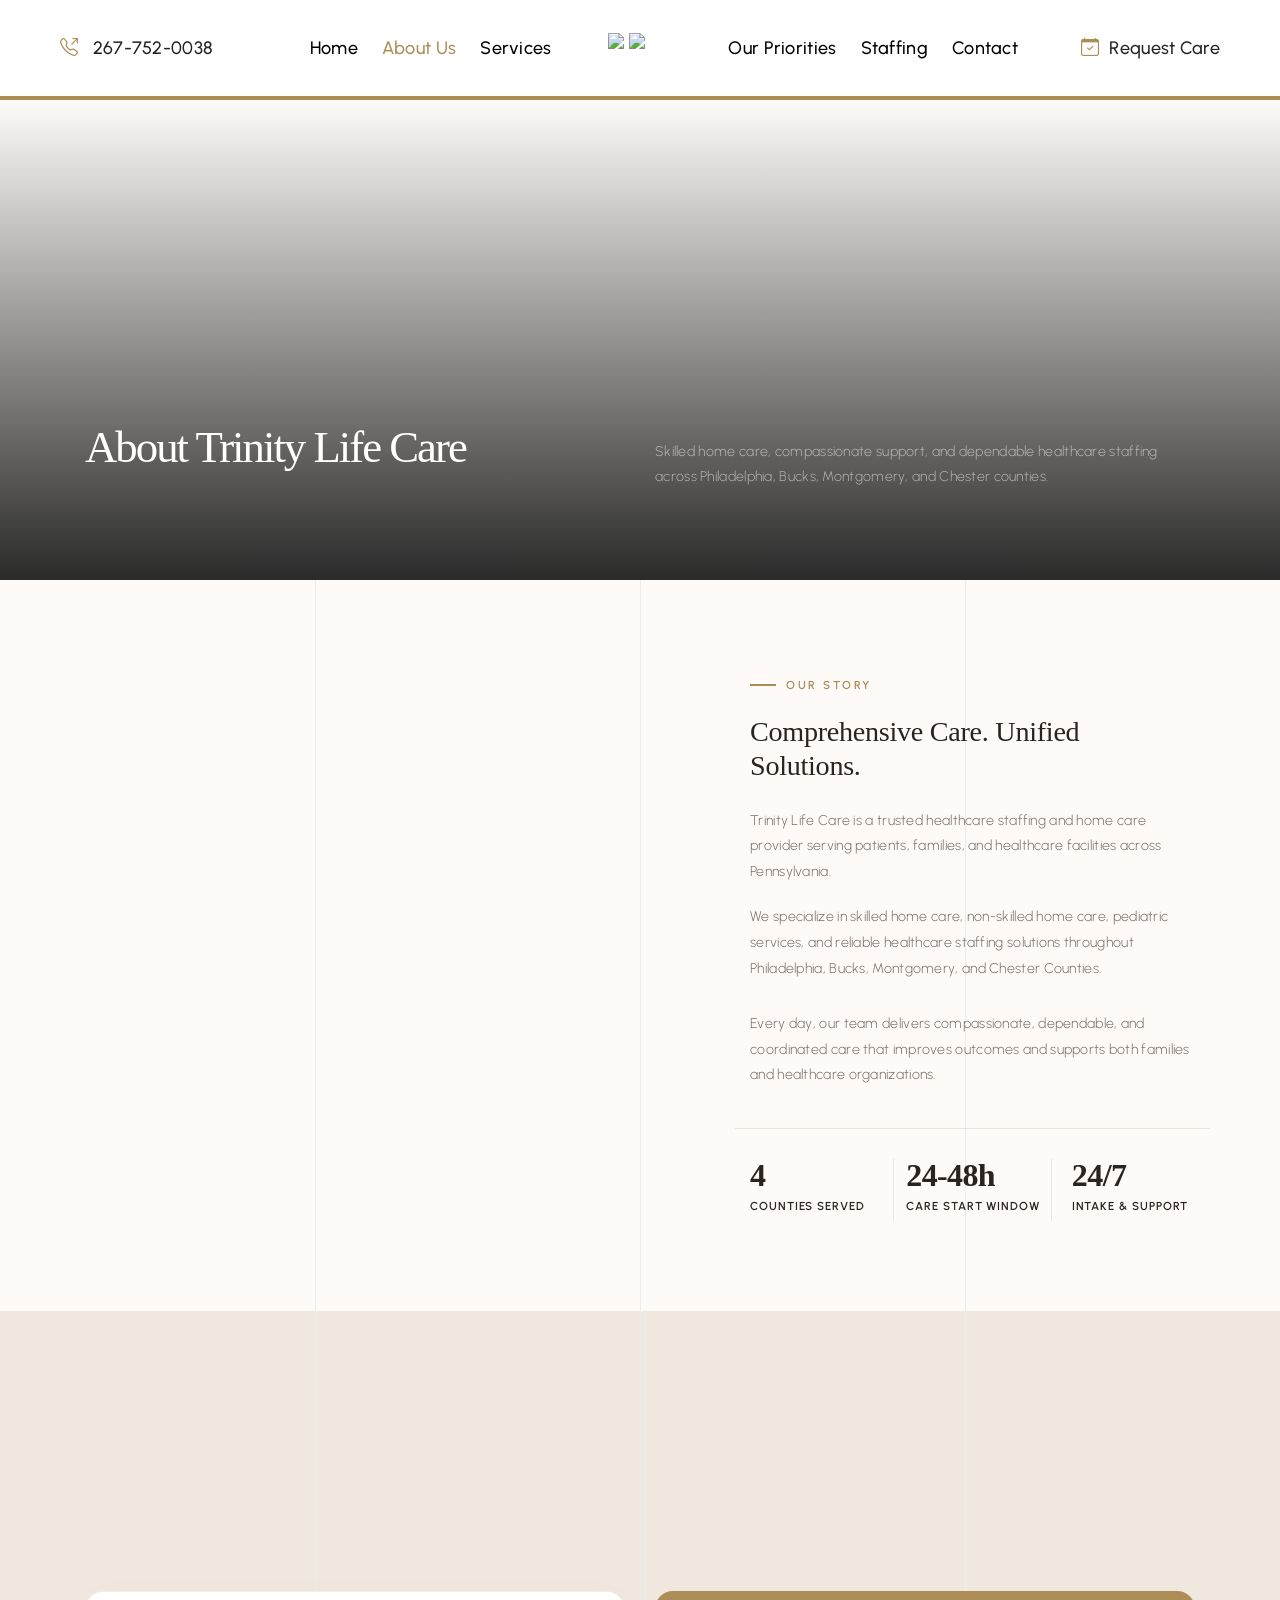
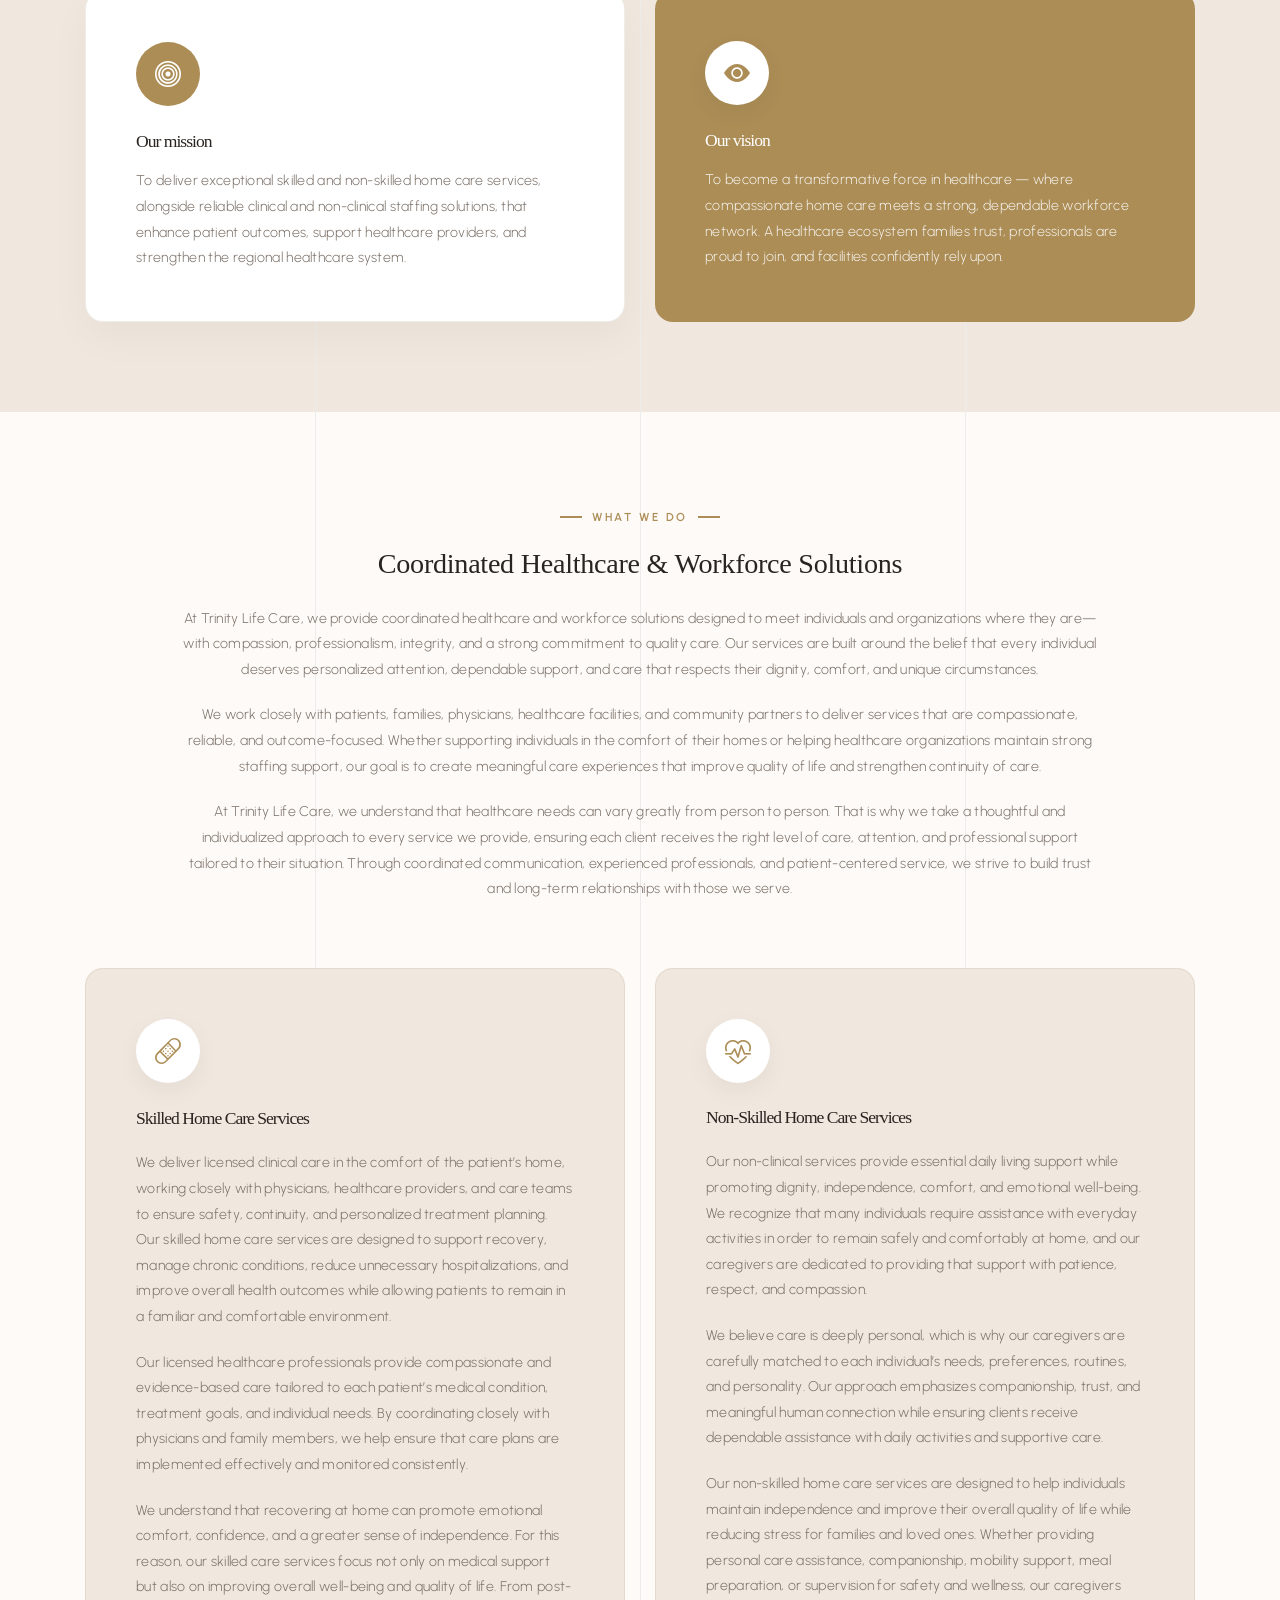
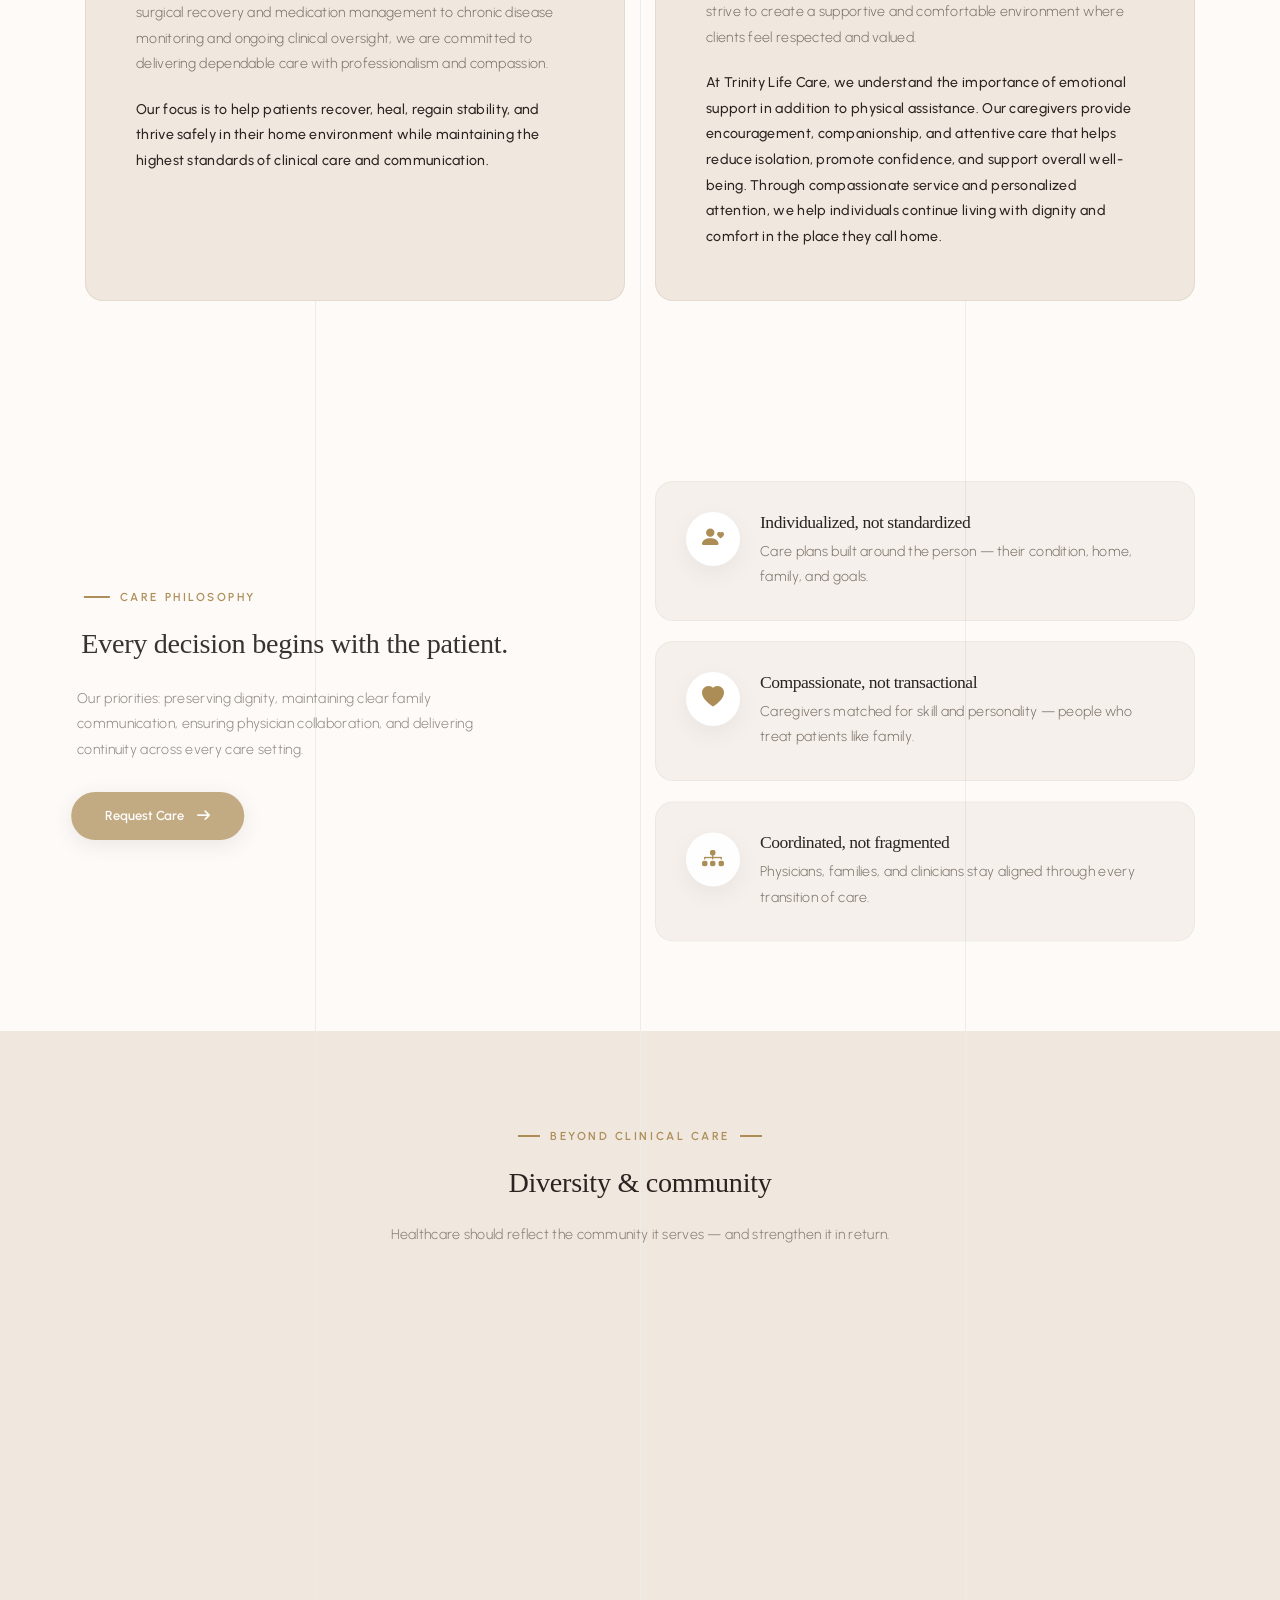
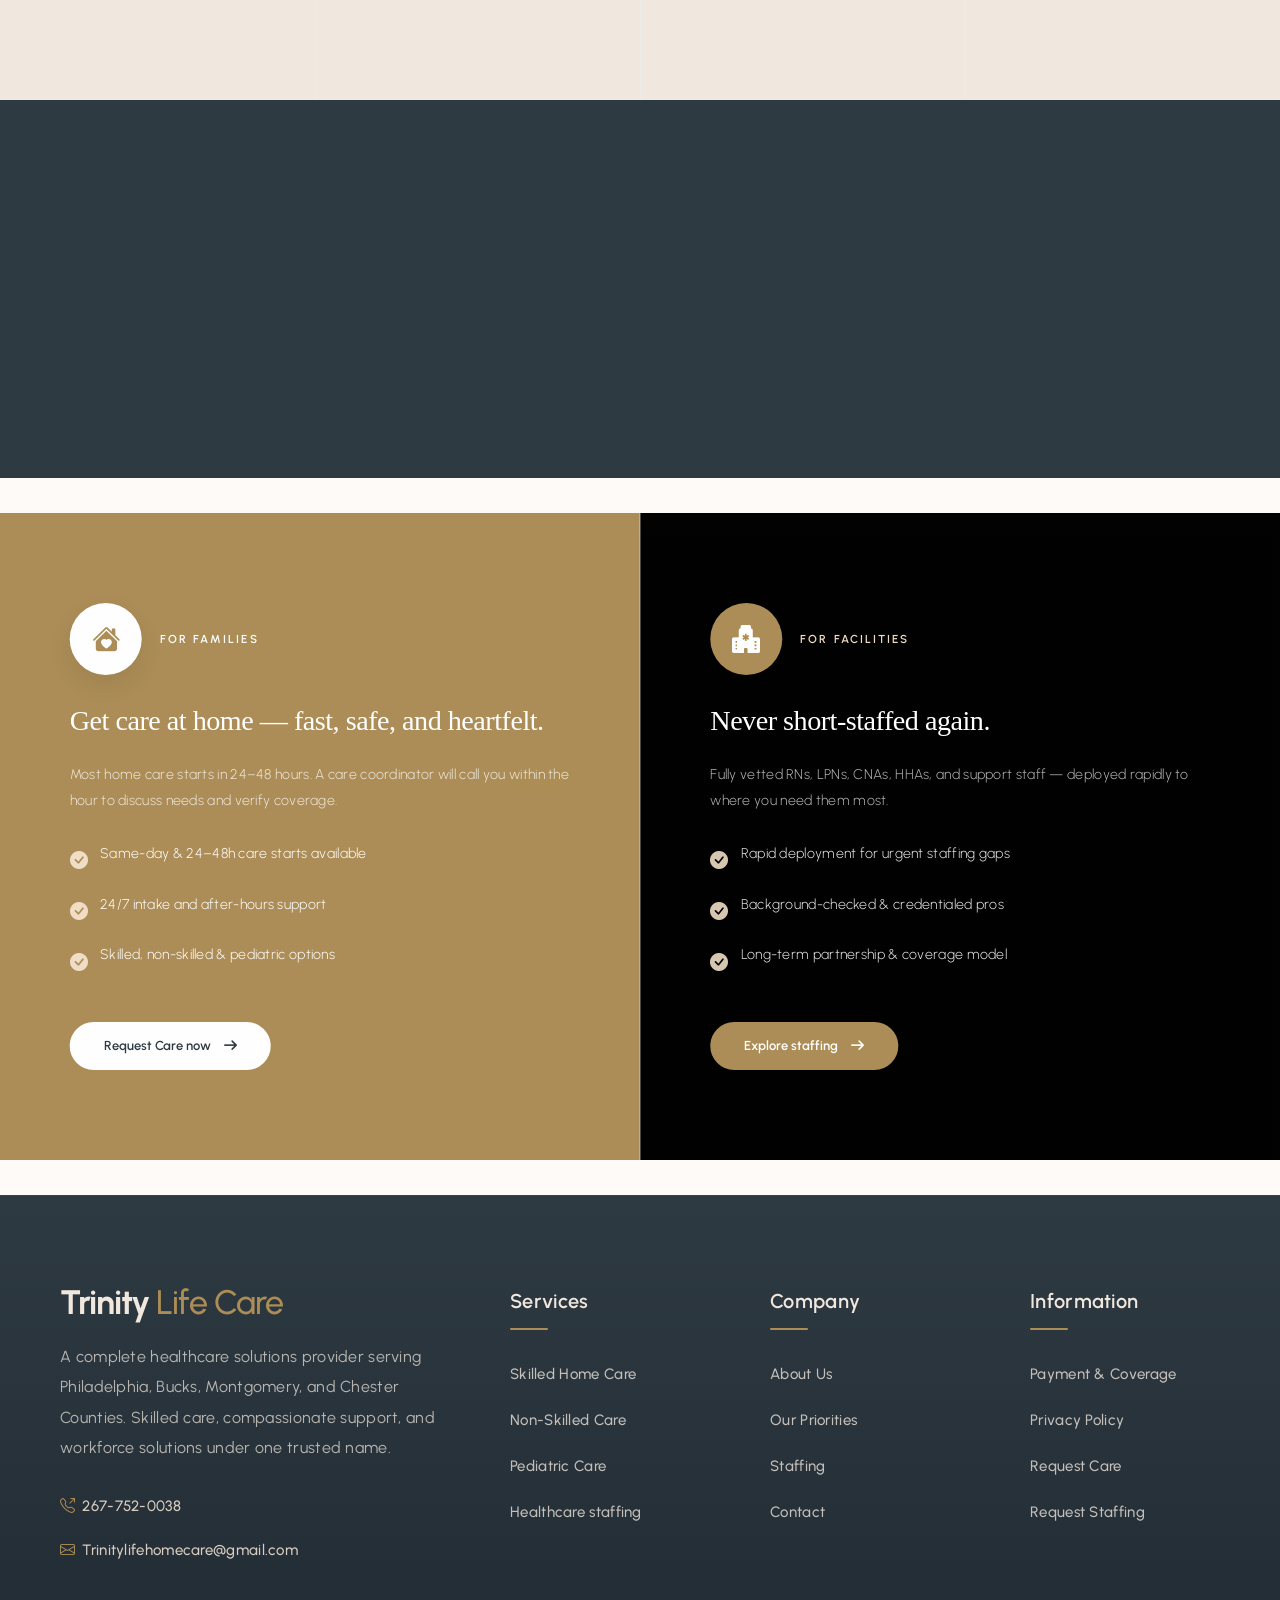
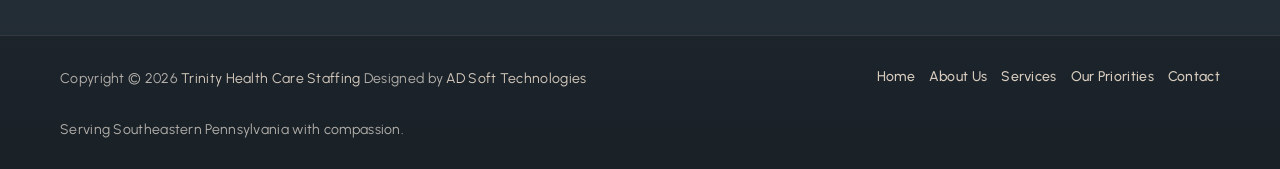
==== commit 5e7de1d4: "minor  changs2" ====
--- a/about.html
+++ b/about.html
@@ -344,29 +344,75 @@
    DUAL CTA
    ========================================================= */
 
-.dual-cta .pane.bg-dark-gray{
-    background-color:#000!important;
-}
+.dual-cta{display:flex;flex-wrap:wrap;width:100%;}
+
+.dual-cta .pane{
+    flex:1 1 50%;
+    position:relative;
+    overflow:hidden;
+    padding:90px 70px;
+    min-height:620px;
+    display:flex;
+    align-items:center;
+    background-color:#000; /* was in .pane.bg-dark-gray override */
+}
+
+.dual-cta .pane.bg-dark-gray{background-color:#000!important;}
 
 .dual-cta .pane h3{
+    font-family:Georgia,serif;
+    font-size:clamp(1.4rem,2.2vw,2rem);
+    font-weight:400;
+    line-height:1.25;
+    margin-bottom:24px;
     color:#fff!important;
 }
 
 .dual-cta .pane p{
+    font-size:.88rem;
+    font-weight:300;
+    line-height:1.8;
+    margin-bottom:30px;
     color:rgba(255,255,255,.88)!important;
 }
 
+.dual-cta .pane-inner{width:100%;max-width:560px;}
+
+.dual-cta .pane-head{display:flex;align-items:center;margin-bottom:28px;}
+
+.dual-cta .pane-icon{
+    width:72px;height:72px;
+    border-radius:50%;
+    display:flex;
+    align-items:center;
+    justify-content:center;
+    font-size:28px;
+    margin-right:18px;
+    flex-shrink:0;
+    box-shadow:0 10px 25px rgba(0,0,0,.08);
+}
+
+.dual-cta .pane-eyebrow{
+    font-size:.72rem;font-weight:600;
+    letter-spacing:.18em;text-transform:uppercase;margin-bottom:0;
+}
+
+.dual-cta .pane-list{list-style:none;padding:0;margin:0 0 35px 0;}
+
 .dual-cta .pane-list li{
+    display:flex;align-items:flex-start;
+    margin-bottom:18px;
+    font-size:.88rem;font-weight:300;line-height:1.6;
     color:#fff!important;
 }
 
 .dual-cta .pane-list li i{
+    margin-right:12px;margin-top:4px;
+    font-size:18px;flex-shrink:0;
     color:var(--cream-dark)!important;
 }
 
-.dual-cta .pane-icon{
-    box-shadow:0 10px 25px rgba(0,0,0,.08);
-}
+.dual-cta .btn{margin-top:10px;}
 
 /* =========================================================
    BUTTONS
@@ -814,9 +860,9 @@
                     </div>
                     <div class="col" data-anime='{ "translateY": [40, 0], "opacity": [0,1], "duration": 800, "delay": 200, "easing": "easeOutQuad" }'>
                         <div class="bg-very-light-gray border-radius-6px p-50px md-p-30px h-100 last-paragraph-no-margin border border-color-extra-medium-gray">
-                            <div class="d-inline-flex align-items-center justify-content-center bg-white rounded-circle mb-25px;height:64px;">
-                                <i class="bi bi-heart-pulse text-base-color fs-26"></i>
-                            </div>
+<!-- CORRECT — matches Skilled card exactly -->
+<div style="width:64px;height:64px;border-radius:50%;background:#fff;display:flex;align-items:center;justify-content:center;margin-bottom:24px;box-shadow:0 8px 25px rgba(0,0,0,.05);flex-shrink:0;">
+<i class="bi bi-heart-pulse text-base-color" style="font-size:26px;line-height:1;margin-top:4px;"></i>                            </div>
                             <h5 class="card-title text-dark-gray ls-minus-1px mb-20px">Non-Skilled Home Care Services</h5>
                             <p class="sbody mb-20px">Our non-clinical services provide essential daily living support while promoting dignity, independence, comfort, and emotional well-being. We recognize that many individuals require assistance with everyday activities in order to remain safely and comfortably at home, and our caregivers are dedicated to providing that support with patience, respect, and compassion.</p>
                             <p class="sbody mb-20px">We believe care is deeply personal, which is why our caregivers are carefully matched to each individual’s needs, preferences, routines, and personality. Our approach emphasizes companionship, trust, and meaningful human connection while ensuring clients receive dependable assistance with daily activities and supportive care.</p>
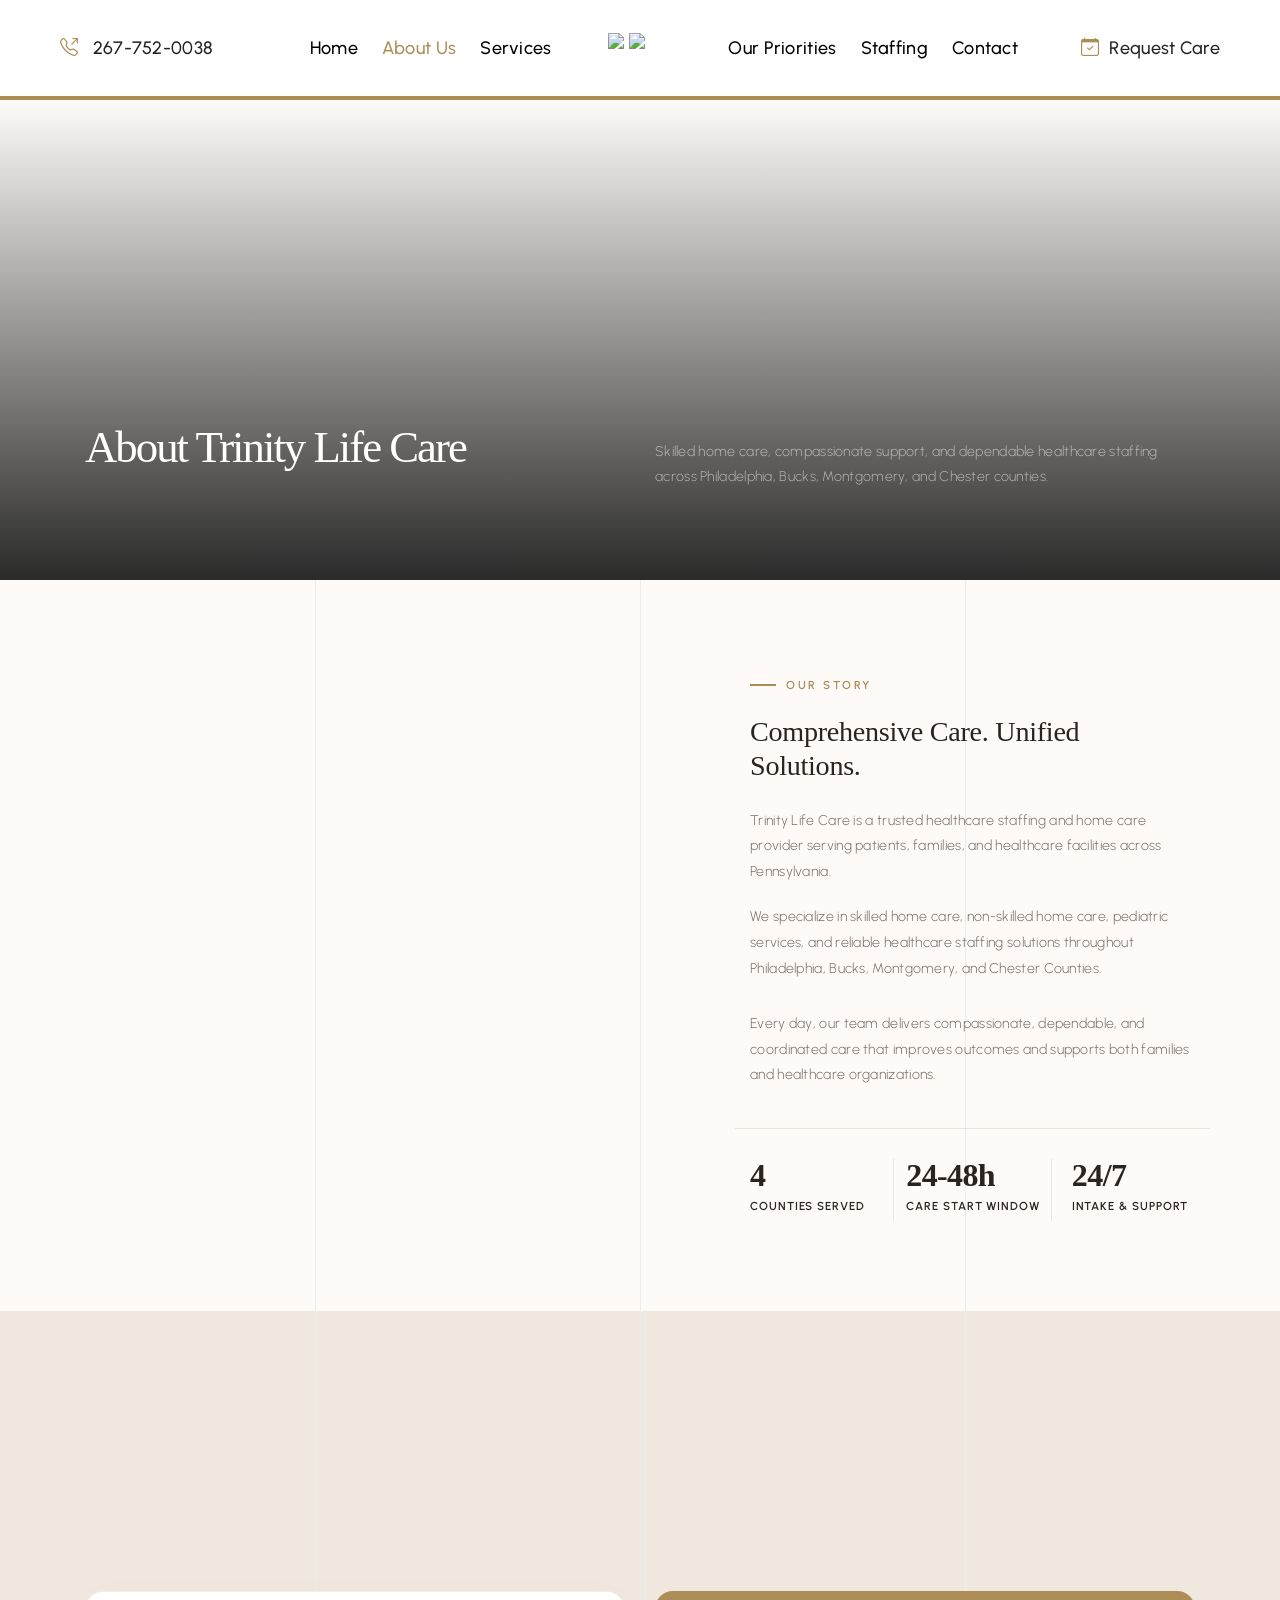
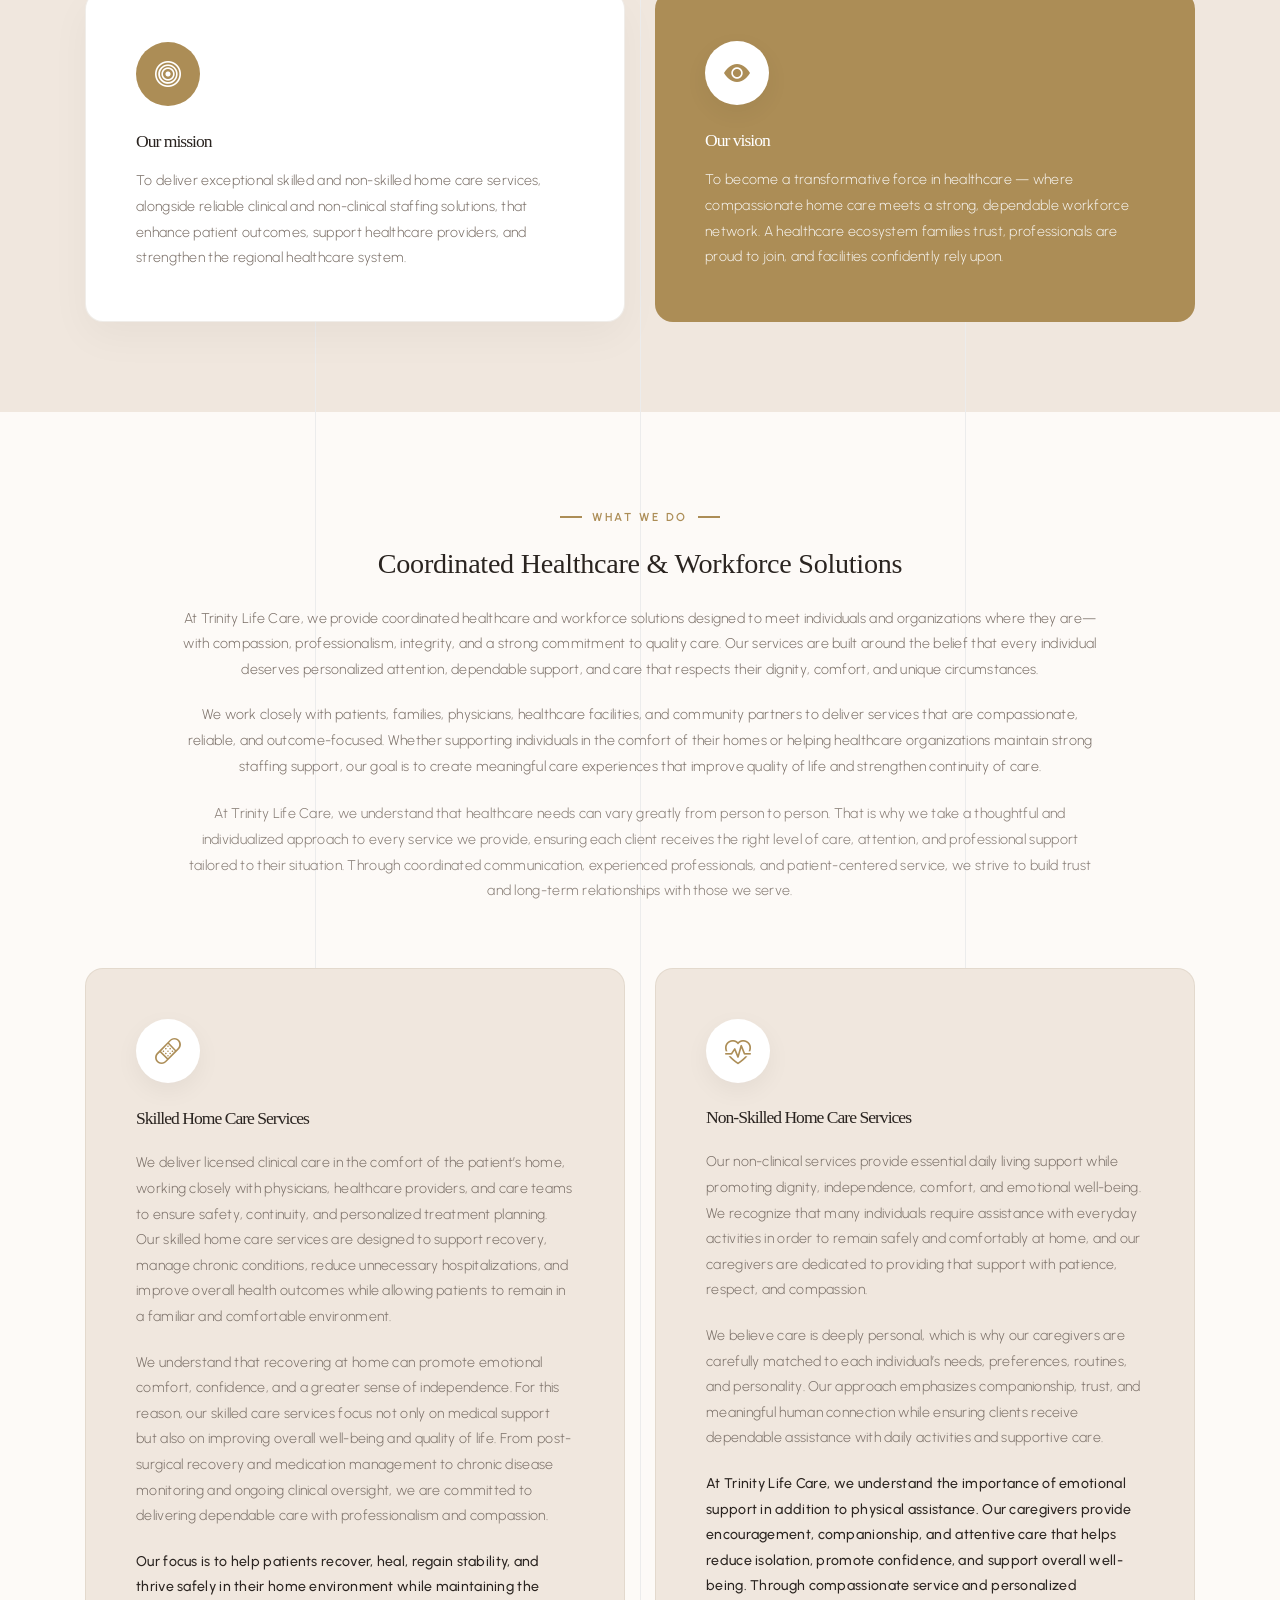
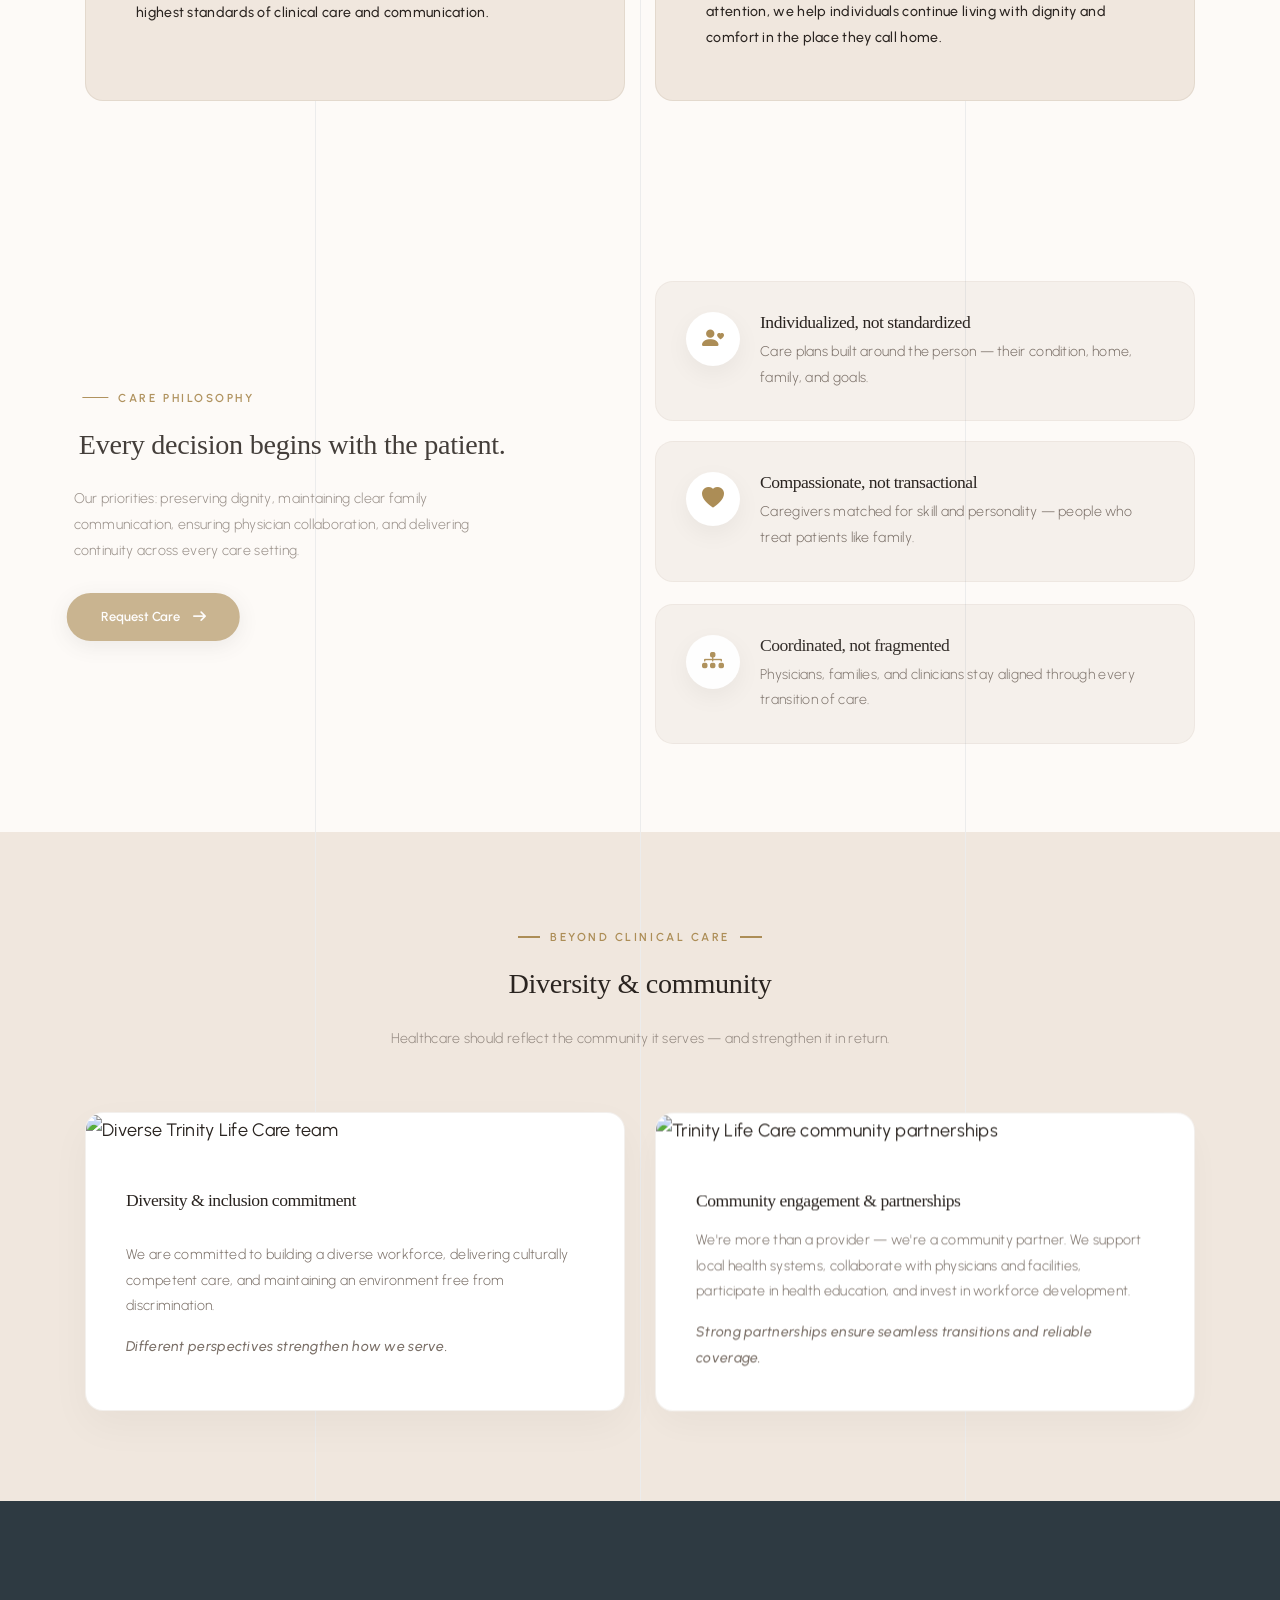
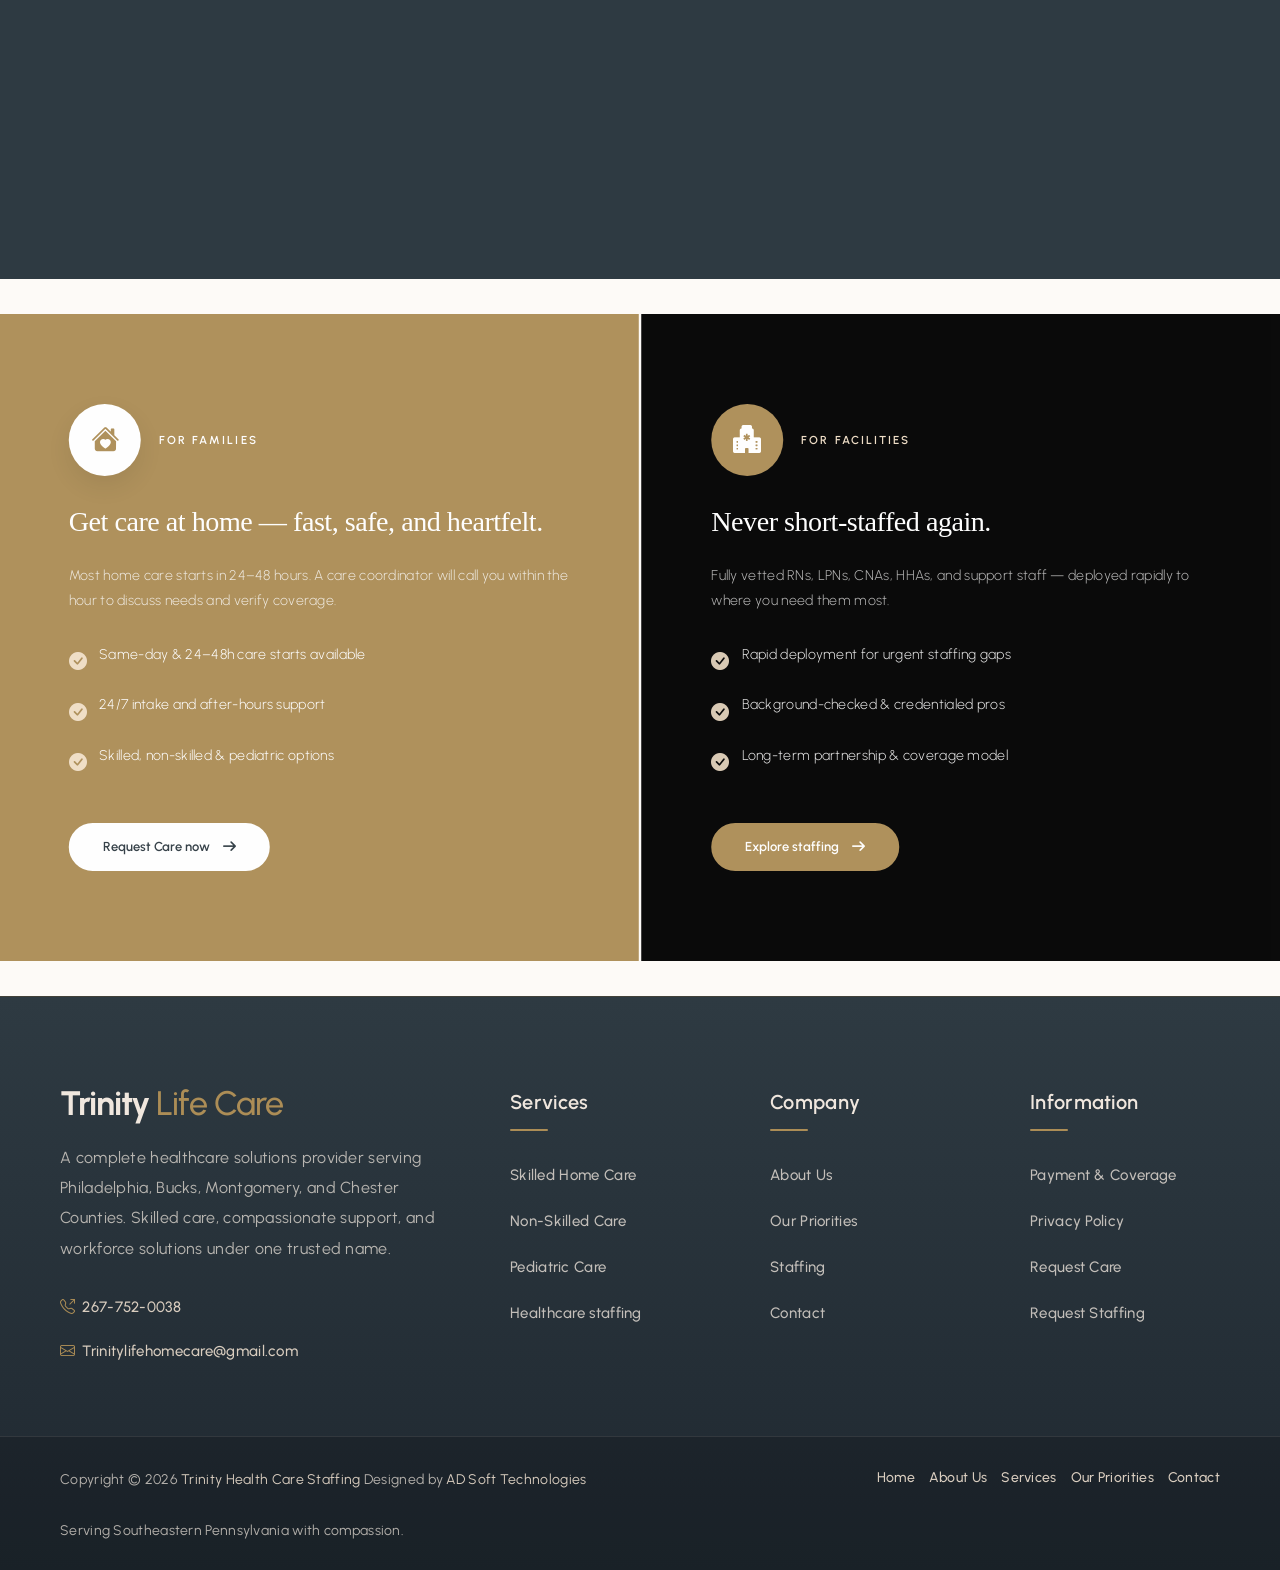
==== commit 8b5665b5: "footer responsive" ====
--- a/about.html
+++ b/about.html
@@ -853,7 +853,6 @@
                             </div>
                             <h5 class="card-title text-dark-gray ls-minus-1px mb-20px">Skilled Home Care Services</h5>
                             <p class="sbody mb-20px">We deliver licensed clinical care in the comfort of the patient’s home, working closely with physicians, healthcare providers, and care teams to ensure safety, continuity, and personalized treatment planning. Our skilled home care services are designed to support recovery, manage chronic conditions, reduce unnecessary hospitalizations, and improve overall health outcomes while allowing patients to remain in a familiar and comfortable environment.</p>
-                            <p class="sbody mb-20px">Our licensed healthcare professionals provide compassionate and evidence-based care tailored to each patient’s medical condition, treatment goals, and individual needs. By coordinating closely with physicians and family members, we help ensure that care plans are implemented effectively and monitored consistently.</p>
                             <p class="sbody mb-20px">We understand that recovering at home can promote emotional comfort, confidence, and a greater sense of independence. For this reason, our skilled care services focus not only on medical support but also on improving overall well-being and quality of life. From post-surgical recovery and medication management to chronic disease monitoring and ongoing clinical oversight, we are committed to delivering dependable care with professionalism and compassion.</p>
                             <p class="sbody text-dark-gray fw-500 mb-0">Our focus is to help patients recover, heal, regain stability, and thrive safely in their home environment while maintaining the highest standards of clinical care and communication.</p>
                         </div>
@@ -861,12 +860,11 @@
                     <div class="col" data-anime='{ "translateY": [40, 0], "opacity": [0,1], "duration": 800, "delay": 200, "easing": "easeOutQuad" }'>
                         <div class="bg-very-light-gray border-radius-6px p-50px md-p-30px h-100 last-paragraph-no-margin border border-color-extra-medium-gray">
 <!-- CORRECT — matches Skilled card exactly -->
-<div style="width:64px;height:64px;border-radius:50%;background:#fff;display:flex;align-items:center;justify-content:center;margin-bottom:24px;box-shadow:0 8px 25px rgba(0,0,0,.05);flex-shrink:0;">
-<i class="bi bi-heart-pulse text-base-color" style="font-size:26px;line-height:1;margin-top:4px;"></i>                            </div>
+                            <div style="width:64px;height:64px;border-radius:50%;background:#fff;display:flex;align-items:center;justify-content:center;margin-bottom:24px;box-shadow:0 8px 25px rgba(0,0,0,.05);flex-shrink:0;">
+                            <i class="bi bi-heart-pulse text-base-color" style="font-size:26px;line-height:1;margin-top:4px;"></i>                            </div>
                             <h5 class="card-title text-dark-gray ls-minus-1px mb-20px">Non-Skilled Home Care Services</h5>
                             <p class="sbody mb-20px">Our non-clinical services provide essential daily living support while promoting dignity, independence, comfort, and emotional well-being. We recognize that many individuals require assistance with everyday activities in order to remain safely and comfortably at home, and our caregivers are dedicated to providing that support with patience, respect, and compassion.</p>
                             <p class="sbody mb-20px">We believe care is deeply personal, which is why our caregivers are carefully matched to each individual’s needs, preferences, routines, and personality. Our approach emphasizes companionship, trust, and meaningful human connection while ensuring clients receive dependable assistance with daily activities and supportive care.</p>
-                            <p class="sbody mb-20px">Our non-skilled home care services are designed to help individuals maintain independence and improve their overall quality of life while reducing stress for families and loved ones. Whether providing personal care assistance, companionship, mobility support, meal preparation, or supervision for safety and wellness, our caregivers strive to create a supportive and comfortable environment where clients feel respected and valued.</p>
                             <p class="sbody text-dark-gray fw-500 mb-0">At Trinity Life Care, we understand the importance of emotional support in addition to physical assistance. Our caregivers provide encouragement, companionship, and attentive care that helps reduce isolation, promote confidence, and support overall well-being. Through compassionate service and personalized attention, we help individuals continue living with dignity and comfort in the place they call home.</p>
                         </div>
                     </div>
@@ -1038,56 +1036,64 @@
                 </div>
             </div>
         </section>
-        <footer class="trinity-footer">
-  <div class="footer-grid">
-    <div>
-      <div class="footer-logo">Trinity <span>Life Care</span></div>
-      <p class="footer-desc">A complete healthcare solutions provider serving Philadelphia, Bucks, Montgomery, and Chester Counties. Skilled care, compassionate support, and workforce solutions under one trusted name.</p>
-      <div class="footer-contact">
-        <a href="tel:267-752-0038"><i class="bi bi-telephone-outbound" style="margin-right:7px;color:var(--taupe)"></i>267-752-0038</a>
-        <a href="mailto:Trinitylifehomecare@gmail.com"><i class="bi bi-envelope" style="margin-right:7px;color:var(--taupe)"></i>Trinitylifehomecare@gmail.com</a>
+  <footer class="trinity-footer">
+    <div class="footer-grid">
+      <div class="footer-brand">
+        <div class="footer-logo">Trinity <span>Life Care</span></div>
+        <p class="footer-desc">A complete healthcare solutions provider serving Philadelphia, Bucks, Montgomery, and
+          Chester Counties. Skilled care, compassionate support, and workforce solutions under one trusted name.</p>
+        <div class="footer-contact">
+          <a href="tel:267-752-0038"><i class="bi bi-telephone-outbound"
+              style="margin-right:7px;color:var(--taupe)"></i>267-752-0038</a>
+          <a href="mailto:Trinitylifehomecare@gmail.com"><i class="bi bi-envelope"
+              style="margin-right:7px;color:var(--taupe)"></i>Trinitylifehomecare@gmail.com</a>
+        </div>
+      </div>
+      <div class="footer-col">
+        <div class="footer-col-title">Services</div>
+        <ul class="footer-links">
+          <li><a href="services.html" onclick="sessionStorage.setItem('openService','skilled')">Skilled Home Care</a>
+          </li>
+          <li><a href="services.html" onclick="sessionStorage.setItem('openService','nonskilled')">Non-Skilled Care</a>
+          </li>
+          <li><a href="services.html" onclick="sessionStorage.setItem('openService','pediatric')">Pediatric Care</a>
+          </li>
+          <li><a href="services.html" onclick="sessionStorage.setItem('openService','staffing')">Healthcare staffing</a>
+          </li>
+        </ul>
+      </div>
+      <div class="footer-col">
+        <div class="footer-col-title">Company</div>
+        <ul class="footer-links">
+          <li><a href="about.html">About Us</a></li>
+          <li><a href="priorities.html">Our Priorities</a></li>
+          <li><a href="staffing.html">Staffing</a></li>
+          <li><a href="contact.html">Contact</a></li>
+        </ul>
+      </div>
+      <div class="footer-col">
+        <div class="footer-col-title">Information</div>
+        <ul class="footer-links">
+          <li><a href="#">Payment &amp; Coverage</a></li>
+          <li><a href="#">Privacy Policy</a></li>
+          <li><a href="contact.html#contact-form">Request Care</a></li>
+          <li><a href="contact.html#contact-form">Request Staffing</a></li>
+        </ul>
       </div>
     </div>
-    <div>
-      <div class="footer-col-title">Services</div>
-      <ul class="footer-links">
-        <li><a href="services.html" onclick="sessionStorage.setItem('openService','skilled')" >Skilled Home Care</a></li>
-        <li><a href="services.html" onclick="sessionStorage.setItem('openService','nonskilled')" >Non-Skilled Care</a></li>
-        <li><a href="services.html" onclick="sessionStorage.setItem('openService','pediatric')" >Pediatric Care</a></li>
-        <li><a href="services.html" onclick="sessionStorage.setItem('openService','staffing')" >Healthcare staffing</a></li>
-      </ul>
-    </div>
-    <div>
-      <div class="footer-col-title">Company</div>
-      <ul class="footer-links">
+    <div class="footer-bottom">
+      <span> Copyright &copy; 2026 <a href="index.html">Trinity Health Care Staffing</a> Designed by <a
+          href="https://www.adsofttechnologies.com/" target="_blank"> AD Soft Technologies</a></span>
+      <ul style="list-style:none;padding:0;margin:0;display:flex;gap:14px;flex-wrap:wrap">
+        <li><a href="index.html">Home</a></li>
         <li><a href="about.html">About Us</a></li>
+        <li><a href="services.html">Services</a></li>
         <li><a href="priorities.html">Our Priorities</a></li>
-        <li><a href="staffing.html">Staffing</a></li>
         <li><a href="contact.html">Contact</a></li>
       </ul>
+      <span>Serving Southeastern Pennsylvania with compassion.</span>
     </div>
-    <div>
-      <div class="footer-col-title">Information</div>
-      <ul class="footer-links">
-        <li><a href="#">Payment &amp; Coverage</a></li>
-        <li><a href="#">Privacy Policy</a></li>
-        <li><a href="contact.html#contact-form">Request Care</a></li>
-        <li><a href="contact.html#contact-form">Request Staffing</a></li>
-      </ul>
-    </div>
-  </div>
-  <div class="footer-bottom">
-    <span> Copyright &copy; 2026 <a href="index.html">Trinity Health Care Staffing</a> Designed by <a href="https://www.adsofttechnologies.com/" target="_blank"> AD Soft Technologies</a></span>
-    <ul style="list-style:none;padding:0;margin:0;display:flex;gap:14px;flex-wrap:wrap">
-      <li><a href="index.html">Home</a></li>
-      <li><a href="about.html">About Us</a></li>
-      <li><a href="services.html">Services</a></li>
-      <li><a href="priorities.html">Our Priorities</a></li>
-      <li><a href="contact.html">Contact</a></li>
-    </ul>
-    <span>Serving Southeastern Pennsylvania with compassion.</span>
-  </div>
-</footer>
+  </footer>
         <div class="scroll-progress d-none d-xxl-block">
             <a href="#" class="scroll-top" aria-label="scroll">
                 <span class="scroll-text">Scroll</span><span class="scroll-line"><span class="scroll-point"></span></span>
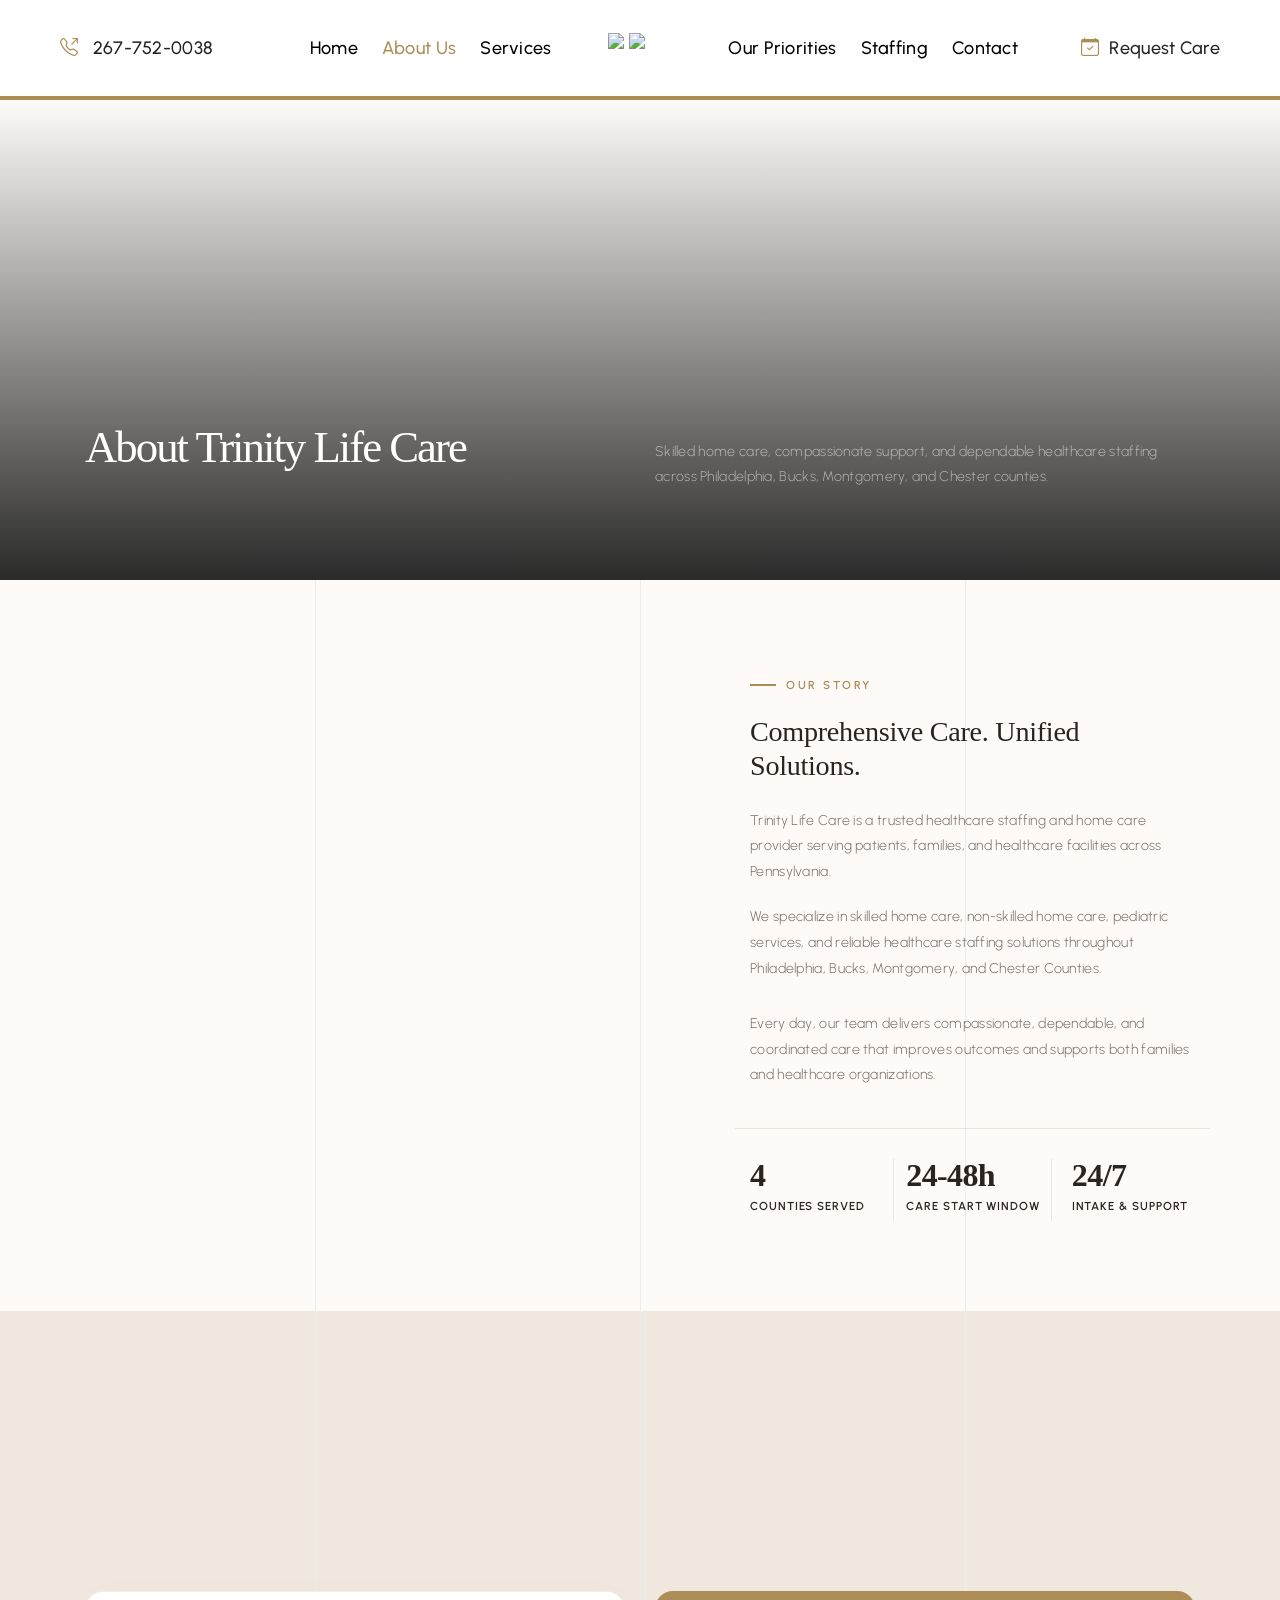
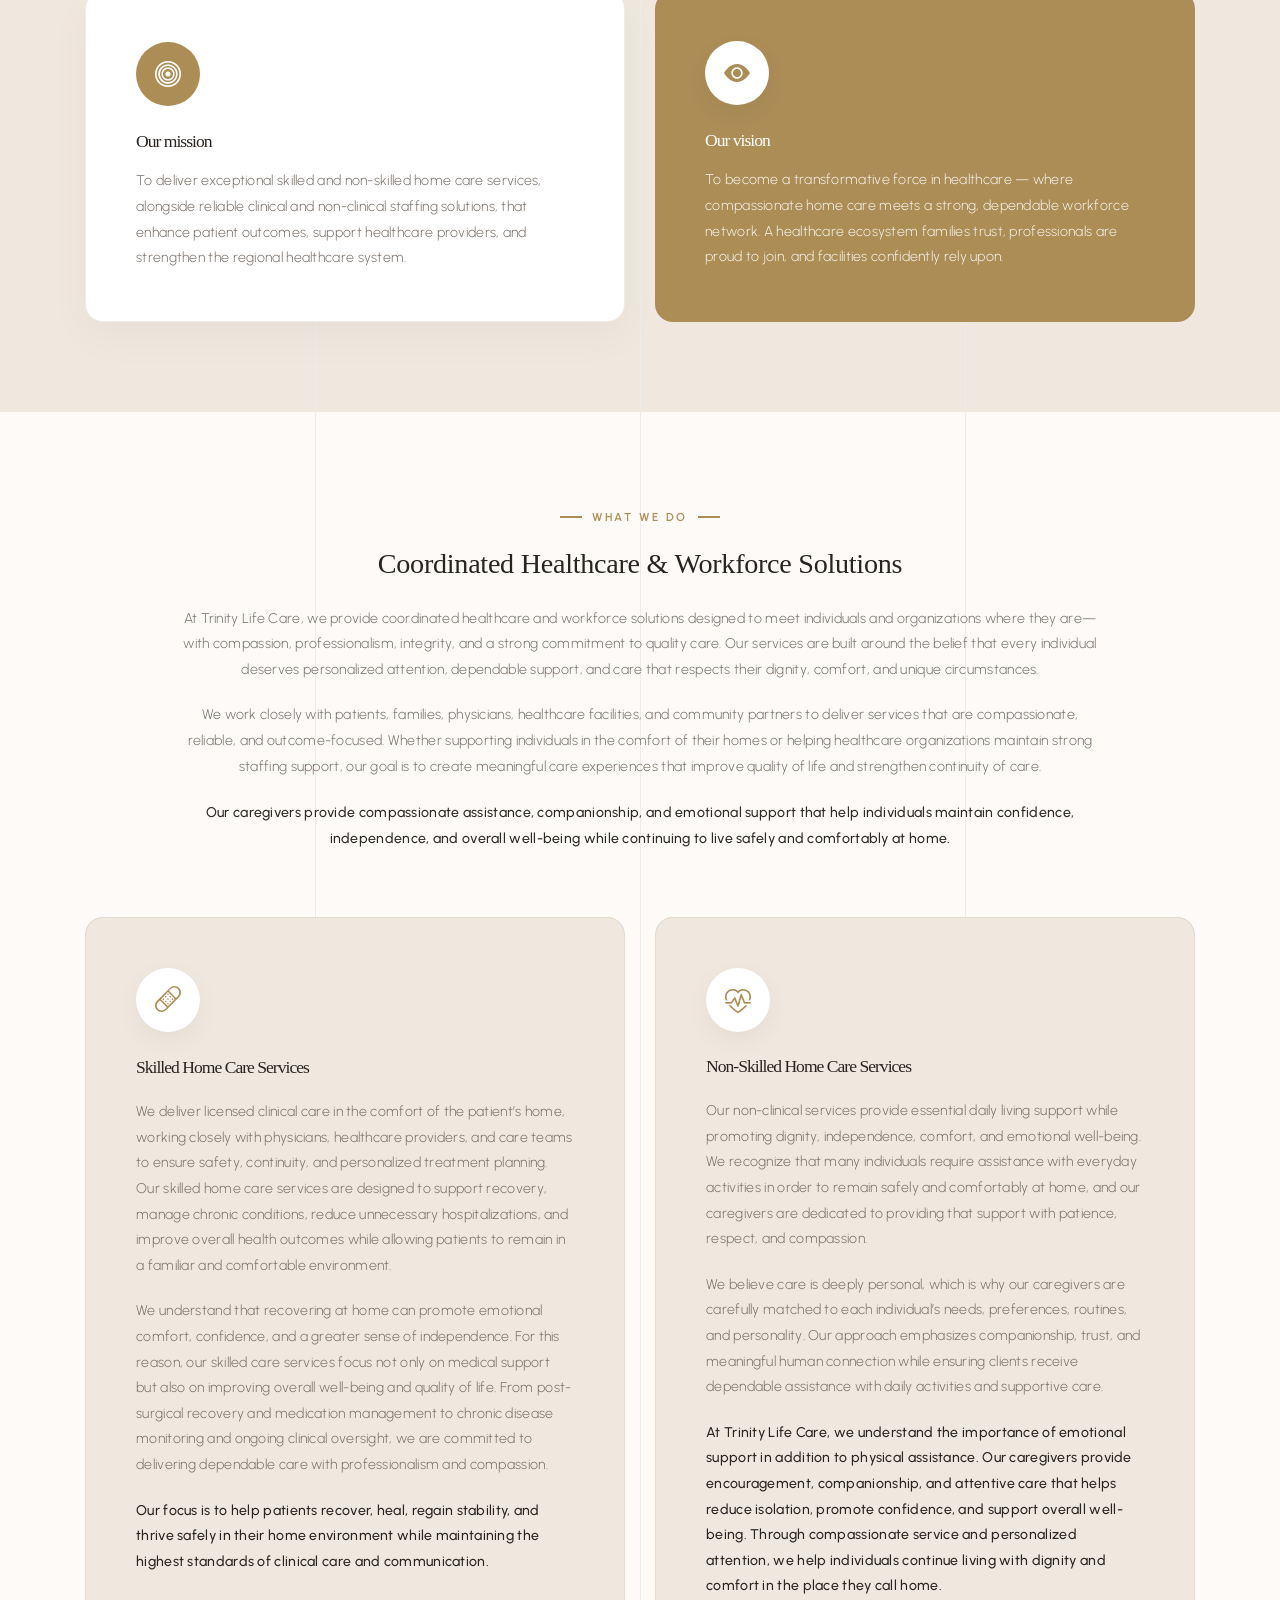
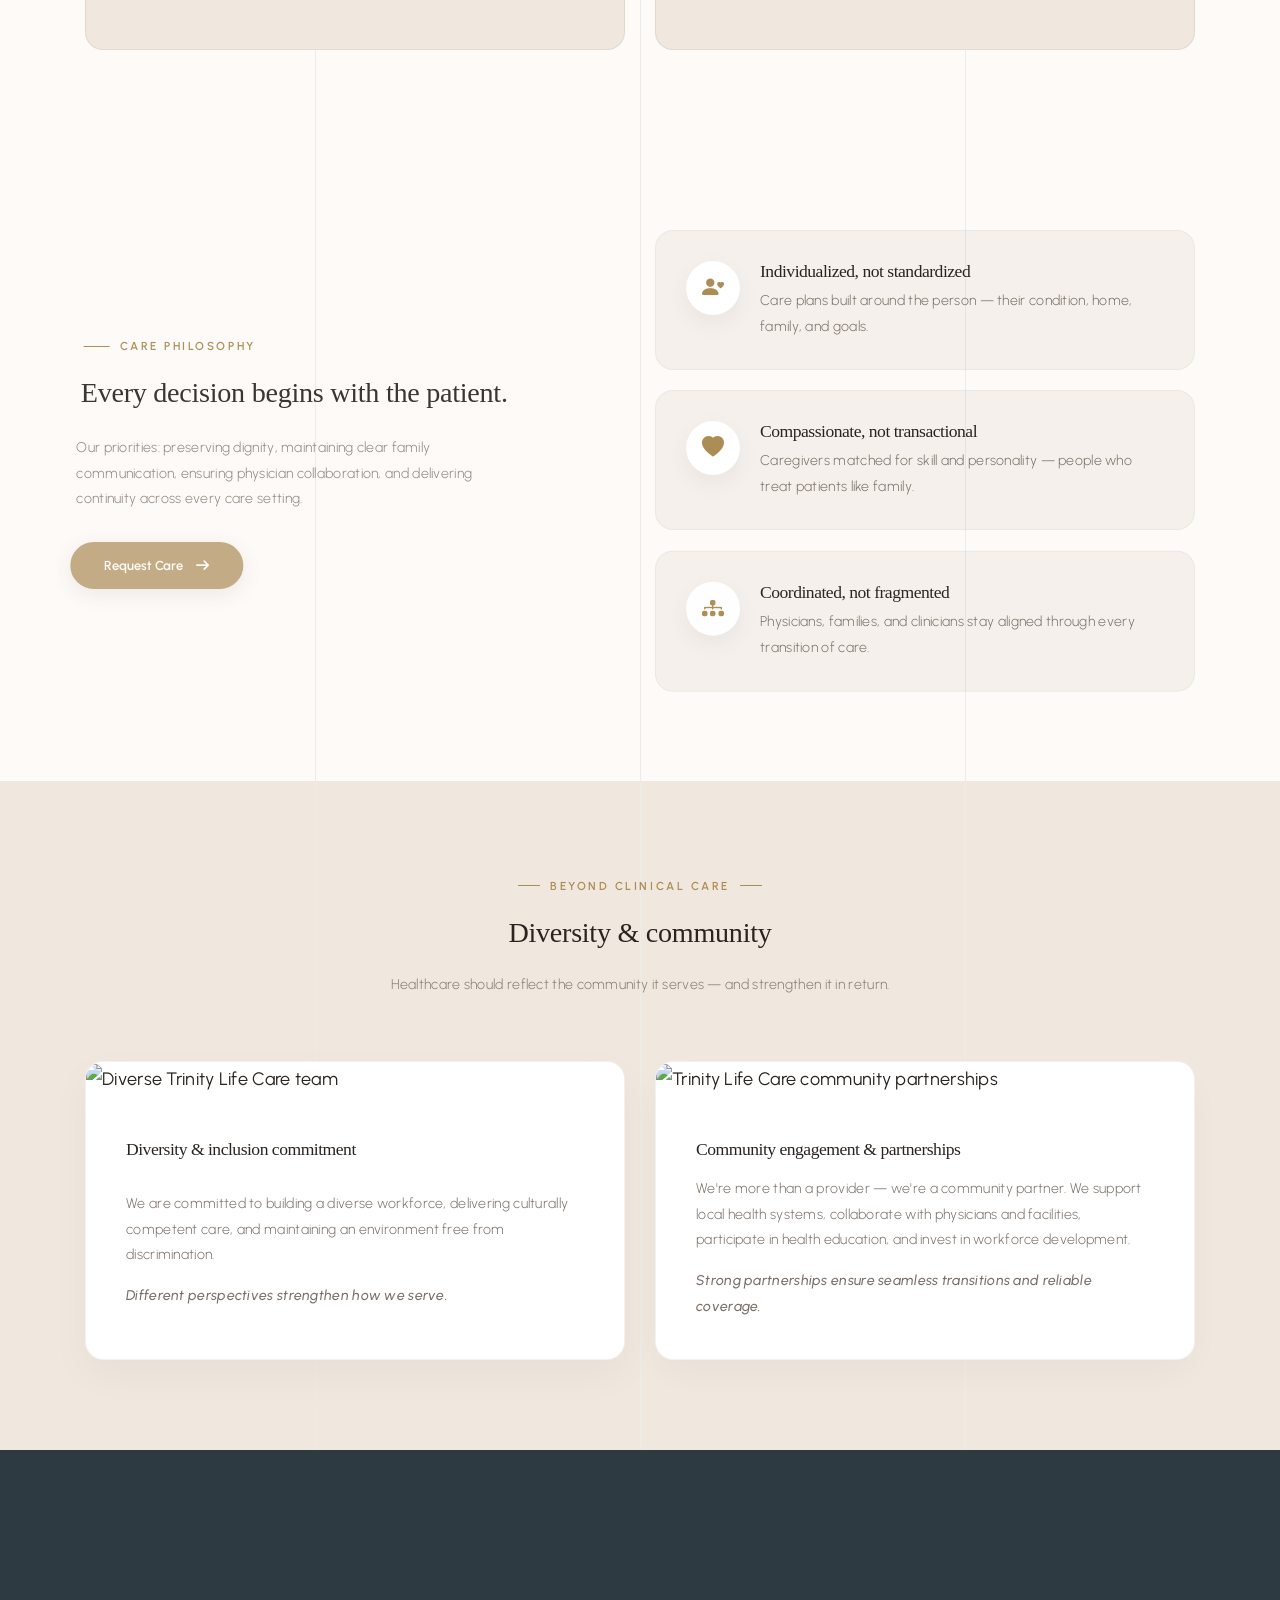
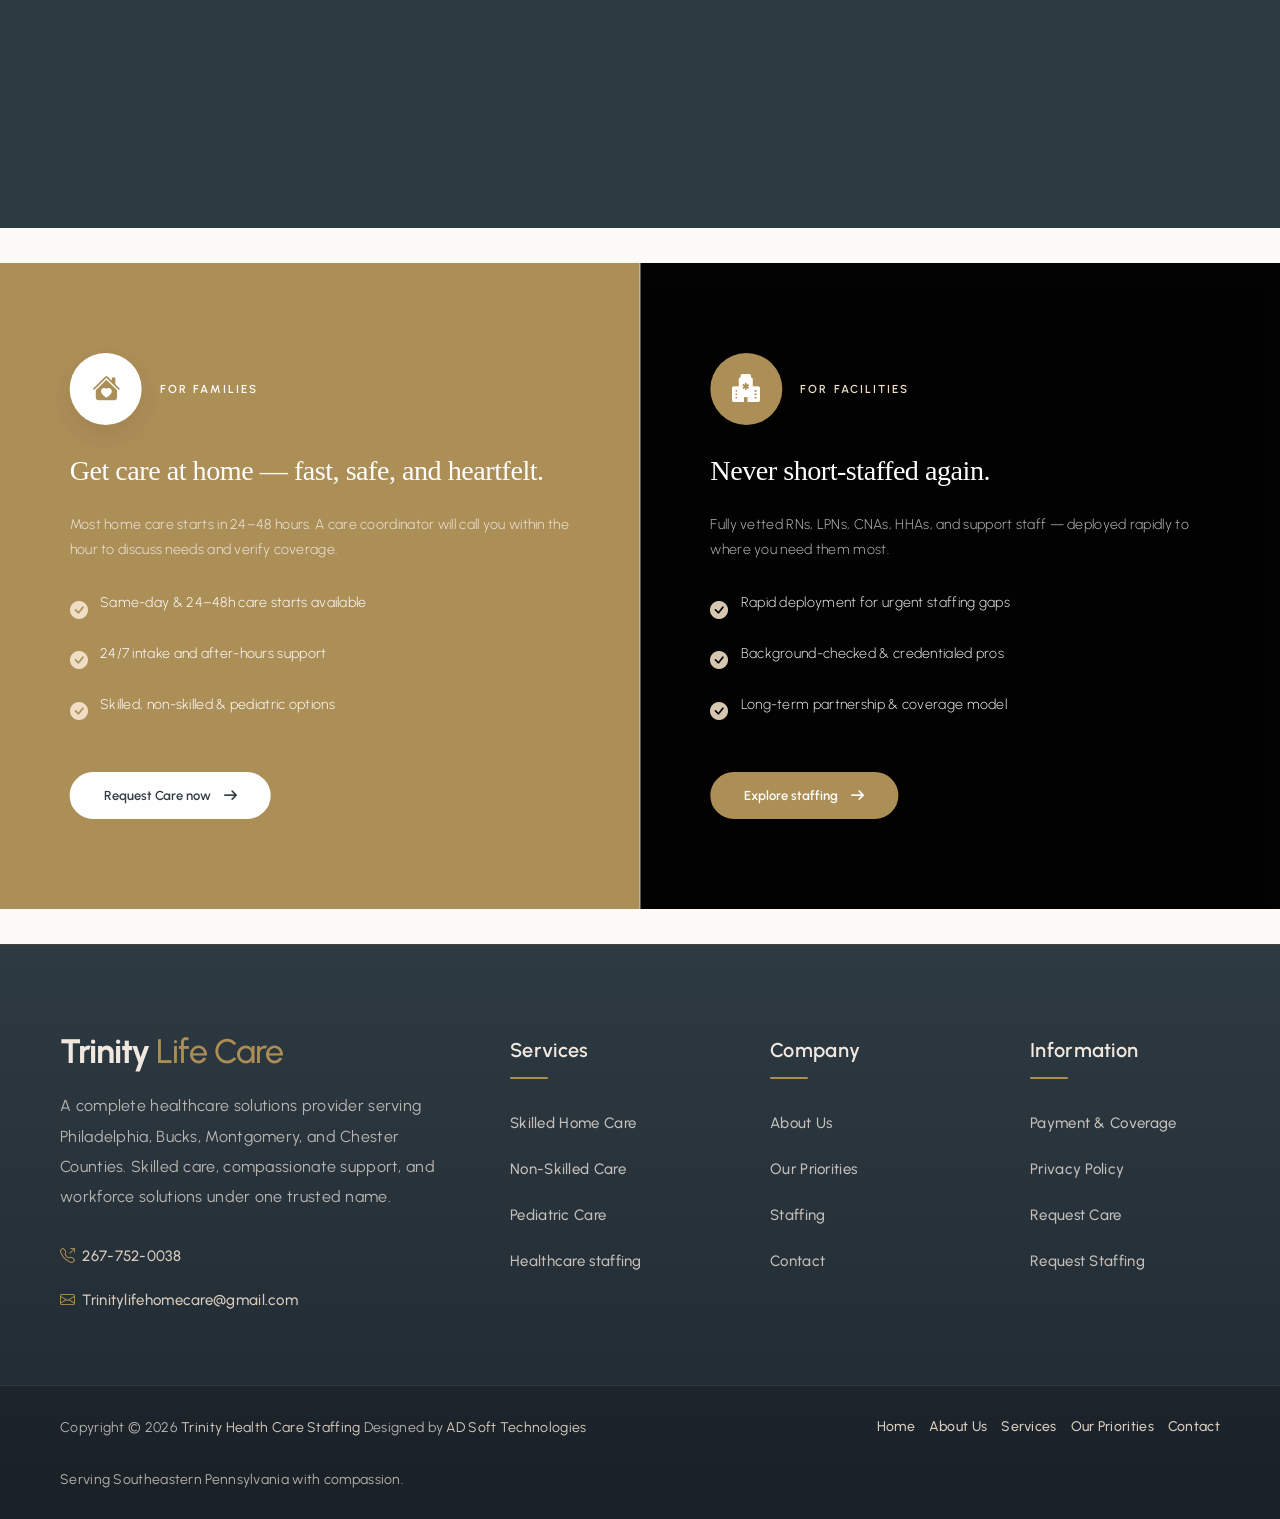
==== commit ee9ad9d3: "changes commit" ====
--- a/about.html
+++ b/about.html
@@ -842,8 +842,9 @@
                         <h2 class="stitle mb-25px" style="text-align:center;">Coordinated Healthcare &amp; Workforce Solutions</h2>
                         <p class="sbody mb-20px">At Trinity Life Care, we provide coordinated healthcare and workforce solutions designed to meet individuals and organizations where they are—with compassion, professionalism, integrity, and a strong commitment to quality care. Our services are built around the belief that every individual deserves personalized attention, dependable support, and care that respects their dignity, comfort, and unique circumstances.</p>
                         <p class="sbody mb-20px">We work closely with patients, families, physicians, healthcare facilities, and community partners to deliver services that are compassionate, reliable, and outcome-focused. Whether supporting individuals in the comfort of their homes or helping healthcare organizations maintain strong staffing support, our goal is to create meaningful care experiences that improve quality of life and strengthen continuity of care.</p>
-                        <p class="sbody mb-0">At Trinity Life Care, we understand that healthcare needs can vary greatly from person to person. That is why we take a thoughtful and individualized approach to every service we provide, ensuring each client receives the right level of care, attention, and professional support tailored to their situation. Through coordinated communication, experienced professionals, and patient-centered service, we strive to build trust and long-term relationships with those we serve.</p>
-                    </div>
+<p class="sbody text-dark-gray fw-500 mb-0">
+Our caregivers provide compassionate assistance, companionship, and emotional support that help individuals maintain confidence, independence, and overall well-being while continuing to live safely and comfortably at home.
+</p>                    </div>
                 </div>
                 <div class="row row-cols-1 row-cols-lg-2 g-4">
                     <div class="col" data-anime='{ "translateY": [40, 0], "opacity": [0,1], "duration": 800, "easing": "easeOutQuad" }'>
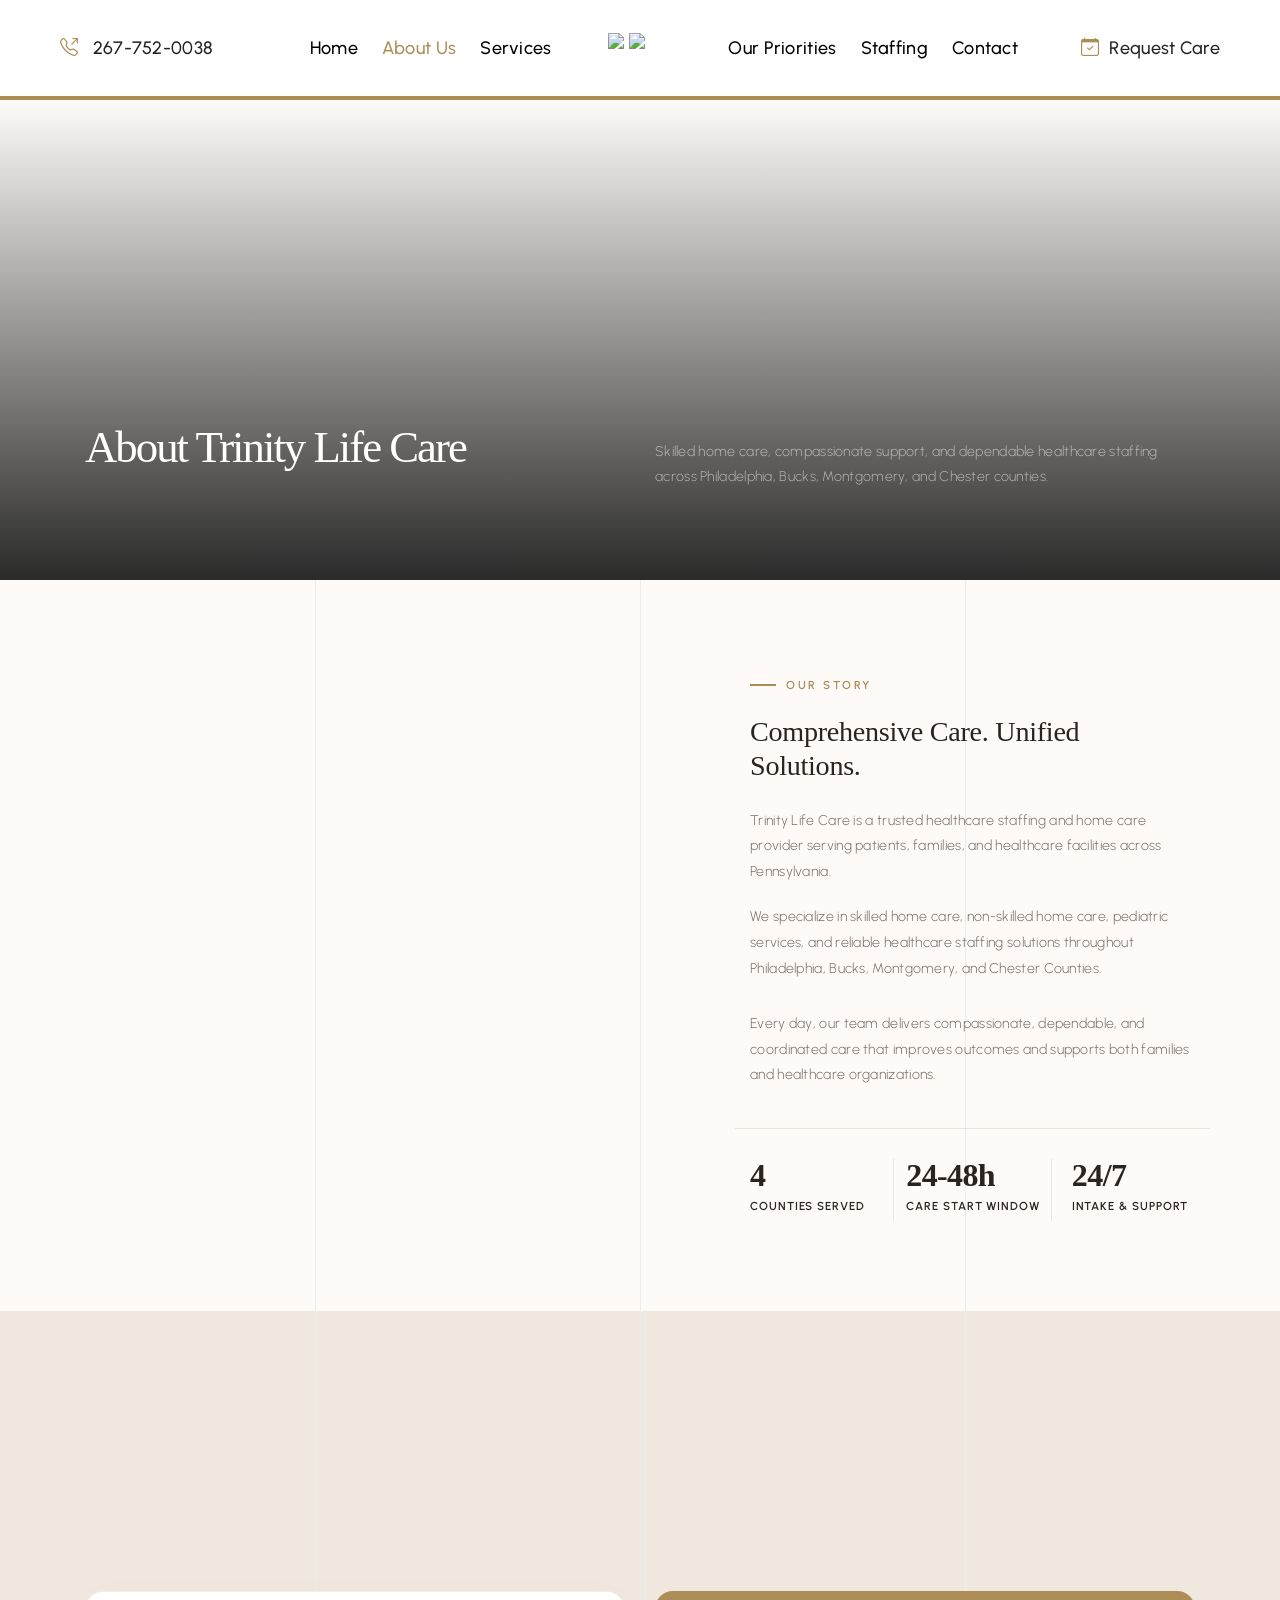
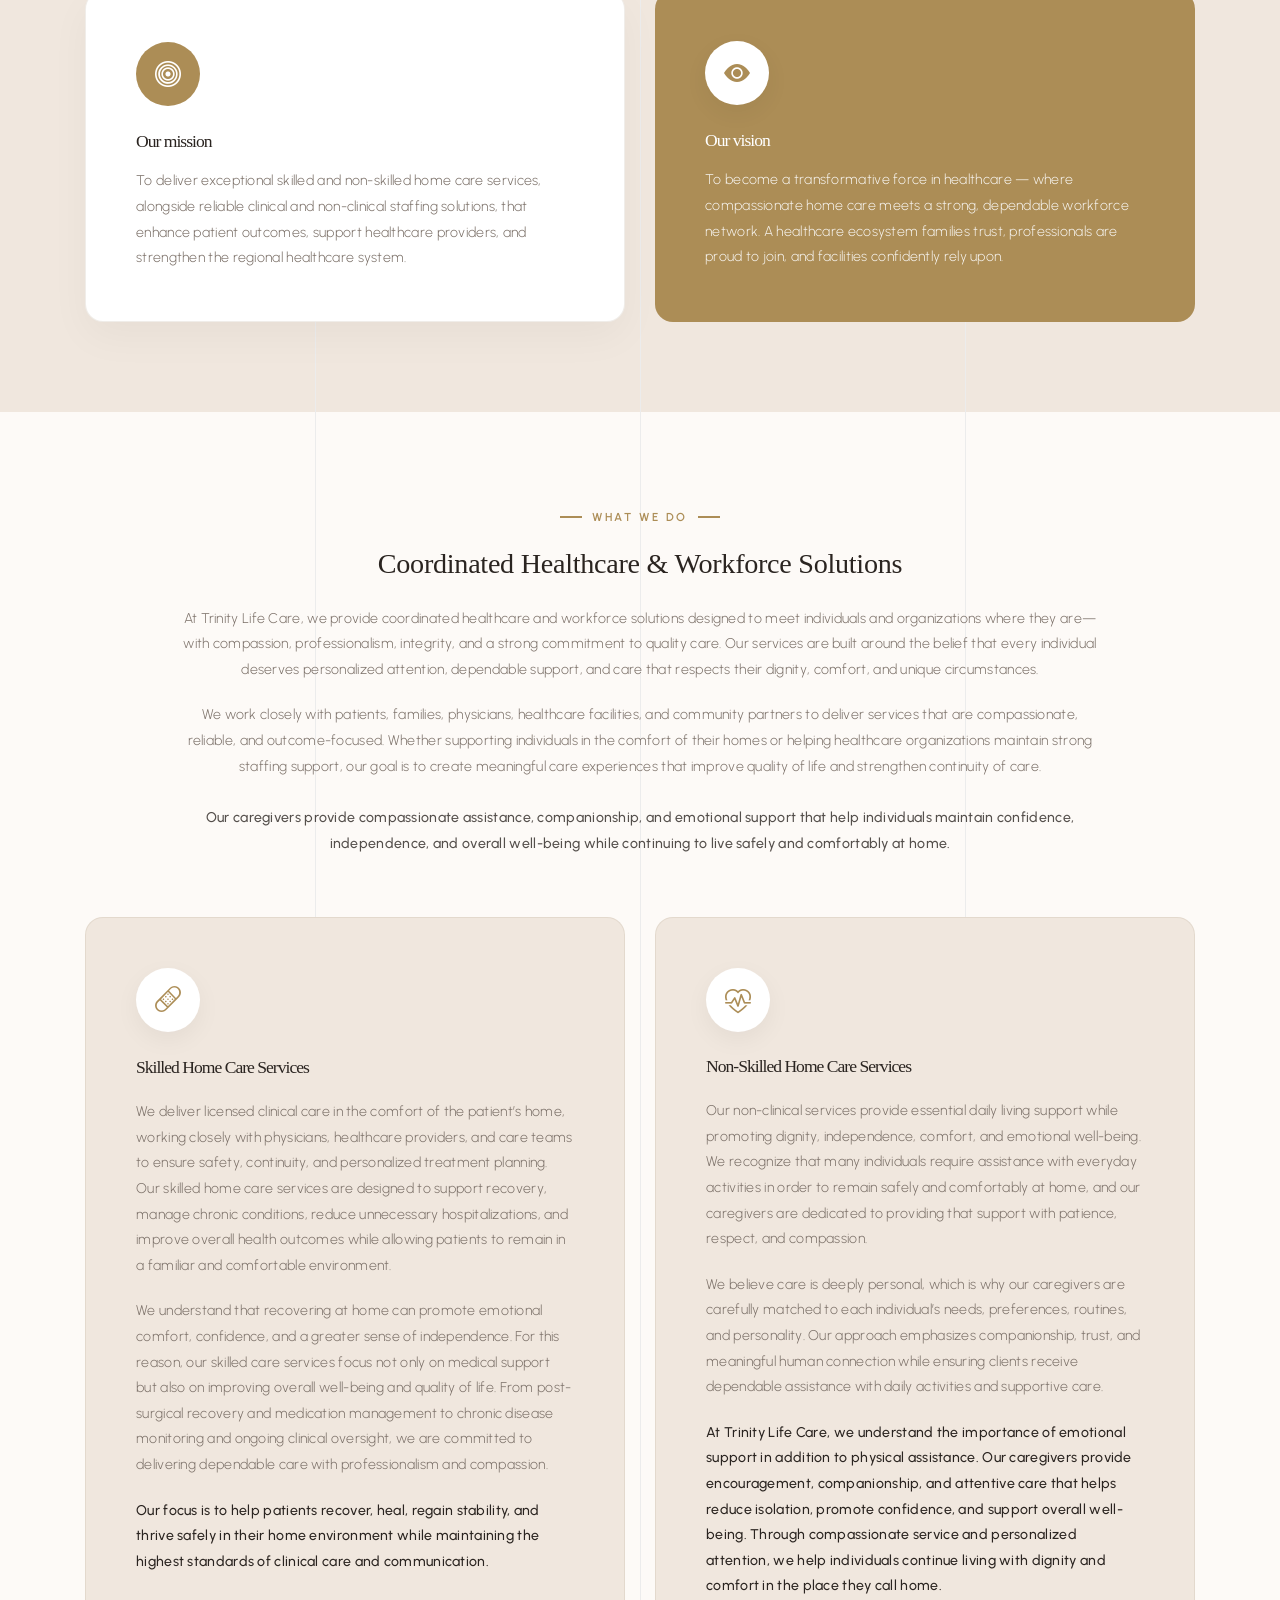
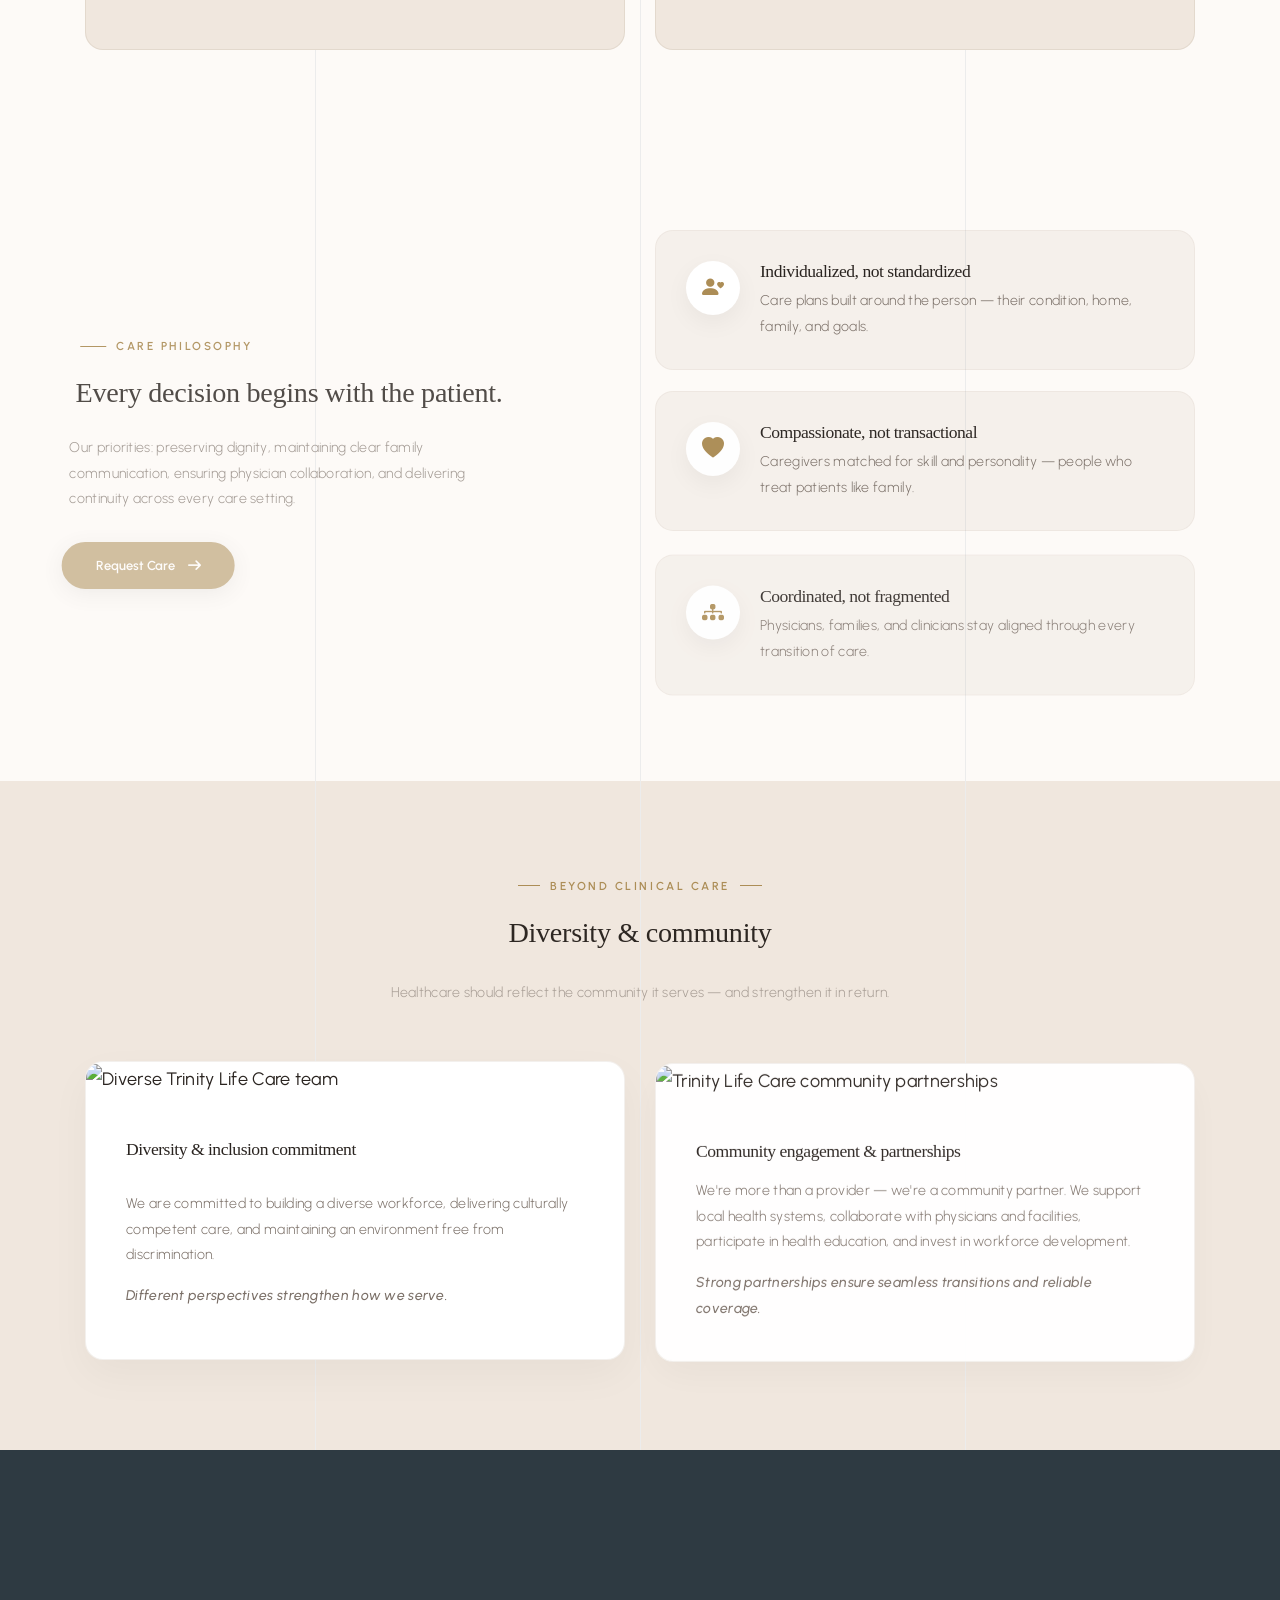
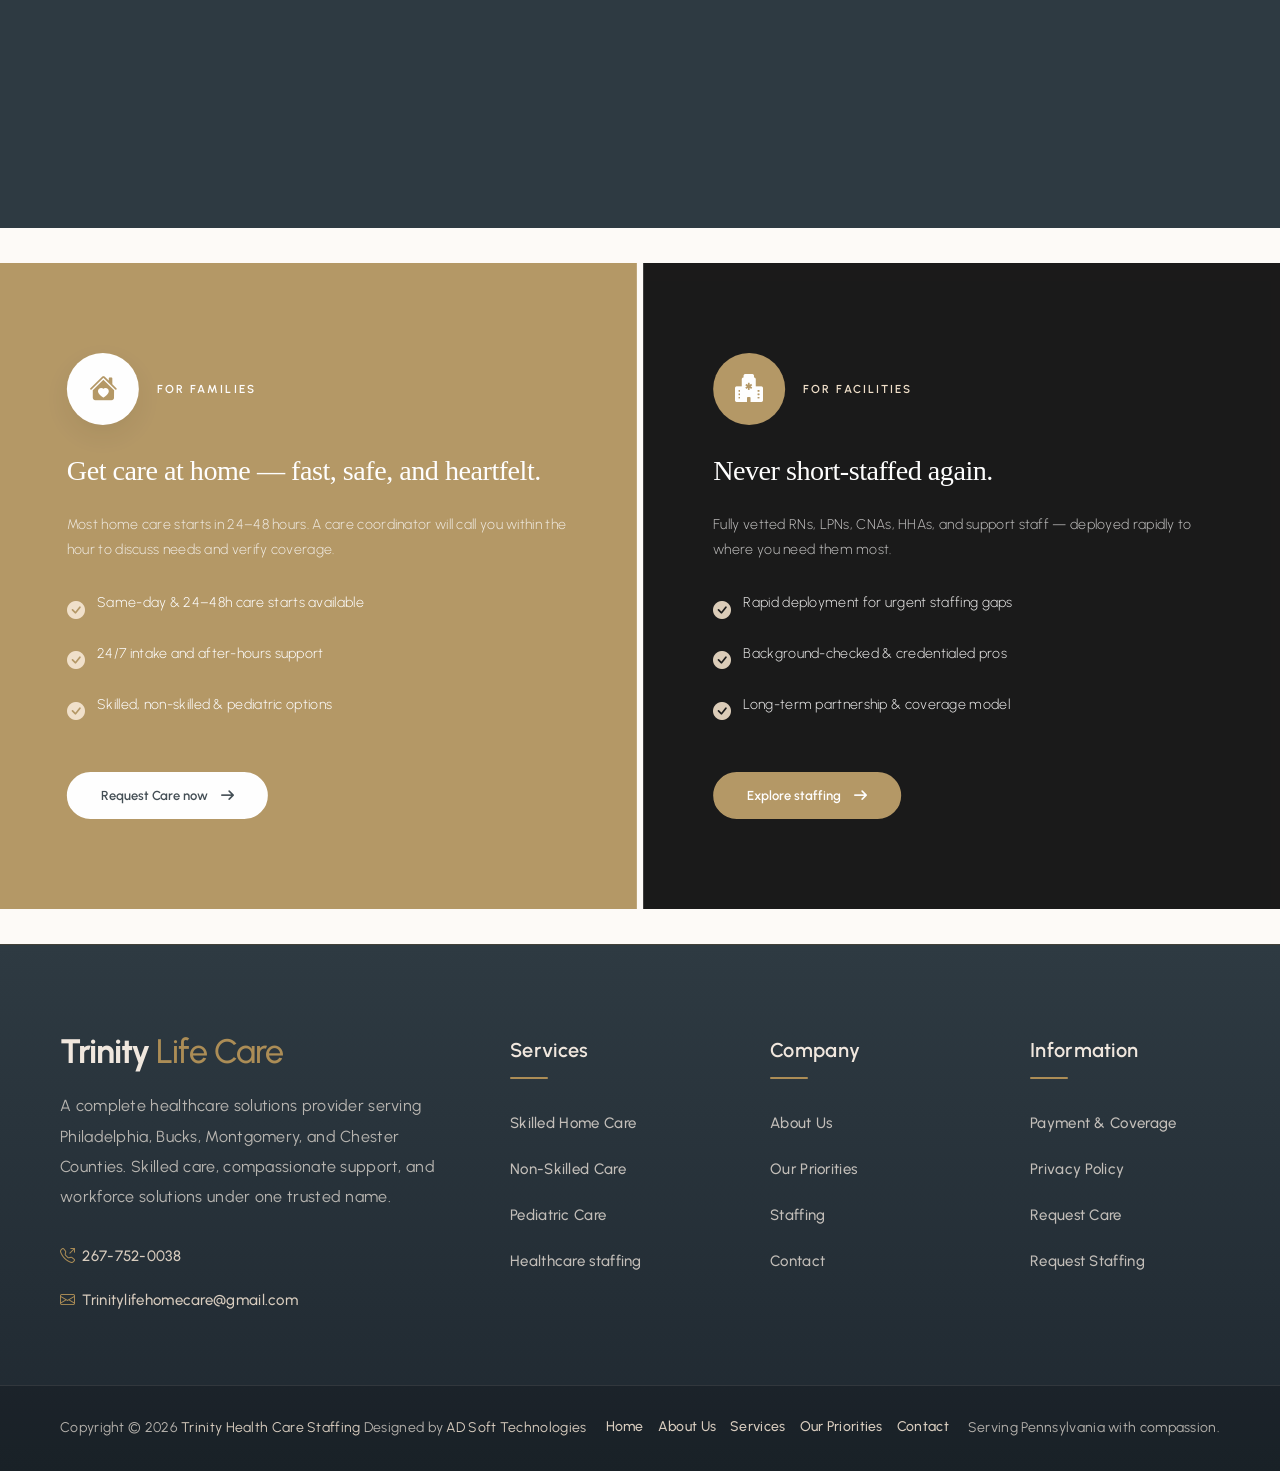
==== commit fb32e8b1: "address changes" ====
--- a/about.html
+++ b/about.html
@@ -8,7 +8,7 @@
 <meta name="viewport" content="width=device-width,initial-scale=1.0"/>
 <meta name="author" content="Trinity Life Care">
 <meta name="description" content="Learn about Trinity Life Care — our mission, story, and care philosophy. We deliver skilled home care, non-skilled support, pediatric services & healthcare staffing across Philadelphia, Bucks, Montgomery & Chester Counties, PA.">
-<meta name="keywords" content="about Trinity Life Care, home care agency Philadelphia PA, healthcare staffing Southeastern Pennsylvania, skilled home care mission, pediatric home care Bucks County, non-skilled home care Montgomery County, HIPAA compliant home care PA">
+<meta name="keywords" content="about Trinity Life Care, home care agency Philadelphia PA, healthcare staffing Pennsylvania, skilled home care mission, pediatric home care Bucks County, non-skilled home care Montgomery County, HIPAA compliant home care PA">
 <link rel="canonical" href="https://trinitylifehomecare.com/about.html">
 
 <!-- ═══ OPEN GRAPH ═══ -->
@@ -21,7 +21,7 @@
 <meta property="og:image" content="https://trinitylifehomecare.com/images/trinity/og-image.jpg">
 <meta property="og:image:width" content="1200">
 <meta property="og:image:height" content="630">
-<meta property="og:image:alt" content="Trinity Life Care — About Us, Southeastern Pennsylvania">
+<meta property="og:image:alt" content="Trinity Life Care — About Us, Pennsylvania">
 
 <!-- ═══ TWITTER / X CARD ═══ -->
 <meta name="twitter:card" content="summary_large_image">
@@ -54,7 +54,7 @@
       "@id": "https://trinitylifehomecare.com/about.html#webpage",
       "url": "https://trinitylifehomecare.com/about.html",
       "name": "About Trinity Life Care",
-      "description": "Learn about Trinity Life Care's mission, story, care philosophy, and commitment to skilled home care, non-skilled support, pediatric services, and healthcare staffing across Southeastern Pennsylvania.",
+      "description": "Learn about Trinity Life Care's mission, story, care philosophy, and commitment to skilled home care, non-skilled support, pediatric services, and healthcare staffing across Pennsylvania.",
       "isPartOf": { "@id": "https://trinitylifehomecare.com/#website" },
       "about": { "@id": "https://trinitylifehomecare.com/#business" },
       "breadcrumb": { "@id": "https://trinitylifehomecare.com/about.html#breadcrumb" }
@@ -81,7 +81,7 @@
       "@type": ["LocalBusiness", "HomeHealthCare"],
       "@id": "https://trinitylifehomecare.com/#business",
       "name": "Trinity Life Care",
-      "description": "Trinity Life Care delivers skilled home care, non-skilled support, pediatric services, and healthcare staffing across Philadelphia, Bucks, Montgomery, and Chester counties in Southeastern Pennsylvania.",
+      "description": "Trinity Life Care delivers skilled home care, non-skilled support, pediatric services, and healthcare staffing across Philadelphia, Bucks, Montgomery, and Chester counties in Pennsylvania.",
       "url": "https://trinitylifehomecare.com/",
       "telephone": "+1-267-752-0038",
       "email": "Trinitylifehomecare@gmail.com",
@@ -1092,7 +1092,7 @@
         <li><a href="priorities.html">Our Priorities</a></li>
         <li><a href="contact.html">Contact</a></li>
       </ul>
-      <span>Serving Southeastern Pennsylvania with compassion.</span>
+      <span>Serving Pennsylvania with compassion.</span>
     </div>
   </footer>
         <div class="scroll-progress d-none d-xxl-block">
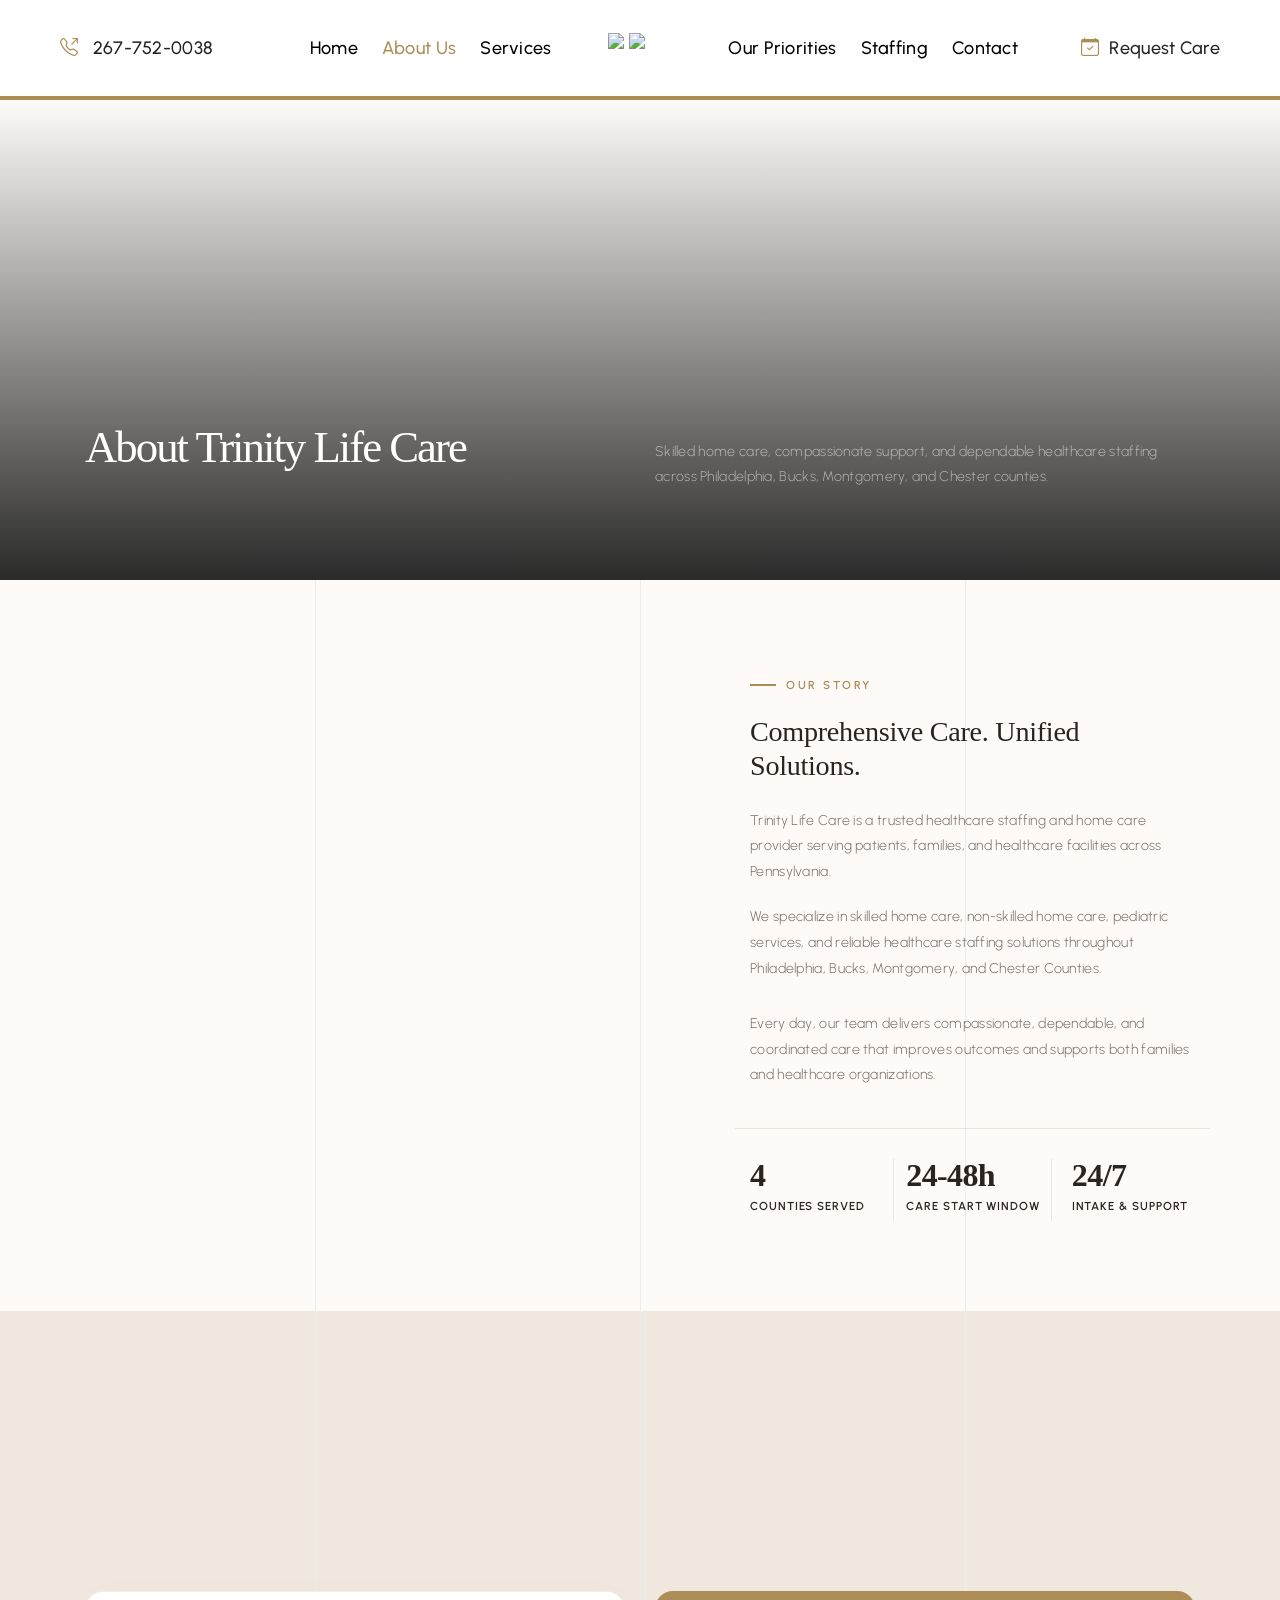
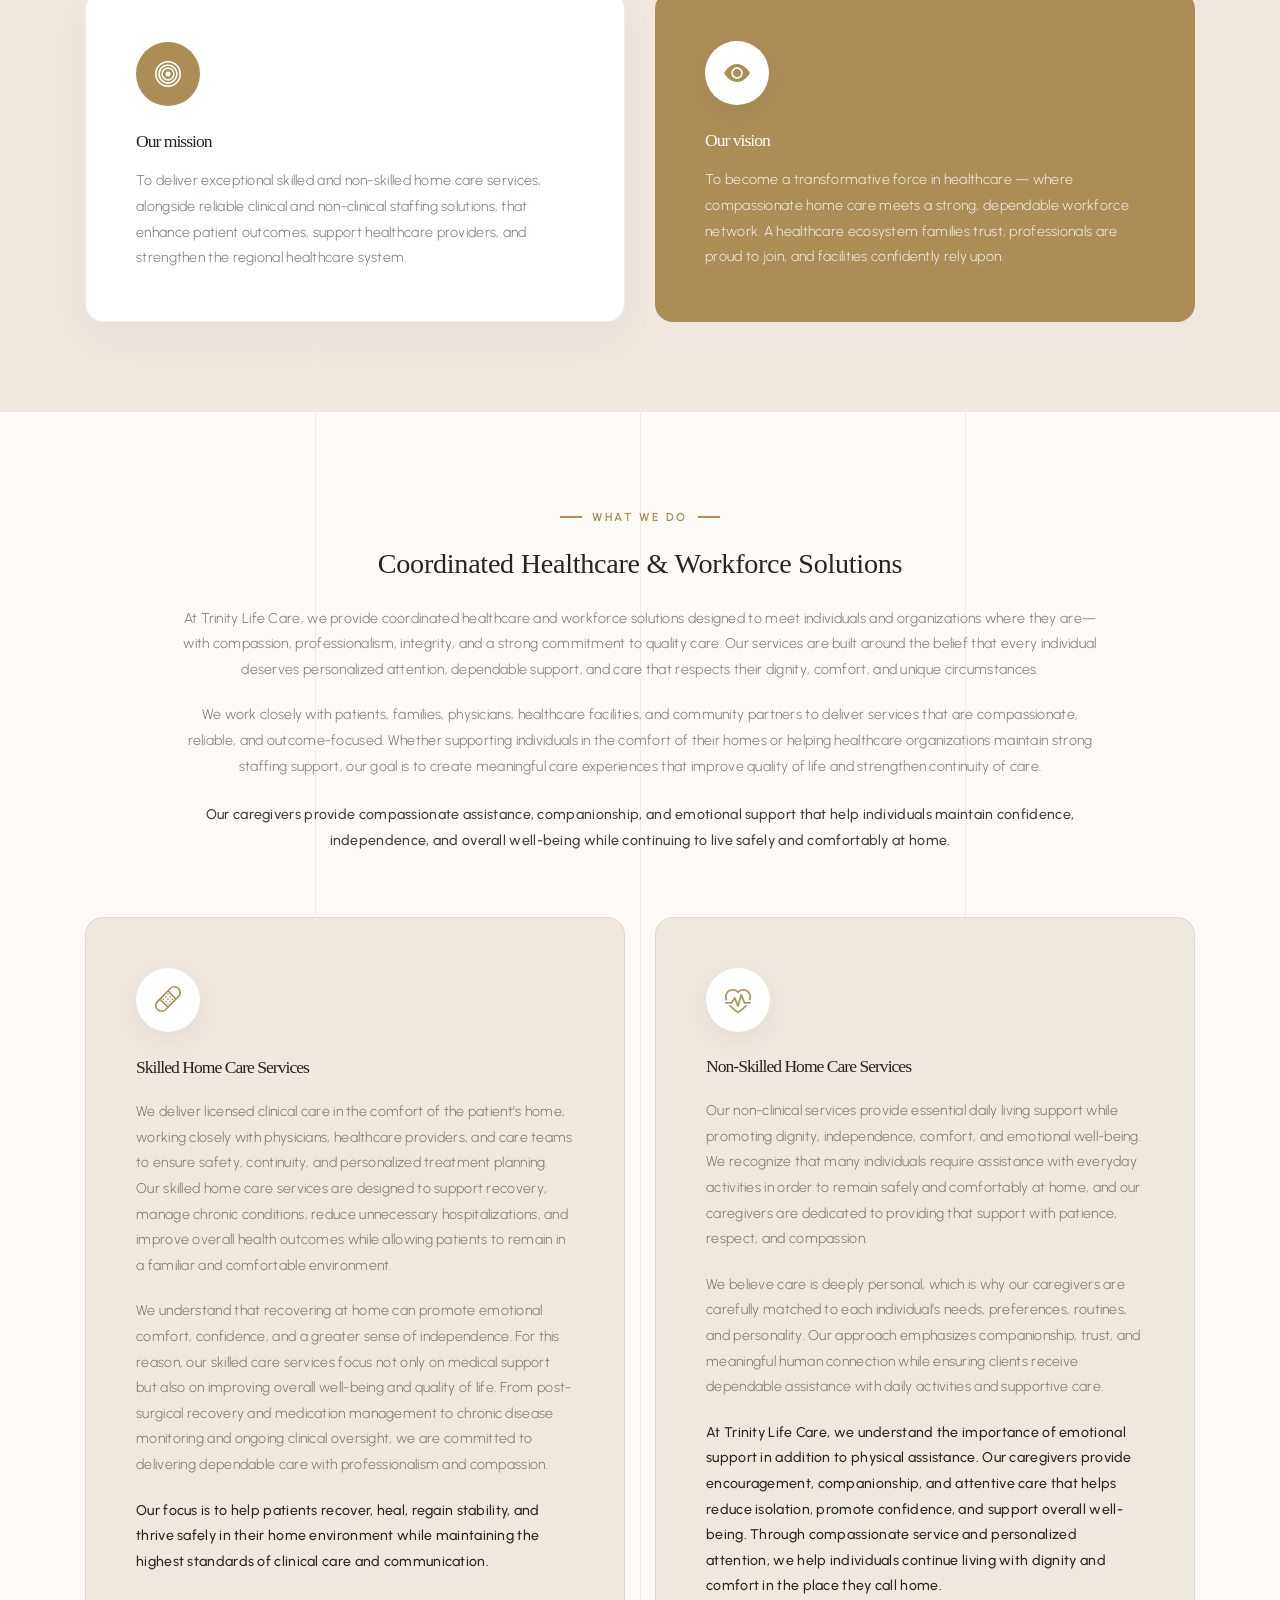
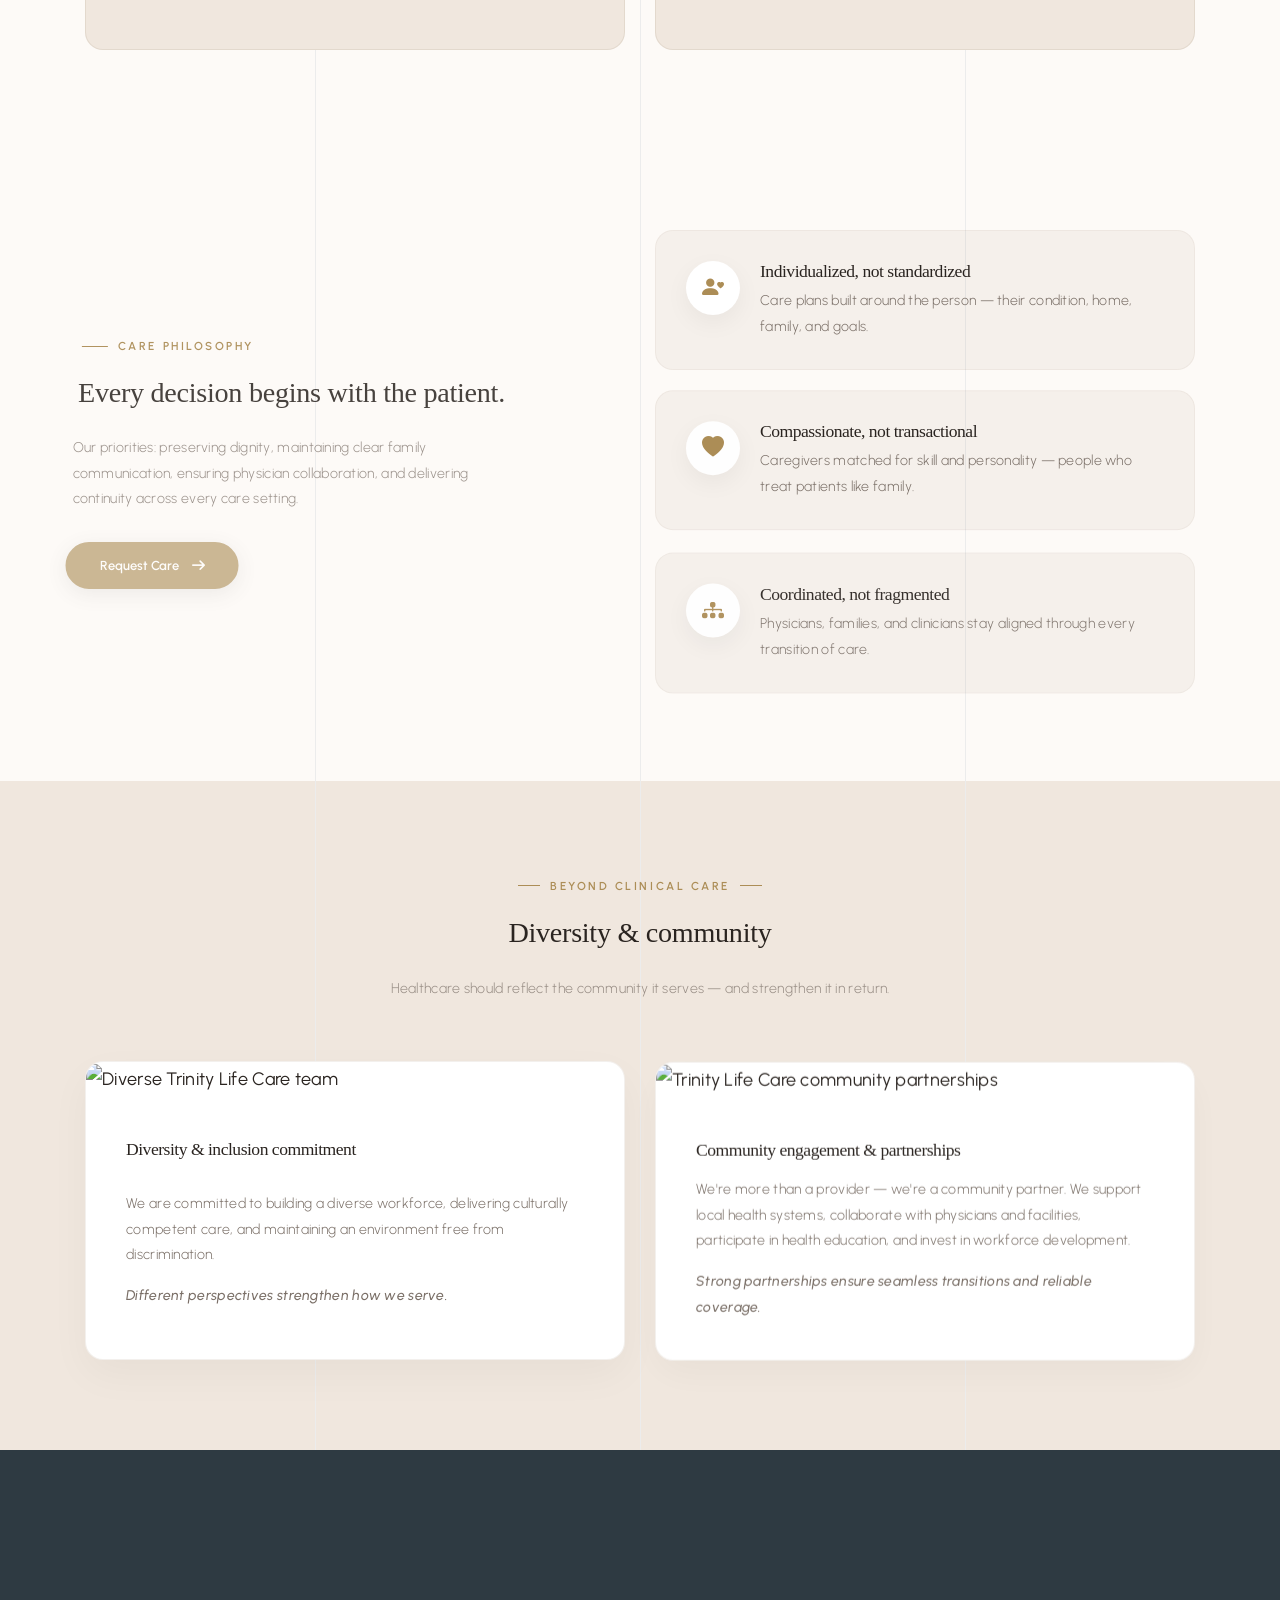
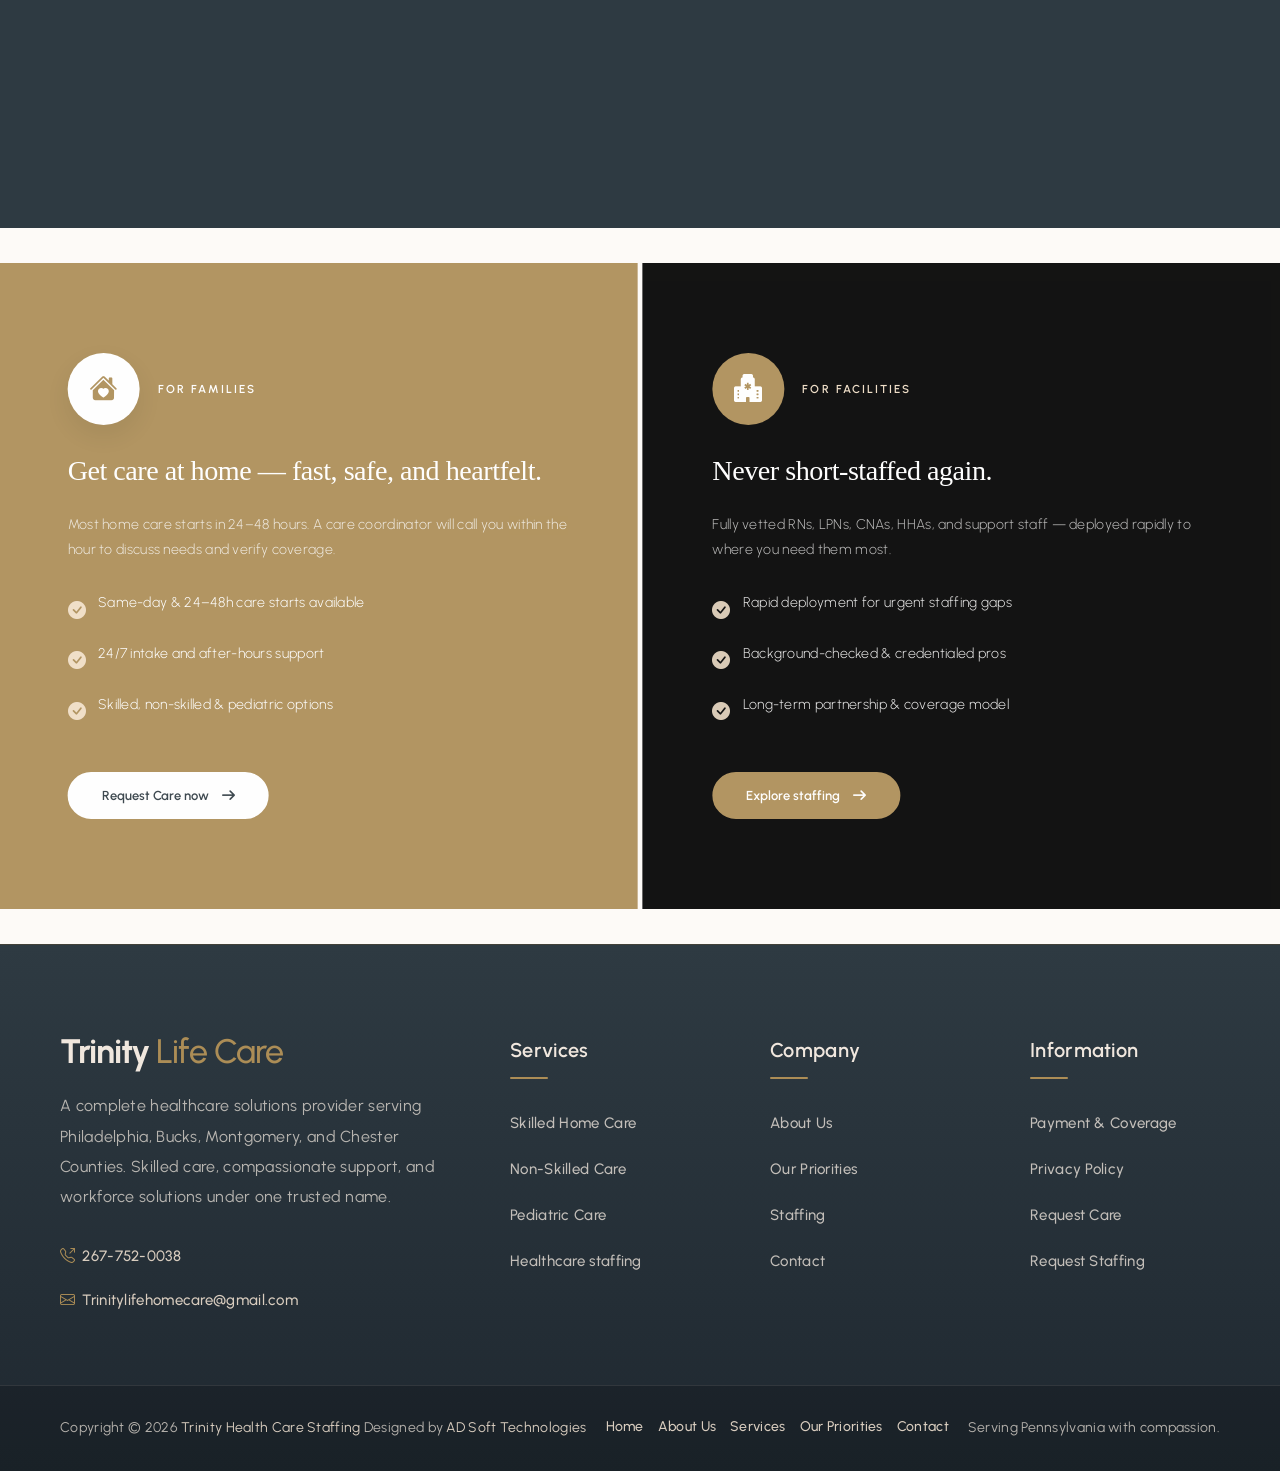
==== commit e719a91c: "changes in southern pennsylvania" ====
--- a/about.html
+++ b/about.html
@@ -2,7 +2,7 @@
 <html class="no-js" lang="en">
     <head>
         <!-- ═══ PRIMARY SEO ═══ -->
-<title>About Us | Trinity Life Care — Home Care & Staffing in Southeastern PA</title>
+<title>About Us | Trinity Life Care — Home Care & Staffing in Pennsylvania</title>
 <meta charset="utf-8">
 <meta http-equiv="X-UA-Compatible" content="IE=edge"/>
 <meta name="viewport" content="width=device-width,initial-scale=1.0"/>
@@ -16,7 +16,7 @@
 <meta property="og:site_name" content="Trinity Life Care">
 <meta property="og:locale" content="en_US">
 <meta property="og:url" content="https://trinitylifehomecare.com/about.html">
-<meta property="og:title" content="About Trinity Life Care — Compassionate Home Care & Staffing, Southeastern PA">
+<meta property="og:title" content="About Trinity Life Care — Compassionate Home Care & Staffing, Pennsylvania">
 <meta property="og:description" content="Trinity Life Care bridges two urgent needs — expert home care for patients and reliable workforce solutions for facilities. Serving 4 PA counties with compassion and integrity.">
 <meta property="og:image" content="https://trinitylifehomecare.com/images/trinity/og-image.jpg">
 <meta property="og:image:width" content="1200">
@@ -29,7 +29,7 @@
 <meta name="twitter:title" content="About Trinity Life Care | Home Care & Staffing PA">
 <meta name="twitter:description" content="Our mission: exceptional skilled home care & reliable staffing solutions that enhance patient outcomes across Philadelphia, Bucks, Montgomery & Chester Counties.">
 <meta name="twitter:image" content="https://trinitylifehomecare.com/images/trinity/og-image.jpg">
-<meta name="twitter:image:alt" content="Trinity Life Care — Compassionate Home Care in Southeastern PA">
+<meta name="twitter:image:alt" content="Trinity Life Care — Compassionate Home Care in Pennsylvania">
 
 <!-- ═══ GEO & TECHNICAL ═══ -->
 <meta name="robots" content="index, follow, max-snippet:-1, max-image-preview:large, max-video-preview:-1">
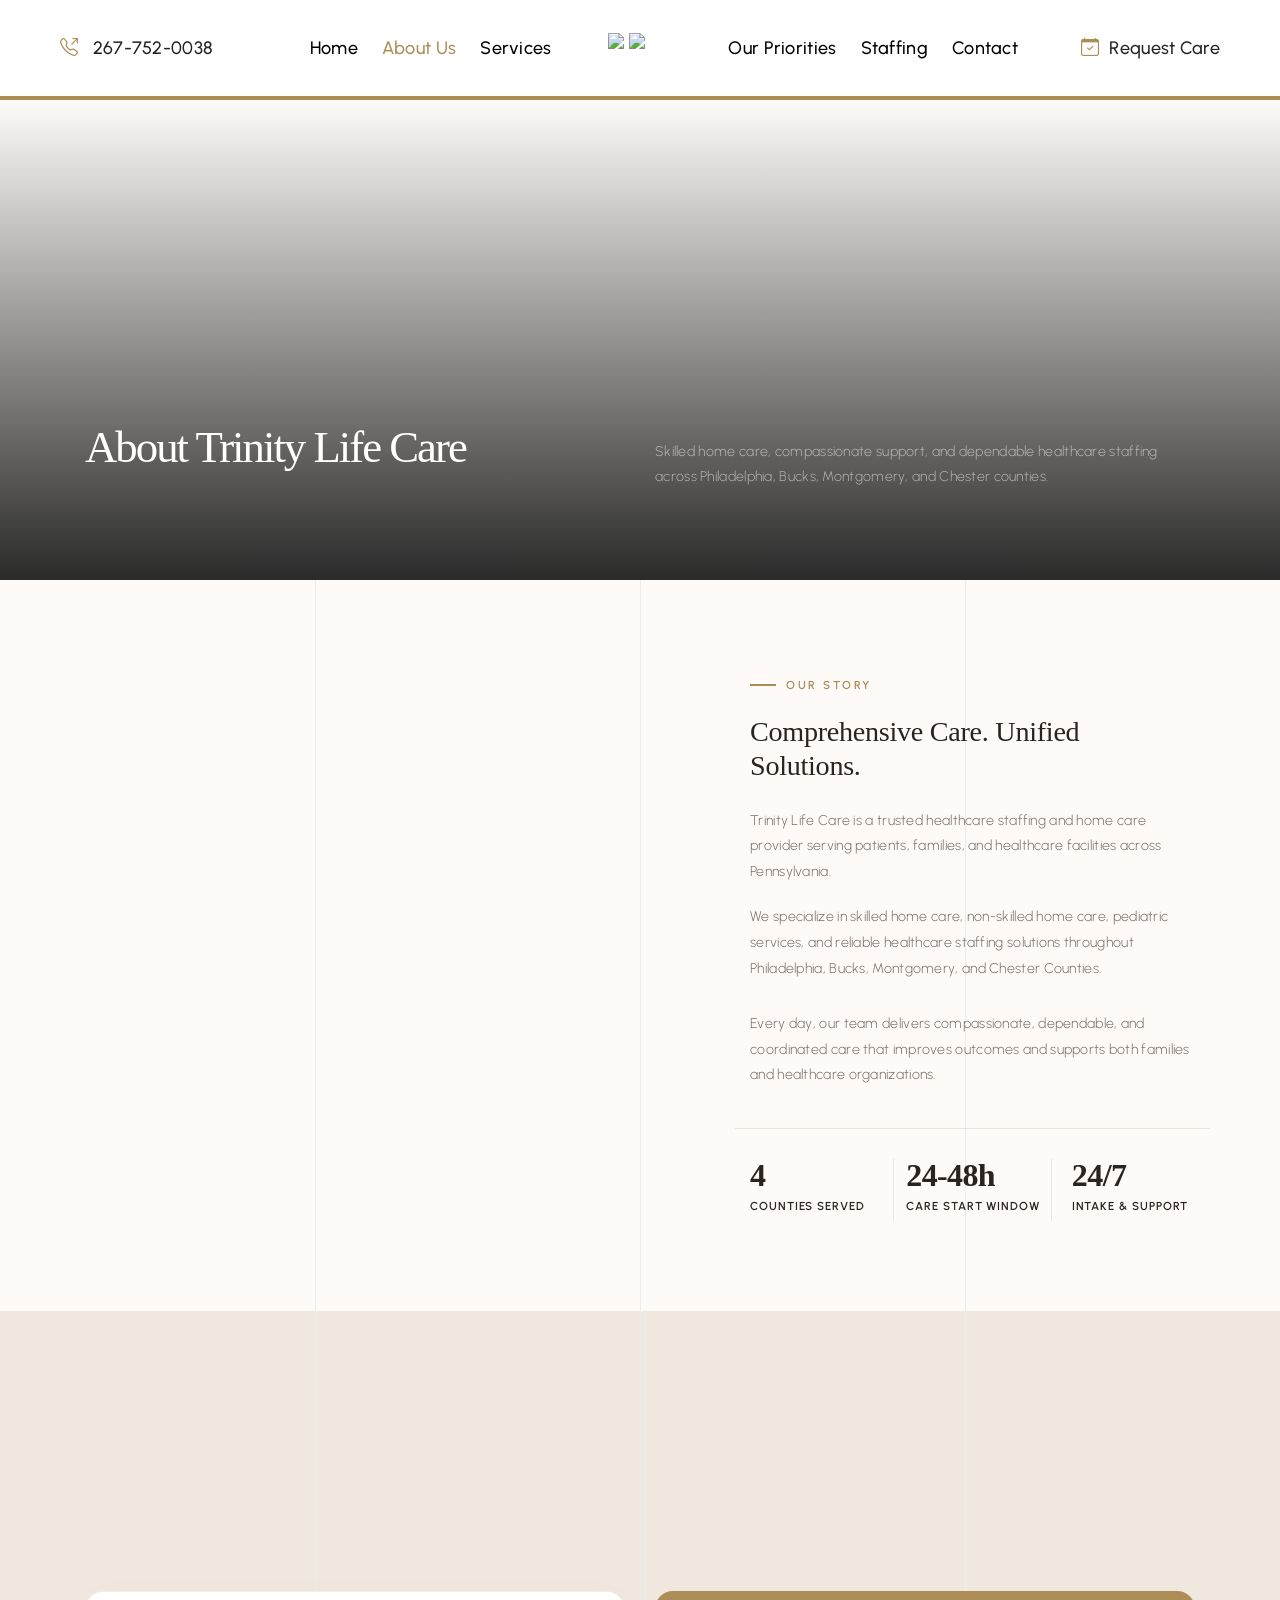
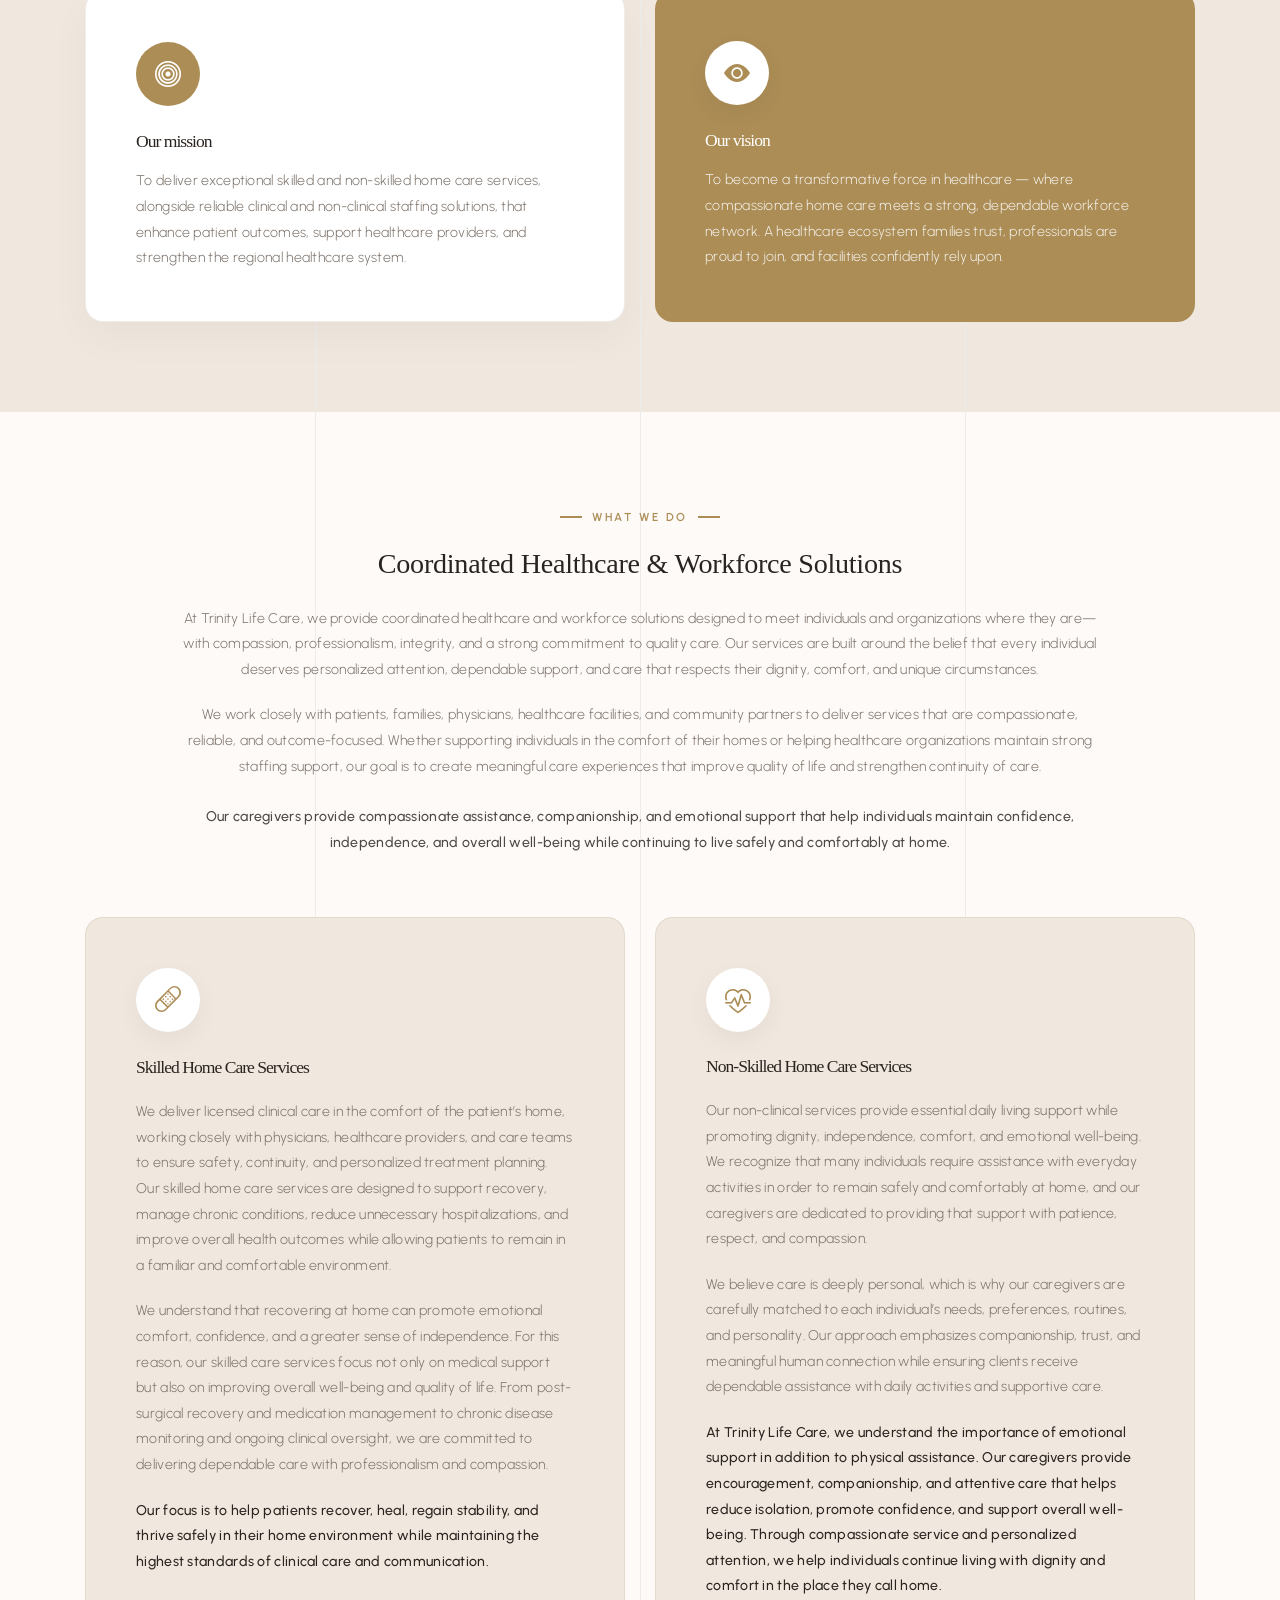
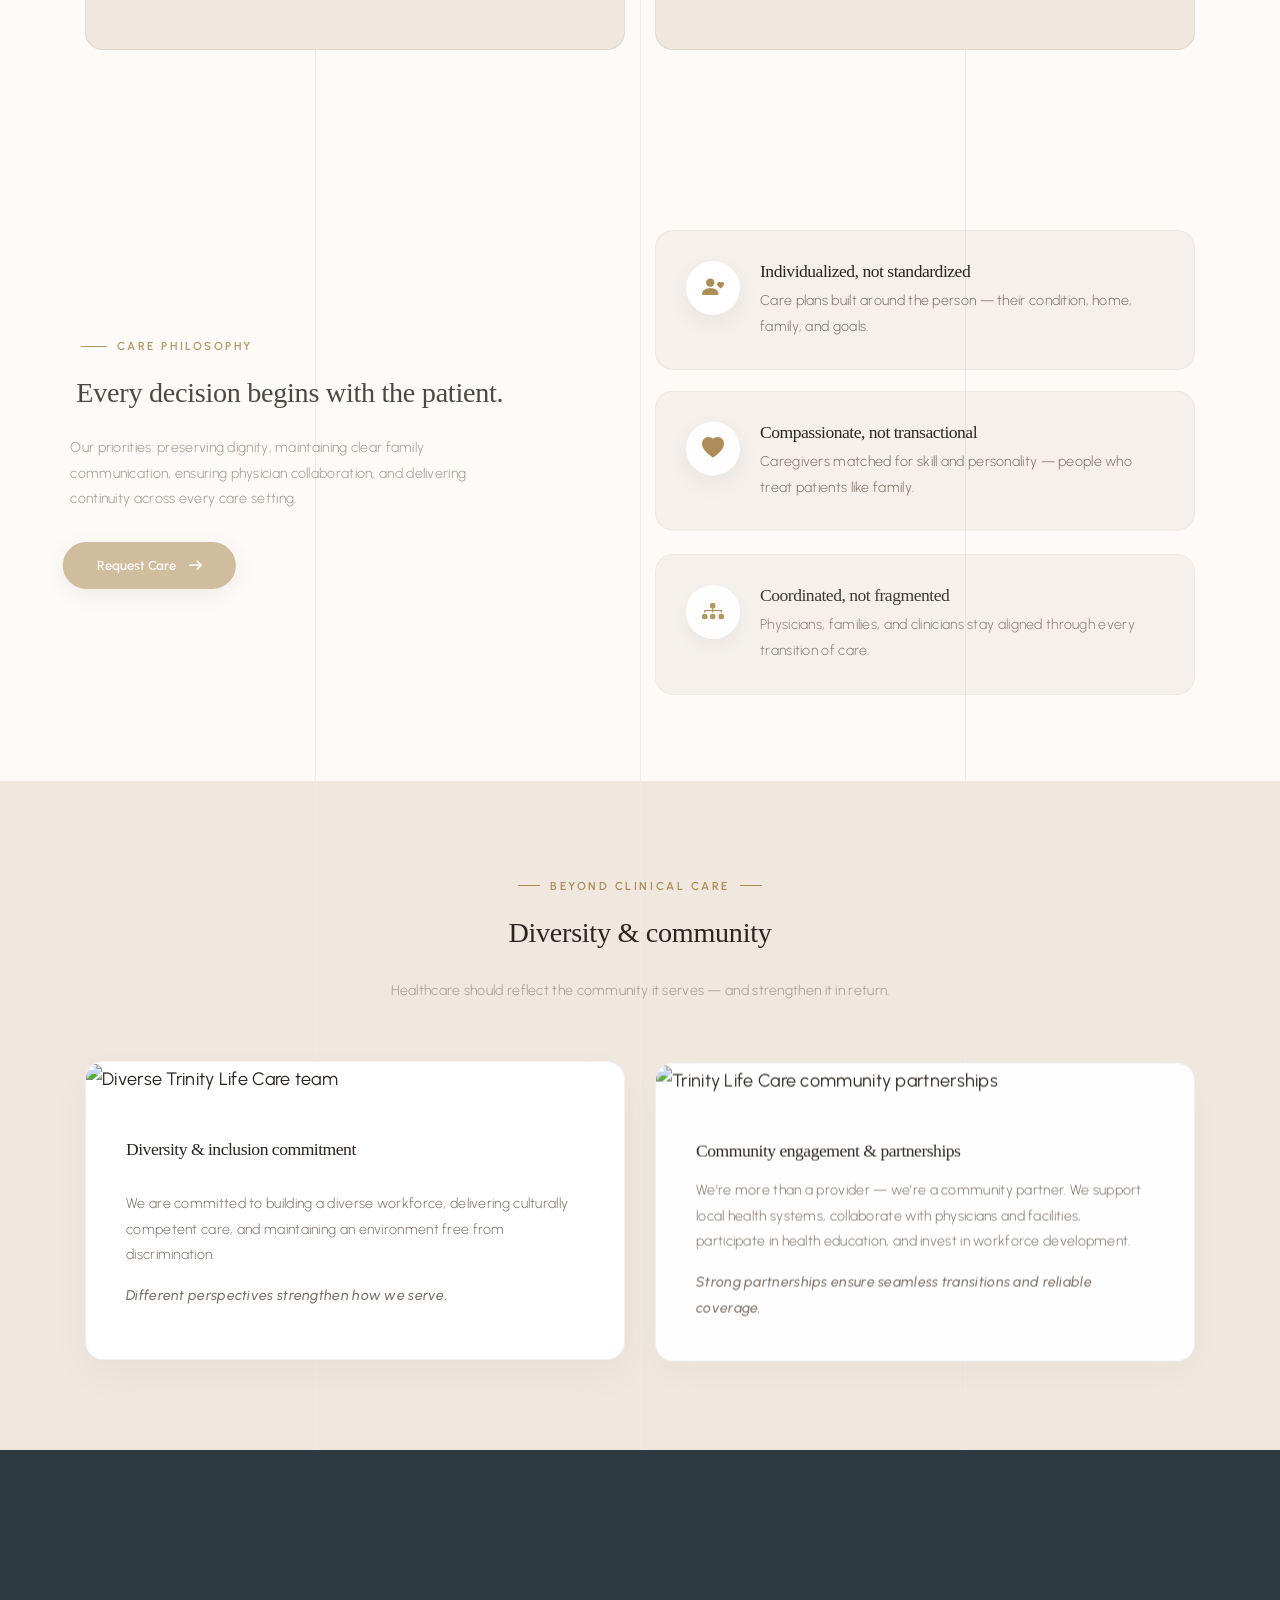
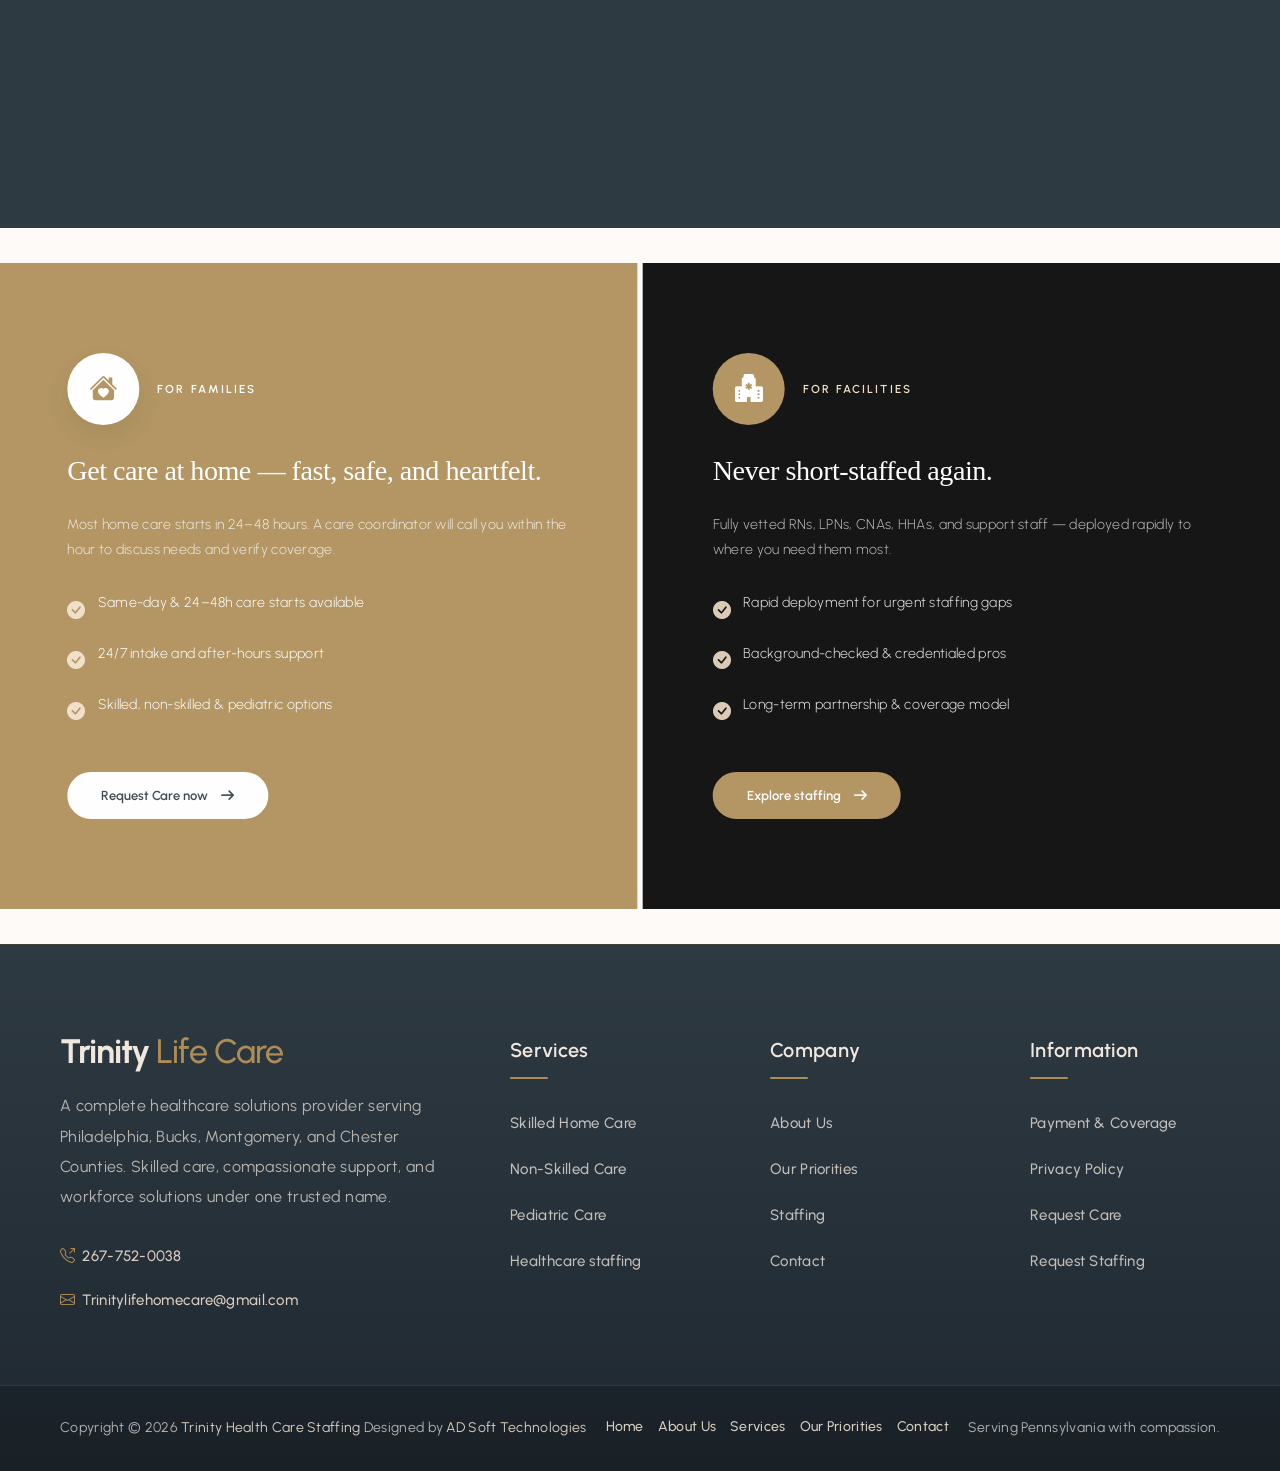
==== commit 1e671e65: "Implemented Privacy page and popup function in staffing page" ====
--- a/about.html
+++ b/about.html
@@ -1076,7 +1076,7 @@
         <div class="footer-col-title">Information</div>
         <ul class="footer-links">
           <li><a href="#">Payment &amp; Coverage</a></li>
-          <li><a href="#">Privacy Policy</a></li>
+          <li><a href="privacy.html">Privacy Policy</a></li>
           <li><a href="contact.html#contact-form">Request Care</a></li>
           <li><a href="contact.html#contact-form">Request Staffing</a></li>
         </ul>
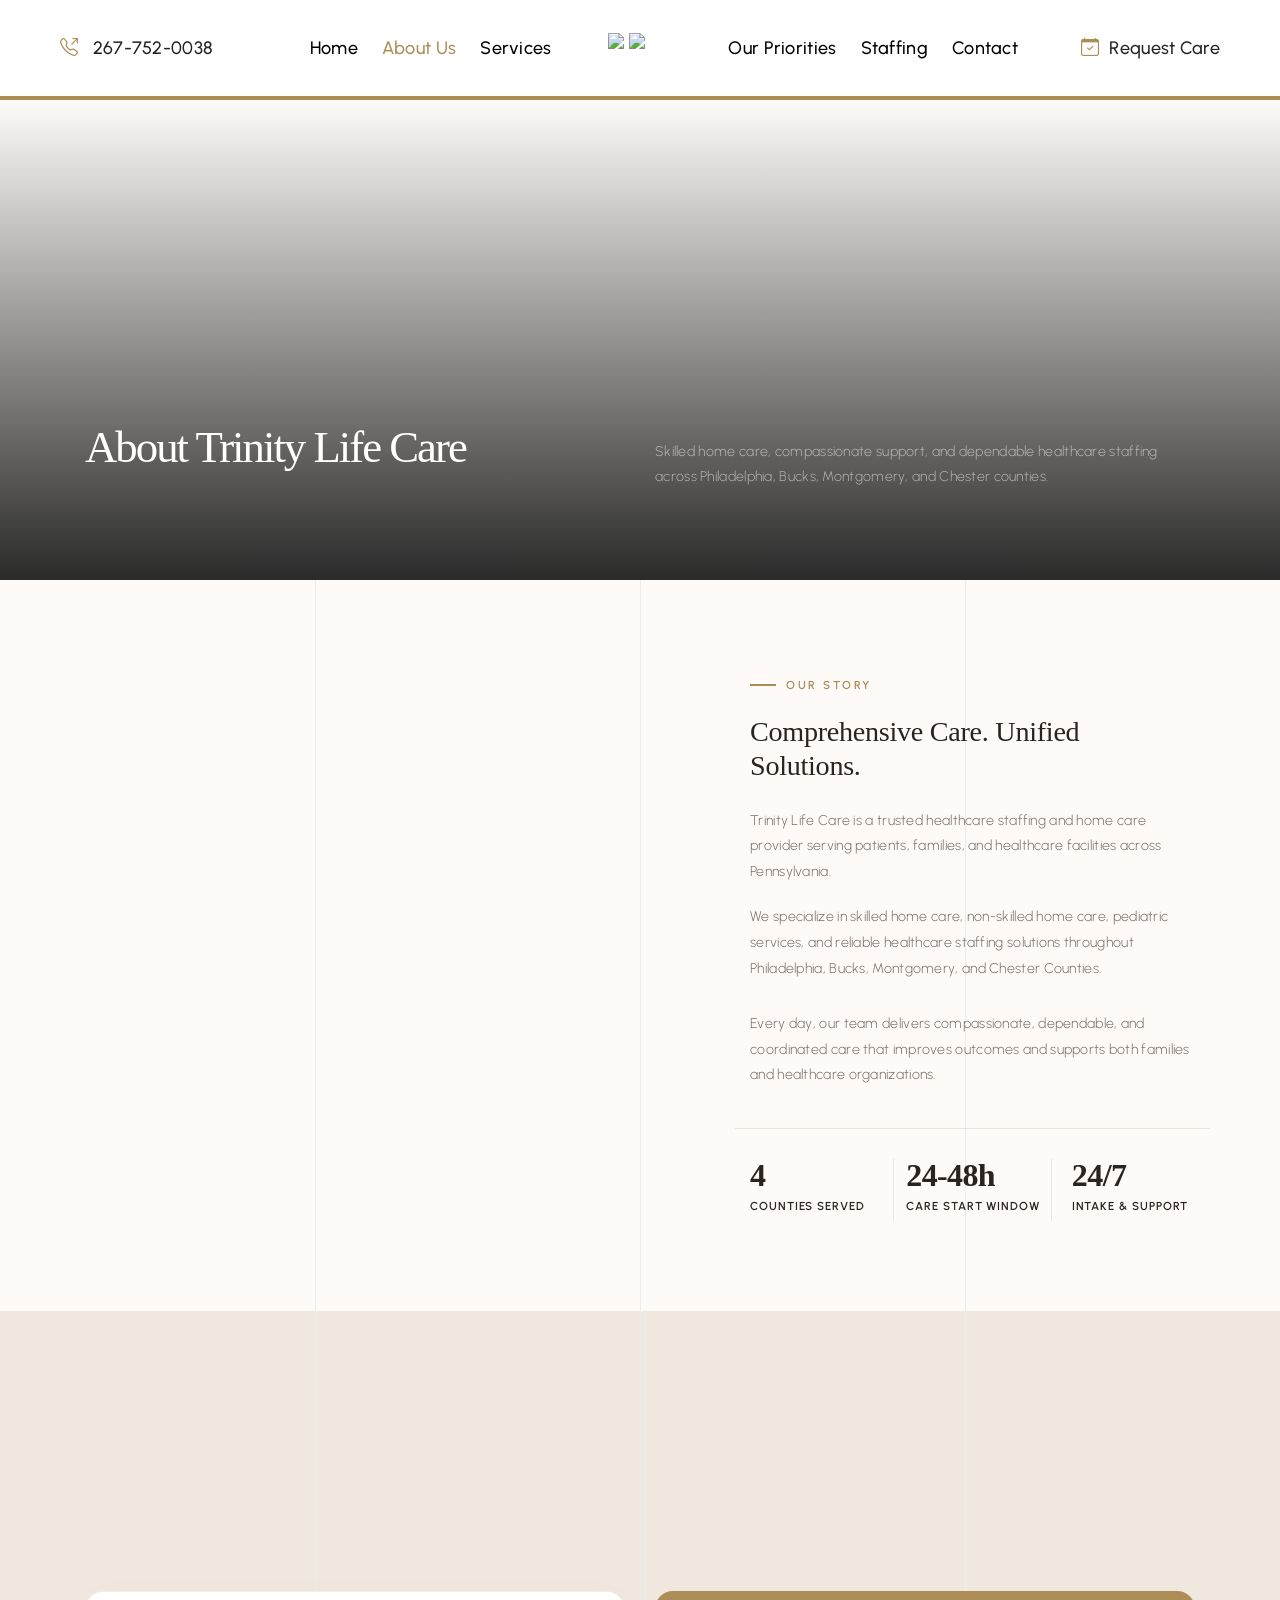
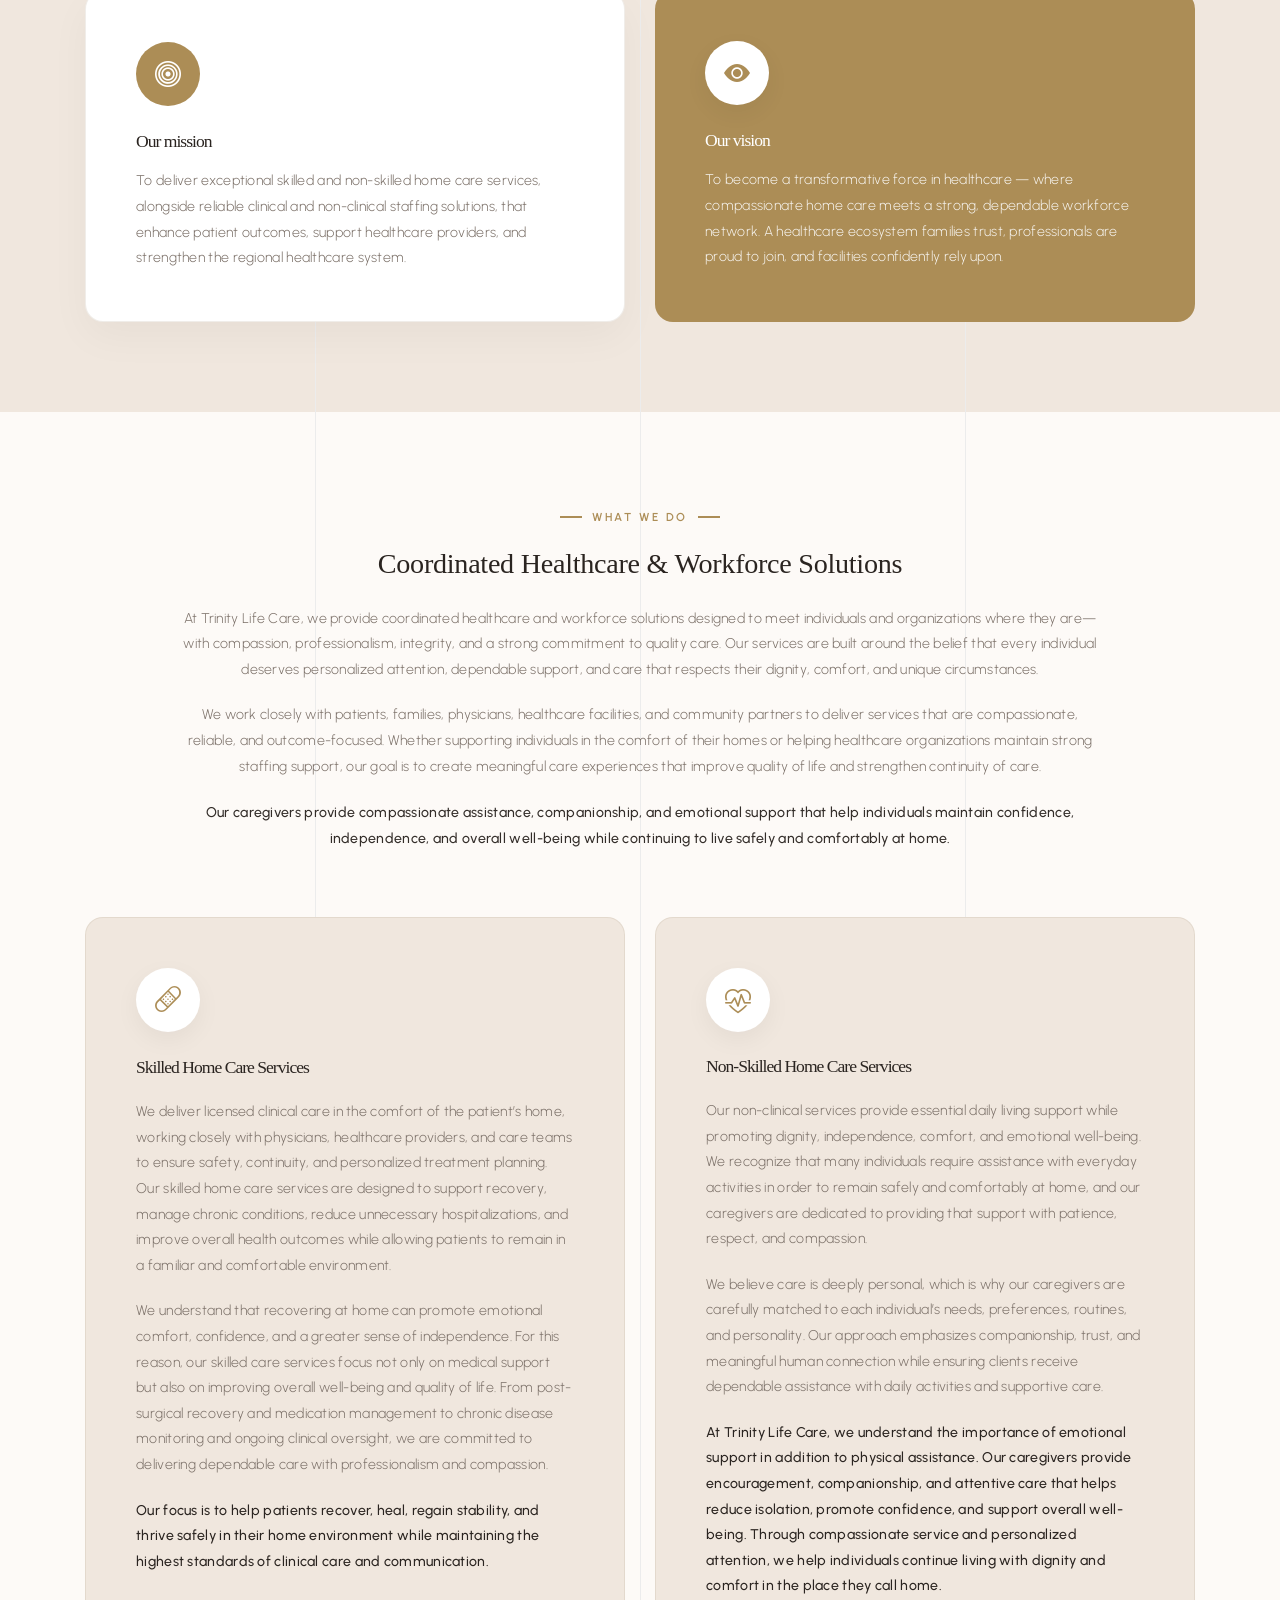
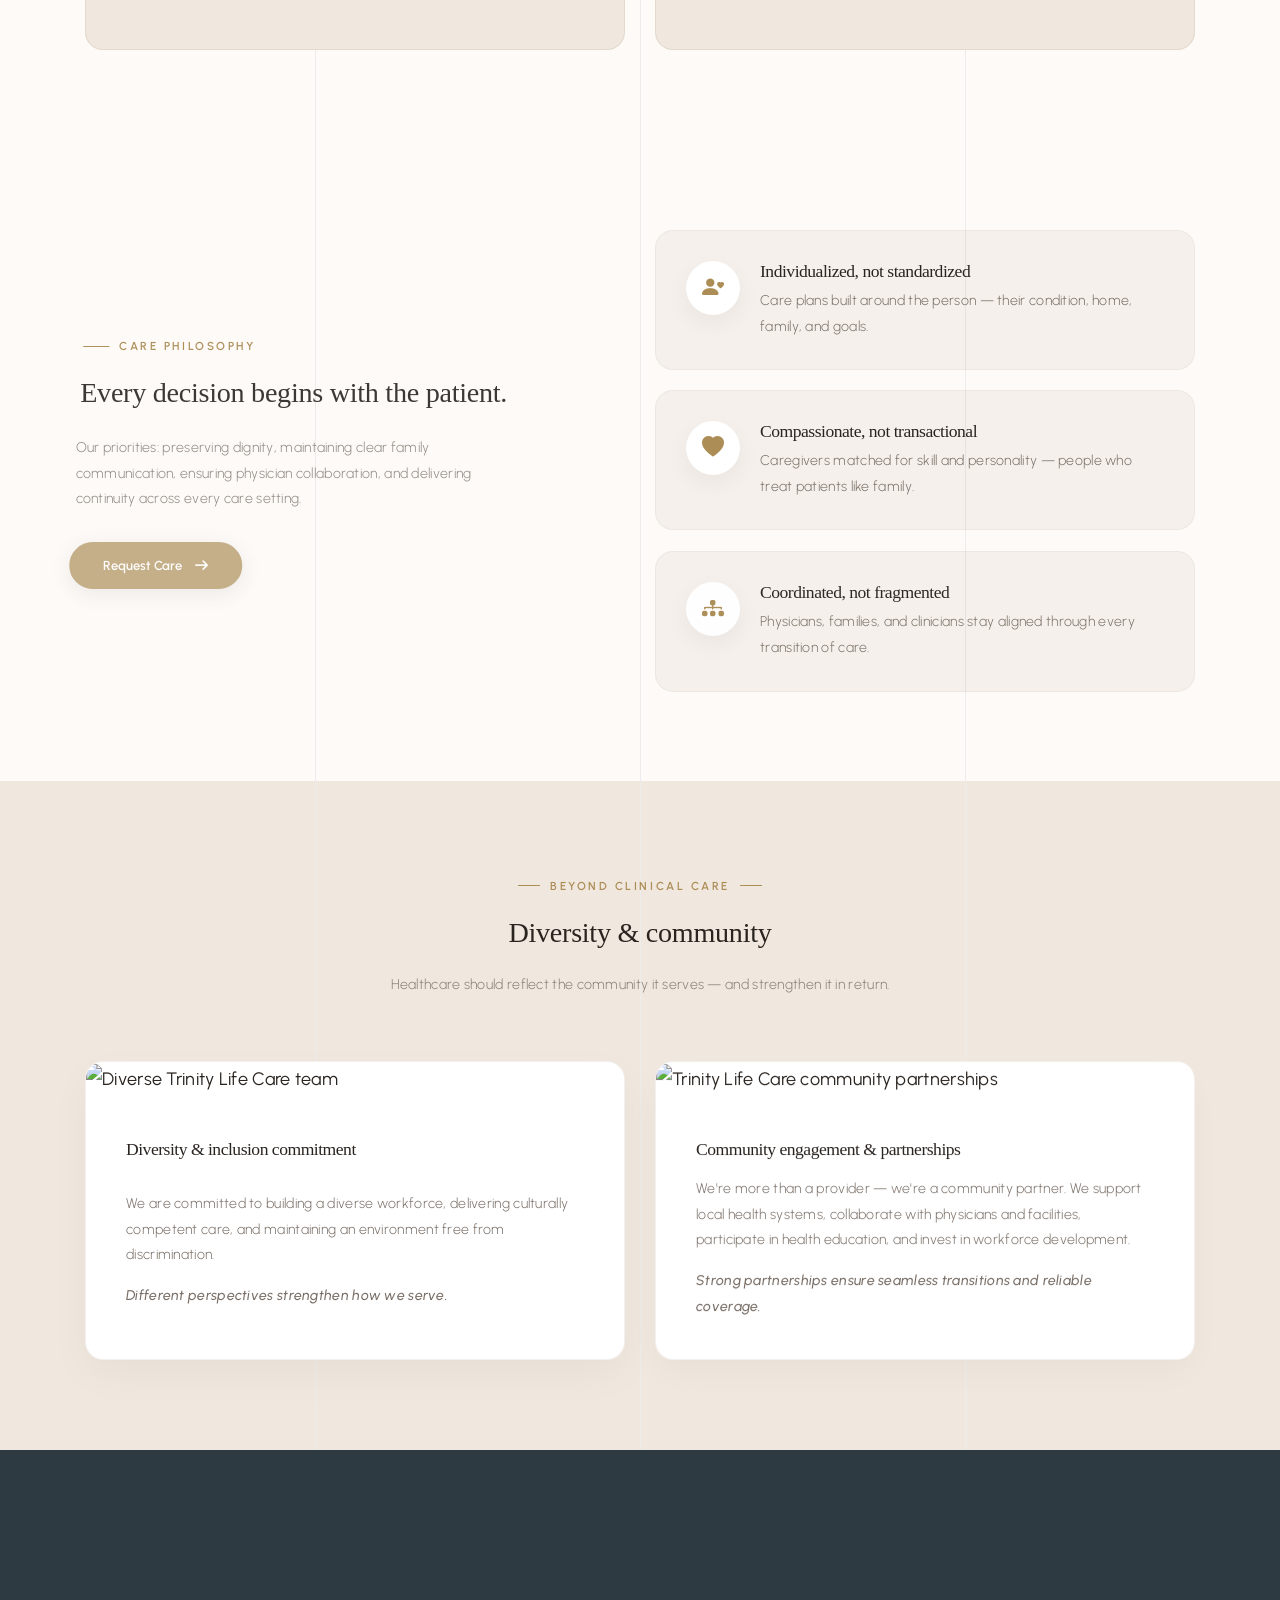
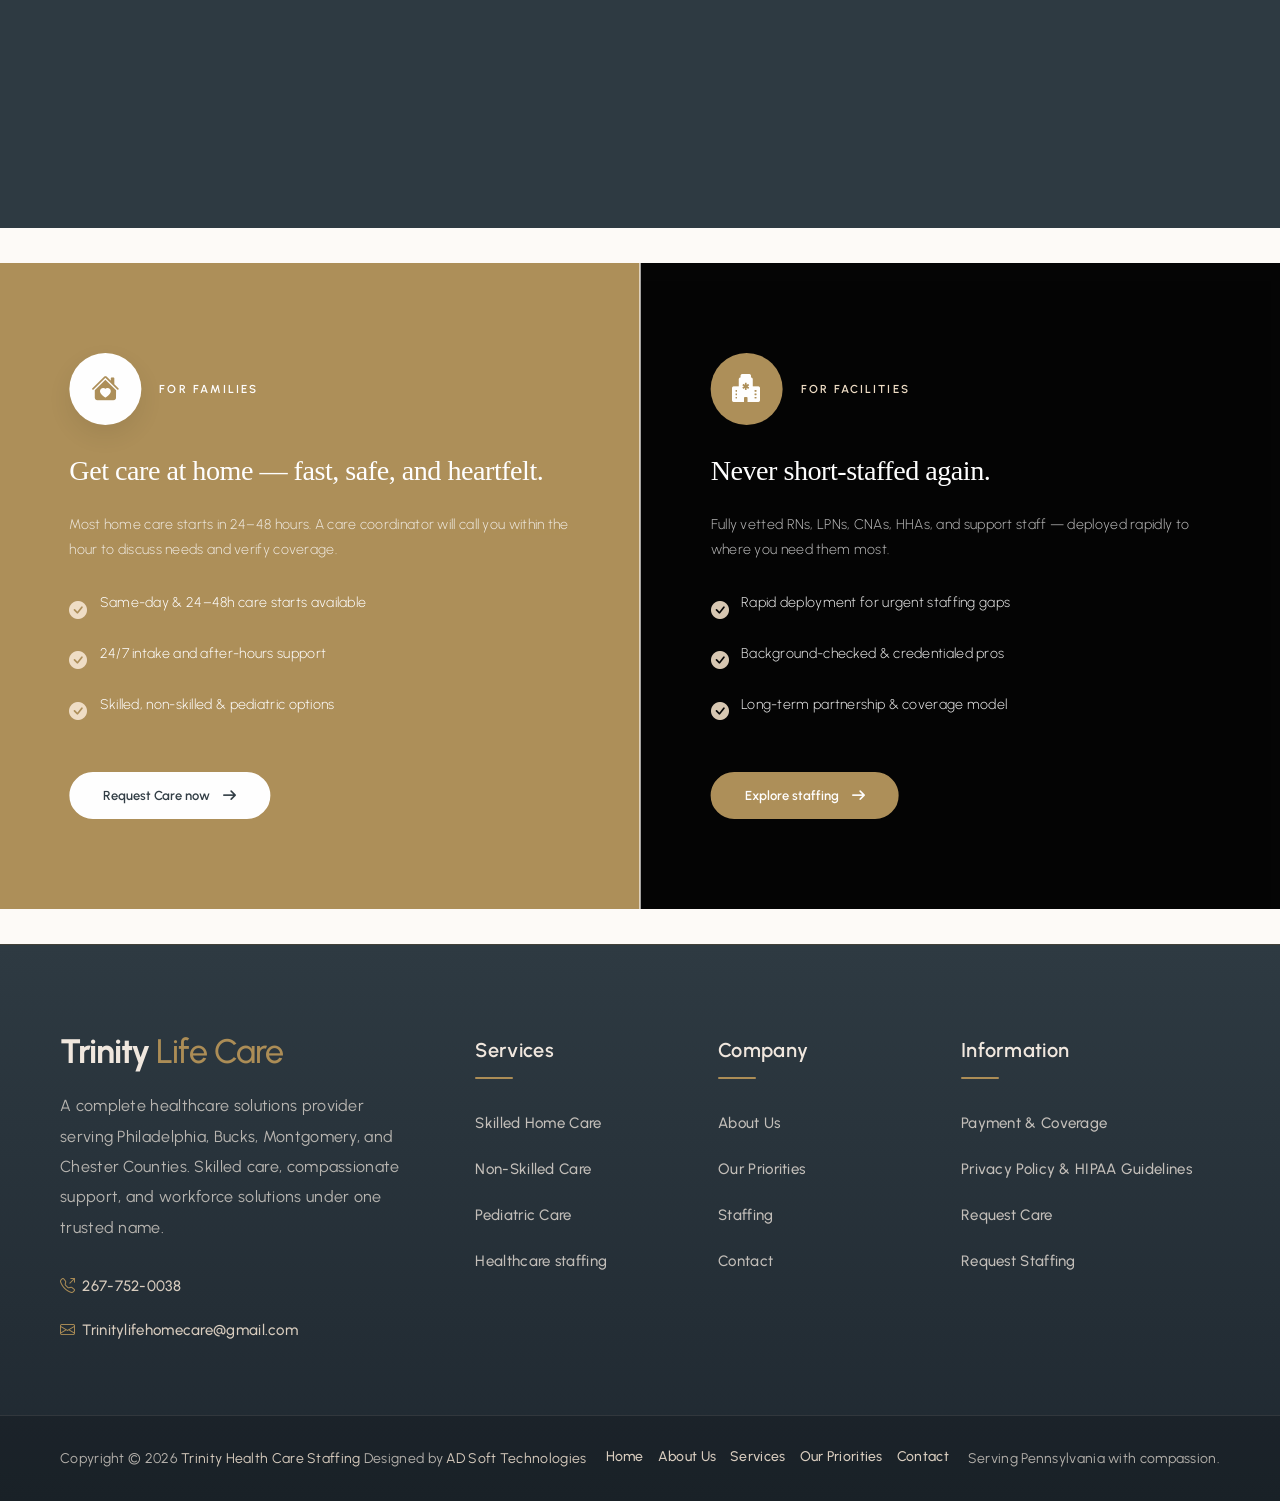
==== commit 6bd9d406: "Implemented changes in Privacy page and staffing page" ====
--- a/about.html
+++ b/about.html
@@ -1076,7 +1076,7 @@
         <div class="footer-col-title">Information</div>
         <ul class="footer-links">
           <li><a href="#">Payment &amp; Coverage</a></li>
-          <li><a href="privacy.html">Privacy Policy</a></li>
+          <li><a href="privacy.html">Privacy Policy &amp; HIPAA Guidelines</a></li>
           <li><a href="contact.html#contact-form">Request Care</a></li>
           <li><a href="contact.html#contact-form">Request Staffing</a></li>
         </ul>
--- a/css/style.css
+++ b/css/style.css
@@ -19682,7 +19682,7 @@
   margin: 0 auto;
   padding: 0 60px 70px;
   display: grid;
-  grid-template-columns: 2fr 1fr 1fr 1fr;
+  grid-template-columns: 2fr 1fr 1fr 1.5fr;
   gap: 70px;
   position: relative;
   z-index: 2;
